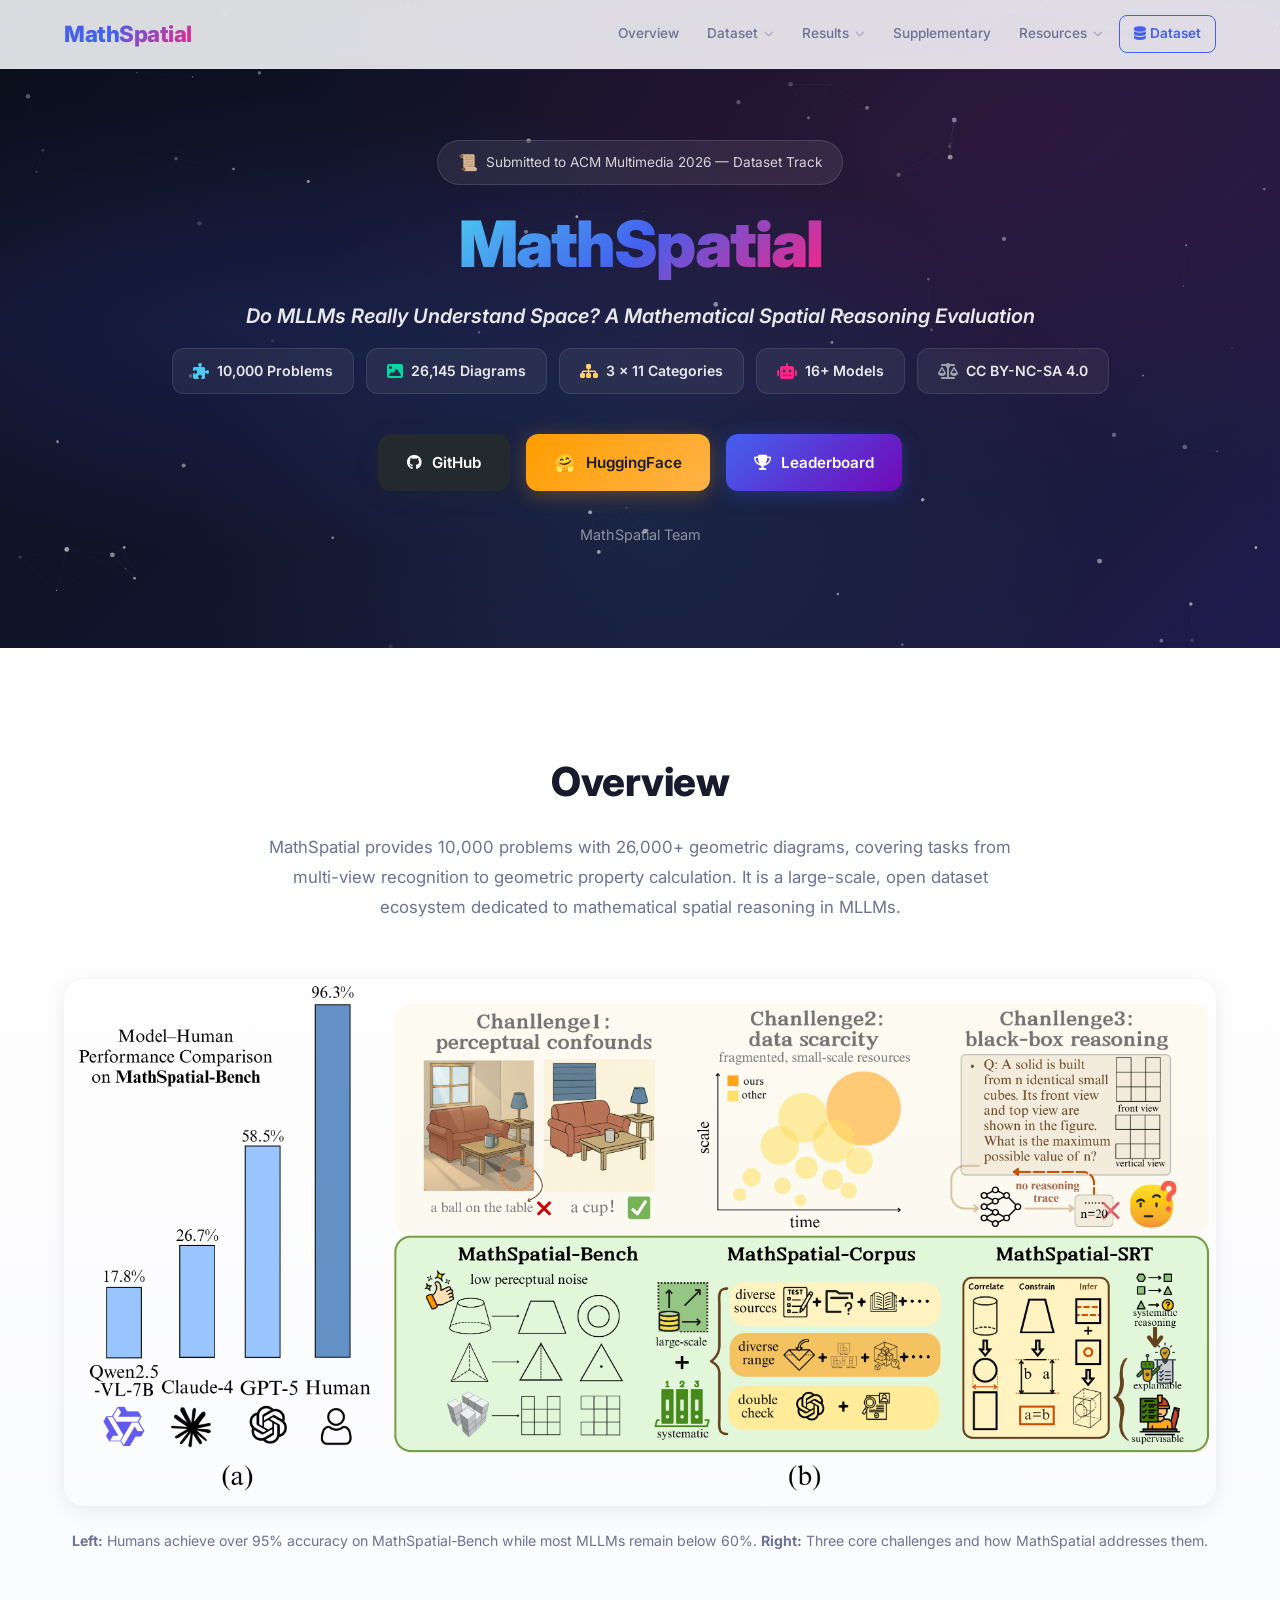
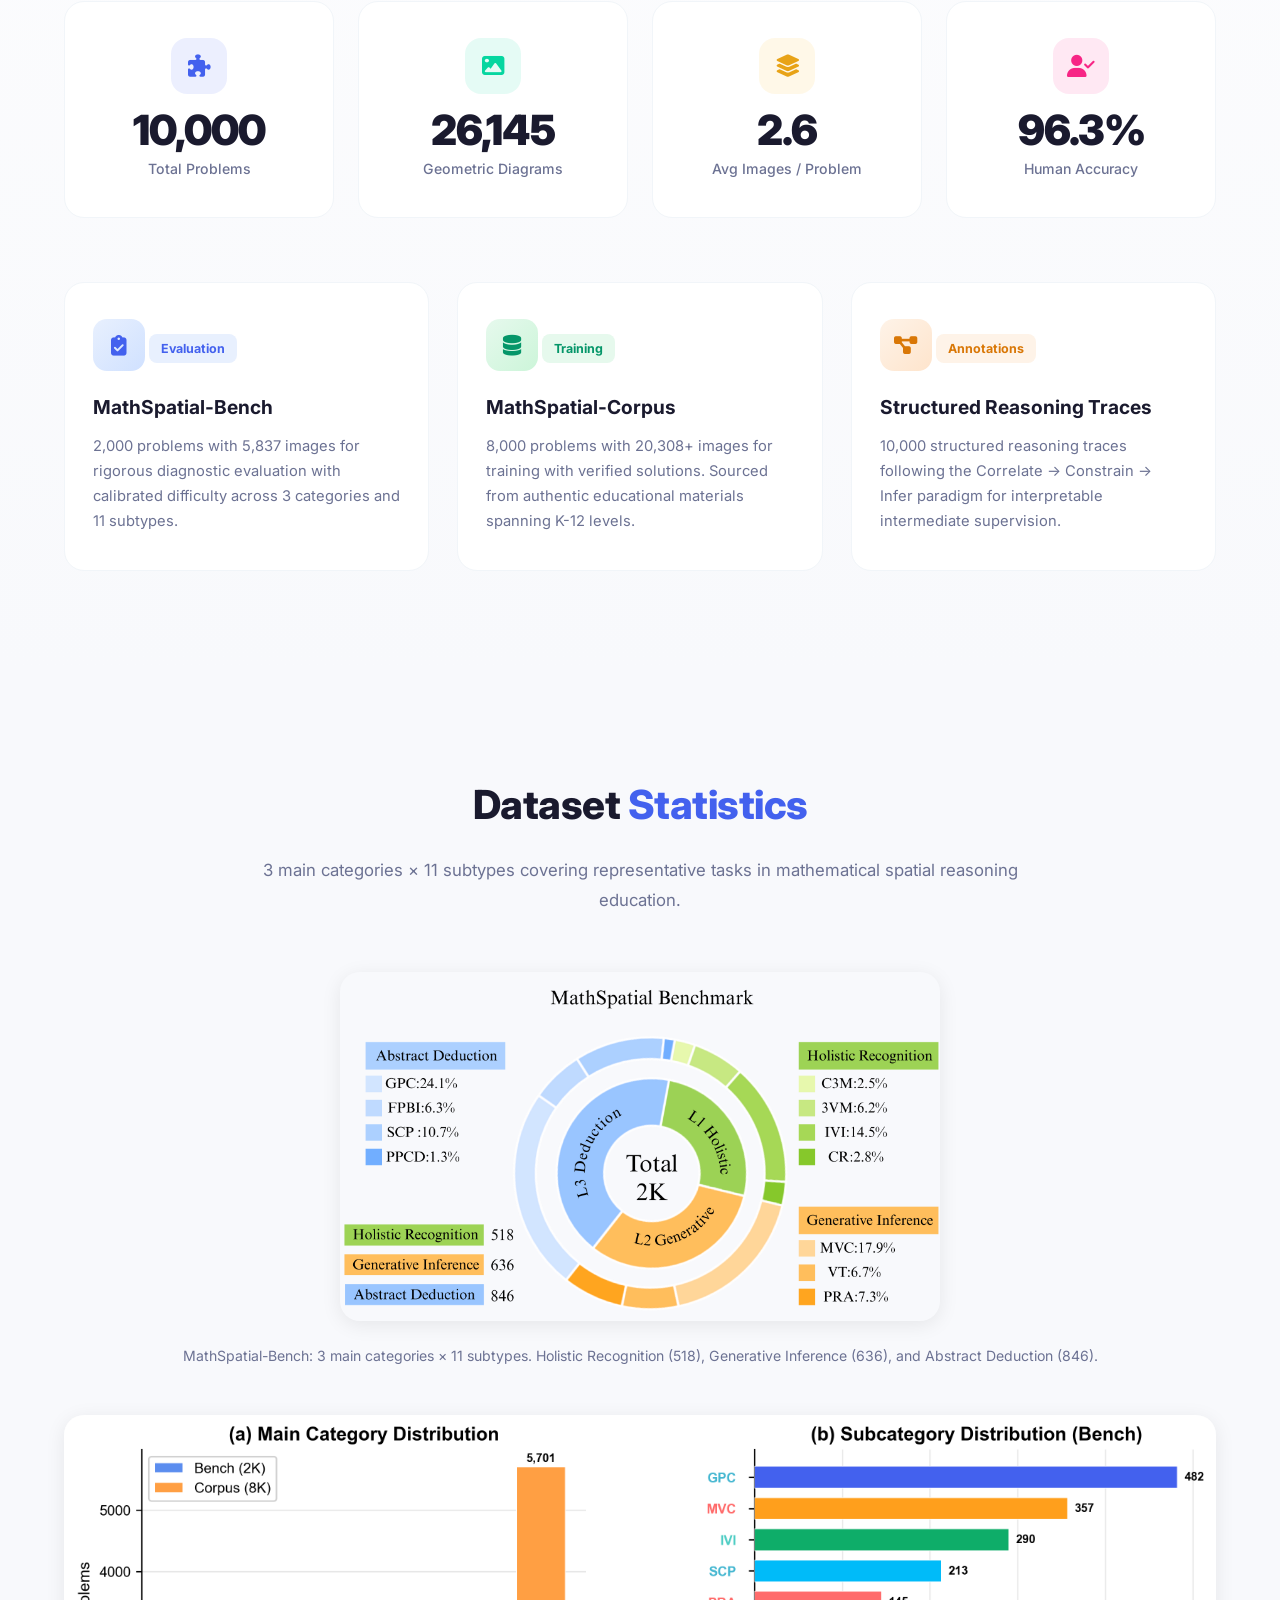
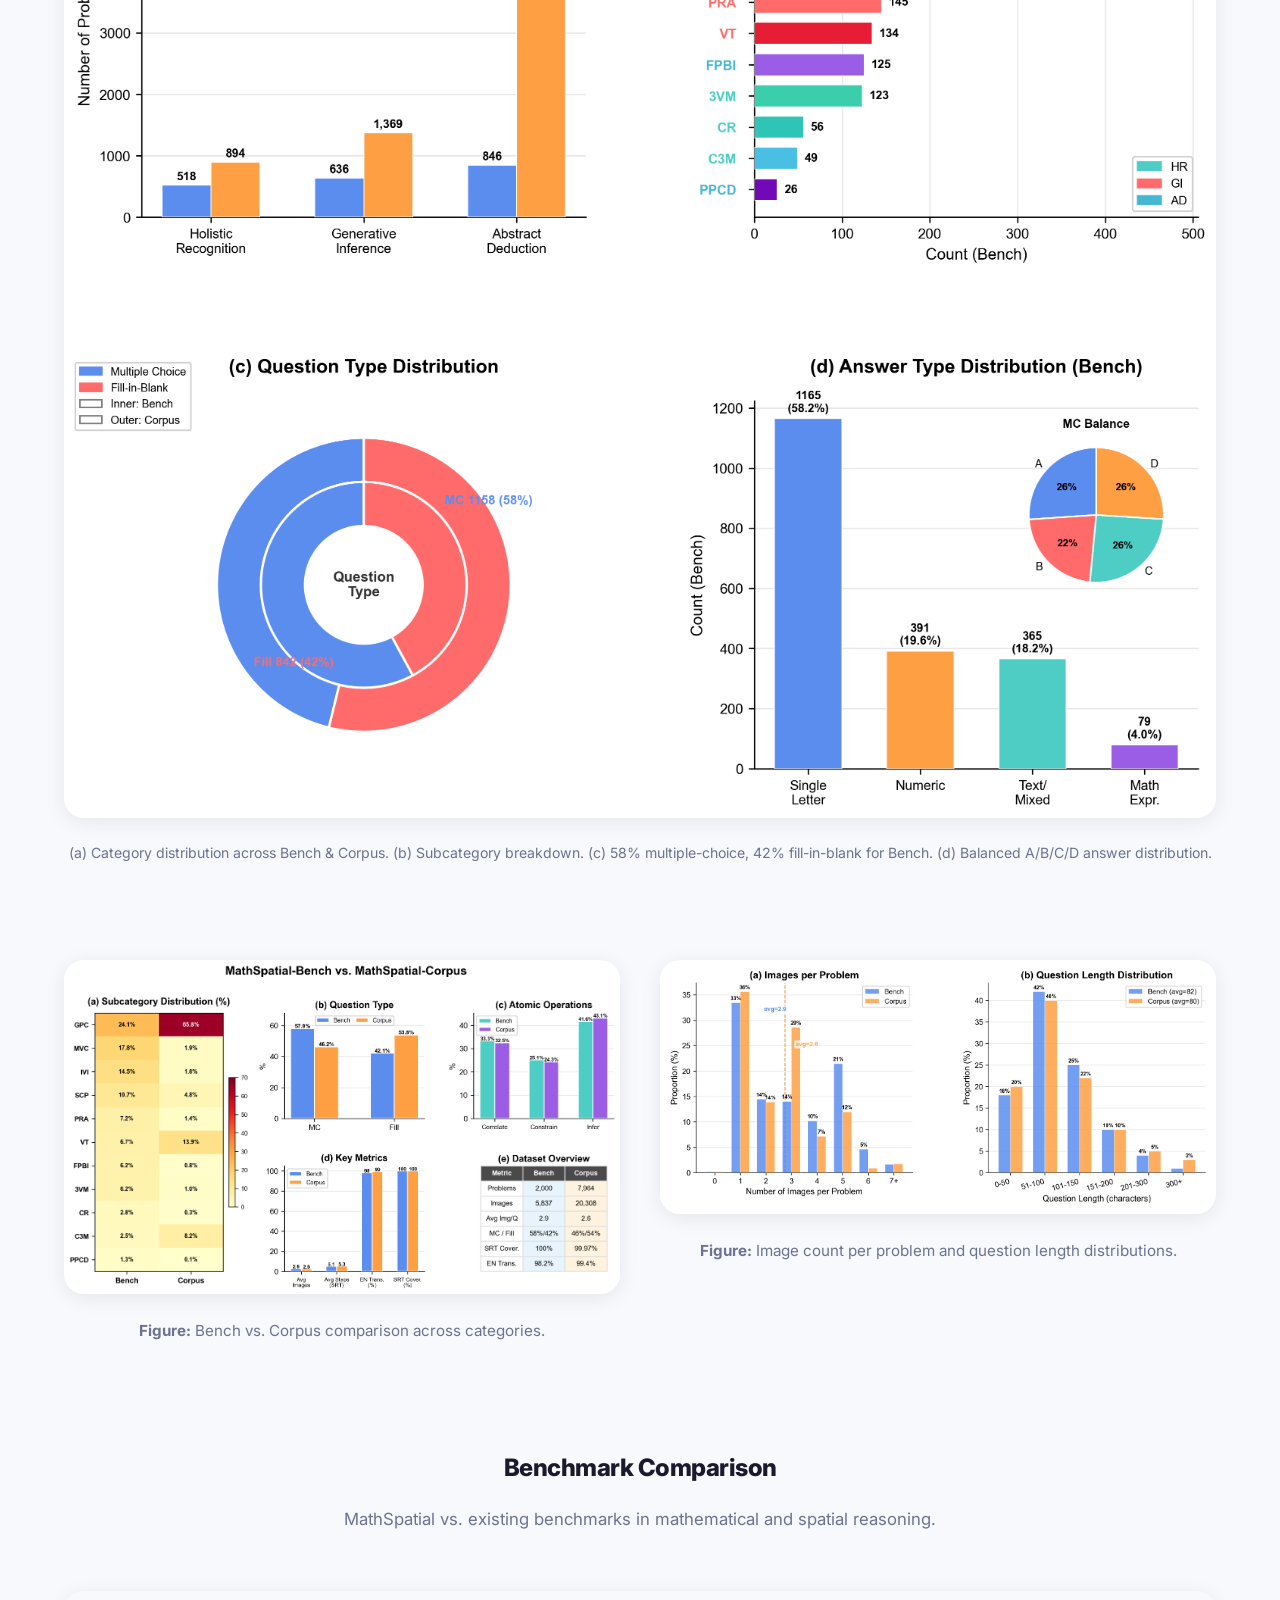
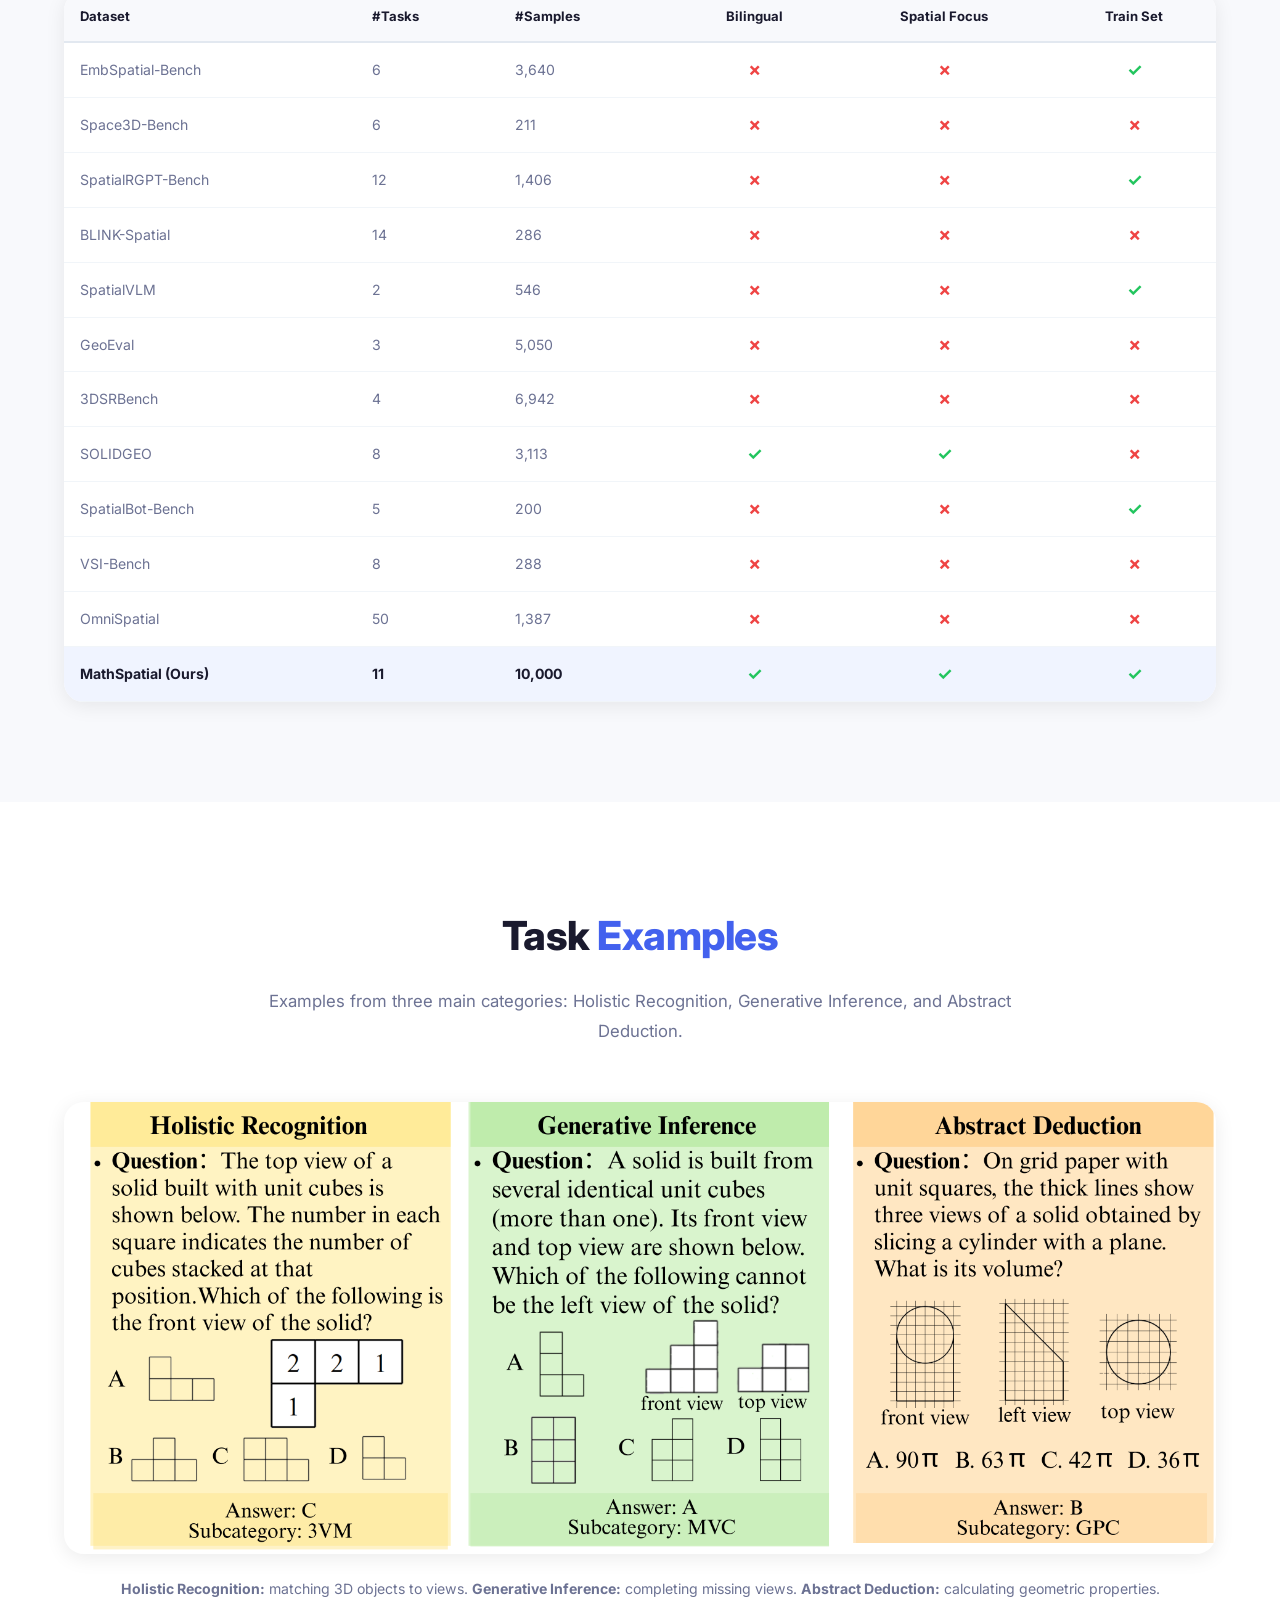
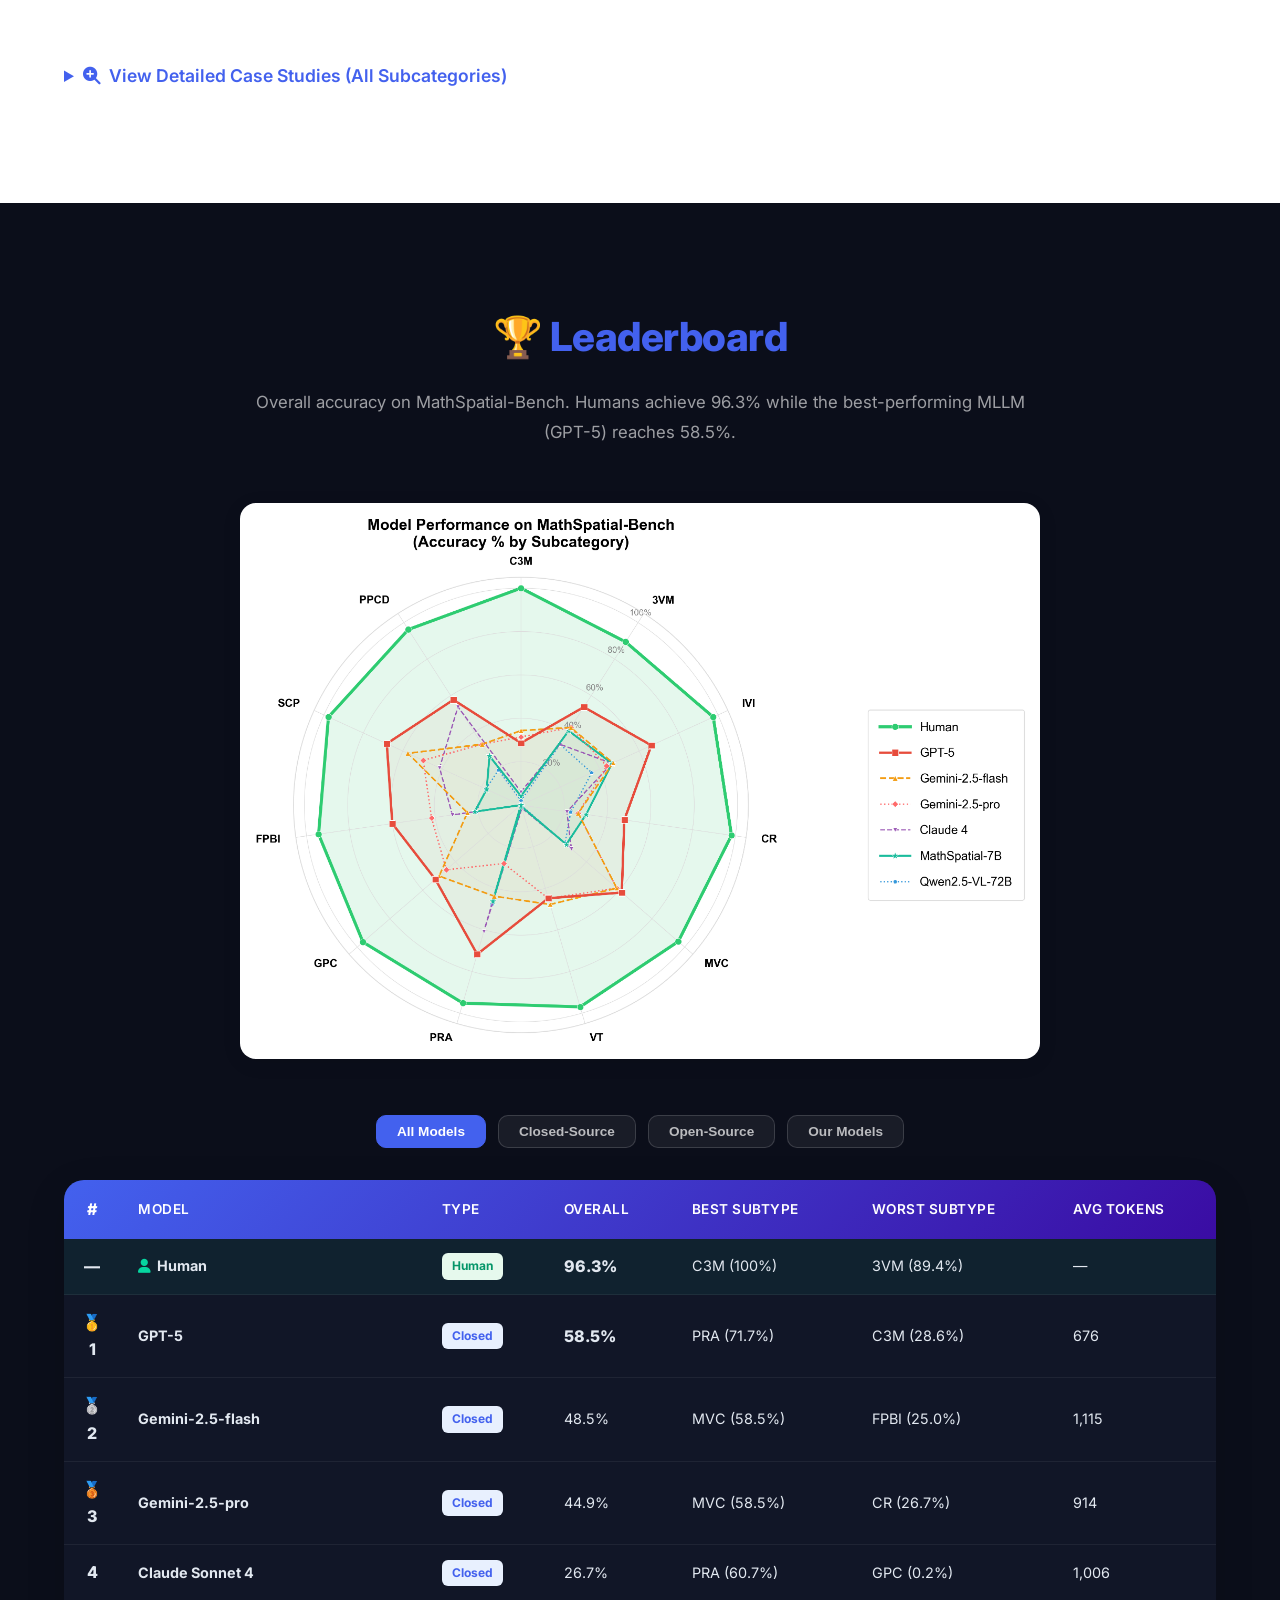
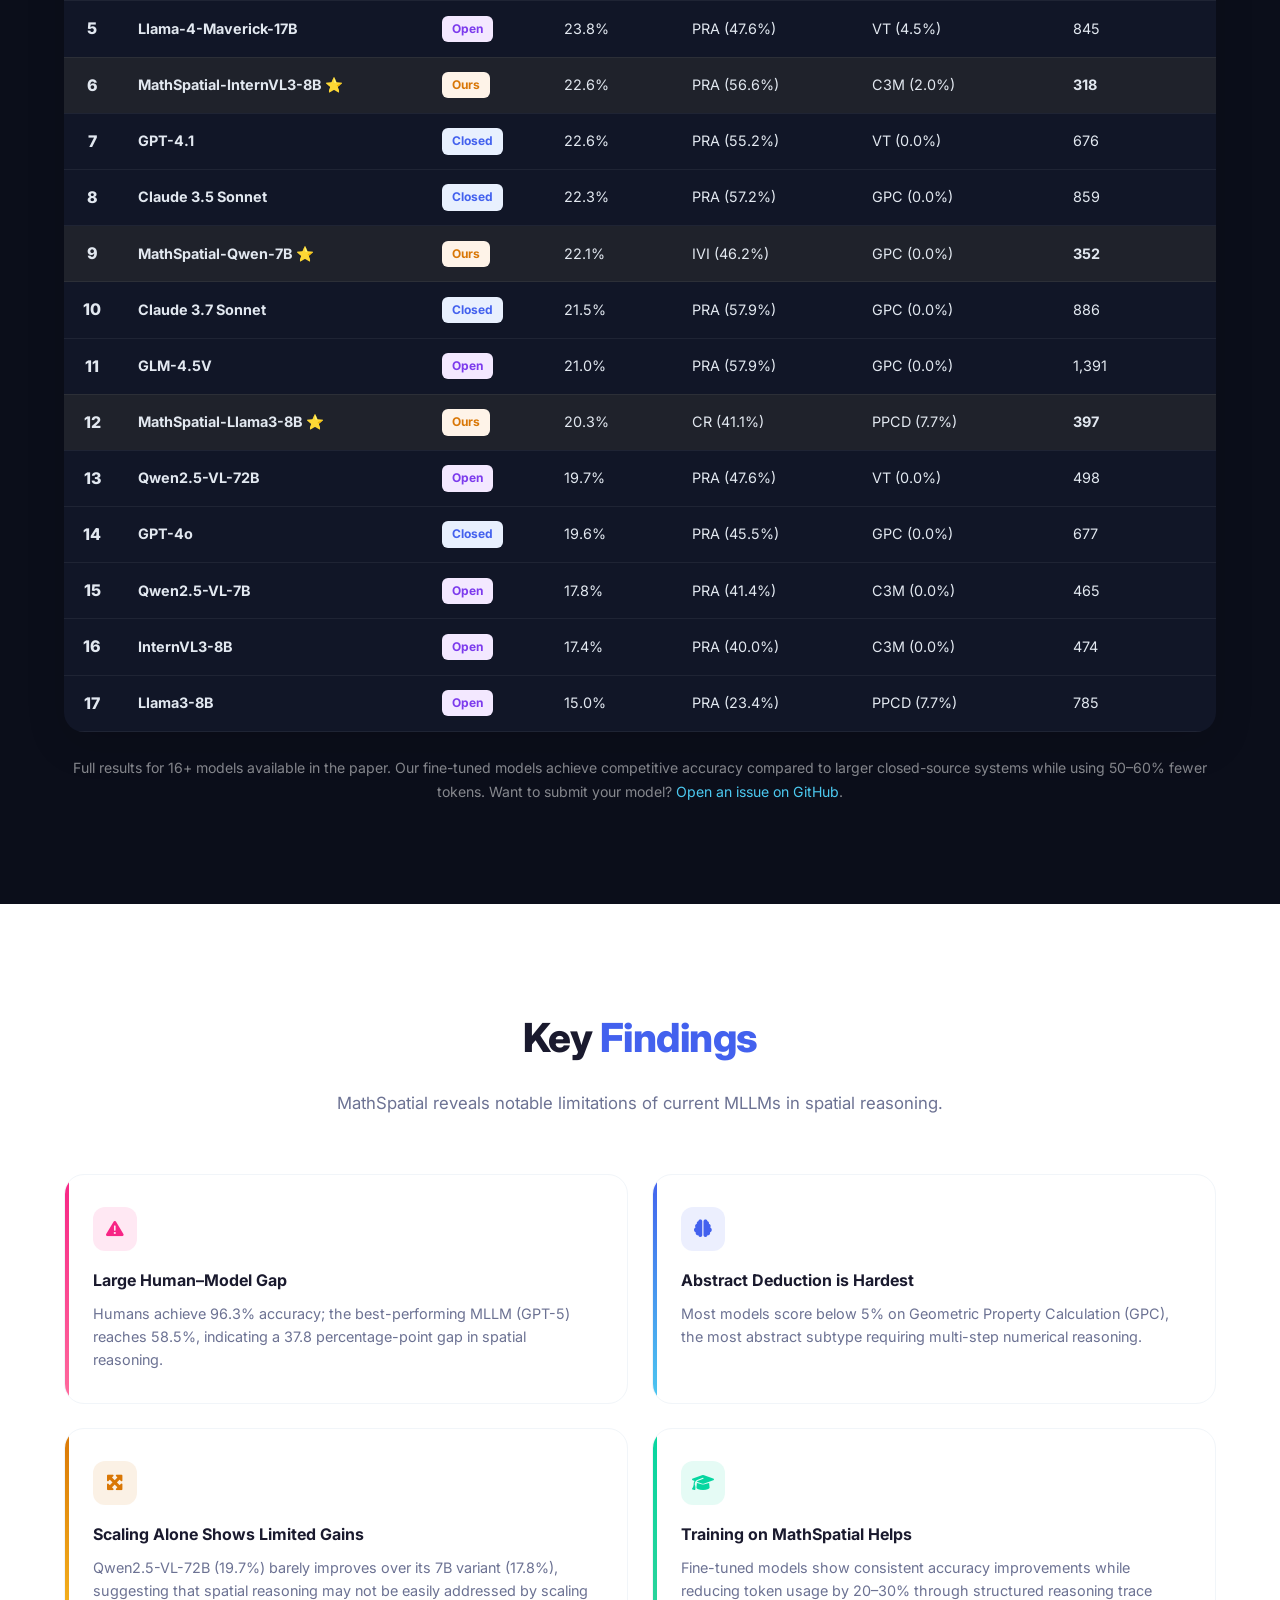
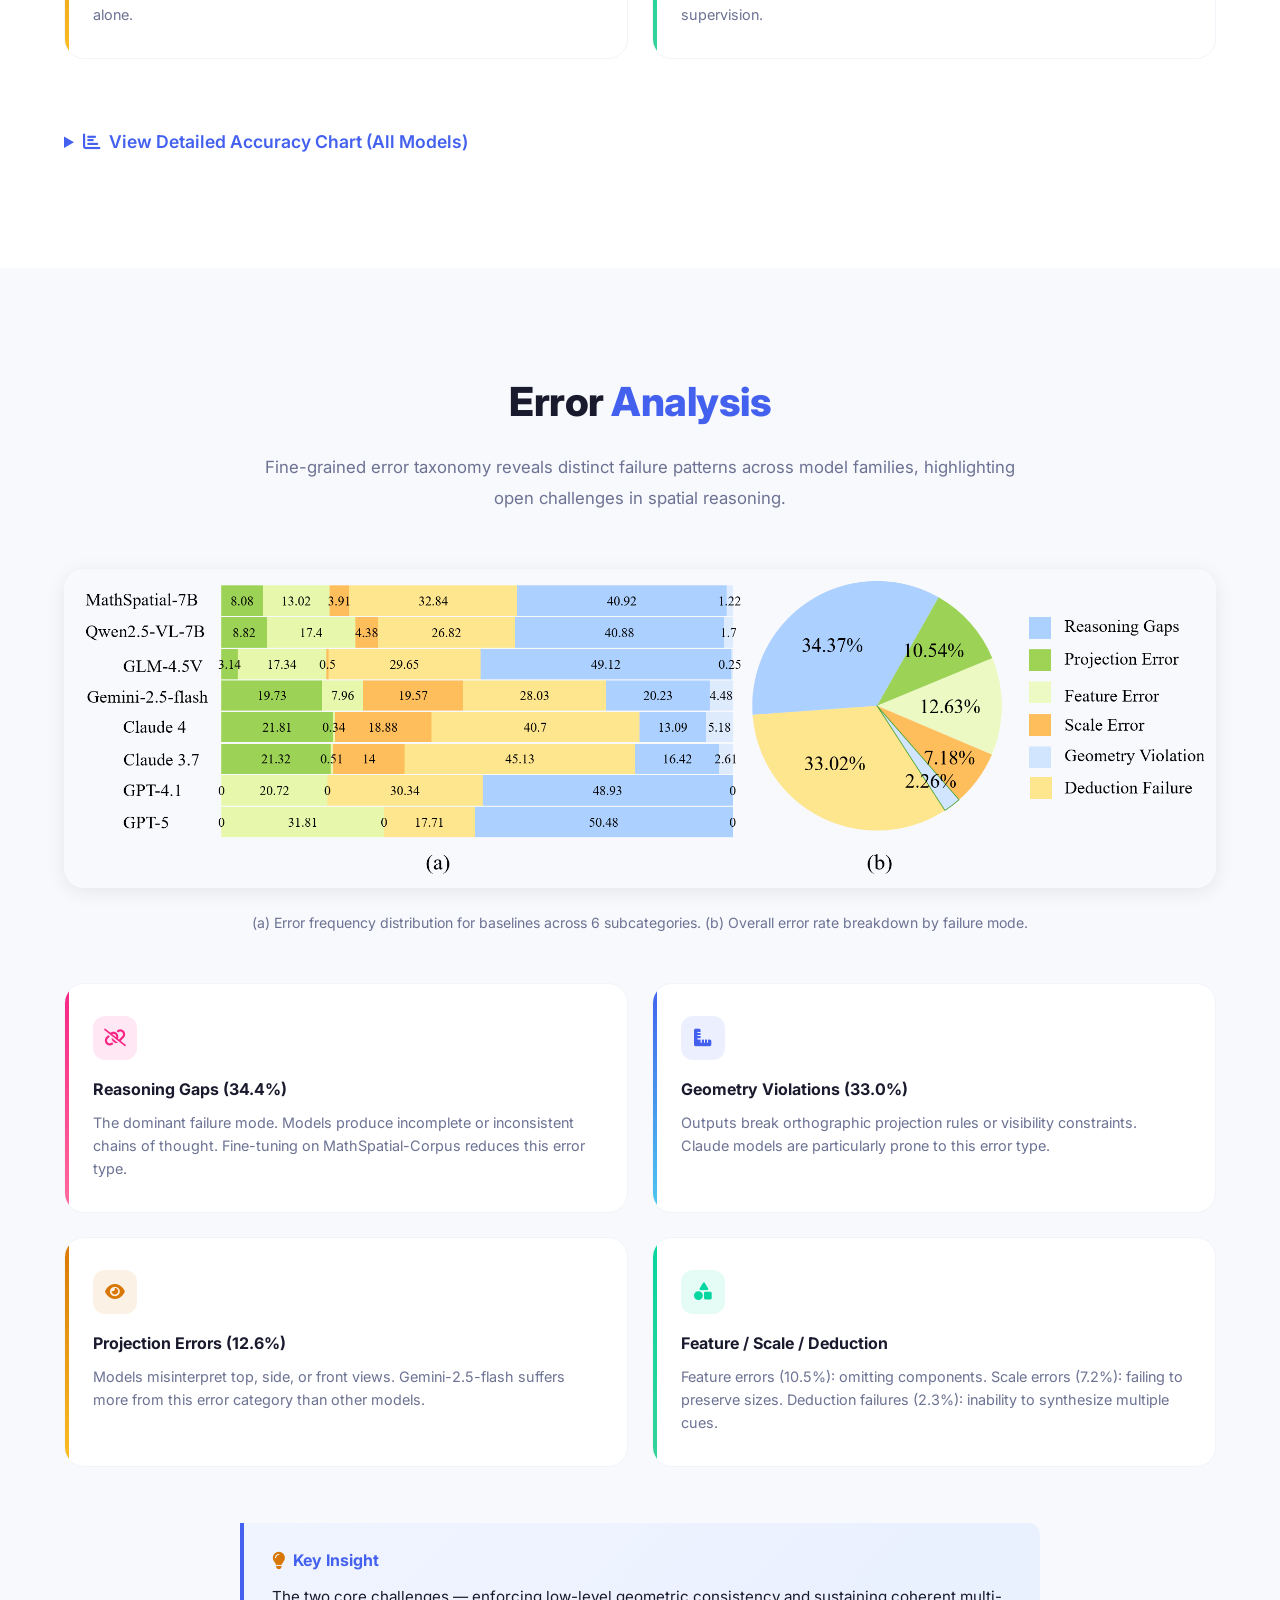
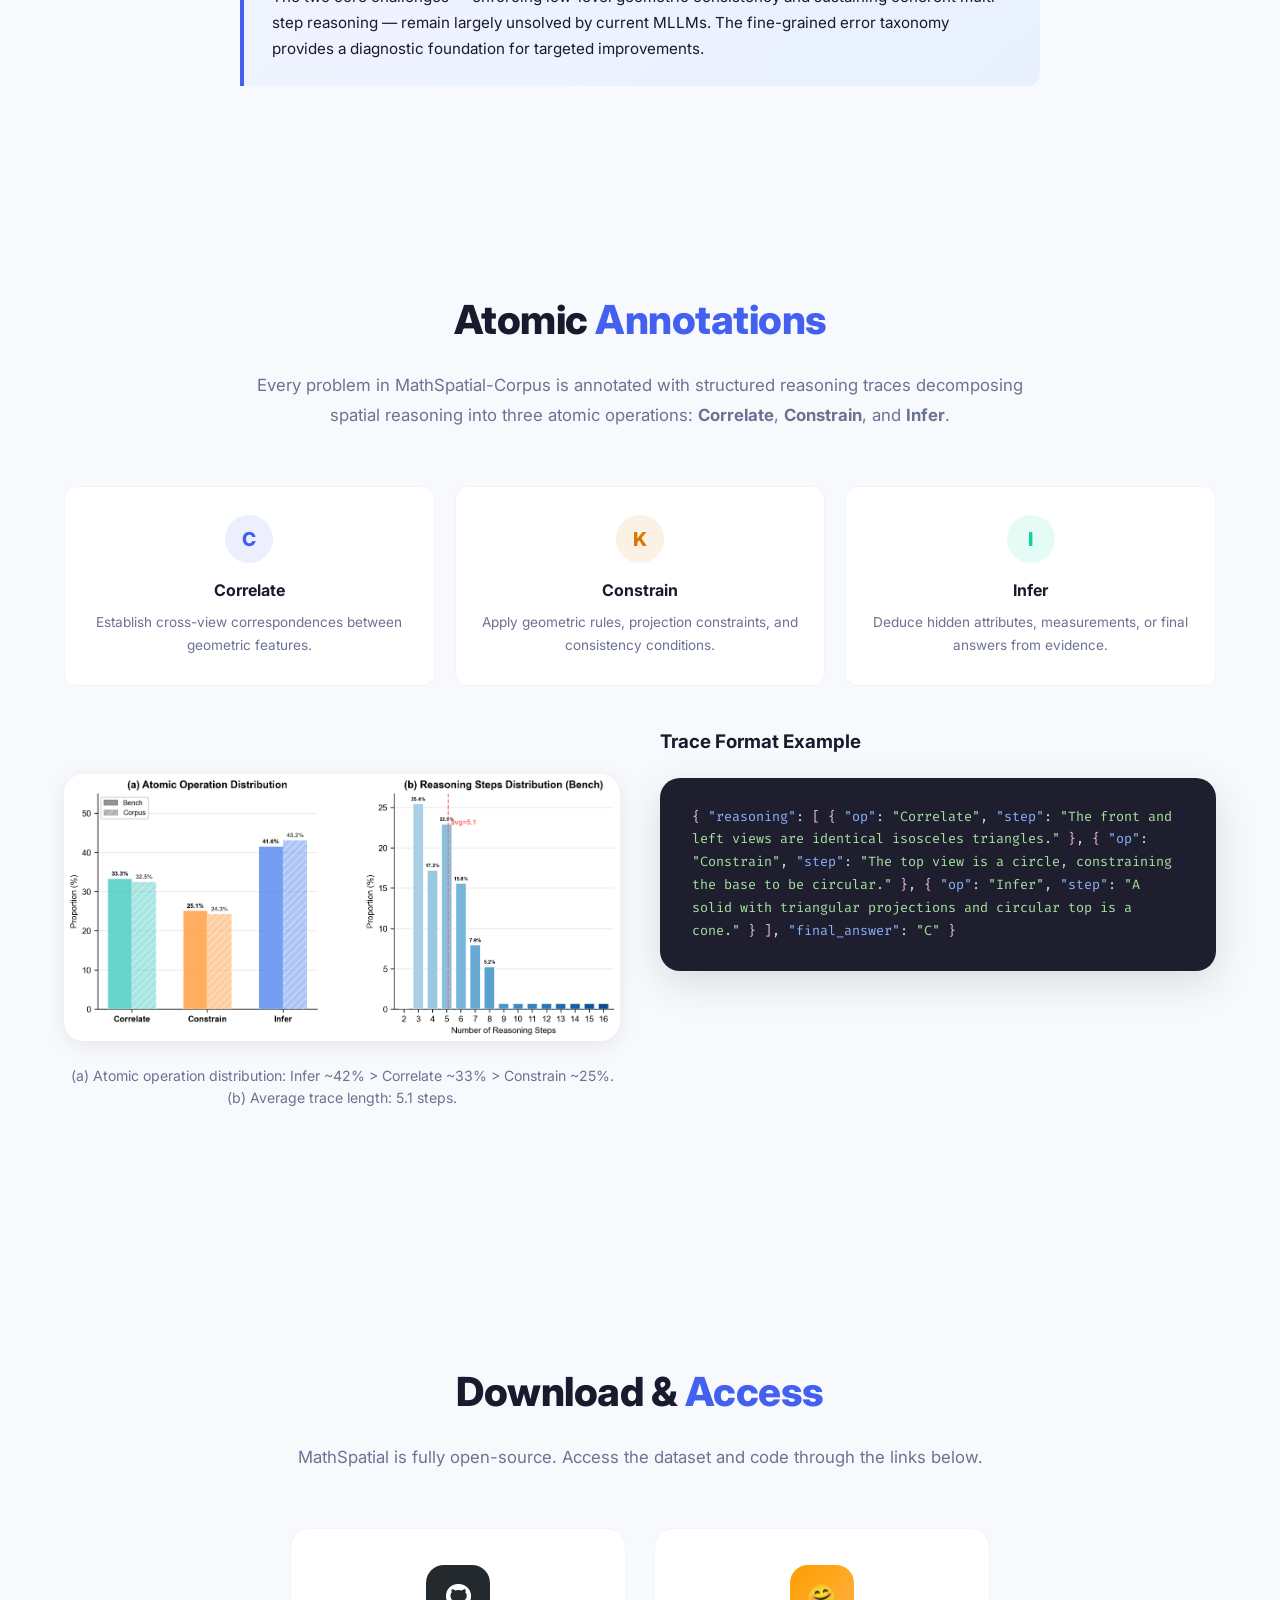
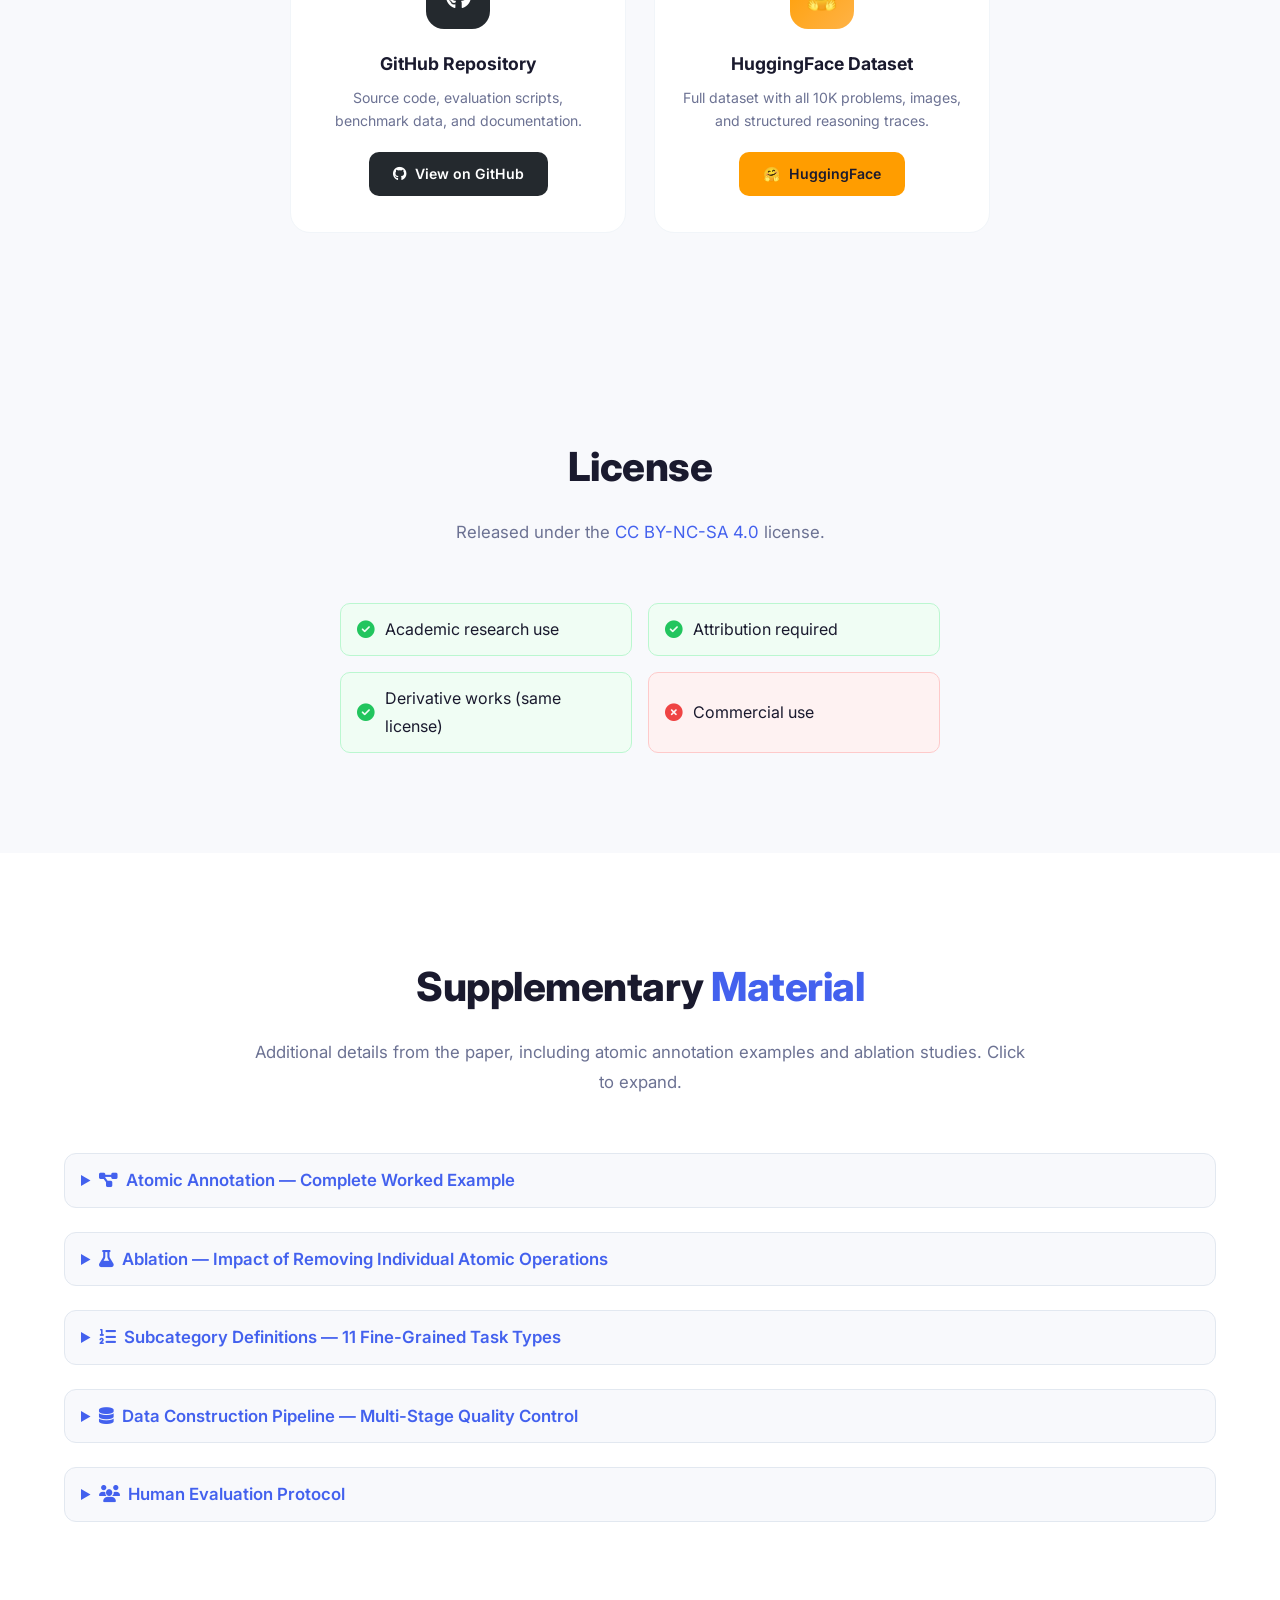
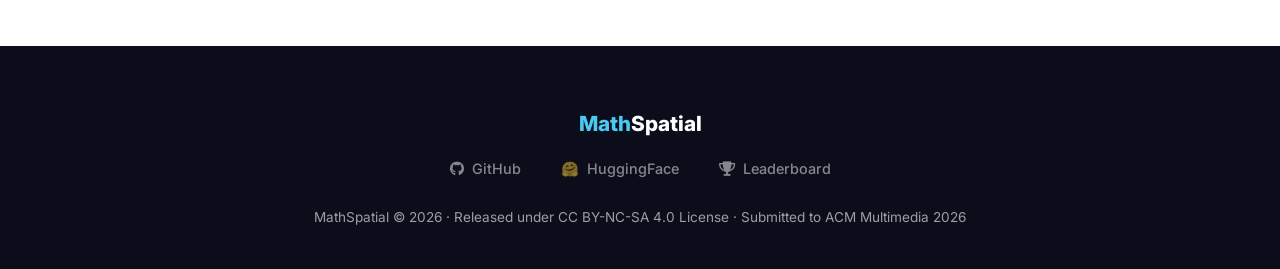
==== index.html @ 3c5a95b5 "Navbar: move Supplementary out of Resources as standalone top-level item Supplementary is important " ====
<!DOCTYPE html>
<html lang="en">
<head>
  <meta charset="UTF-8">
  <meta name="viewport" content="width=device-width, initial-scale=1.0">
  <title>MathSpatial | Benchmark for Mathematical Spatial Reasoning</title>
  <meta name="description" content="MathSpatial: a large-scale dataset ecosystem with 10K problems and 26K geometric diagrams for evaluating mathematical spatial reasoning in Multimodal Large Language Models. Submitted to ACM Multimedia 2026.">
  <meta name="keywords" content="MathSpatial, spatial reasoning, benchmark, dataset, MLLM, multimodal, ACM Multimedia, geometric reasoning">
  <meta property="og:title" content="MathSpatial Benchmark">
  <meta property="og:description" content="10K problems, 26K diagrams, 16+ models evaluated. A large-scale benchmark for mathematical spatial reasoning.">
  <meta property="og:type" content="website">
  <link rel="preconnect" href="https://fonts.googleapis.com">
  <link rel="preconnect" href="https://fonts.gstatic.com" crossorigin>
  <link href="https://fonts.googleapis.com/css2?family=Inter:wght@400;500;600;700;800;900&family=Fira+Code:wght@400;500&display=swap" rel="stylesheet">
  <link rel="stylesheet" href="https://cdnjs.cloudflare.com/ajax/libs/font-awesome/6.5.1/css/all.min.css">
  <link rel="stylesheet" href="static/css/style.css">
</head>
<body>

<!-- ====== Navbar ====== -->
<nav class="navbar" id="navbar">
  <div class="container">
    <a href="#top" class="navbar-brand">
      <span class="logo-math">Math</span><span class="logo-spatial">Spatial</span>
    </a>
    <ul class="nav-links" id="navLinks">
      <li><a href="#overview">Overview</a></li>
      <li>
        <a href="#statistics">Dataset <i class="fas fa-chevron-down"></i></a>
        <ul class="nav-dropdown">
          <li><a href="#statistics">Statistics</a></li>
          <li><a href="#examples">Task Examples</a></li>
          <li><a href="#annotations">Annotations</a></li>
        </ul>
      </li>
      <li>
        <a href="#leaderboard">Results <i class="fas fa-chevron-down"></i></a>
        <ul class="nav-dropdown">
          <li><a href="#leaderboard">Leaderboard</a></li>
          <li><a href="#findings">Key Findings</a></li>
          <li><a href="#error-analysis">Error Analysis</a></li>
        </ul>
      </li>
      <li><a href="#supplementary">Supplementary</a></li>
      <li>
        <a href="#download">Resources <i class="fas fa-chevron-down"></i></a>
        <ul class="nav-dropdown">
          <li><a href="#download">Download</a></li>
          <li><a href="#license">License</a></li>
        </ul>
      </li>
      <li><a href="https://huggingface.co/datasets/shuolucs/MathSpatial" target="_blank" class="nav-cta"><i class="fas fa-database"></i> Dataset</a></li>
    </ul>
    <div class="nav-hamburger" id="hamburger" onclick="toggleNav()">
      <i class="fas fa-bars"></i>
    </div>
  </div>
</nav>

<!-- ====== Hero ====== -->
<section class="hero" id="top">
  <canvas id="particles-canvas"></canvas>
  <div class="container hero-content">
    <div class="hero-label">
      <span class="label-icon">&#128220;</span> Submitted to ACM Multimedia 2026 &mdash; Dataset Track
    </div>
    <h1>
      <span class="gradient-text">MathSpatial</span>
    </h1>
    <p class="hero-paper-title">
      Do MLLMs Really Understand Space? A Mathematical Spatial Reasoning Evaluation
    </p>

    <div class="hero-badges">
      <span class="hero-badge b-blue"><i class="fas fa-puzzle-piece"></i> 10,000 Problems</span>
      <span class="hero-badge b-green"><i class="fas fa-image"></i> 26,145 Diagrams</span>
      <span class="hero-badge b-orange"><i class="fas fa-sitemap"></i> 3 &times; 11 Categories</span>
      <span class="hero-badge b-red"><i class="fas fa-robot"></i> 16+ Models</span>
      <span class="hero-badge b-gray"><i class="fas fa-scale-balanced"></i> CC BY-NC-SA 4.0</span>
    </div>

    <div class="hero-buttons">
      <a class="btn btn-github" href="https://github.com/shuolucs/MathSpatial" target="_blank"><i class="fab fa-github"></i> GitHub</a>
      <a class="btn btn-hf" href="https://huggingface.co/datasets/shuolucs/MathSpatial" target="_blank"><span style="font-size:1.1rem">&#129303;</span> HuggingFace</a>
      <a class="btn btn-outline-light" href="#leaderboard"><i class="fas fa-trophy"></i> Leaderboard</a>
    </div>

    <p class="hero-team">MathSpatial Team</p>
  </div>
</section>

<!-- ====== Overview ====== -->
<section class="section section-gradient" id="overview">
  <div class="container">
    <h2 class="section-title animate-on-scroll">Overview</h2>
    <p class="section-desc animate-on-scroll">
      MathSpatial provides 10,000 problems with 26,000+ geometric diagrams, covering tasks from multi-view recognition to geometric property calculation. It is a large-scale, open dataset ecosystem dedicated to mathematical spatial reasoning in MLLMs.
    </p>

    <div class="img-showcase animate-on-scroll">
      <img src="static/images/overview.png?v=1775455884" alt="MathSpatial Overview" loading="lazy">
      <p class="img-caption">
        <strong>Left:</strong> Humans achieve over 95% accuracy on MathSpatial-Bench while most MLLMs remain below 60%.
        <strong>Right:</strong> Three core challenges and how MathSpatial addresses them.
      </p>
    </div>

    <!-- Stats Cards -->
    <div class="stats-row animate-on-scroll">
      <div class="stat-card">
        <div class="stat-icon blue"><i class="fas fa-puzzle-piece"></i></div>
        <div class="stat-number" data-count="10000">10,000</div>
        <div class="stat-label">Total Problems</div>
      </div>
      <div class="stat-card">
        <div class="stat-icon green"><i class="fas fa-image"></i></div>
        <div class="stat-number" data-count="26145">26,145</div>
        <div class="stat-label">Geometric Diagrams</div>
      </div>
      <div class="stat-card">
        <div class="stat-icon orange"><i class="fas fa-layer-group"></i></div>
        <div class="stat-number">2.6</div>
        <div class="stat-label">Avg Images / Problem</div>
      </div>
      <div class="stat-card">
        <div class="stat-icon red"><i class="fas fa-user-check"></i></div>
        <div class="stat-number">96.3%</div>
        <div class="stat-label">Human Accuracy</div>
      </div>
    </div>

    <!-- Components -->
    <div class="components-grid animate-on-scroll">
      <div class="component-card">
        <div class="card-icon bench"><i class="fas fa-clipboard-check"></i></div>
        <span class="card-stat bench">Evaluation</span>
        <h3>MathSpatial-Bench</h3>
        <p>2,000 problems with 5,837 images for rigorous diagnostic evaluation with calibrated difficulty across 3 categories and 11 subtypes.</p>
      </div>
      <div class="component-card">
        <div class="card-icon corpus"><i class="fas fa-database"></i></div>
        <span class="card-stat corpus">Training</span>
        <h3>MathSpatial-Corpus</h3>
        <p>8,000 problems with 20,308+ images for training with verified solutions. Sourced from authentic educational materials spanning K-12 levels.</p>
      </div>
      <div class="component-card">
        <div class="card-icon srt"><i class="fas fa-project-diagram"></i></div>
        <span class="card-stat srt">Annotations</span>
        <h3>Structured Reasoning Traces</h3>
        <p>10,000 structured reasoning traces following the Correlate &rarr; Constrain &rarr; Infer paradigm for interpretable intermediate supervision.</p>
      </div>
    </div>
  </div>
</section>

<!-- ====== Statistics ====== -->
<section class="section section-alt" id="statistics">
  <div class="container">
    <h2 class="section-title animate-on-scroll">Dataset <span class="highlight">Statistics</span></h2>
    <p class="section-desc animate-on-scroll">
      3 main categories &times; 11 subtypes covering representative tasks in mathematical spatial reasoning education.
    </p>

    <div class="img-showcase animate-on-scroll">
      <img src="static/images/fig_sunburst.png?v=1775455884" alt="Taxonomy" style="max-width:600px;" loading="lazy">
      <p class="img-caption">
        MathSpatial-Bench: 3 main categories &times; 11 subtypes. Holistic Recognition (518), Generative Inference (636), and Abstract Deduction (846).
      </p>
    </div>

    <div class="img-showcase animate-on-scroll">
      <img src="static/images/fig_combined_stats.png?v=1775455884" alt="Combined Statistics" loading="lazy">
      <p class="img-caption">
        (a) Category distribution across Bench &amp; Corpus. (b) Subcategory breakdown.
        (c) 58% multiple-choice, 42% fill-in-blank for Bench. (d) Balanced A/B/C/D answer distribution.
      </p>
    </div>

    <div class="two-col animate-on-scroll" style="margin-top:48px;">
      <div class="img-showcase">
        <img src="static/images/fig_bench_corpus_comparison.png?v=1775455890" alt="Bench vs Corpus" loading="lazy">
        <p class="img-caption-lg">
          <strong>Figure:</strong> Bench vs. Corpus comparison across categories.
        </p>
      </div>
      <div class="img-showcase">
        <img src="static/images/fig_images_text_stats.png?v=1775455886" alt="Image and Text Stats" loading="lazy">
        <p class="img-caption-lg">
          <strong>Figure:</strong> Image count per problem and question length distributions.
        </p>
      </div>
    </div>

    <h3 class="section-title animate-on-scroll" style="font-size:1.5rem; margin-top:56px;">Benchmark Comparison</h3>
    <p class="section-desc animate-on-scroll">MathSpatial vs. existing benchmarks in mathematical and spatial reasoning.</p>
    <div class="comparison-wrapper animate-on-scroll">
      <table class="comparison-table">
        <thead>
          <tr>
            <th>Dataset</th>
            <th>#Tasks</th>
            <th>#Samples</th>
            <th>Bilingual</th>
            <th>Spatial Focus</th>
            <th>Train Set</th>
          </tr>
        </thead>
        <tbody>
          <tr>
            <td>EmbSpatial-Bench</td><td>6</td><td>3,640</td>
            <td><span class="check-no">&#10007;</span></td><td><span class="check-no">&#10007;</span></td><td><span class="check-yes">&#10003;</span></td>
          </tr>
          <tr>
            <td>Space3D-Bench</td><td>6</td><td>211</td>
            <td><span class="check-no">&#10007;</span></td><td><span class="check-no">&#10007;</span></td><td><span class="check-no">&#10007;</span></td>
          </tr>
          <tr>
            <td>SpatialRGPT-Bench</td><td>12</td><td>1,406</td>
            <td><span class="check-no">&#10007;</span></td><td><span class="check-no">&#10007;</span></td><td><span class="check-yes">&#10003;</span></td>
          </tr>
          <tr>
            <td>BLINK-Spatial</td><td>14</td><td>286</td>
            <td><span class="check-no">&#10007;</span></td><td><span class="check-no">&#10007;</span></td><td><span class="check-no">&#10007;</span></td>
          </tr>
          <tr>
            <td>SpatialVLM</td><td>2</td><td>546</td>
            <td><span class="check-no">&#10007;</span></td><td><span class="check-no">&#10007;</span></td><td><span class="check-yes">&#10003;</span></td>
          </tr>
          <tr>
            <td>GeoEval</td><td>3</td><td>5,050</td>
            <td><span class="check-no">&#10007;</span></td><td><span class="check-no">&#10007;</span></td><td><span class="check-no">&#10007;</span></td>
          </tr>
          <tr>
            <td>3DSRBench</td><td>4</td><td>6,942</td>
            <td><span class="check-no">&#10007;</span></td><td><span class="check-no">&#10007;</span></td><td><span class="check-no">&#10007;</span></td>
          </tr>
          <tr>
            <td>SOLIDGEO</td><td>8</td><td>3,113</td>
            <td><span class="check-yes">&#10003;</span></td><td><span class="check-yes">&#10003;</span></td><td><span class="check-no">&#10007;</span></td>
          </tr>
          <tr>
            <td>SpatialBot-Bench</td><td>5</td><td>200</td>
            <td><span class="check-no">&#10007;</span></td><td><span class="check-no">&#10007;</span></td><td><span class="check-yes">&#10003;</span></td>
          </tr>
          <tr>
            <td>VSI-Bench</td><td>8</td><td>288</td>
            <td><span class="check-no">&#10007;</span></td><td><span class="check-no">&#10007;</span></td><td><span class="check-no">&#10007;</span></td>
          </tr>
          <tr>
            <td>OmniSpatial</td><td>50</td><td>1,387</td>
            <td><span class="check-no">&#10007;</span></td><td><span class="check-no">&#10007;</span></td><td><span class="check-no">&#10007;</span></td>
          </tr>
          <tr class="ours-row">
            <td>MathSpatial (Ours)</td><td>11</td><td>10,000</td>
            <td><span class="check-yes">&#10003;</span></td><td><span class="check-yes">&#10003;</span></td><td><span class="check-yes">&#10003;</span></td>
          </tr>
        </tbody>
      </table>
    </div>
  </div>
</section>

<!-- ====== Examples ====== -->
<section class="section" id="examples">
  <div class="container">
    <h2 class="section-title animate-on-scroll">Task <span class="highlight">Examples</span></h2>
    <p class="section-desc animate-on-scroll">
      Examples from three main categories: Holistic Recognition, Generative Inference, and Abstract Deduction.
    </p>
    <div class="img-showcase animate-on-scroll">
      <img src="static/images/examples.png?v=1775455884" alt="Task Examples" loading="lazy">
      <p class="img-caption">
        <strong>Holistic Recognition:</strong> matching 3D objects to views.
        <strong>Generative Inference:</strong> completing missing views.
        <strong>Abstract Deduction:</strong> calculating geometric properties.
      </p>
    </div>

    <details class="collapsible animate-on-scroll" style="margin-top:32px;">
      <summary style="cursor:pointer; font-size:1.1rem; font-weight:600; color:var(--primary); padding:12px 0;">
        <i class="fas fa-search-plus" style="margin-right:8px;"></i>View Detailed Case Studies (All Subcategories)
      </summary>
      <div class="img-showcase" style="margin-top:16px;">
        <img src="static/images/case_studies.png" alt="Case Studies" loading="lazy">
        <p class="img-caption">Representative examples from each of the 11 subcategories, showing the diversity of spatial reasoning tasks across Holistic Recognition, Generative Inference, and Abstract Deduction.</p>
      </div>
    </details>

  </div>
</section>

<!-- ====== Leaderboard ====== -->
<section class="section section-dark" id="leaderboard">
  <div class="container">
    <h2 class="section-title animate-on-scroll" style="color:#fff;">&#127942; <span class="highlight">Leaderboard</span></h2>
    <p class="section-desc animate-on-scroll">
      Overall accuracy on MathSpatial-Bench. Humans achieve 96.3% while the best-performing MLLM (GPT-5) reaches 58.5%.
    </p>

    <div class="img-showcase animate-on-scroll" style="margin-bottom:48px;">
      <img src="static/images/fig_radar_models.png?v=1775455888" alt="Radar Chart" style="max-width:800px; border-radius:16px;" loading="lazy">
    </div>

    <div class="leaderboard-controls animate-on-scroll">
      <button class="lb-filter active" data-filter="all">All Models</button>
      <button class="lb-filter" data-filter="closed">Closed-Source</button>
      <button class="lb-filter" data-filter="open">Open-Source</button>
      <button class="lb-filter" data-filter="ours">Our Models</button>
    </div>

    <div class="leaderboard-wrapper animate-on-scroll">
      <table class="leaderboard" id="leaderboardTable">
        <thead>
          <tr>
            <th class="rank">#</th>
            <th>Model</th>
            <th>Type</th>
            <th>Overall</th>
            <th>Best Subtype</th>
            <th>Worst Subtype</th>
            <th>Avg Tokens</th>
          </tr>
        </thead>
        <tbody>
          <tr class="human-row" data-type="human">
            <td class="rank">&mdash;</td>
            <td class="model-name"><i class="fas fa-user" style="margin-right:6px;color:#06d6a0;"></i>Human</td>
            <td><span class="type-badge type-human">Human</span></td>
            <td class="highlight-val">96.3%</td>
            <td>C3M (100%)</td>
            <td>3VM (89.4%)</td>
            <td>&mdash;</td>
          </tr>
          <tr data-type="closed">
            <td class="rank rank-1">&#129351; 1</td>
            <td class="model-name">GPT-5</td>
            <td><span class="type-badge type-closed">Closed</span></td>
            <td class="highlight-val">58.5%</td>
            <td>PRA (71.7%)</td>
            <td>C3M (28.6%)</td>
            <td>676</td>
          </tr>
          <tr data-type="closed">
            <td class="rank rank-2">&#129352; 2</td>
            <td class="model-name">Gemini-2.5-flash</td>
            <td><span class="type-badge type-closed">Closed</span></td>
            <td>48.5%</td>
            <td>MVC (58.5%)</td>
            <td>FPBI (25.0%)</td>
            <td>1,115</td>
          </tr>
          <tr data-type="closed">
            <td class="rank rank-3">&#129353; 3</td>
            <td class="model-name">Gemini-2.5-pro</td>
            <td><span class="type-badge type-closed">Closed</span></td>
            <td>44.9%</td>
            <td>MVC (58.5%)</td>
            <td>CR (26.7%)</td>
            <td>914</td>
          </tr>
          <tr data-type="closed">
            <td class="rank">4</td>
            <td class="model-name">Claude Sonnet 4</td>
            <td><span class="type-badge type-closed">Closed</span></td>
            <td>26.7%</td>
            <td>PRA (60.7%)</td>
            <td>GPC (0.2%)</td>
            <td>1,006</td>
          </tr>
          <tr data-type="open">
            <td class="rank">5</td>
            <td class="model-name">Llama-4-Maverick-17B</td>
            <td><span class="type-badge type-open">Open</span></td>
            <td>23.8%</td>
            <td>PRA (47.6%)</td>
            <td>VT (4.5%)</td>
            <td>845</td>
          </tr>
          <tr class="ours-row" data-type="ours">
            <td class="rank">6</td>
            <td class="model-name">MathSpatial-InternVL3-8B &#11088;</td>
            <td><span class="type-badge type-ours">Ours</span></td>
            <td>22.6%</td>
            <td>PRA (56.6%)</td>
            <td>C3M (2.0%)</td>
            <td><strong>318</strong></td>
          </tr>
          <tr data-type="closed">
            <td class="rank">7</td>
            <td class="model-name">GPT-4.1</td>
            <td><span class="type-badge type-closed">Closed</span></td>
            <td>22.6%</td>
            <td>PRA (55.2%)</td>
            <td>VT (0.0%)</td>
            <td>676</td>
          </tr>
          <tr data-type="closed">
            <td class="rank">8</td>
            <td class="model-name">Claude 3.5 Sonnet</td>
            <td><span class="type-badge type-closed">Closed</span></td>
            <td>22.3%</td>
            <td>PRA (57.2%)</td>
            <td>GPC (0.0%)</td>
            <td>859</td>
          </tr>
          <tr class="ours-row" data-type="ours">
            <td class="rank">9</td>
            <td class="model-name">MathSpatial-Qwen-7B &#11088;</td>
            <td><span class="type-badge type-ours">Ours</span></td>
            <td>22.1%</td>
            <td>IVI (46.2%)</td>
            <td>GPC (0.0%)</td>
            <td><strong>352</strong></td>
          </tr>
          <tr data-type="closed">
            <td class="rank">10</td>
            <td class="model-name">Claude 3.7 Sonnet</td>
            <td><span class="type-badge type-closed">Closed</span></td>
            <td>21.5%</td>
            <td>PRA (57.9%)</td>
            <td>GPC (0.0%)</td>
            <td>886</td>
          </tr>
          <tr data-type="open">
            <td class="rank">11</td>
            <td class="model-name">GLM-4.5V</td>
            <td><span class="type-badge type-open">Open</span></td>
            <td>21.0%</td>
            <td>PRA (57.9%)</td>
            <td>GPC (0.0%)</td>
            <td>1,391</td>
          </tr>
          <tr class="ours-row" data-type="ours">
            <td class="rank">12</td>
            <td class="model-name">MathSpatial-Llama3-8B &#11088;</td>
            <td><span class="type-badge type-ours">Ours</span></td>
            <td>20.3%</td>
            <td>CR (41.1%)</td>
            <td>PPCD (7.7%)</td>
            <td><strong>397</strong></td>
          </tr>
          <tr data-type="open">
            <td class="rank">13</td>
            <td class="model-name">Qwen2.5-VL-72B</td>
            <td><span class="type-badge type-open">Open</span></td>
            <td>19.7%</td>
            <td>PRA (47.6%)</td>
            <td>VT (0.0%)</td>
            <td>498</td>
          </tr>
          <tr data-type="closed">
            <td class="rank">14</td>
            <td class="model-name">GPT-4o</td>
            <td><span class="type-badge type-closed">Closed</span></td>
            <td>19.6%</td>
            <td>PRA (45.5%)</td>
            <td>GPC (0.0%)</td>
            <td>677</td>
          </tr>
          <tr data-type="open">
            <td class="rank">15</td>
            <td class="model-name">Qwen2.5-VL-7B</td>
            <td><span class="type-badge type-open">Open</span></td>
            <td>17.8%</td>
            <td>PRA (41.4%)</td>
            <td>C3M (0.0%)</td>
            <td>465</td>
          </tr>
          <tr data-type="open">
            <td class="rank">16</td>
            <td class="model-name">InternVL3-8B</td>
            <td><span class="type-badge type-open">Open</span></td>
            <td>17.4%</td>
            <td>PRA (40.0%)</td>
            <td>C3M (0.0%)</td>
            <td>474</td>
          </tr>
          <tr data-type="open">
            <td class="rank">17</td>
            <td class="model-name">Llama3-8B</td>
            <td><span class="type-badge type-open">Open</span></td>
            <td>15.0%</td>
            <td>PRA (23.4%)</td>
            <td>PPCD (7.7%)</td>
            <td>785</td>
          </tr>
        </tbody>
      </table>
    </div>

    <p style="text-align:center; margin-top:24px; font-size:0.88rem; color:rgba(255,255,255,0.5);">
      Full results for 16+ models available in the paper. Our fine-tuned models achieve competitive accuracy compared to larger closed-source systems while using 50&ndash;60% fewer tokens. Want to submit your model? <a href="https://github.com/shuolucs/MathSpatial/issues" target="_blank" style="color:var(--primary-light);">Open an issue on GitHub</a>.
    </p>
  </div>
</section>

<!-- ====== Key Findings ====== -->
<section class="section" id="findings">
  <div class="container">
    <h2 class="section-title animate-on-scroll">Key <span class="highlight">Findings</span></h2>
    <p class="section-desc animate-on-scroll">
      MathSpatial reveals notable limitations of current MLLMs in spatial reasoning.
    </p>

    <div class="findings-grid animate-on-scroll">
      <div class="finding-card f-gap">
        <div class="finding-icon"><i class="fas fa-exclamation-triangle"></i></div>
        <h4>Large Human&ndash;Model Gap</h4>
        <p>Humans achieve 96.3% accuracy; the best-performing MLLM (GPT-5) reaches 58.5%, indicating a 37.8 percentage-point gap in spatial reasoning.</p>
      </div>
      <div class="finding-card f-abstract">
        <div class="finding-icon"><i class="fas fa-brain"></i></div>
        <h4>Abstract Deduction is Hardest</h4>
        <p>Most models score below 5% on Geometric Property Calculation (GPC), the most abstract subtype requiring multi-step numerical reasoning.</p>
      </div>
      <div class="finding-card f-scale">
        <div class="finding-icon"><i class="fas fa-expand-arrows-alt"></i></div>
        <h4>Scaling Alone Shows Limited Gains</h4>
        <p>Qwen2.5-VL-72B (19.7%) barely improves over its 7B variant (17.8%), suggesting that spatial reasoning may not be easily addressed by scaling alone.</p>
      </div>
      <div class="finding-card f-train">
        <div class="finding-icon"><i class="fas fa-graduation-cap"></i></div>
        <h4>Training on MathSpatial Helps</h4>
        <p>Fine-tuned models show consistent accuracy improvements while reducing token usage by 20&ndash;30% through structured reasoning trace supervision.</p>
      </div>
    </div>

    <details class="collapsible animate-on-scroll" style="margin-top:32px;">
      <summary style="cursor:pointer; font-size:1.1rem; font-weight:600; color:var(--primary); padding:12px 0;">
        <i class="fas fa-chart-bar" style="margin-right:8px;"></i>View Detailed Accuracy Chart (All Models)
      </summary>
      <div class="img-showcase" style="margin-top:16px;">
        <img src="static/images/fig_overall_accuracy.png?v=1775455884" alt="Overall Accuracy" loading="lazy">
        <p class="img-caption">Overall accuracy comparison across all 17+ evaluated models on MathSpatial-Bench.</p>
      </div>
    </details>
  </div>
</section>

<!-- ====== Error Analysis ====== -->
<section class="section section-alt" id="error-analysis">
  <div class="container">
    <h2 class="section-title animate-on-scroll">Error <span class="highlight">Analysis</span></h2>
    <p class="section-desc animate-on-scroll">
      Fine-grained error taxonomy reveals distinct failure patterns across model families, highlighting open challenges in spatial reasoning.
    </p>

    <div class="img-showcase animate-on-scroll">
      <img src="static/images/fig_error_analysis.png?v=1775455884" alt="Error Analysis" loading="lazy">
      <p class="img-caption">
        (a) Error frequency distribution for baselines across 6 subcategories. (b) Overall error rate breakdown by failure mode.
      </p>
    </div>

    <div class="findings-grid animate-on-scroll" style="margin-top:40px;">
      <div class="finding-card f-gap">
        <div class="finding-icon"><i class="fas fa-chain-broken"></i></div>
        <h4>Reasoning Gaps (34.4%)</h4>
        <p>The dominant failure mode. Models produce incomplete or inconsistent chains of thought. Fine-tuning on MathSpatial-Corpus reduces this error type.</p>
      </div>
      <div class="finding-card f-abstract">
        <div class="finding-icon"><i class="fas fa-ruler-combined"></i></div>
        <h4>Geometry Violations (33.0%)</h4>
        <p>Outputs break orthographic projection rules or visibility constraints. Claude models are particularly prone to this error type.</p>
      </div>
      <div class="finding-card f-scale">
        <div class="finding-icon"><i class="fas fa-eye"></i></div>
        <h4>Projection Errors (12.6%)</h4>
        <p>Models misinterpret top, side, or front views. Gemini-2.5-flash suffers more from this error category than other models.</p>
      </div>
      <div class="finding-card f-train">
        <div class="finding-icon"><i class="fas fa-shapes"></i></div>
        <h4>Feature / Scale / Deduction</h4>
        <p>Feature errors (10.5%): omitting components. Scale errors (7.2%): failing to preserve sizes. Deduction failures (2.3%): inability to synthesize multiple cues.</p>
      </div>
    </div>

    <div class="key-insight-box animate-on-scroll" style="margin-top:32px;">
      <div class="key-insight-header">
        <i class="fas fa-lightbulb"></i> Key Insight
      </div>
      <p>The two core challenges &mdash; enforcing low-level geometric consistency and sustaining coherent multi-step reasoning &mdash; remain largely unsolved by current MLLMs. The fine-grained error taxonomy provides a diagnostic foundation for targeted improvements.</p>
    </div>
  </div>
</section>

<!-- ====== Atomic Annotations ====== -->
<section class="section section-alt" id="annotations">
  <div class="container">
    <h2 class="section-title animate-on-scroll">Atomic <span class="highlight">Annotations</span></h2>
    <p class="section-desc animate-on-scroll">
      Every problem in MathSpatial-Corpus is annotated with structured reasoning traces decomposing spatial reasoning into three atomic operations: <strong>Correlate</strong>, <strong>Constrain</strong>, and <strong>Infer</strong>.
    </p>

    <div class="srt-ops animate-on-scroll">
      <div class="srt-op correlate">
        <div class="op-symbol">C</div>
        <h4>Correlate</h4>
        <p>Establish cross-view correspondences between geometric features.</p>
      </div>
      <div class="srt-op constrain">
        <div class="op-symbol">K</div>
        <h4>Constrain</h4>
        <p>Apply geometric rules, projection constraints, and consistency conditions.</p>
      </div>
      <div class="srt-op infer">
        <div class="op-symbol">I</div>
        <h4>Infer</h4>
        <p>Deduce hidden attributes, measurements, or final answers from evidence.</p>
      </div>
    </div>

    <div class="two-col animate-on-scroll">
      <div>
        <div class="img-showcase">
          <img src="static/images/fig_srt_analysis.png?v=1775455887" alt="Atomic Operation Analysis" loading="lazy">
          <p class="img-caption">
            (a) Atomic operation distribution: Infer ~42% &gt; Correlate ~33% &gt; Constrain ~25%.
            (b) Average trace length: 5.1 steps.
          </p>
        </div>
      </div>
      <div>
        <h3 style="margin-bottom:20px; font-weight:700;">Trace Format Example</h3>
        <div class="code-block">
<span class="bracket">{</span>
  <span class="key">"reasoning"</span>: <span class="bracket">[</span>
    <span class="bracket">{</span>
      <span class="key">"op"</span>: <span class="str">"Correlate"</span>,
      <span class="key">"step"</span>: <span class="str">"The front and left views are identical isosceles triangles."</span>
    <span class="bracket">}</span>,
    <span class="bracket">{</span>
      <span class="key">"op"</span>: <span class="str">"Constrain"</span>,
      <span class="key">"step"</span>: <span class="str">"The top view is a circle, constraining the base to be circular."</span>
    <span class="bracket">}</span>,
    <span class="bracket">{</span>
      <span class="key">"op"</span>: <span class="str">"Infer"</span>,
      <span class="key">"step"</span>: <span class="str">"A solid with triangular projections and circular top is a cone."</span>
    <span class="bracket">}</span>
  <span class="bracket">]</span>,
  <span class="key">"final_answer"</span>: <span class="str">"C"</span>
<span class="bracket">}</span>
        </div>
      </div>
    </div>
  </div>
</section>

<!-- ====== Download / Access ====== -->
<section class="section section-alt" id="download">
  <div class="container">
    <h2 class="section-title animate-on-scroll">Download &amp; <span class="highlight">Access</span></h2>
    <p class="section-desc animate-on-scroll">
      MathSpatial is fully open-source. Access the dataset and code through the links below.
    </p>

    <div class="access-grid animate-on-scroll">
      <div class="access-card">
        <div class="access-icon github"><i class="fab fa-github"></i></div>
        <h3>GitHub Repository</h3>
        <p>Source code, evaluation scripts, benchmark data, and documentation.</p>
        <a class="btn-sm btn-dark" href="https://github.com/shuolucs/MathSpatial" target="_blank"><i class="fab fa-github"></i> View on GitHub</a>
      </div>
      <div class="access-card">
        <div class="access-icon hf"><span style="font-size:1.6rem">&#129303;</span></div>
        <h3>HuggingFace Dataset</h3>
        <p>Full dataset with all 10K problems, images, and structured reasoning traces.</p>
        <a class="btn-sm btn-orange" href="https://huggingface.co/datasets/shuolucs/MathSpatial" target="_blank"><span>&#129303;</span> HuggingFace</a>
      </div>
    </div>
  </div>
</section>

<!-- ====== License ====== -->
<section class="section section-alt" id="license">
  <div class="container">
    <h2 class="section-title animate-on-scroll">License</h2>
    <p class="section-desc animate-on-scroll">
      Released under the <a href="https://creativecommons.org/licenses/by-nc-sa/4.0/" target="_blank">CC BY-NC-SA 4.0</a> license.
    </p>
    <div class="license-grid animate-on-scroll" style="display:grid; grid-template-columns:repeat(2,1fr); gap:16px; max-width:600px; margin:0 auto;">
      <div style="display:flex; align-items:center; gap:10px; padding:12px 16px; background:#f0fdf4; border-radius:10px; border:1px solid #bbf7d0;"><i class="fas fa-check-circle" style="color:#22c55e; font-size:1.1rem;"></i> Academic research use</div>
      <div style="display:flex; align-items:center; gap:10px; padding:12px 16px; background:#f0fdf4; border-radius:10px; border:1px solid #bbf7d0;"><i class="fas fa-check-circle" style="color:#22c55e; font-size:1.1rem;"></i> Attribution required</div>
      <div style="display:flex; align-items:center; gap:10px; padding:12px 16px; background:#f0fdf4; border-radius:10px; border:1px solid #bbf7d0;"><i class="fas fa-check-circle" style="color:#22c55e; font-size:1.1rem;"></i> Derivative works (same license)</div>
      <div style="display:flex; align-items:center; gap:10px; padding:12px 16px; background:#fef2f2; border-radius:10px; border:1px solid #fecaca;"><i class="fas fa-times-circle" style="color:#ef4444; font-size:1.1rem;"></i> Commercial use</div>
    </div>
  </div>
</section>

<!-- ====== Supplementary Material ====== -->
<section class="section" id="supplementary">
  <div class="container">
    <h2 class="section-title animate-on-scroll">Supplementary <span class="highlight">Material</span></h2>
    <p class="section-desc animate-on-scroll">
      Additional details from the paper, including atomic annotation examples and ablation studies. Click to expand.
    </p>

    <details class="collapsible animate-on-scroll" style="margin-bottom:24px;">
      <summary style="cursor:pointer; font-size:1.05rem; font-weight:600; color:var(--primary); padding:12px 16px; background:var(--bg-alt); border-radius:var(--radius); border:1px solid var(--border);">
        <i class="fas fa-project-diagram" style="margin-right:8px;"></i>Atomic Annotation &mdash; Complete Worked Example
      </summary>
      <div class="img-showcase" style="margin-top:16px;">
        <img src="static/images/srt_example.png" alt="SRT Worked Example" loading="lazy">
        <p class="img-caption">A complete atomic annotation example showing the Correlate &rarr; Constrain &rarr; Infer paradigm applied to a multi-view spatial reasoning problem.</p>
      </div>
    </details>

    <details class="collapsible animate-on-scroll" style="margin-bottom:24px;">
      <summary style="cursor:pointer; font-size:1.05rem; font-weight:600; color:var(--primary); padding:12px 16px; background:var(--bg-alt); border-radius:var(--radius); border:1px solid var(--border);">
        <i class="fas fa-flask" style="margin-right:8px;"></i>Ablation &mdash; Impact of Removing Individual Atomic Operations
      </summary>
      <div class="img-showcase" style="margin-top:16px;">
        <img src="static/images/srt_ablation.png" alt="SRT Ablation" loading="lazy">
        <p class="img-caption">Ablation study: complete solution with all three atomic operations versus degraded outputs when each operation (Correlate, Constrain, or Infer) is removed in turn. Removing any single operation leads to distinct failure modes.</p>
      </div>
    </details>

    <details class="collapsible animate-on-scroll" style="margin-bottom:24px;">
      <summary style="cursor:pointer; font-size:1.05rem; font-weight:600; color:var(--primary); padding:12px 16px; background:var(--bg-alt); border-radius:var(--radius); border:1px solid var(--border);">
        <i class="fas fa-list-ol" style="margin-right:8px;"></i>Subcategory Definitions &mdash; 11 Fine-Grained Task Types
      </summary>
      <div style="margin-top:16px; padding:20px; background:var(--bg-alt); border-radius:var(--radius);">
        <h4 style="color:var(--primary); margin-bottom:12px;">Holistic Recognition (4 subtypes)</h4>
        <ul style="margin-left:20px; margin-bottom:16px; line-height:2;">
          <li><strong>C3M</strong> &mdash; Complex 3-View to 3D Matching</li>
          <li><strong>3VM</strong> &mdash; 3D Model to 3-View Matching</li>
          <li><strong>IVI</strong> &mdash; Incorrect View Identification</li>
          <li><strong>CR</strong> &mdash; Component Recognition</li>
        </ul>
        <h4 style="color:var(--accent); margin-bottom:12px;">Generative Inference (3 subtypes)</h4>
        <ul style="margin-left:20px; margin-bottom:16px; line-height:2;">
          <li><strong>MVC</strong> &mdash; Missing View Completion</li>
          <li><strong>VT</strong> &mdash; Viewpoint Transformation</li>
          <li><strong>PRA</strong> &mdash; Projection Rule Application</li>
        </ul>
        <h4 style="color:#45B7D1; margin-bottom:12px;">Abstract Deduction (4 subtypes)</h4>
        <ul style="margin-left:20px; line-height:2;">
          <li><strong>GPC</strong> &mdash; Geometric Property Calculation</li>
          <li><strong>FPBI</strong> &mdash; Function &amp; Physical Behavior Inference</li>
          <li><strong>SCP</strong> &mdash; Structural Change Prediction</li>
          <li><strong>PPCD</strong> &mdash; Path Planning &amp; Collision Detection</li>
        </ul>
      </div>
    </details>

    <details class="collapsible animate-on-scroll" style="margin-bottom:24px;">
      <summary style="cursor:pointer; font-size:1.05rem; font-weight:600; color:var(--primary); padding:12px 16px; background:var(--bg-alt); border-radius:var(--radius); border:1px solid var(--border);">
        <i class="fas fa-database" style="margin-right:8px;"></i>Data Construction Pipeline &mdash; Multi-Stage Quality Control
      </summary>
      <div style="margin-top:16px; padding:20px; background:var(--bg-alt); border-radius:var(--radius);">
        <div style="display:flex; flex-wrap:wrap; gap:12px; justify-content:center; margin-bottom:16px;">
          <span style="padding:8px 16px; background:#4361ee; color:white; border-radius:8px; font-weight:600;">35,428 Raw Candidates</span>
          <span style="padding:8px 12px; color:var(--text-light);">&rarr;</span>
          <span style="padding:8px 16px; background:#7209B7; color:white; border-radius:8px; font-weight:600;">Manual Filtering (61.1%)</span>
          <span style="padding:8px 12px; color:var(--text-light);">&rarr;</span>
          <span style="padding:8px 16px; background:#FF6B6B; color:white; border-radius:8px; font-weight:600;">Deduplication (MD5 + SBERT + GPT-4.1 vision)</span>
          <span style="padding:8px 12px; color:var(--text-light);">&rarr;</span>
          <span style="padding:8px 16px; background:#FF9F43; color:white; border-radius:8px; font-weight:600;">Geometric Consistency Check</span>
          <span style="padding:8px 12px; color:var(--text-light);">&rarr;</span>
          <span style="padding:8px 16px; background:#2ECC71; color:white; border-radius:8px; font-weight:600;">10,000 Final Problems</span>
        </div>
        <p style="font-size:0.9rem; color:var(--text-light);">Sources: Baidu Wenku, Zujuan, Provincial exam archives. Filtering thresholds: &ge;0.90 (remove), 0.85&ndash;0.90 (manual review), &lt;0.85 (retain). 1K items flagged for human-in-loop review; 60% corrected, 40% removed.</p>
      </div>
    </details>

    <details class="collapsible animate-on-scroll" style="margin-bottom:24px;">
      <summary style="cursor:pointer; font-size:1.05rem; font-weight:600; color:var(--primary); padding:12px 16px; background:var(--bg-alt); border-radius:var(--radius); border:1px solid var(--border);">
        <i class="fas fa-users" style="margin-right:8px;"></i>Human Evaluation Protocol
      </summary>
      <div style="margin-top:16px; padding:20px; background:var(--bg-alt); border-radius:var(--radius);">
        <p><strong>Participants:</strong> 80 middle/high school students &middot; <strong>Redundancy:</strong> 20&times; per problem &middot; <strong>Total responses:</strong> 40,000</p>
        <p><strong>Conditions:</strong> Closed-book, no calculators/software, pen and paper only</p>
        <p><strong>Result:</strong> Micro-averaged accuracy = <strong>96.3%</strong></p>
      </div>
    </details>
  </div>
</section>

<!-- ====== Footer ====== -->
<footer class="footer">
  <div class="container">
    <div class="footer-brand"><span>Math</span>Spatial</div>
    <div class="footer-links">
      <a href="https://github.com/shuolucs/MathSpatial" target="_blank"><i class="fab fa-github"></i> GitHub</a>
      <a href="https://huggingface.co/datasets/shuolucs/MathSpatial" target="_blank"><span>&#129303;</span> HuggingFace</a>
      <a href="#leaderboard"><i class="fas fa-trophy"></i> Leaderboard</a>
    </div>
    <p>MathSpatial &copy; 2026 &middot; Released under CC BY-NC-SA 4.0 License &middot; Submitted to ACM Multimedia 2026</p>
  </div>
</footer>

<!-- Scroll to Top -->
<button class="scroll-top" id="scrollTop" onclick="window.scrollTo({top:0,behavior:'smooth'})">
  <i class="fas fa-arrow-up"></i>
</button>

<!-- ====== Scripts ====== -->
<script>
/* ---- Navbar scroll effect ---- */
window.addEventListener('scroll', () => {
  document.getElementById('navbar').classList.toggle('scrolled', window.scrollY > 20);
  const btn = document.getElementById('scrollTop');
  btn.classList.toggle('visible', window.scrollY > 400);
});

/* ---- Mobile nav ---- */
function toggleNav() {
  document.getElementById('navLinks').classList.toggle('active');
}
document.querySelectorAll('.nav-links a').forEach(a => {
  a.addEventListener('click', () => {
    document.getElementById('navLinks').classList.remove('active');
  });
});

/* ---- Scroll animations (IntersectionObserver) ---- */
const observer = new IntersectionObserver((entries) => {
  entries.forEach(entry => {
    if (entry.isIntersecting) {
      entry.target.classList.add('visible');
    }
  });
}, { threshold: 0.1, rootMargin: '0px 0px -50px 0px' });

document.querySelectorAll('.animate-on-scroll').forEach(el => observer.observe(el));

/* ---- Leaderboard filter ---- */
document.querySelectorAll('.lb-filter').forEach(btn => {
  btn.addEventListener('click', () => {
    document.querySelectorAll('.lb-filter').forEach(b => b.classList.remove('active'));
    btn.classList.add('active');
    const filter = btn.dataset.filter;
    document.querySelectorAll('#leaderboardTable tbody tr').forEach(row => {
      if (filter === 'all') {
        row.style.display = '';
      } else {
        row.style.display = row.dataset.type === filter || row.dataset.type === 'human' ? '' : 'none';
      }
    });
  });
});

/* ---- Particle background ---- */
(function() {
  const canvas = document.getElementById('particles-canvas');
  if (!canvas) return;
  const ctx = canvas.getContext('2d');
  let particles = [];
  let w, h;

  function resize() {
    w = canvas.width = canvas.parentElement.offsetWidth;
    h = canvas.height = canvas.parentElement.offsetHeight;
  }
  resize();
  window.addEventListener('resize', resize);

  class Particle {
    constructor() {
      this.x = Math.random() * w;
      this.y = Math.random() * h;
      this.size = Math.random() * 2 + 0.5;
      this.speedX = (Math.random() - 0.5) * 0.5;
      this.speedY = (Math.random() - 0.5) * 0.5;
      this.opacity = Math.random() * 0.5 + 0.1;
    }
    update() {
      this.x += this.speedX;
      this.y += this.speedY;
      if (this.x < 0 || this.x > w) this.speedX *= -1;
      if (this.y < 0 || this.y > h) this.speedY *= -1;
    }
    draw() {
      ctx.beginPath();
      ctx.arc(this.x, this.y, this.size, 0, Math.PI * 2);
      ctx.fillStyle = `rgba(255,255,255,${this.opacity})`;
      ctx.fill();
    }
  }

  for (let i = 0; i < 80; i++) particles.push(new Particle());

  function animate() {
    ctx.clearRect(0, 0, w, h);
    particles.forEach(p => { p.update(); p.draw(); });
    // Draw connections
    for (let i = 0; i < particles.length; i++) {
      for (let j = i + 1; j < particles.length; j++) {
        const dx = particles[i].x - particles[j].x;
        const dy = particles[i].y - particles[j].y;
        const dist = Math.sqrt(dx * dx + dy * dy);
        if (dist < 120) {
          ctx.beginPath();
          ctx.moveTo(particles[i].x, particles[i].y);
          ctx.lineTo(particles[j].x, particles[j].y);
          ctx.strokeStyle = `rgba(255,255,255,${0.08 * (1 - dist / 120)})`;
          ctx.lineWidth = 0.5;
          ctx.stroke();
        }
      }
    }
    requestAnimationFrame(animate);
  }
  animate();
})();

/* ---- Smooth active nav link highlighting ---- */
const sections = document.querySelectorAll('section[id]');
window.addEventListener('scroll', () => {
  let current = '';
  sections.forEach(section => {
    const sectionTop = section.offsetTop - 100;
    if (pageYOffset >= sectionTop) {
      current = section.getAttribute('id');
    }
  });
  document.querySelectorAll('.nav-links a').forEach(a => {
    a.style.color = '';
    a.style.background = '';
    if (a.getAttribute('href') === `#${current}`) {
      a.style.color = 'var(--primary)';
      a.style.background = 'rgba(67,97,238,0.06)';
    }
  });
});
</script>

</body>
</html>
---- static/css/style.css ----
/* ======================================================================
   MathSpatial — Premium Academic Project Site
   ====================================================================== */

/* ---------- Design Tokens ---------- */
:root {
  --primary: #4361ee;
  --primary-light: #4cc9f0;
  --primary-dark: #3a0ca3;
  --accent: #f72585;
  --accent-light: #ff6b9d;
  --success: #06d6a0;
  --warning: #ffd166;
  --bg: #ffffff;
  --bg-alt: #f8f9fc;
  --bg-dark: #0b0e1a;
  --bg-dark-alt: #111627;
  --text: #1a1a2e;
  --text-light: #6c7293;
  --text-muted: #9ca3af;
  --text-white: #e2e8f0;
  --border: #e2e8f0;
  --border-light: #f1f5f9;
  --shadow-sm: 0 1px 3px rgba(0,0,0,0.06);
  --shadow: 0 4px 20px rgba(0,0,0,0.08);
  --shadow-lg: 0 12px 40px rgba(0,0,0,0.12);
  --shadow-glow: 0 0 40px rgba(67,97,238,0.15);
  --radius: 12px;
  --radius-lg: 20px;
  --font: 'Inter', 'Noto Sans', system-ui, -apple-system, sans-serif;
  --font-mono: 'Fira Code', 'JetBrains Mono', 'Consolas', monospace;
  --transition: 0.3s cubic-bezier(0.4, 0, 0.2, 1);
}

/* ---------- Reset & Base ---------- */
*, *::before, *::after { margin: 0; padding: 0; box-sizing: border-box; }
html { scroll-behavior: smooth; font-size: 16px; }
body {
  font-family: var(--font);
  color: var(--text);
  background: var(--bg);
  line-height: 1.7;
  overflow-x: hidden;
  word-wrap: break-word;
  overflow-wrap: break-word;
}
a { color: var(--primary); text-decoration: none; transition: color var(--transition); }
a:hover { color: var(--primary-dark); }
img { max-width: 100%; height: auto; }
.container { max-width: 1200px; margin: 0 auto; padding: 0 24px; }
.container-narrow { max-width: 900px; margin: 0 auto; padding: 0 24px; }

/* ---------- Animations ---------- */
@keyframes fadeInUp {
  from { opacity: 0; transform: translateY(30px); }
  to { opacity: 1; transform: translateY(0); }
}
@keyframes fadeIn {
  from { opacity: 0; }
  to { opacity: 1; }
}
@keyframes float {
  0%, 100% { transform: translateY(0); }
  50% { transform: translateY(-10px); }
}
@keyframes pulse-glow {
  0%, 100% { box-shadow: 0 0 20px rgba(67,97,238,0.2); }
  50% { box-shadow: 0 0 40px rgba(67,97,238,0.4); }
}
@keyframes gradient-shift {
  0% { background-position: 0% 50%; }
  50% { background-position: 100% 50%; }
  100% { background-position: 0% 50%; }
}
@keyframes count-up { from { opacity: 0; transform: scale(0.5); } to { opacity: 1; transform: scale(1); } }
@keyframes slide-in-left { from { opacity: 0; transform: translateX(-40px); } to { opacity: 1; transform: translateX(0); } }
@keyframes slide-in-right { from { opacity: 0; transform: translateX(40px); } to { opacity: 1; transform: translateX(0); } }

.animate-on-scroll {
  opacity: 0;
  transform: translateY(30px);
  transition: opacity 0.6s ease-out, transform 0.6s ease-out;
}
.animate-on-scroll.visible {
  opacity: 1;
  transform: translateY(0);
}

/* ---------- Navbar ---------- */
.navbar {
  position: fixed; top: 0; width: 100%; z-index: 1000;
  background: rgba(255,255,255,0.85);
  backdrop-filter: blur(20px) saturate(180%);
  -webkit-backdrop-filter: blur(20px) saturate(180%);
  border-bottom: 1px solid rgba(226,232,240,0.5);
  transition: all var(--transition);
}
.navbar.scrolled {
  background: rgba(255,255,255,0.95);
  box-shadow: 0 1px 20px rgba(0,0,0,0.08);
}
.navbar .container {
  display: flex; align-items: center; justify-content: space-between;
  height: 68px;
}
.navbar-brand {
  font-size: 1.4rem; font-weight: 800; color: var(--text);
  display: flex; align-items: center; gap: 0;
  letter-spacing: -0.5px;
}
.navbar-brand .logo-math { color: var(--primary); }
.navbar-brand .logo-spatial {
  background: linear-gradient(135deg, var(--primary), var(--accent));
  -webkit-background-clip: text;
  -webkit-text-fill-color: transparent;
  background-clip: text;
}
.nav-links { display: flex; gap: 4px; list-style: none; align-items: center; }
.nav-links > li { position: relative; }
.nav-links a {
  font-size: 0.85rem; font-weight: 500; color: var(--text-light);
  padding: 6px 12px; border-radius: 8px;
  transition: all var(--transition);
  white-space: nowrap;
  display: flex; align-items: center; gap: 4px;
}
.nav-links a:hover { color: var(--primary); background: rgba(67,97,238,0.06); }

/* Dropdown menu */
.nav-dropdown { display: none; position: absolute; top: 100%; left: 0; min-width: 180px;
  background: rgba(255,255,255,0.98); backdrop-filter: blur(20px);
  border-radius: 10px; box-shadow: 0 8px 30px rgba(0,0,0,0.12);
  padding: 8px 0; z-index: 100; list-style: none;
  border: 1px solid var(--border-light);
}
.nav-dropdown li a {
  display: block; padding: 8px 18px; font-size: 0.82rem; font-weight: 500;
  color: var(--text-light); border-radius: 0; white-space: nowrap;
}
.nav-dropdown li a:hover { color: var(--primary); background: rgba(67,97,238,0.06); }
.nav-links > li:hover > .nav-dropdown { display: block; }
.nav-links > li > a .fa-chevron-down { font-size: 0.6rem; opacity: 0.5; margin-left: 2px; }
.nav-links .nav-cta {
  background: transparent;
  color: var(--primary) !important;
  font-weight: 600; padding: 6px 14px;
  border: 1.5px solid var(--primary);
  border-radius: 8px;
}
.nav-links .nav-cta:hover {
  background: var(--primary);
  color: #fff !important;
  transform: translateY(-1px);
}
.lang-switch {
  display: flex; align-items: center; gap: 2px;
  font-size: 0.82rem; font-weight: 600;
  flex-shrink: 0; margin-left: 4px;
}
.lang-switch a {
  color: var(--text-light); padding: 4px 8px; border-radius: 8px;
  transition: all var(--transition);
}
.lang-switch a:hover { color: var(--primary); background: rgba(67,97,238,0.06); }
.lang-switch .lang-active { color: var(--primary); padding: 4px 8px; }
.lang-switch .lang-sep { color: var(--text-muted); user-select: none; padding: 0 2px; }
body.lang-zh { font-family: 'Noto Sans SC', 'Inter', system-ui, -apple-system, sans-serif; }
.nav-hamburger { display: none; cursor: pointer; font-size: 1.5rem; color: var(--text); }

/* ---------- Hero ---------- */
.hero {
  position: relative;
  padding: 140px 0 100px;
  text-align: center;
  background: linear-gradient(135deg, #0b0e1a 0%, #1a1a3e 40%, #2d1b69 70%, #0b0e1a 100%);
  background-size: 200% 200%;
  animation: gradient-shift 15s ease infinite;
  overflow: hidden;
  color: #fff;
}
.hero::before {
  content: '';
  position: absolute;
  top: 0; left: 0; right: 0; bottom: 0;
  background:
    radial-gradient(ellipse at 20% 50%, rgba(67,97,238,0.15) 0%, transparent 50%),
    radial-gradient(ellipse at 80% 20%, rgba(247,37,133,0.1) 0%, transparent 50%),
    radial-gradient(ellipse at 50% 80%, rgba(76,201,240,0.08) 0%, transparent 50%);
  pointer-events: none;
}
.hero-content { position: relative; z-index: 2; }
.hero-label {
  display: inline-flex; align-items: center; gap: 8px;
  background: rgba(255,255,255,0.08);
  border: 1px solid rgba(255,255,255,0.12);
  backdrop-filter: blur(10px);
  padding: 8px 20px; border-radius: 30px;
  font-size: 0.85rem; color: rgba(255,255,255,0.8);
  margin-bottom: 24px;
  animation: fadeInUp 0.6s ease-out;
}
.hero-label .label-icon { font-size: 1rem; }
.hero h1 {
  font-size: 4rem; font-weight: 900;
  letter-spacing: -2px; line-height: 1.1;
  margin-bottom: 20px;
  animation: fadeInUp 0.7s ease-out 0.1s both;
}
.hero h1 .gradient-text {
  background: linear-gradient(135deg, #4cc9f0, #4361ee, #f72585);
  -webkit-background-clip: text;
  -webkit-text-fill-color: transparent;
  background-clip: text;
}
.hero .subtitle {
  font-size: 1.1rem;
  color: rgba(255,255,255,0.6);
  max-width: 720px; margin: 0 auto 36px;
  line-height: 1.8;
  animation: fadeInUp 0.7s ease-out 0.25s both;
}
.hero .subtitle strong { color: rgba(255,255,255,0.85); }
.hero-paper-title {
  font-size: 1.25rem;
  font-weight: 600;
  color: rgba(255,255,255,0.9);
  max-width: 900px; margin: 0 auto 16px;
  line-height: 1.6;
  animation: fadeInUp 0.7s ease-out 0.15s both;
  font-style: italic;
  white-space: nowrap;
}

/* Hero Badges */
.hero-badges {
  display: flex; gap: 12px; justify-content: center; flex-wrap: wrap;
  margin-bottom: 40px;
  animation: fadeInUp 0.7s ease-out 0.3s both;
}
.hero-badge {
  display: inline-flex; align-items: center; gap: 8px;
  padding: 10px 20px; border-radius: 12px;
  font-size: 0.88rem; font-weight: 600;
  background: rgba(255,255,255,0.06);
  border: 1px solid rgba(255,255,255,0.1);
  backdrop-filter: blur(10px);
  color: rgba(255,255,255,0.9);
  transition: all var(--transition);
}
.hero-badge:hover {
  background: rgba(255,255,255,0.12);
  transform: translateY(-2px);
}
.hero-badge i { font-size: 1rem; }
.hero-badge.b-blue i { color: var(--primary-light); }
.hero-badge.b-green i { color: var(--success); }
.hero-badge.b-orange i { color: var(--warning); }
.hero-badge.b-red i { color: var(--accent); }
.hero-badge.b-gray i { color: var(--text-muted); }

/* Hero Buttons */
.hero-buttons {
  display: flex; gap: 16px; justify-content: center; flex-wrap: wrap;
  margin-bottom: 32px;
  animation: fadeInUp 0.7s ease-out 0.4s both;
}
.btn {
  display: inline-flex; align-items: center; gap: 10px;
  padding: 14px 28px; border-radius: 12px;
  font-size: 0.95rem; font-weight: 600;
  transition: all var(--transition);
  border: none; cursor: pointer;
  text-decoration: none;
}
.btn:hover { transform: translateY(-2px); }
.btn-primary {
  background: linear-gradient(135deg, var(--primary), #7209b7);
  color: #fff;
  box-shadow: 0 4px 20px rgba(67,97,238,0.3);
}
.btn-primary:hover { box-shadow: 0 6px 30px rgba(67,97,238,0.5); color: #fff; }
.btn-github {
  background: #24292e;
  color: #fff;
  border: 1px solid #24292e;
  box-shadow: 0 4px 20px rgba(36,41,46,0.3);
}
.btn-github:hover { background: #1a1a2e; box-shadow: 0 6px 30px rgba(36,41,46,0.5); color: #fff; }
.btn-hf {
  background: linear-gradient(135deg, #ff9d00, #ffb347);
  color: #1a1a2e;
  box-shadow: 0 4px 20px rgba(255,157,0,0.3);
}
.btn-hf:hover { box-shadow: 0 6px 30px rgba(255,157,0,0.5); color: #1a1a2e; }
.btn-outline-light {
  background: linear-gradient(135deg, var(--primary), #7209b7);
  border: none;
  color: #fff;
  box-shadow: 0 4px 20px rgba(67,97,238,0.3);
}
.btn-outline-light:hover { box-shadow: 0 6px 30px rgba(67,97,238,0.5); color: #fff; }
.btn-accent {
  background: linear-gradient(135deg, var(--accent), #ff6b9d);
  color: #fff;
  box-shadow: 0 4px 20px rgba(247,37,133,0.3);
}
.btn-accent:hover { box-shadow: 0 6px 30px rgba(247,37,133,0.5); color: #fff; }

.hero-team {
  font-size: 0.9rem; color: rgba(255,255,255,0.5);
  animation: fadeInUp 0.7s ease-out 0.5s both;
}

/* Particle canvas */
#particles-canvas {
  position: absolute; top: 0; left: 0; width: 100%; height: 100%;
  pointer-events: none; z-index: 1;
}

/* ---------- Section Styles ---------- */
.section { padding: 100px 0; position: relative; }
.section-dark {
  background: var(--bg-dark);
  color: var(--text-white);
}
.section-dark .section-desc { color: rgba(255,255,255,0.6); }
.section-alt { background: var(--bg-alt); }
.section-gradient {
  background: linear-gradient(180deg, var(--bg) 0%, var(--bg-alt) 100%);
}
.section-title {
  font-size: 2.5rem; font-weight: 800; text-align: center;
  margin-bottom: 16px; letter-spacing: -0.5px;
}
.section-title .highlight { color: var(--primary); }
.section-desc {
  text-align: center; color: var(--text-light);
  max-width: 780px; margin: 0 auto 56px;
  font-size: 1.05rem; line-height: 1.8;
}

/* ---------- Stats Cards ---------- */
.stats-row {
  display: grid; grid-template-columns: repeat(4, 1fr); gap: 24px;
  margin-bottom: 64px;
}
.stat-card {
  background: #fff; border: 1px solid var(--border-light);
  border-radius: var(--radius-lg); padding: 36px 24px;
  text-align: center;
  transition: all var(--transition);
  position: relative;
  overflow: hidden;
}
.stat-card::before {
  content: '';
  position: absolute; top: 0; left: 0; right: 0;
  height: 4px;
  background: linear-gradient(90deg, var(--primary), var(--primary-light));
  opacity: 0;
  transition: opacity var(--transition);
}
.stat-card:hover {
  transform: translateY(-6px);
  box-shadow: var(--shadow-lg);
  border-color: transparent;
}
.stat-card:hover::before { opacity: 1; }
.stat-icon {
  width: 56px; height: 56px;
  border-radius: 16px;
  display: inline-flex; align-items: center; justify-content: center;
  font-size: 1.4rem;
  margin-bottom: 16px;
}
.stat-icon.blue { background: rgba(67,97,238,0.1); color: var(--primary); }
.stat-icon.green { background: rgba(6,214,160,0.1); color: var(--success); }
.stat-icon.orange { background: rgba(255,209,102,0.15); color: #e8a317; }
.stat-icon.red { background: rgba(247,37,133,0.1); color: var(--accent); }
.stat-number {
  font-size: 2.6rem; font-weight: 900; color: var(--text);
  letter-spacing: -1px; line-height: 1;
  margin-bottom: 6px;
}
.stat-label { font-size: 0.88rem; color: var(--text-light); font-weight: 500; }

/* ---------- Components Grid ---------- */
.components-grid {
  display: grid; grid-template-columns: repeat(3, 1fr); gap: 28px;
  margin-top: 48px;
}
.component-card {
  background: #fff; border: 1px solid var(--border-light);
  border-radius: var(--radius-lg); padding: 36px 28px;
  transition: all var(--transition);
  position: relative;
}
.component-card:hover {
  transform: translateY(-6px);
  box-shadow: var(--shadow-lg);
  border-color: transparent;
}
.component-card .card-icon {
  width: 52px; height: 52px;
  border-radius: 14px;
  display: inline-flex; align-items: center; justify-content: center;
  font-size: 1.3rem; margin-bottom: 20px;
}
.component-card .card-icon.bench { background: linear-gradient(135deg, #e8f0fe, #d0e1ff); color: var(--primary); }
.component-card .card-icon.corpus { background: linear-gradient(135deg, #e6f9ed, #ccf5d9); color: #059669; }
.component-card .card-icon.srt { background: linear-gradient(135deg, #fef3e8, #fee4cc); color: #d97706; }
.component-card h3 {
  font-size: 1.2rem; font-weight: 700; margin-bottom: 10px;
  color: var(--text);
}
.component-card .card-stat {
  display: inline-block;
  padding: 4px 12px; border-radius: 8px;
  font-size: 0.78rem; font-weight: 700;
  margin-bottom: 14px;
}
.component-card .card-stat.bench { background: #e8f0fe; color: var(--primary); }
.component-card .card-stat.corpus { background: #e6f9ed; color: #059669; }
.component-card .card-stat.srt { background: #fef3e8; color: #d97706; }
.component-card p { font-size: 0.92rem; color: var(--text-light); line-height: 1.7; overflow-wrap: break-word; }

/* ---------- Image Showcase ---------- */
.img-showcase {
  text-align: center; margin: 48px 0;
}
.img-showcase img {
  max-width: 100%;
  border-radius: var(--radius-lg);
  box-shadow: var(--shadow);
  transition: all var(--transition);
}
.img-showcase img:hover {
  box-shadow: var(--shadow-lg);
  transform: scale(1.01);
}
.img-caption {
  margin-top: 16px; font-size: 0.88rem;
  color: var(--text-light); line-height: 1.6;
  overflow-wrap: break-word;
  word-wrap: break-word;
}
.img-caption-lg {
  margin-top: 16px; font-size: 0.95rem;
  color: var(--text-light); line-height: 1.7;
  text-align: center;
}

/* ---------- Two-Column ---------- */
.two-col {
  display: grid; grid-template-columns: 1fr 1fr; gap: 40px;
  align-items: start;
}

/* ---------- Leaderboard ---------- */
.leaderboard-controls {
  display: flex; gap: 12px; justify-content: center; flex-wrap: wrap;
  margin-bottom: 32px;
}
.lb-filter {
  padding: 8px 20px; border-radius: 10px;
  font-size: 0.85rem; font-weight: 600;
  background: rgba(255,255,255,0.06);
  border: 1px solid rgba(255,255,255,0.15);
  color: rgba(255,255,255,0.7);
  cursor: pointer;
  transition: all var(--transition);
}
.lb-filter:hover, .lb-filter.active {
  background: var(--primary);
  color: #fff;
  border-color: var(--primary);
}
.leaderboard-wrapper {
  overflow-x: auto;
  border-radius: var(--radius-lg);
  box-shadow: var(--shadow-lg);
}
.leaderboard {
  width: 100%; border-collapse: collapse;
  font-size: 0.9rem;
  background: #fff;
}
.leaderboard thead {
  background: linear-gradient(135deg, var(--primary), var(--primary-dark));
  color: #fff;
}
.leaderboard th {
  padding: 16px 18px; font-weight: 600;
  text-align: left; white-space: nowrap;
  font-size: 0.85rem;
  text-transform: uppercase;
  letter-spacing: 0.5px;
}
.leaderboard td {
  padding: 14px 18px;
  border-bottom: 1px solid var(--border-light);
  transition: background var(--transition);
}
.leaderboard tbody tr { transition: all var(--transition); }
.leaderboard tbody tr:hover { background: #f8f9ff; }
.leaderboard .rank {
  font-weight: 800; text-align: center; width: 52px;
  font-size: 1rem;
}
.leaderboard .rank-1 { color: #ffd700; }
.leaderboard .rank-2 { color: #c0c0c0; }
.leaderboard .rank-3 { color: #cd7f32; }
.leaderboard .model-name { font-weight: 700; }
.leaderboard .type-badge {
  display: inline-block; padding: 3px 10px;
  border-radius: 6px; font-size: 0.75rem; font-weight: 700;
}
.type-closed { background: #e8f0fe; color: var(--primary); }
.type-open { background: #f3e8ff; color: #7c3aed; }
.type-ours { background: #fef3e8; color: #d97706; }
.type-human { background: #e6f9ed; color: #059669; }
.leaderboard .highlight-val {
  color: var(--accent); font-weight: 800; font-size: 1rem;
}
.leaderboard .ours-row {
  background: linear-gradient(90deg, rgba(255,209,102,0.08), rgba(255,209,102,0.04));
}
.leaderboard .ours-row:hover { background: rgba(255,209,102,0.15); }
.leaderboard .human-row {
  background: linear-gradient(90deg, rgba(6,214,160,0.08), rgba(6,214,160,0.04));
}

.section-dark .leaderboard { background: var(--bg-dark-alt); }
.section-dark .leaderboard td { border-bottom-color: rgba(255,255,255,0.06); color: var(--text-white); }
.section-dark .leaderboard tbody tr:hover { background: rgba(67,97,238,0.08); }
.section-dark .leaderboard .ours-row { background: rgba(255,209,102,0.06); }
.section-dark .leaderboard .ours-row:hover { background: rgba(255,209,102,0.12); }
.section-dark .leaderboard .human-row { background: rgba(6,214,160,0.06); }

/* ---------- Key Findings ---------- */
.findings-grid {
  display: grid; grid-template-columns: 1fr 1fr; gap: 24px;
  margin-bottom: 56px;
}
.finding-card {
  background: #fff; border-radius: var(--radius-lg);
  padding: 32px 28px;
  border: 1px solid var(--border-light);
  transition: all var(--transition);
  position: relative;
  overflow: hidden;
}
.finding-card::before {
  content: '';
  position: absolute; top: 0; left: 0; bottom: 0;
  width: 4px;
}
.finding-card.f-gap::before { background: linear-gradient(180deg, var(--accent), #ff6b9d); }
.finding-card.f-abstract::before { background: linear-gradient(180deg, var(--primary), var(--primary-light)); }
.finding-card.f-scale::before { background: linear-gradient(180deg, #d97706, #fbbf24); }
.finding-card.f-train::before { background: linear-gradient(180deg, var(--success), #34d399); }
.finding-card:hover {
  transform: translateY(-4px);
  box-shadow: var(--shadow-lg);
}
.finding-card .finding-icon {
  width: 44px; height: 44px;
  border-radius: 12px;
  display: inline-flex; align-items: center; justify-content: center;
  font-size: 1.1rem; margin-bottom: 16px;
}
.finding-card.f-gap .finding-icon { background: rgba(247,37,133,0.1); color: var(--accent); }
.finding-card.f-abstract .finding-icon { background: rgba(67,97,238,0.1); color: var(--primary); }
.finding-card.f-scale .finding-icon { background: rgba(217,119,6,0.1); color: #d97706; }
.finding-card.f-train .finding-icon { background: rgba(6,214,160,0.1); color: var(--success); }
.finding-card h4 {
  font-size: 1rem; font-weight: 700; margin-bottom: 8px;
  color: var(--text);
}
.finding-card p { font-size: 0.9rem; color: var(--text-light); line-height: 1.6; }

/* ---------- Key Insight Callout ---------- */
.key-insight-box {
  background: linear-gradient(135deg, #f0f4ff 0%, #e8f0fe 100%);
  border-left: 4px solid var(--primary);
  border-radius: 0 var(--radius) var(--radius) 0;
  padding: 24px 28px;
  max-width: 800px;
  margin-left: auto;
  margin-right: auto;
}
.key-insight-header {
  display: flex; align-items: center; gap: 8px;
  font-size: 1rem; font-weight: 700;
  color: var(--primary);
  margin-bottom: 10px;
}
.key-insight-header i { font-size: 1.1rem; color: #d97706; }
.key-insight-box p {
  font-size: 0.95rem;
  color: var(--text);
  line-height: 1.7;
  margin: 0;
}

/* ---------- SRT Section ---------- */
.srt-ops {
  display: grid; grid-template-columns: repeat(3, 1fr); gap: 20px;
  margin-bottom: 40px;
}
.srt-op {
  background: #fff; border-radius: var(--radius);
  padding: 28px 24px; text-align: center;
  border: 1px solid var(--border-light);
  transition: all var(--transition);
}
.srt-op:hover { transform: translateY(-4px); box-shadow: var(--shadow); }
.srt-op .op-symbol {
  width: 48px; height: 48px; border-radius: 50%;
  display: inline-flex; align-items: center; justify-content: center;
  font-size: 1.2rem; font-weight: 800; margin-bottom: 14px;
}
.srt-op.correlate .op-symbol { background: rgba(67,97,238,0.1); color: var(--primary); }
.srt-op.constrain .op-symbol { background: rgba(217,119,6,0.1); color: #d97706; }
.srt-op.infer .op-symbol { background: rgba(6,214,160,0.1); color: var(--success); }
.srt-op h4 { font-size: 1rem; font-weight: 700; margin-bottom: 6px; }
.srt-op p { font-size: 0.85rem; color: var(--text-light); }

/* Code Block */
.code-block {
  background: #1e1e2e; color: #cdd6f4; border-radius: var(--radius-lg);
  padding: 28px 32px; overflow-x: auto;
  font-family: var(--font-mono);
  font-size: 0.84rem; line-height: 1.7;
  box-shadow: var(--shadow-lg);
  position: relative;
}
.code-block .key { color: #89b4fa; }
.code-block .str { color: #a6e3a1; }
.code-block .bracket { color: #f5c2e7; }
.code-block .comment { color: #6c7086; font-style: italic; }

/* ---------- Download / Access Section ---------- */
.access-grid {
  display: grid; grid-template-columns: repeat(2, 1fr); gap: 28px;
  max-width: 700px; margin: 0 auto;
}
.access-card {
  background: #fff; border: 1px solid var(--border-light);
  border-radius: var(--radius-lg); padding: 36px 28px;
  text-align: center;
  transition: all var(--transition);
}
.access-card:hover {
  transform: translateY(-6px);
  box-shadow: var(--shadow-lg);
}
.access-card .access-icon {
  width: 64px; height: 64px;
  border-radius: 18px;
  display: inline-flex; align-items: center; justify-content: center;
  font-size: 1.6rem; margin-bottom: 20px;
}
.access-card .access-icon.github { background: #24292e; color: #fff; }
.access-card .access-icon.hf { background: linear-gradient(135deg, #ff9d00, #ffb347); color: #1a1a2e; }
.access-card .access-icon.paper { background: linear-gradient(135deg, var(--primary), var(--primary-dark)); color: #fff; }
.access-card h3 { font-size: 1.1rem; font-weight: 700; margin-bottom: 8px; }
.access-card p { font-size: 0.88rem; color: var(--text-light); margin-bottom: 20px; line-height: 1.6; }
.access-card .btn-sm {
  display: inline-flex; align-items: center; gap: 8px;
  padding: 10px 24px; border-radius: 10px;
  font-size: 0.88rem; font-weight: 600;
  transition: all var(--transition);
  text-decoration: none;
}
.btn-sm.btn-dark { background: #24292e; color: #fff; }
.btn-sm.btn-dark:hover { background: #1a1a2e; color: #fff; }
.btn-sm.btn-orange { background: #ff9d00; color: #1a1a2e; }
.btn-sm.btn-orange:hover { background: #e68d00; color: #1a1a2e; }
.btn-sm.btn-blue { background: var(--primary); color: #fff; }
.btn-sm.btn-blue:hover { background: var(--primary-dark); color: #fff; }

/* ---------- Comparison Table ---------- */
.comparison-wrapper {
  overflow-x: auto;
  border-radius: var(--radius-lg);
  box-shadow: var(--shadow);
  background: #fff;
}
.comparison-table {
  width: 100%; border-collapse: collapse; font-size: 0.88rem;
}
.comparison-table thead th {
  background: var(--bg-alt); padding: 14px 16px;
  font-weight: 700; text-align: left; font-size: 0.82rem;
  color: var(--text); border-bottom: 2px solid var(--border);
  white-space: nowrap;
}
.comparison-table thead th:nth-child(n+4) { text-align: center; }
.comparison-table tbody td {
  padding: 12px 16px; border-bottom: 1px solid var(--border-light);
  color: var(--text-light); vertical-align: middle;
}
.comparison-table tbody td:nth-child(n+4) { text-align: center; }
.comparison-table tbody tr:hover { background: #f8f9fc; }
.comparison-table .check-yes { color: #22c55e; font-size: 1.1rem; font-weight: 700; }
.comparison-table .check-no { color: #ef4444; font-size: 1.1rem; font-weight: 700; }
.comparison-table .ours-row { background: #f0f4ff; font-weight: 700; }
.comparison-table .ours-row td { color: var(--text); font-weight: 700; }
.comparison-table .ours-row:hover { background: #e8edff; }

/* ---------- Citation ---------- */
.citation-block {
  background: var(--bg-alt); border: 1px solid var(--border);
  border-radius: var(--radius-lg); padding: 28px 32px;
  font-family: var(--font-mono);
  font-size: 0.82rem; line-height: 1.8;
  position: relative; overflow-x: auto;
  max-width: 800px; margin: 0 auto;
}
.citation-block pre { white-space: pre-wrap; word-break: break-word; overflow-wrap: break-word; }
.copy-btn {
  position: absolute; top: 14px; right: 14px;
  background: var(--primary); color: #fff;
  border: none; border-radius: 8px;
  padding: 8px 16px; font-size: 0.8rem;
  cursor: pointer; transition: all var(--transition);
  font-weight: 600;
}
.copy-btn:hover { background: var(--primary-dark); transform: translateY(-1px); }

/* ---------- License ---------- */
.license-grid {
  display: grid; grid-template-columns: repeat(2, 1fr); gap: 16px;
  max-width: 600px; margin: 0 auto;
}
.license-item {
  display: flex; align-items: center; gap: 12px;
  padding: 16px 20px;
  border-radius: var(--radius);
  background: #fff;
  border: 1px solid var(--border-light);
  font-size: 0.92rem;
}
.license-item .check { color: var(--success); font-weight: bold; }
.license-item .cross { color: var(--accent); font-weight: bold; }

/* ---------- Footer ---------- */
.footer {
  background: var(--bg-dark); color: rgba(255,255,255,0.6);
  padding: 60px 0 40px; text-align: center;
}
.footer-links {
  display: flex; justify-content: center; gap: 40px;
  margin-bottom: 24px; flex-wrap: wrap;
}
.footer-links a {
  color: rgba(255,255,255,0.5);
  font-size: 0.9rem; font-weight: 500;
  transition: color var(--transition);
  display: inline-flex; align-items: center; gap: 8px;
}
.footer-links a:hover { color: #fff; }
.footer p { font-size: 0.85rem; }
.footer .footer-brand {
  font-size: 1.3rem; font-weight: 800; color: #fff;
  margin-bottom: 16px;
}
.footer .footer-brand span { color: var(--primary-light); }

/* ---------- Scroll to Top ---------- */
.scroll-top {
  position: fixed; bottom: 32px; right: 32px;
  width: 48px; height: 48px;
  border-radius: 14px;
  background: var(--primary);
  color: #fff;
  display: flex; align-items: center; justify-content: center;
  font-size: 1.1rem;
  cursor: pointer;
  opacity: 0; transform: translateY(20px);
  transition: all var(--transition);
  z-index: 999;
  box-shadow: 0 4px 20px rgba(67,97,238,0.3);
  border: none;
}
.scroll-top.visible { opacity: 1; transform: translateY(0); }
.scroll-top:hover { transform: translateY(-3px); box-shadow: 0 6px 30px rgba(67,97,238,0.5); }

/* ---------- Responsive ---------- */
@media (max-width: 1024px) {
  .stats-row { grid-template-columns: repeat(2, 1fr); }
  .components-grid { grid-template-columns: 1fr; max-width: 500px; margin-left: auto; margin-right: auto; margin-top: 48px; }
  .access-grid { grid-template-columns: 1fr; max-width: 400px; margin: 0 auto; }
  .srt-ops { grid-template-columns: 1fr; max-width: 400px; margin: 0 auto 40px; }
}
@media (max-width: 900px) {
  .findings-grid { grid-template-columns: 1fr; }
  .two-col { grid-template-columns: 1fr; }
  .hero h1 { font-size: 2.8rem; }
  .hero .subtitle { font-size: 1.05rem; }
  .section-title { font-size: 2rem; }
  .section { padding: 72px 0; }
}
@media (max-width: 600px) {
  .nav-links { display: none; }
  .nav-links.active {
    display: flex; flex-direction: column;
    position: absolute; top: 68px; left: 0; width: 100%;
    background: rgba(255,255,255,0.98);
    backdrop-filter: blur(20px);
    padding: 20px 24px; gap: 8px;
    border-bottom: 1px solid var(--border);
    box-shadow: 0 8px 20px rgba(0,0,0,0.08);
  }
  .nav-hamburger { display: block; }
  .stats-row { grid-template-columns: 1fr 1fr; gap: 16px; }
  .hero { padding: 110px 0 60px; }
  .hero h1 { font-size: 2.2rem; letter-spacing: -1px; }
  .hero-buttons { flex-direction: column; align-items: center; }
  .hero-badges { gap: 8px; }
  .hero-badge { padding: 8px 14px; font-size: 0.8rem; }
  .stat-number { font-size: 2rem; }
  .license-grid { grid-template-columns: 1fr; }
  .leaderboard-controls { gap: 8px; }
  .lb-filter { padding: 6px 14px; font-size: 0.8rem; }
}
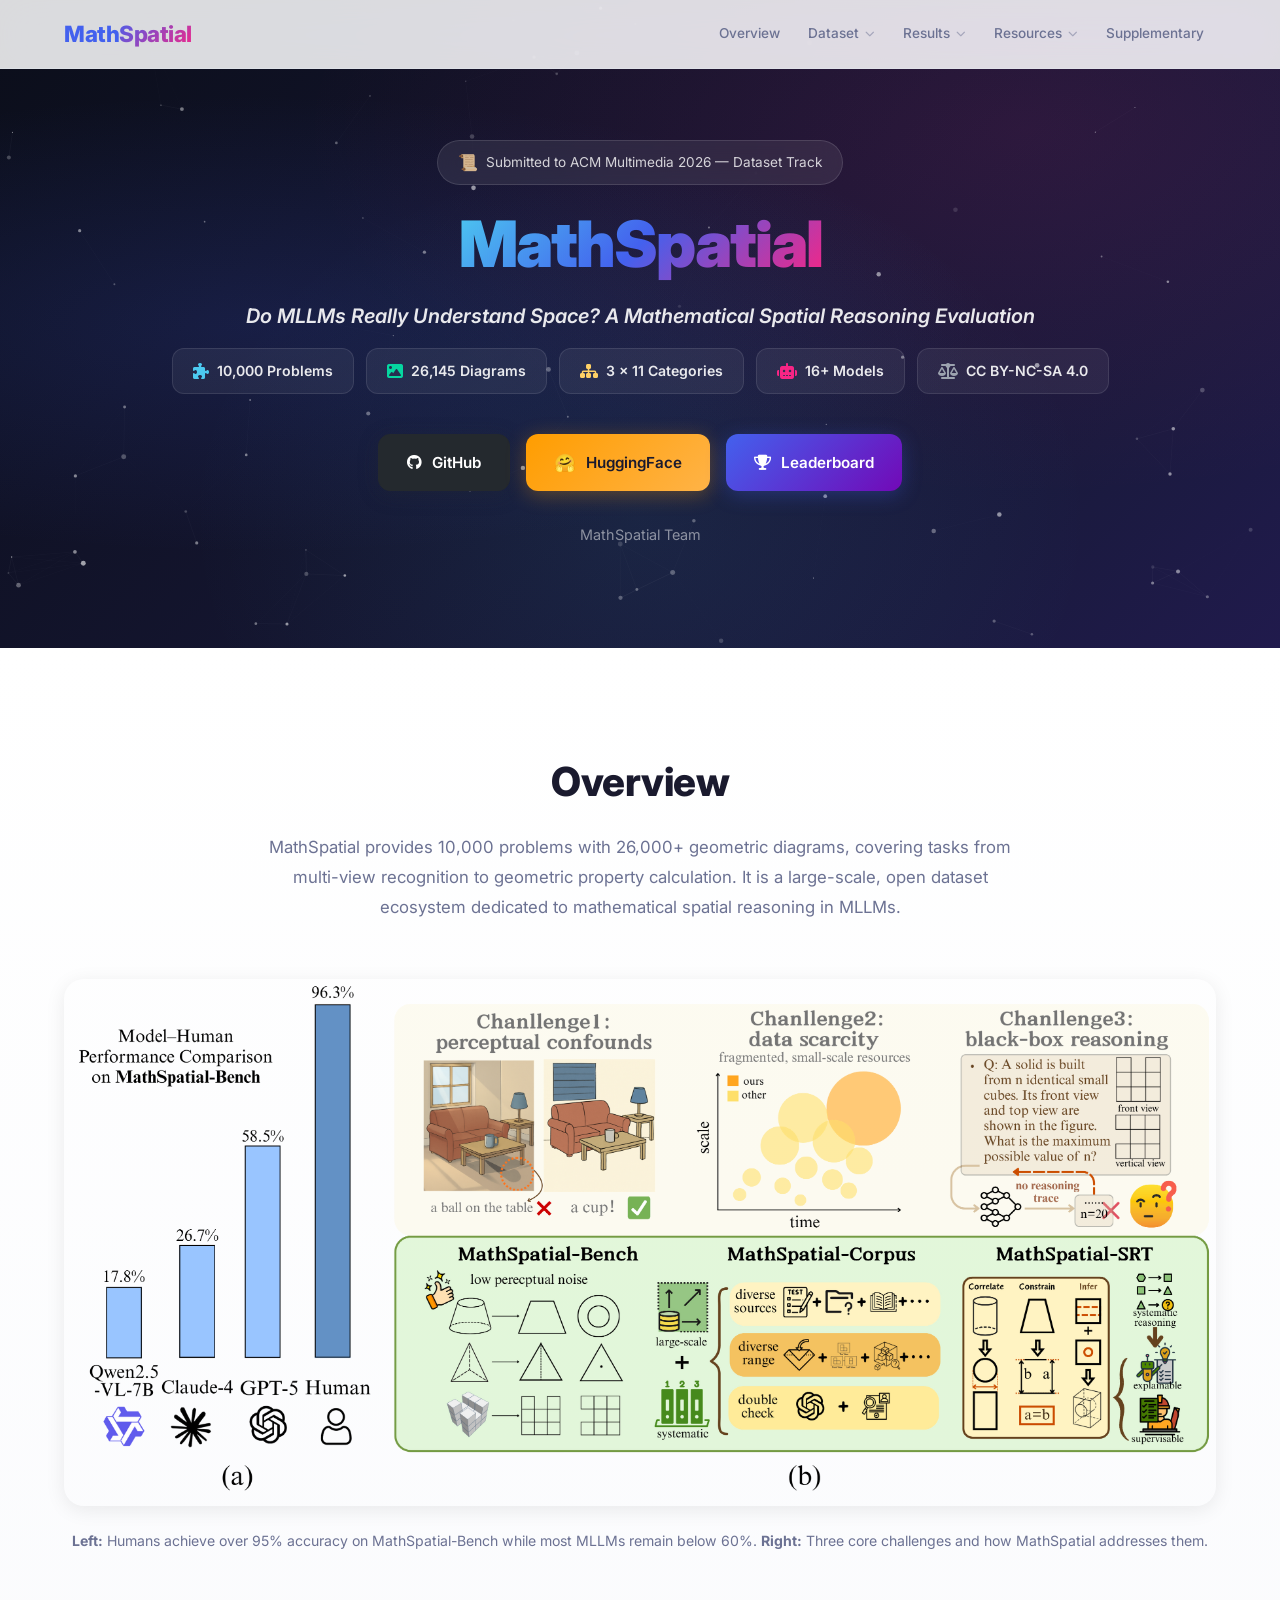
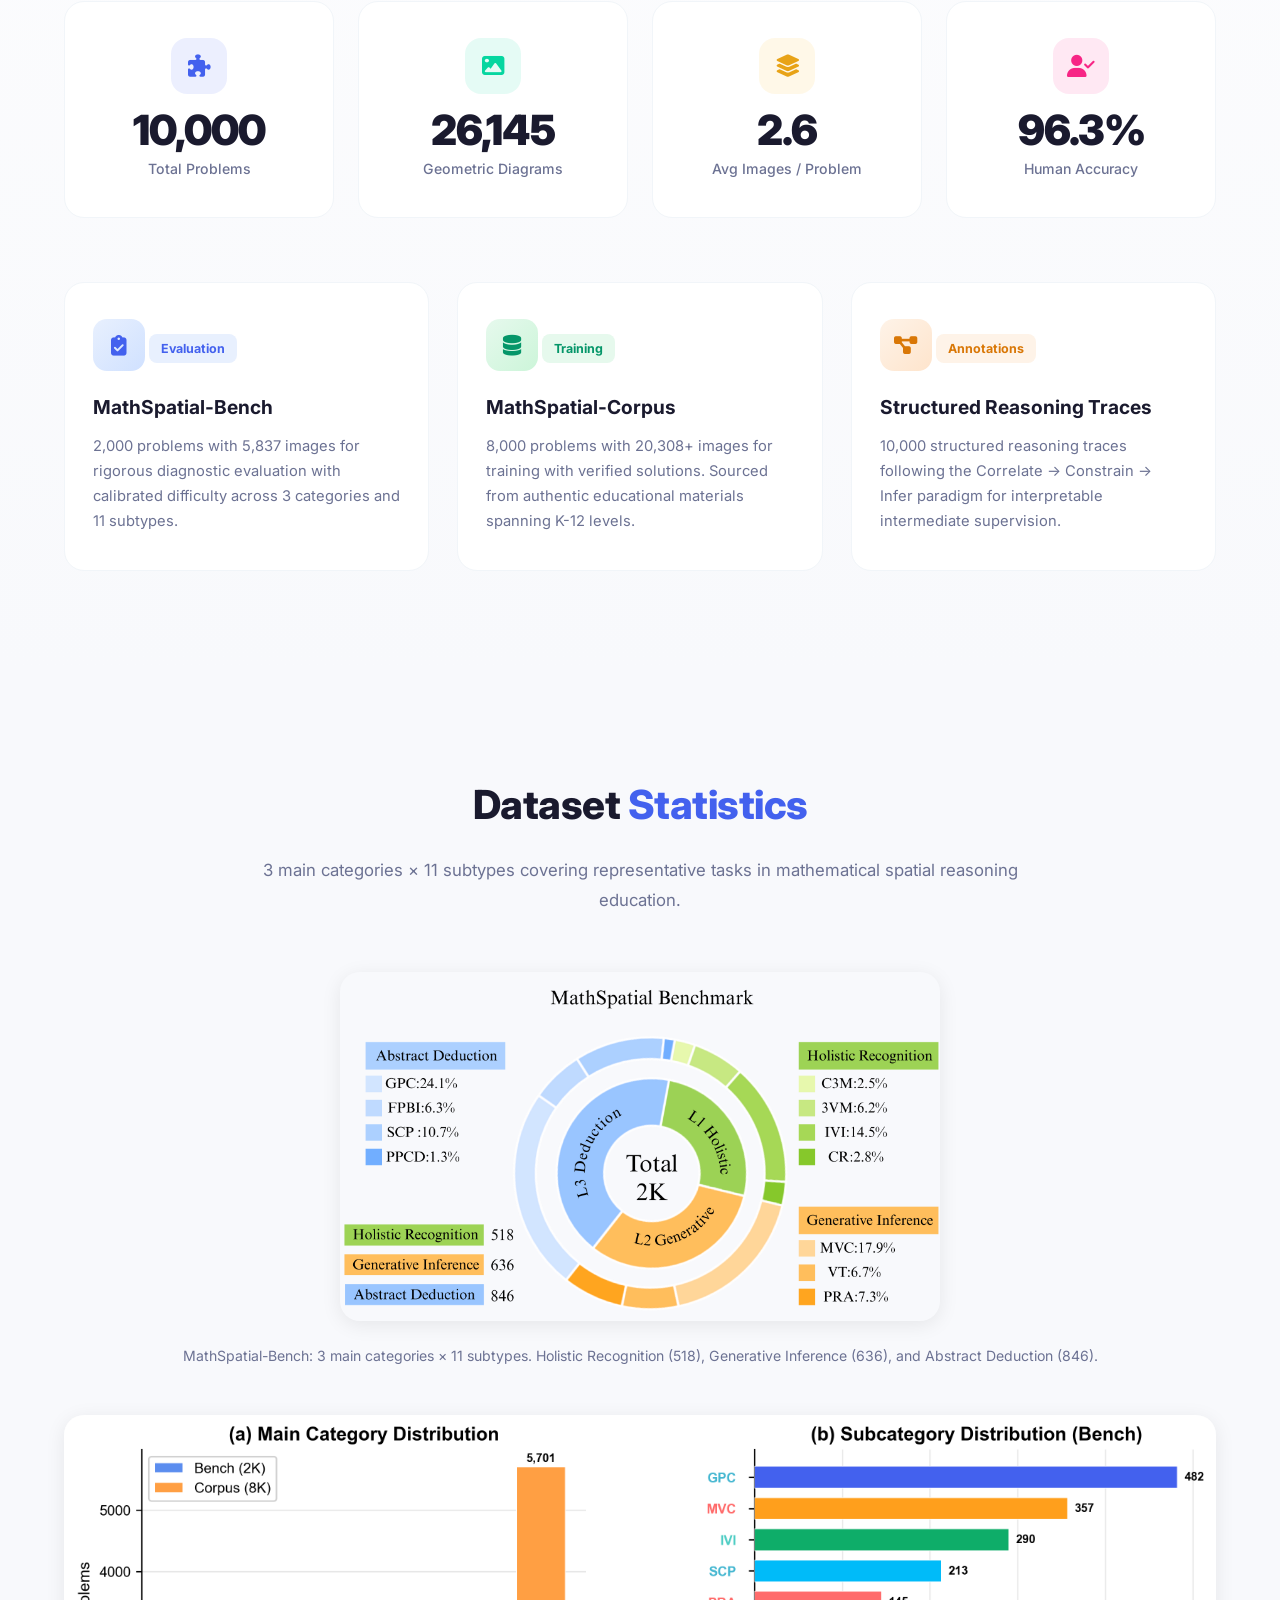
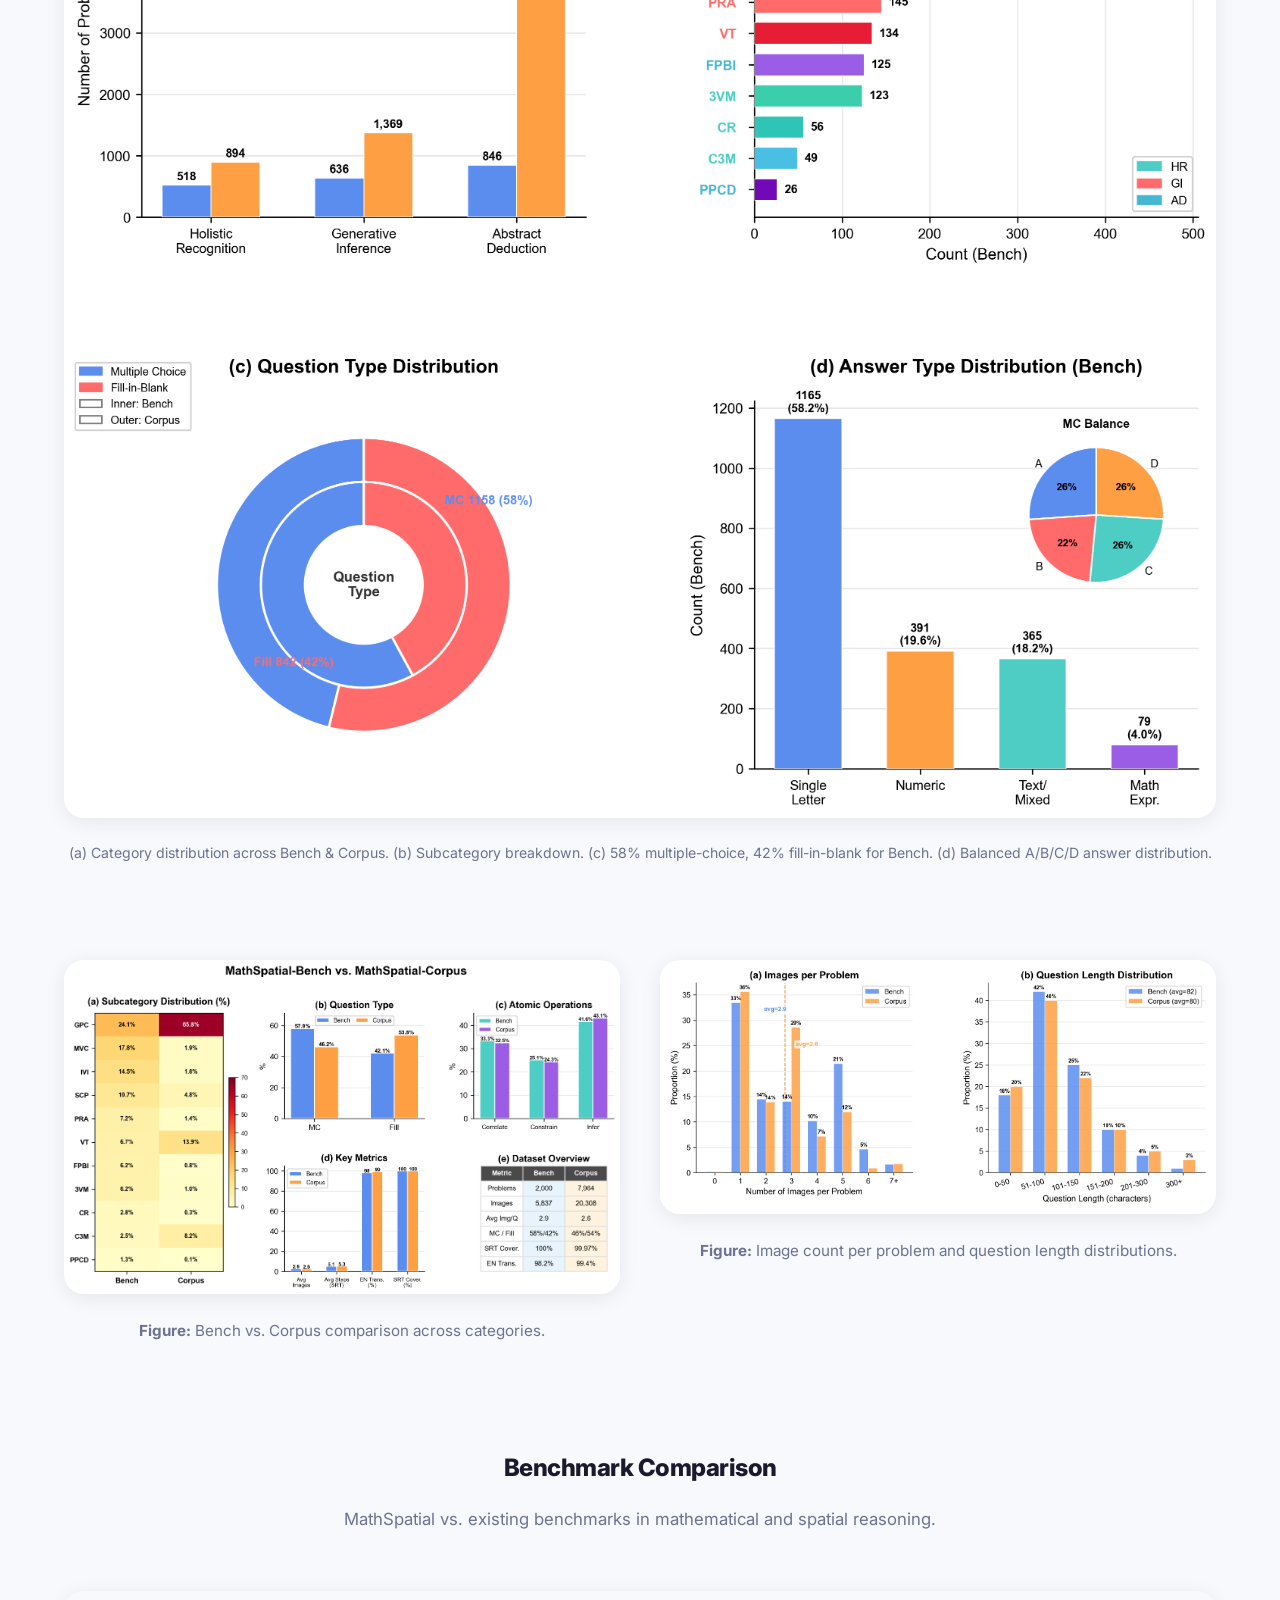
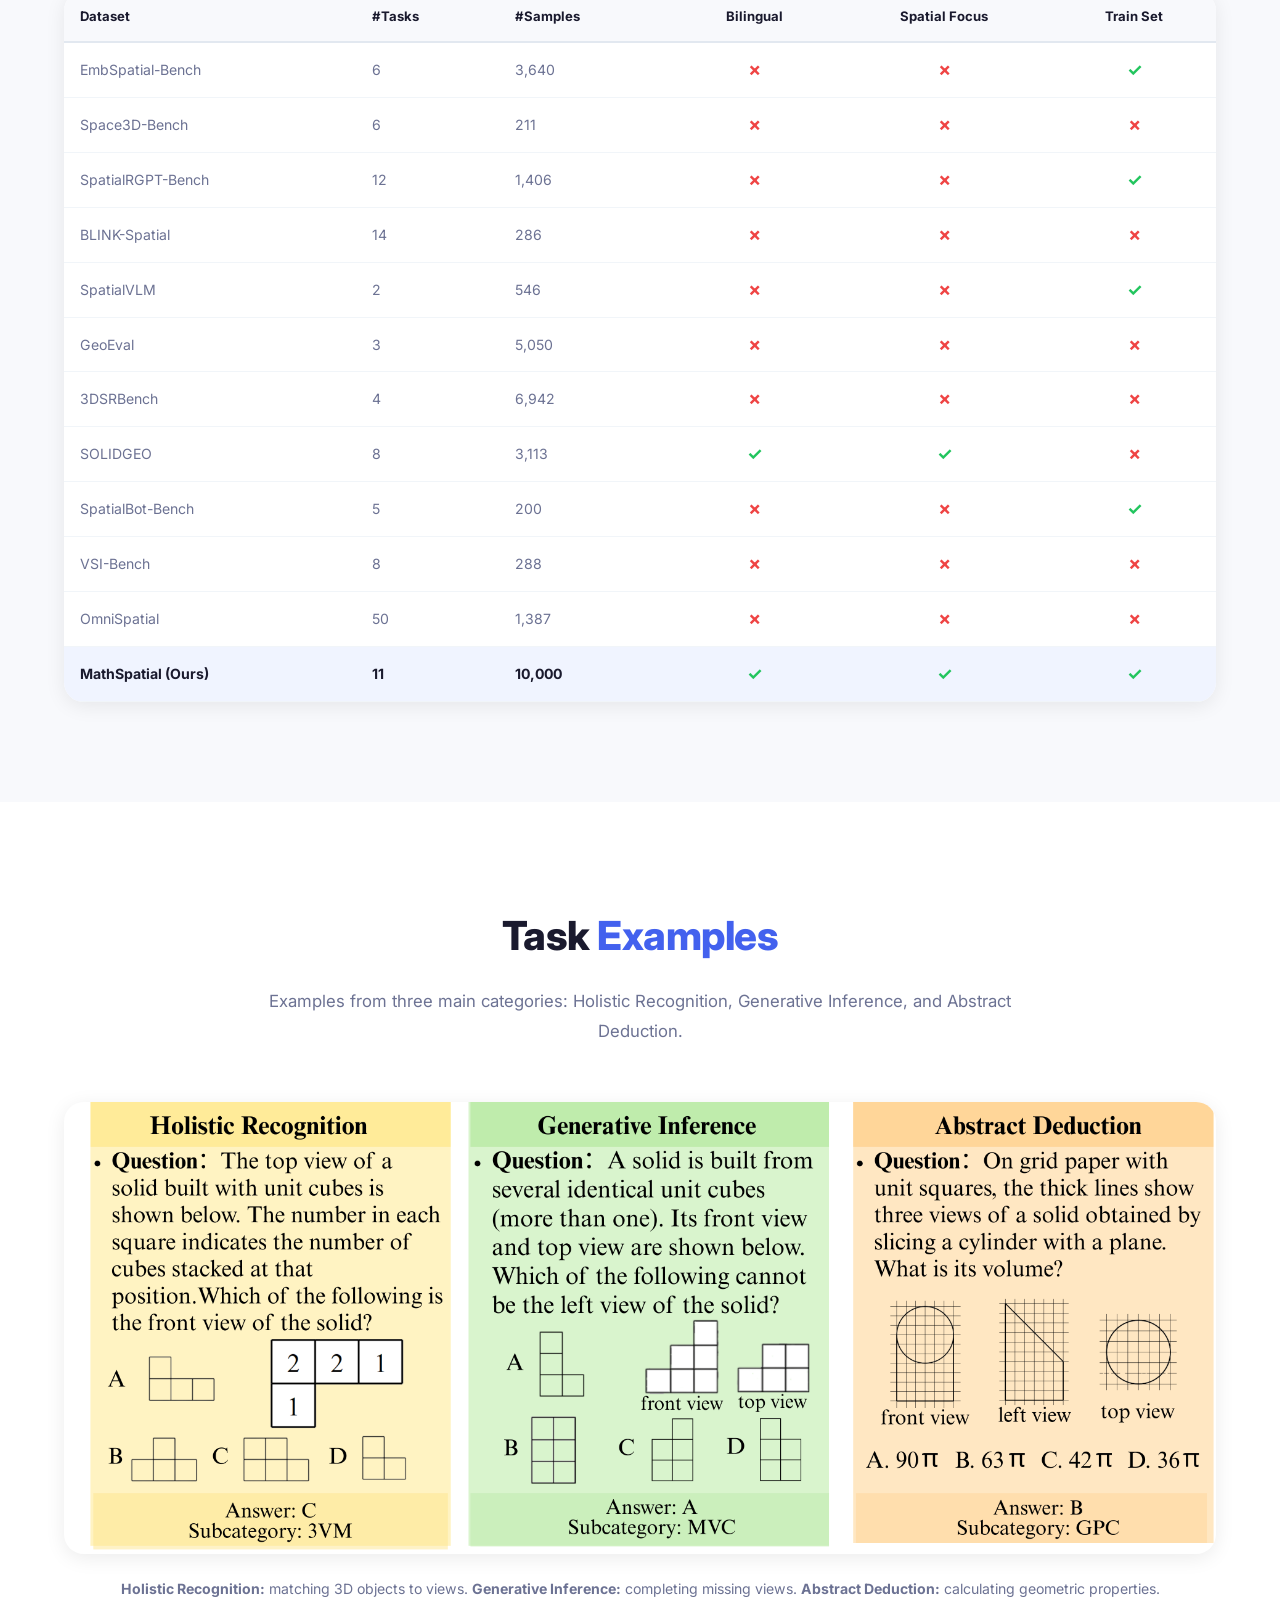
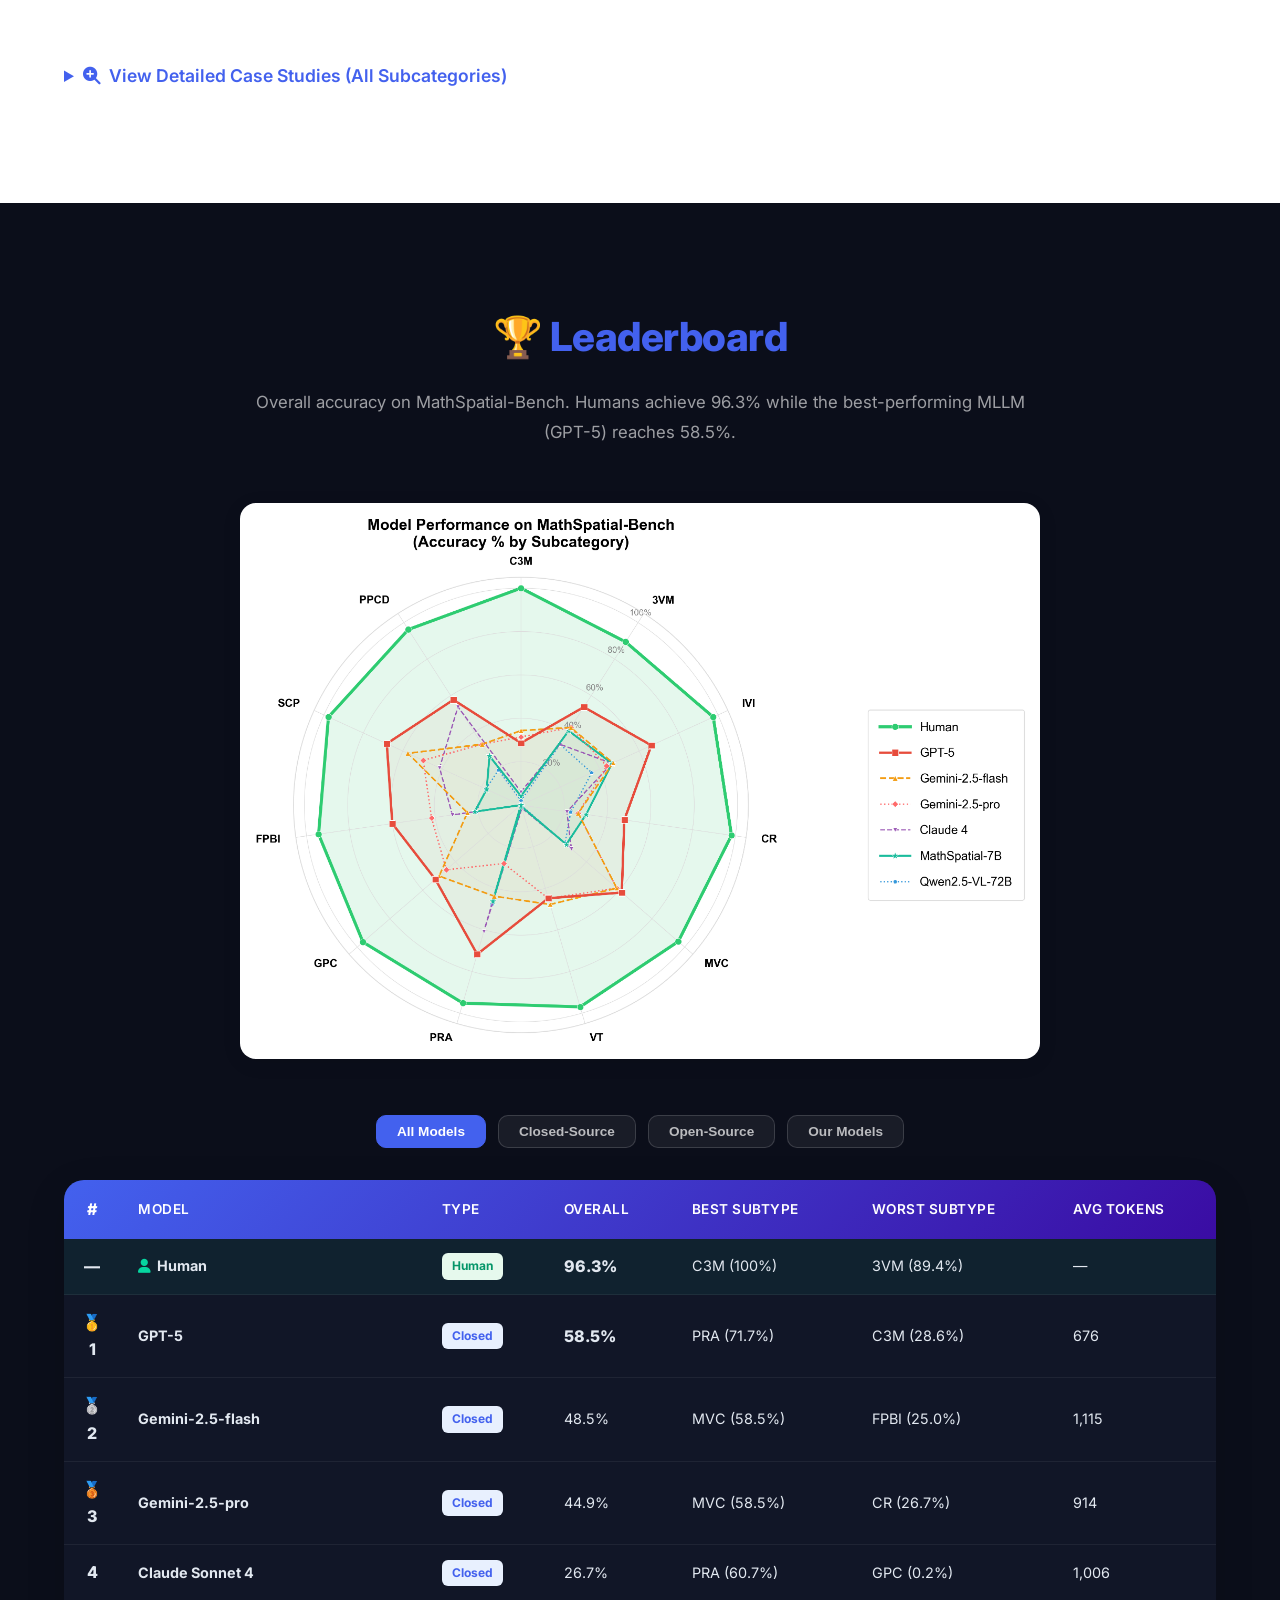
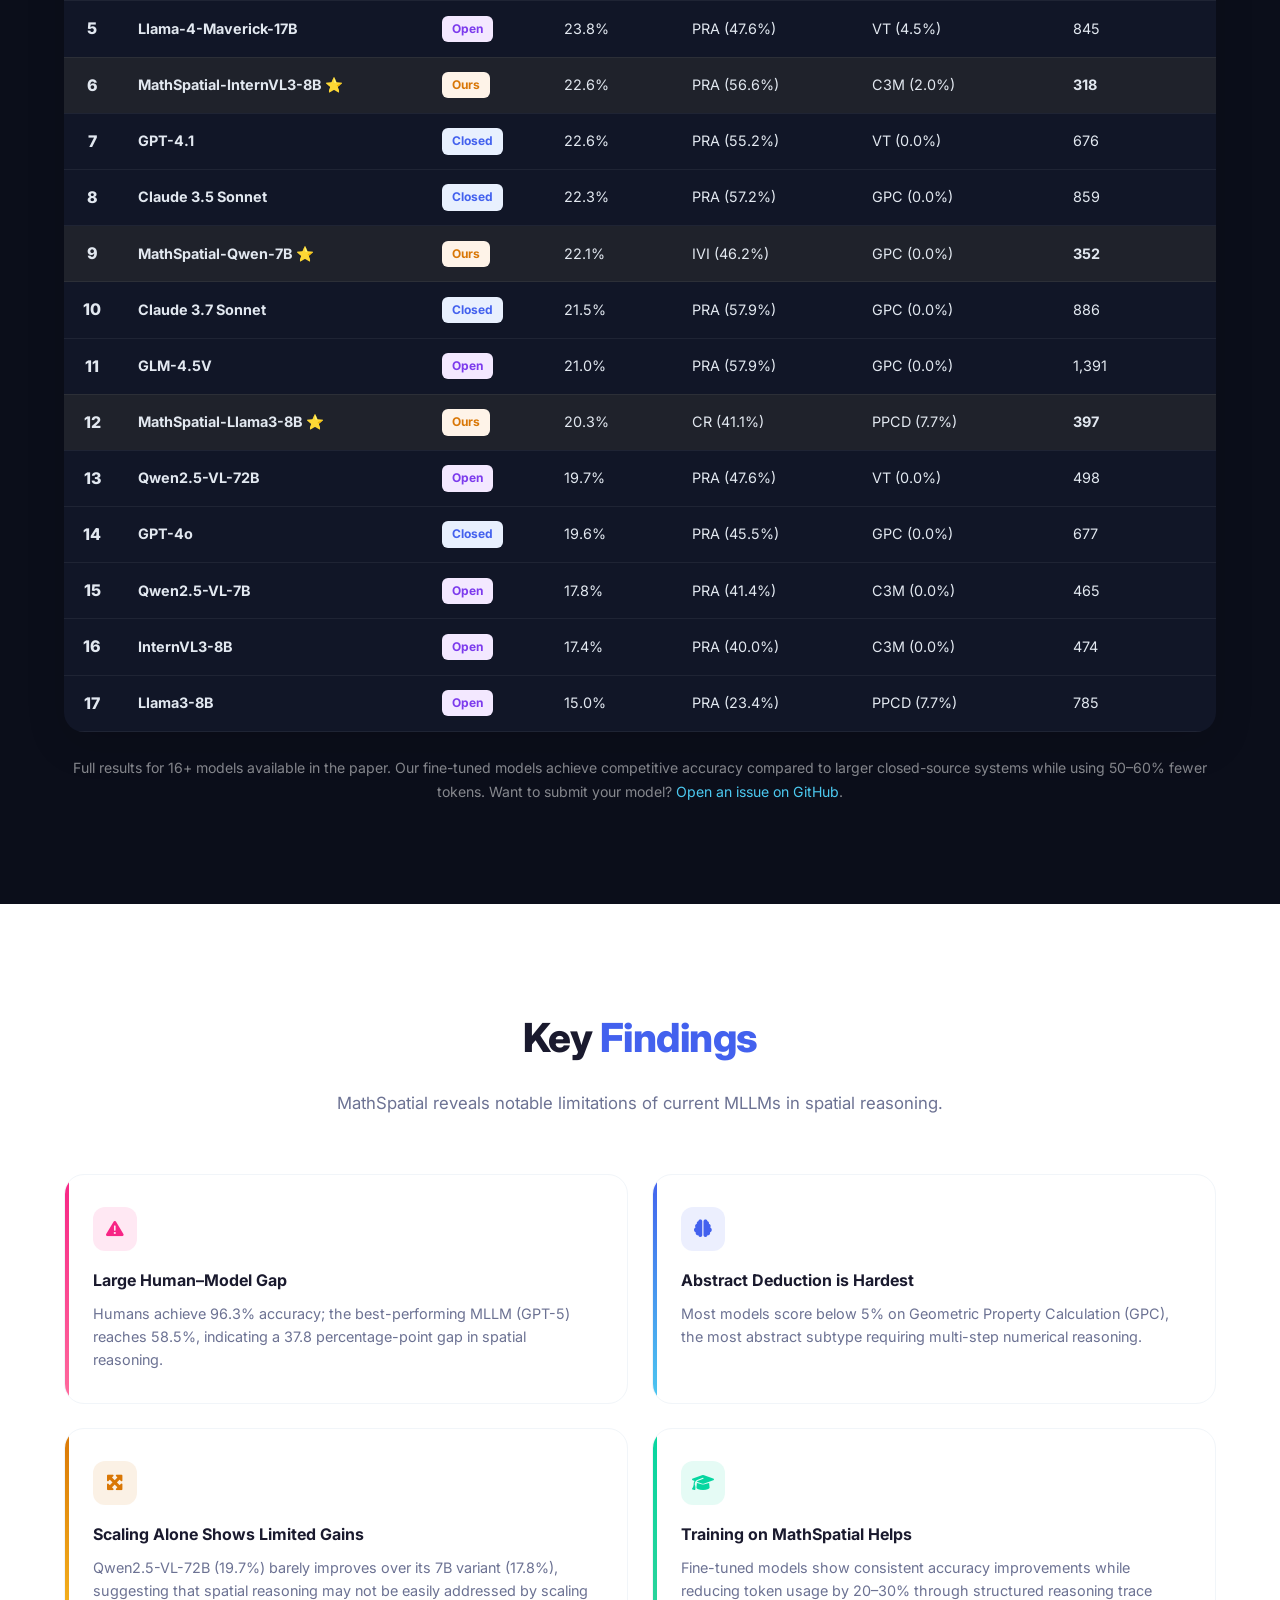
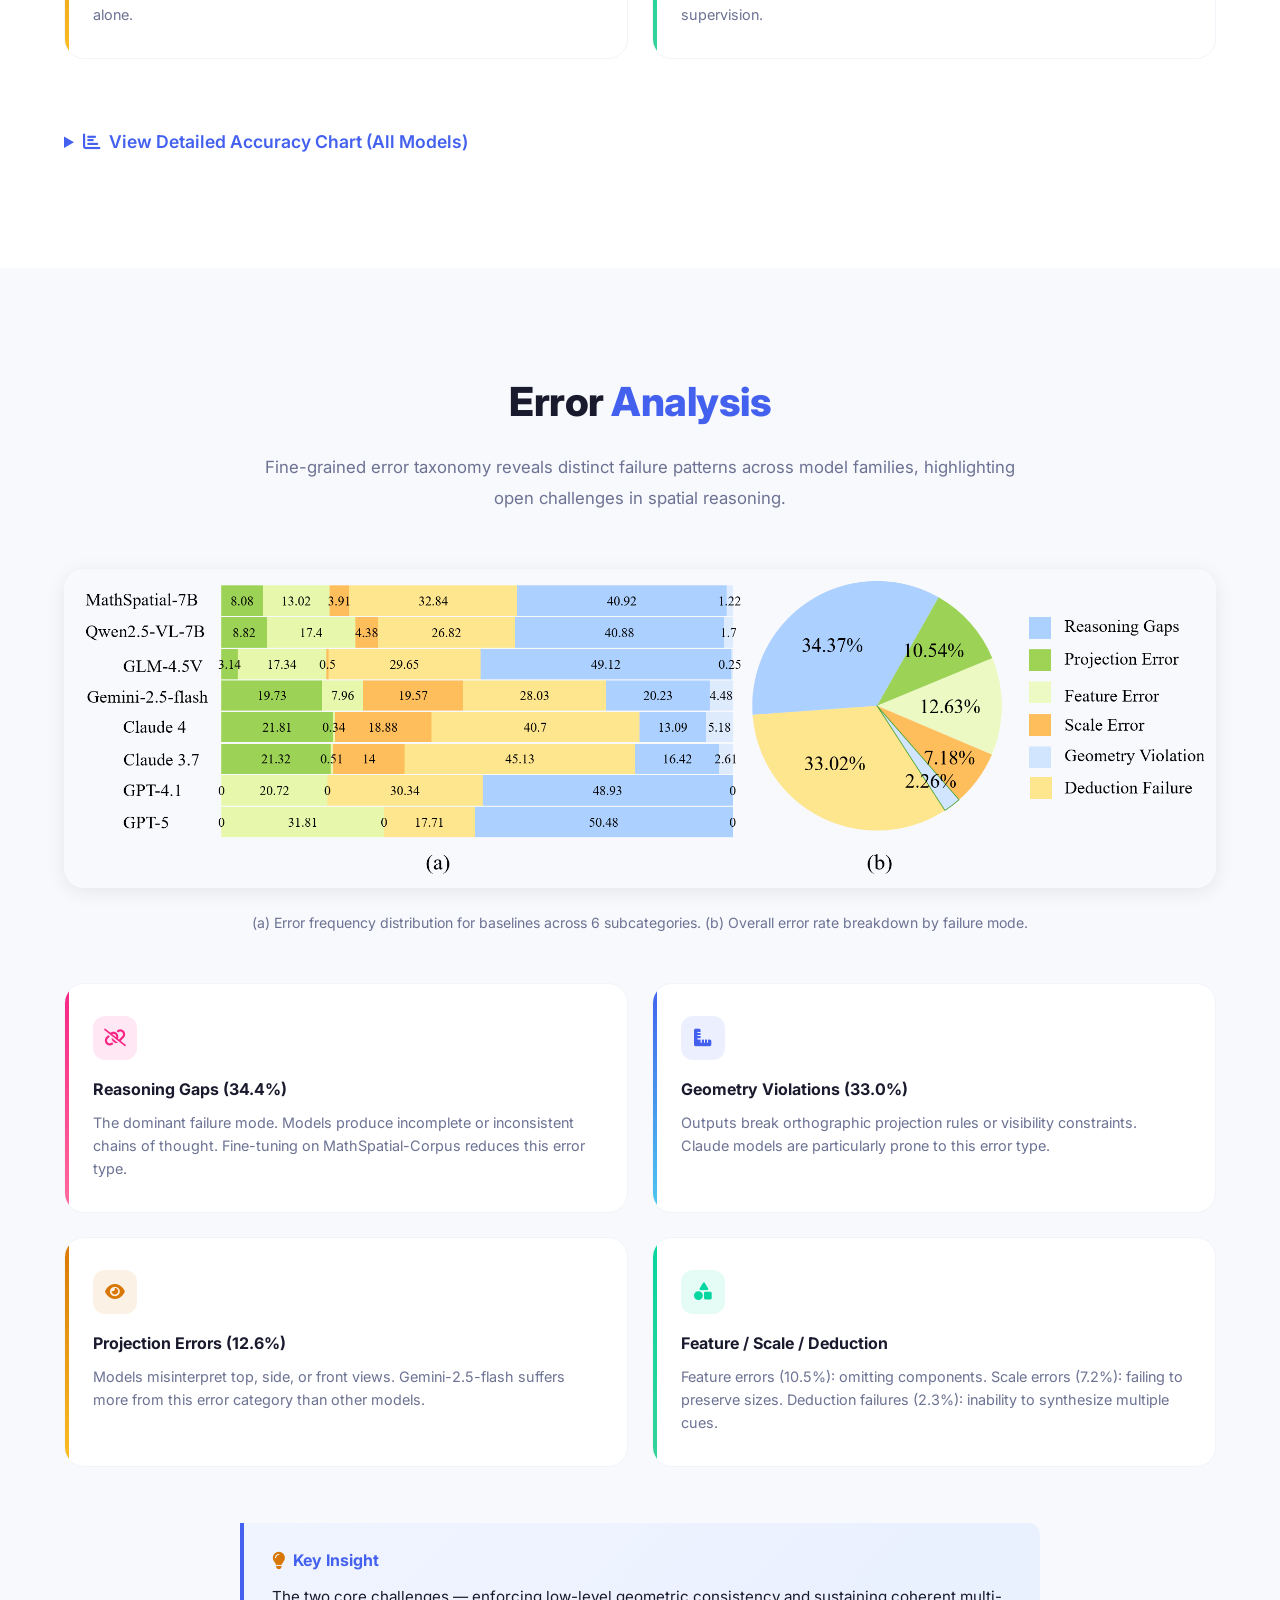
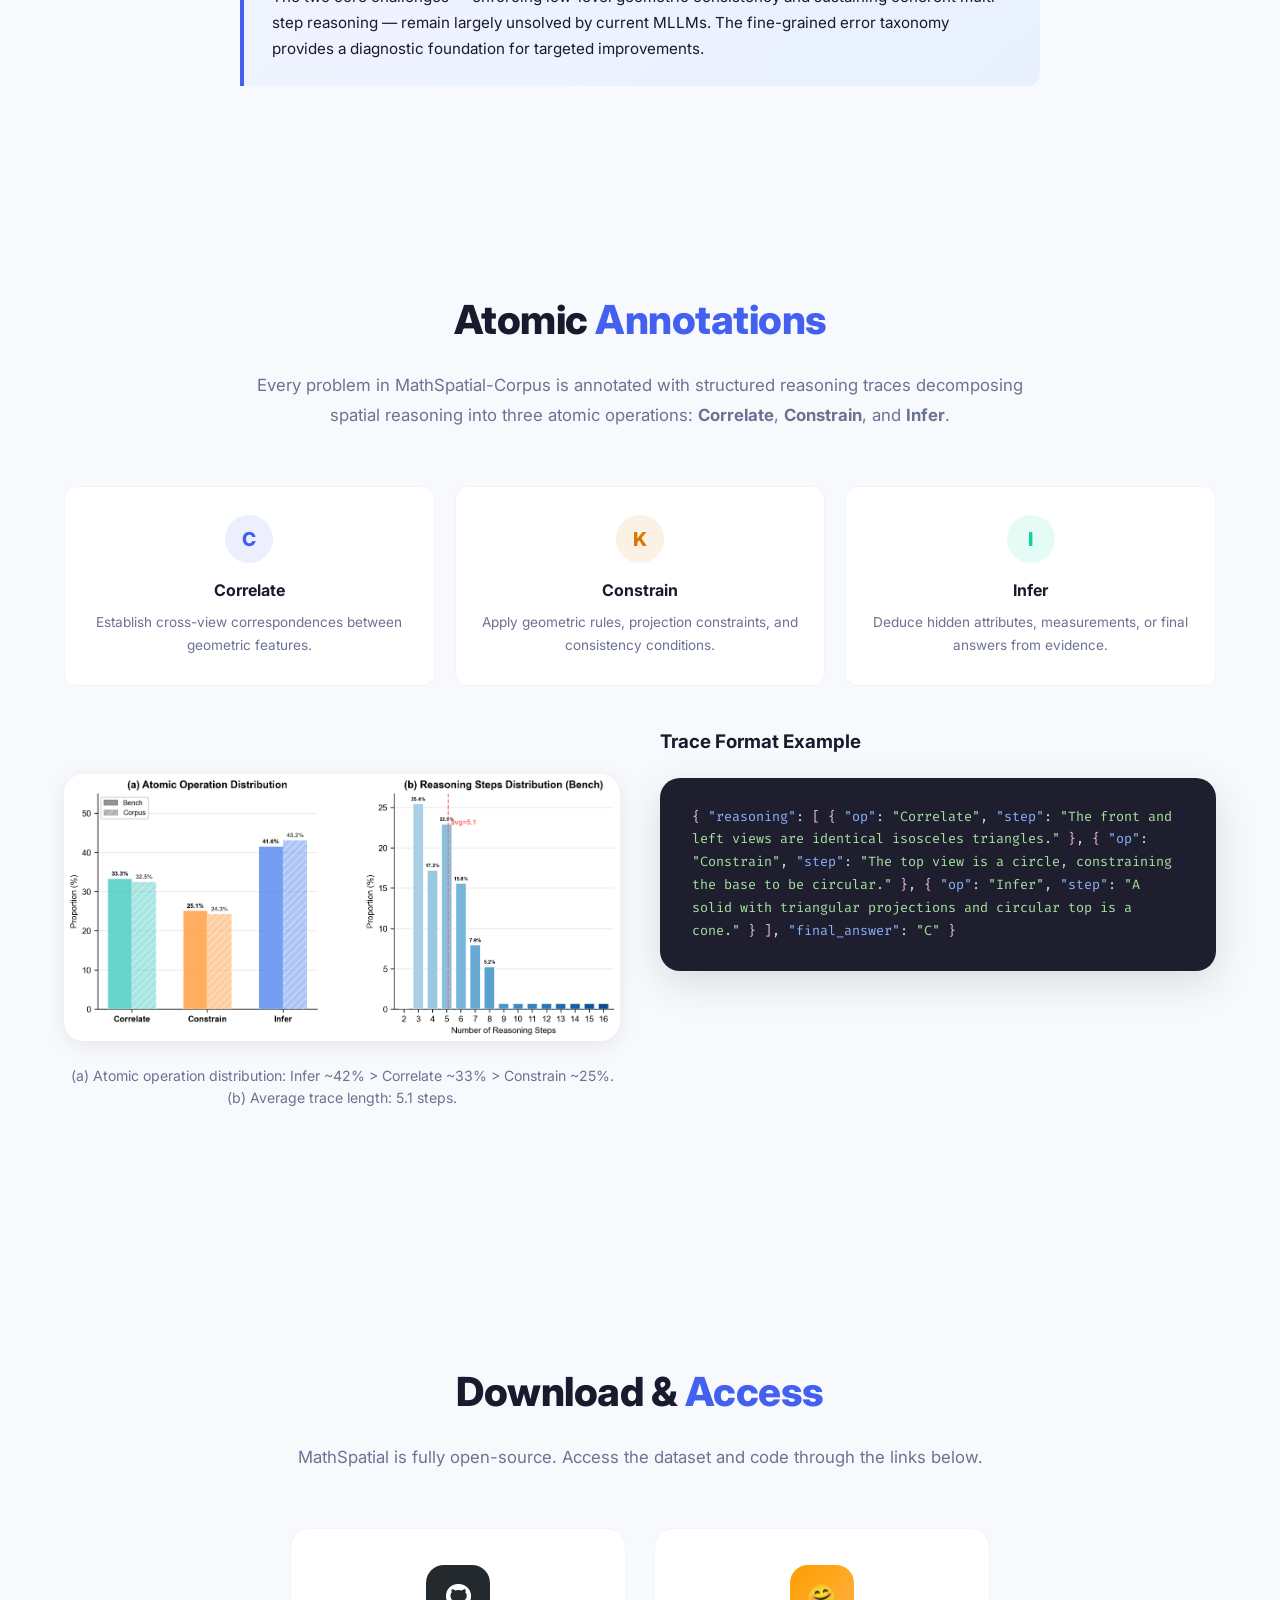
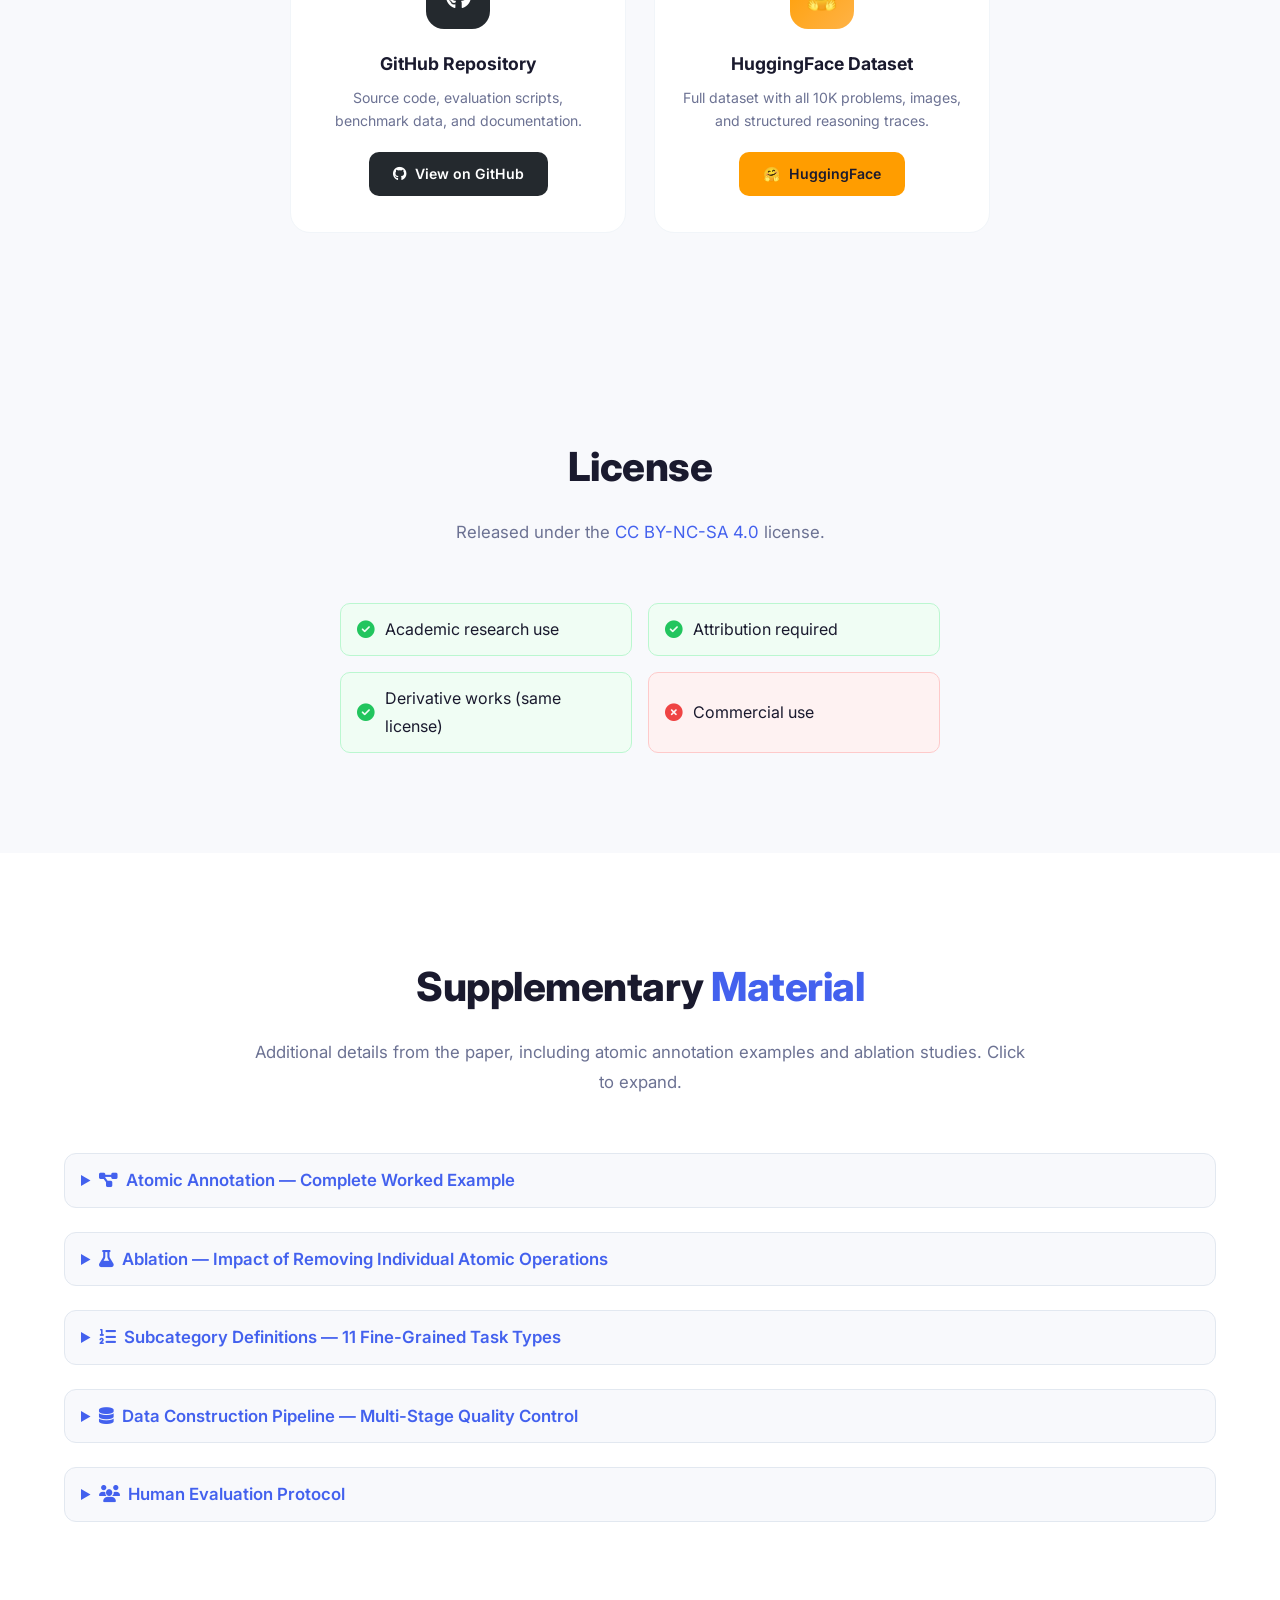
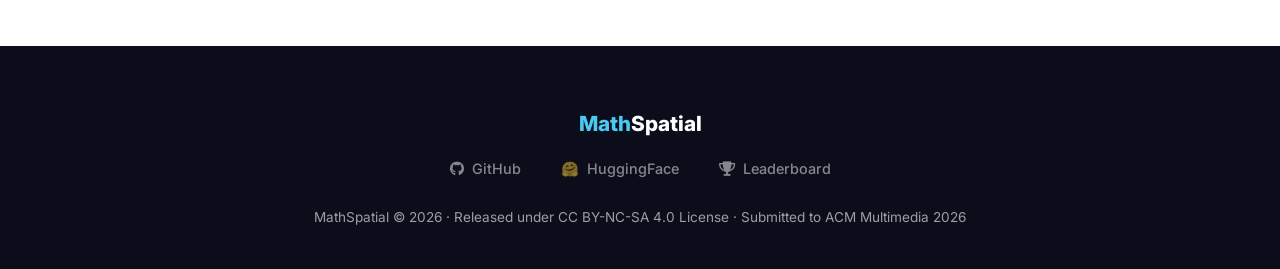
==== commit aa9624c8: "Navbar: move Supplementary after Resources, remove duplicate Dataset button - Remove the standalone " ====
--- a/index.html
+++ b/index.html
@@ -41,7 +41,6 @@
           <li><a href="#error-analysis">Error Analysis</a></li>
         </ul>
       </li>
-      <li><a href="#supplementary">Supplementary</a></li>
       <li>
         <a href="#download">Resources <i class="fas fa-chevron-down"></i></a>
         <ul class="nav-dropdown">
@@ -49,7 +48,7 @@
           <li><a href="#license">License</a></li>
         </ul>
       </li>
-      <li><a href="https://huggingface.co/datasets/shuolucs/MathSpatial" target="_blank" class="nav-cta"><i class="fas fa-database"></i> Dataset</a></li>
+      <li><a href="#supplementary">Supplementary</a></li>
     </ul>
     <div class="nav-hamburger" id="hamburger" onclick="toggleNav()">
       <i class="fas fa-bars"></i>
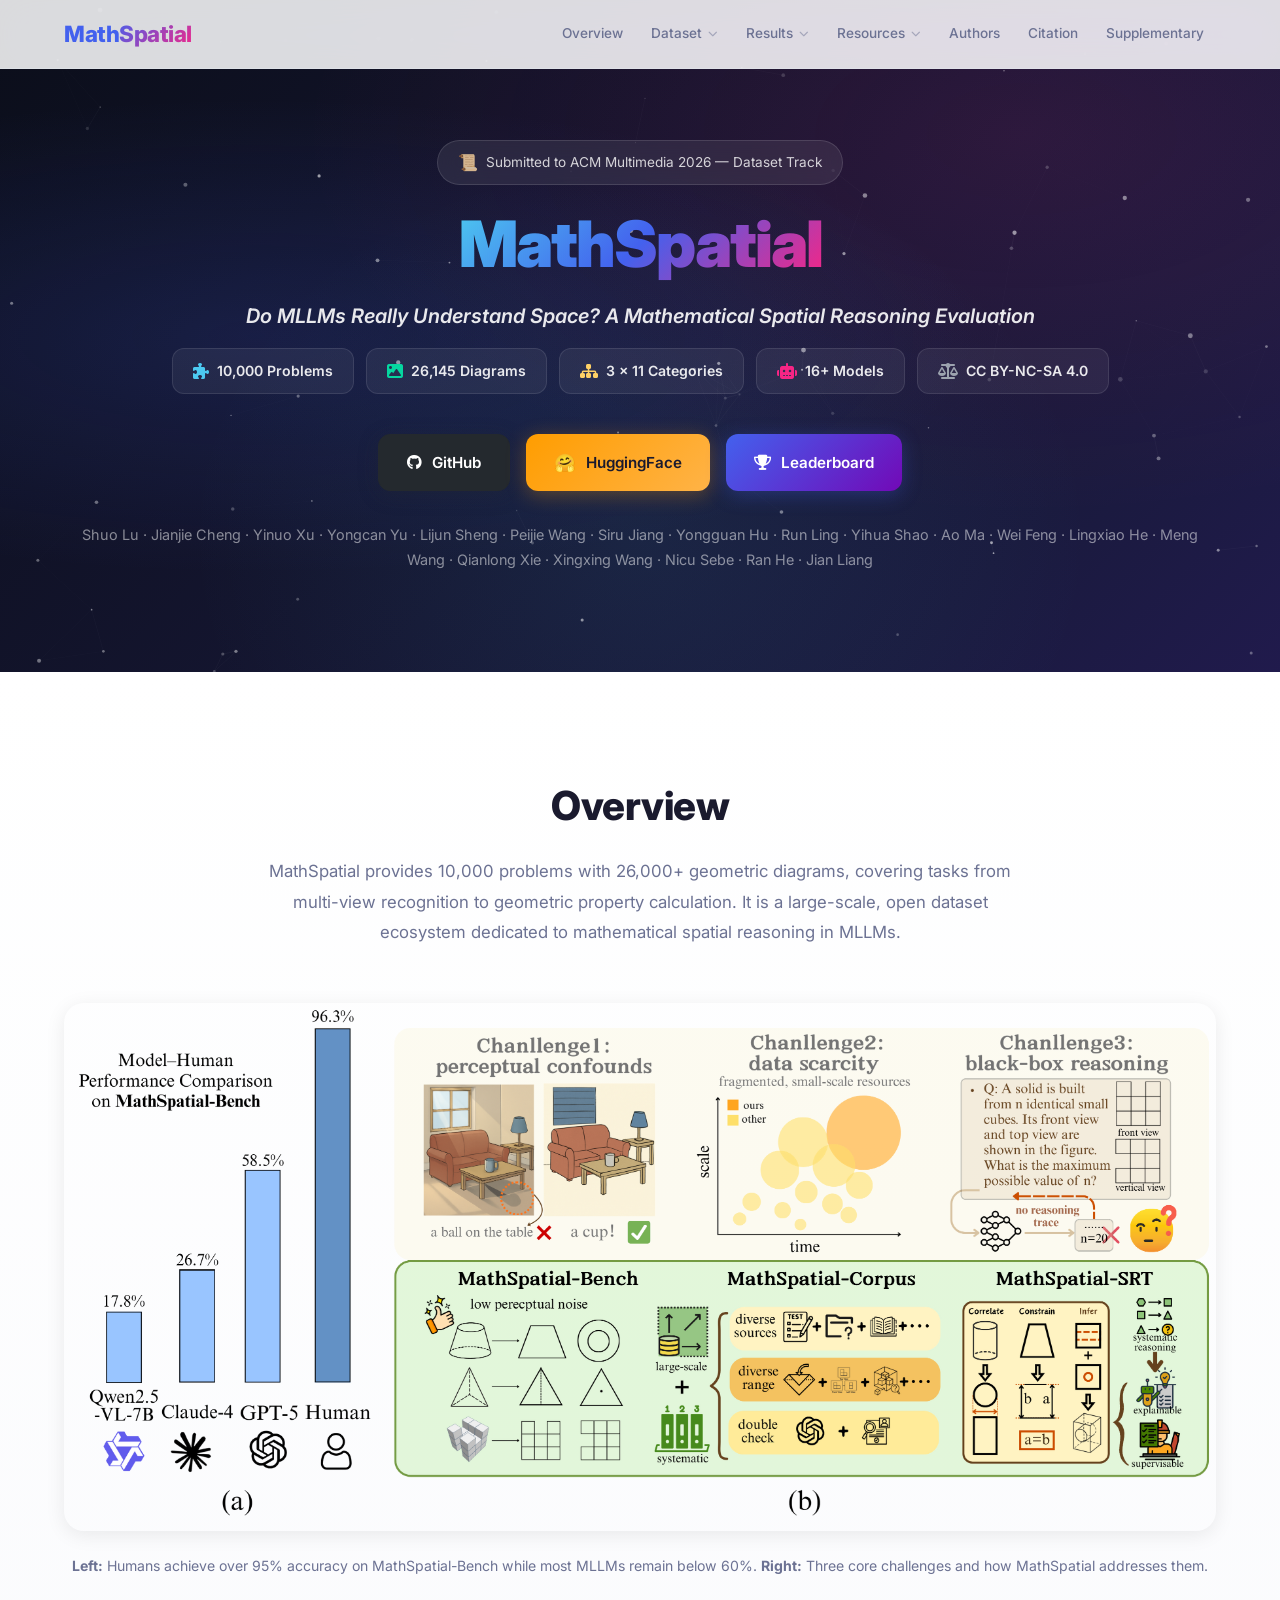
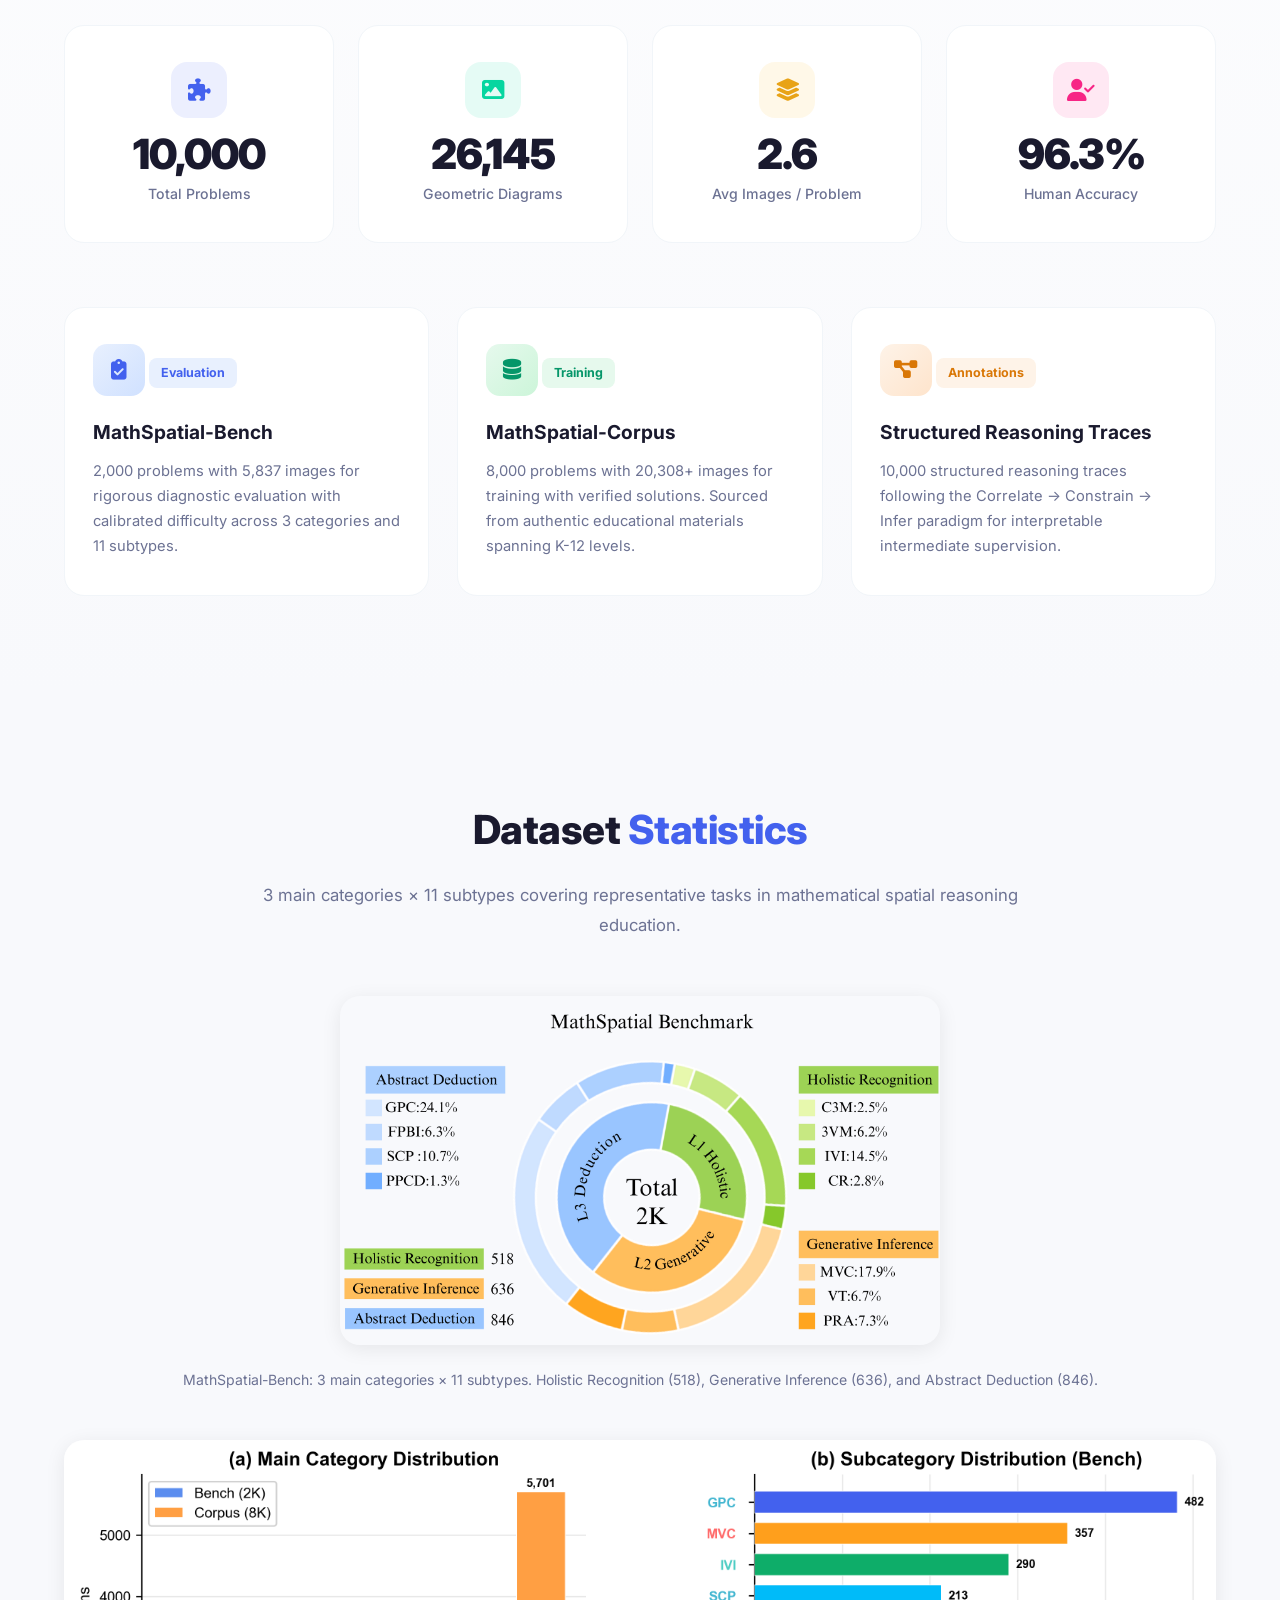
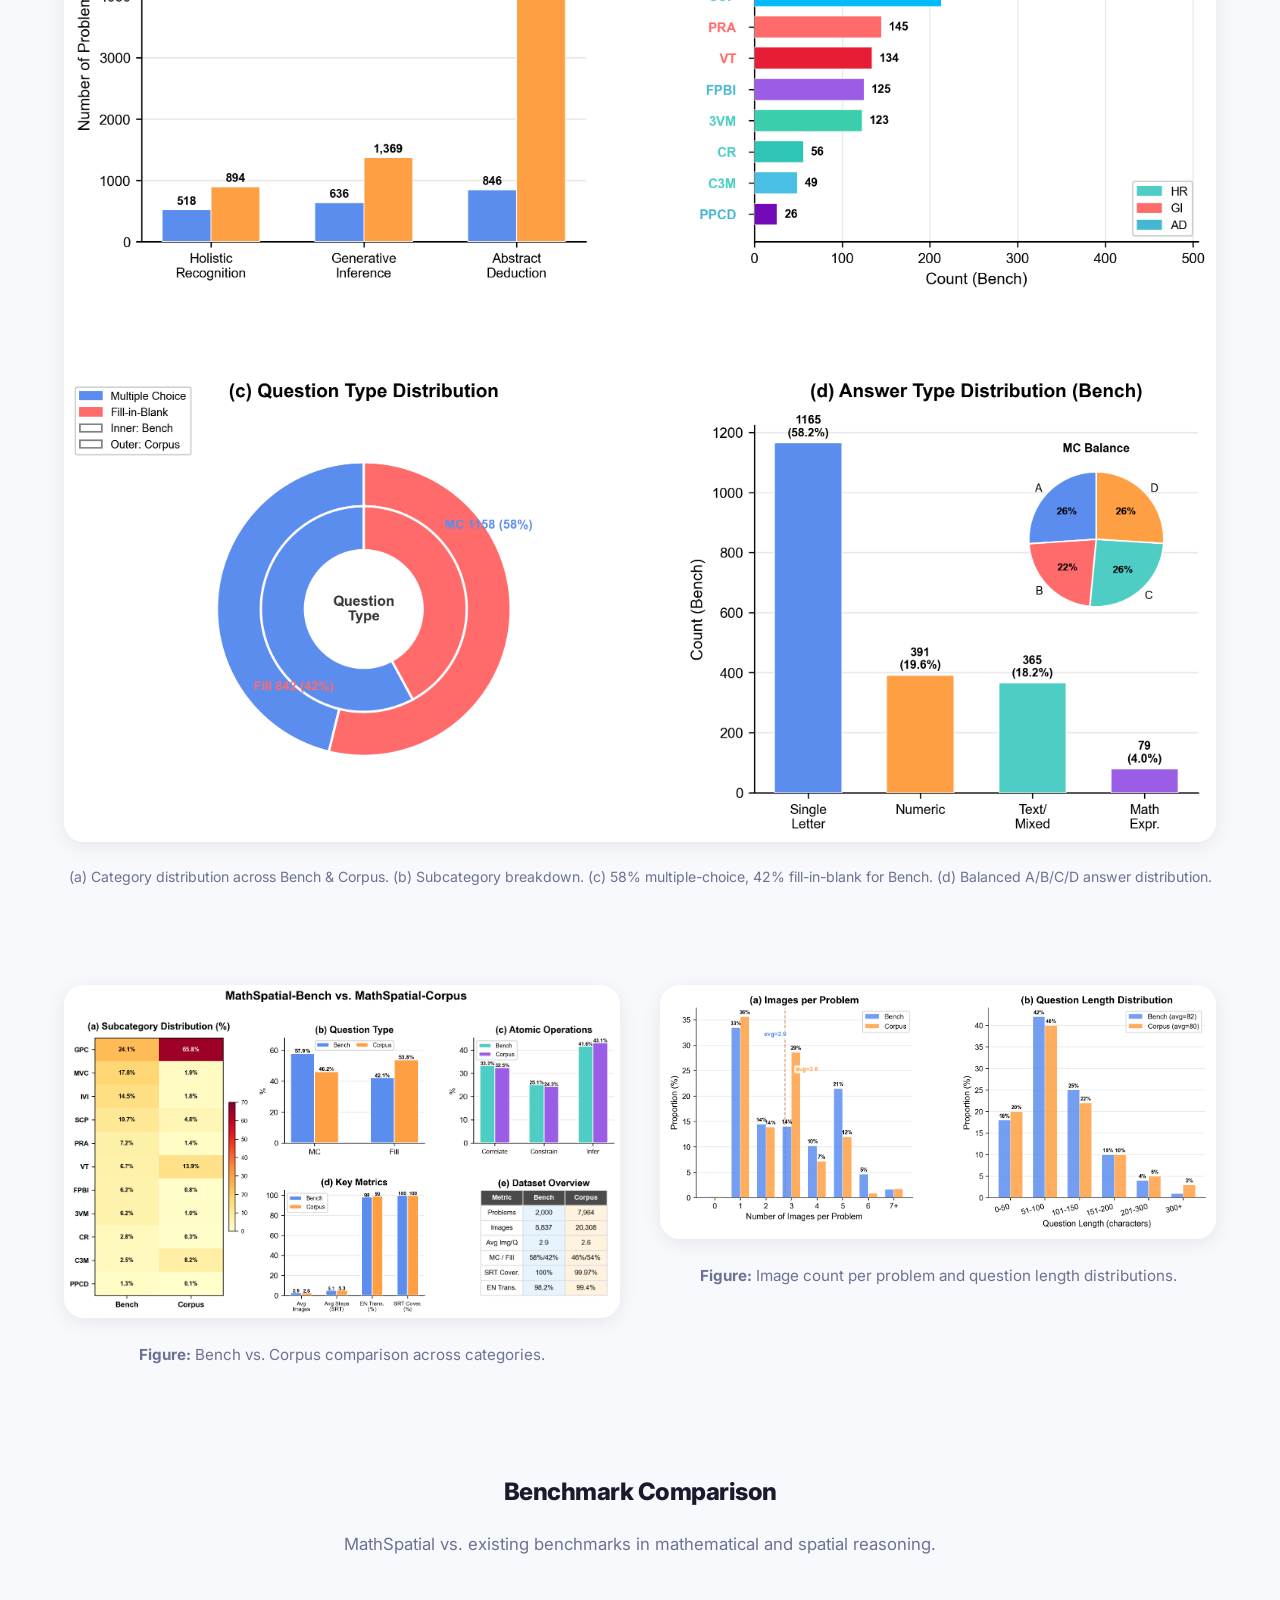
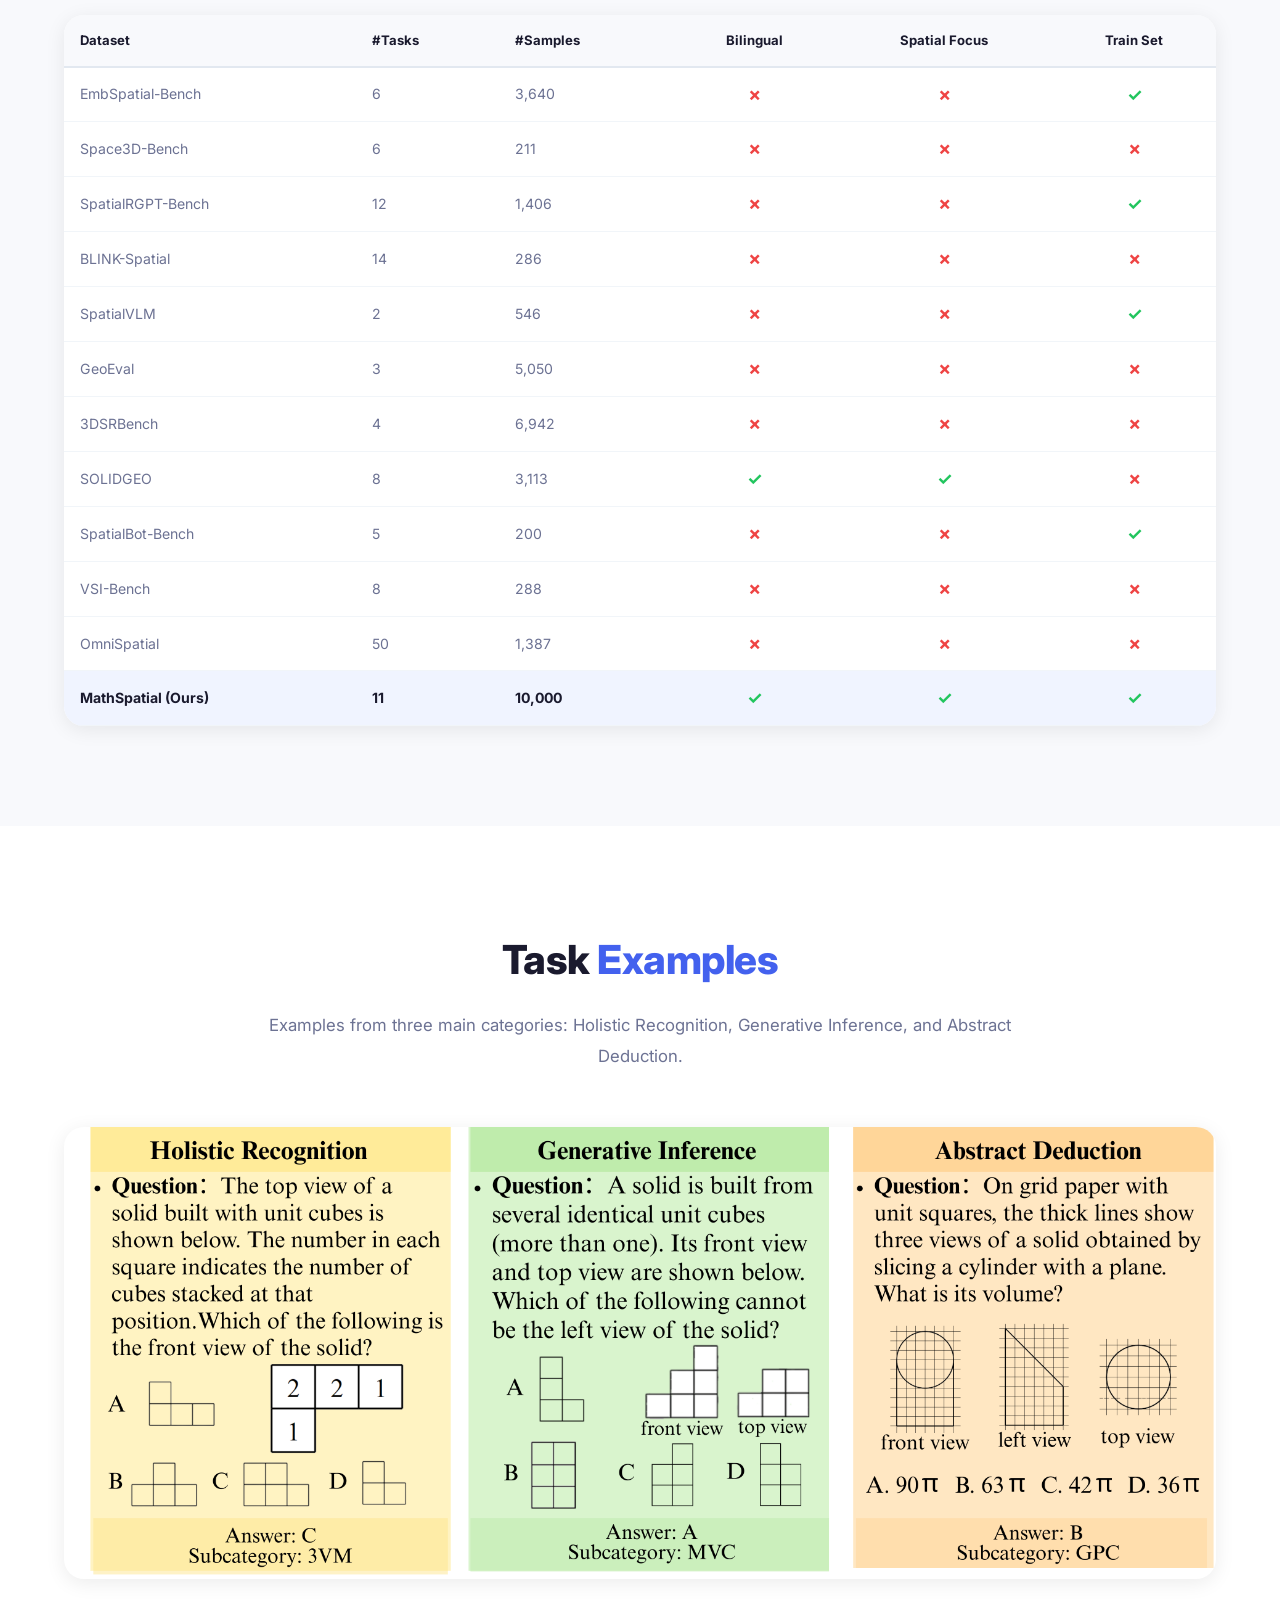
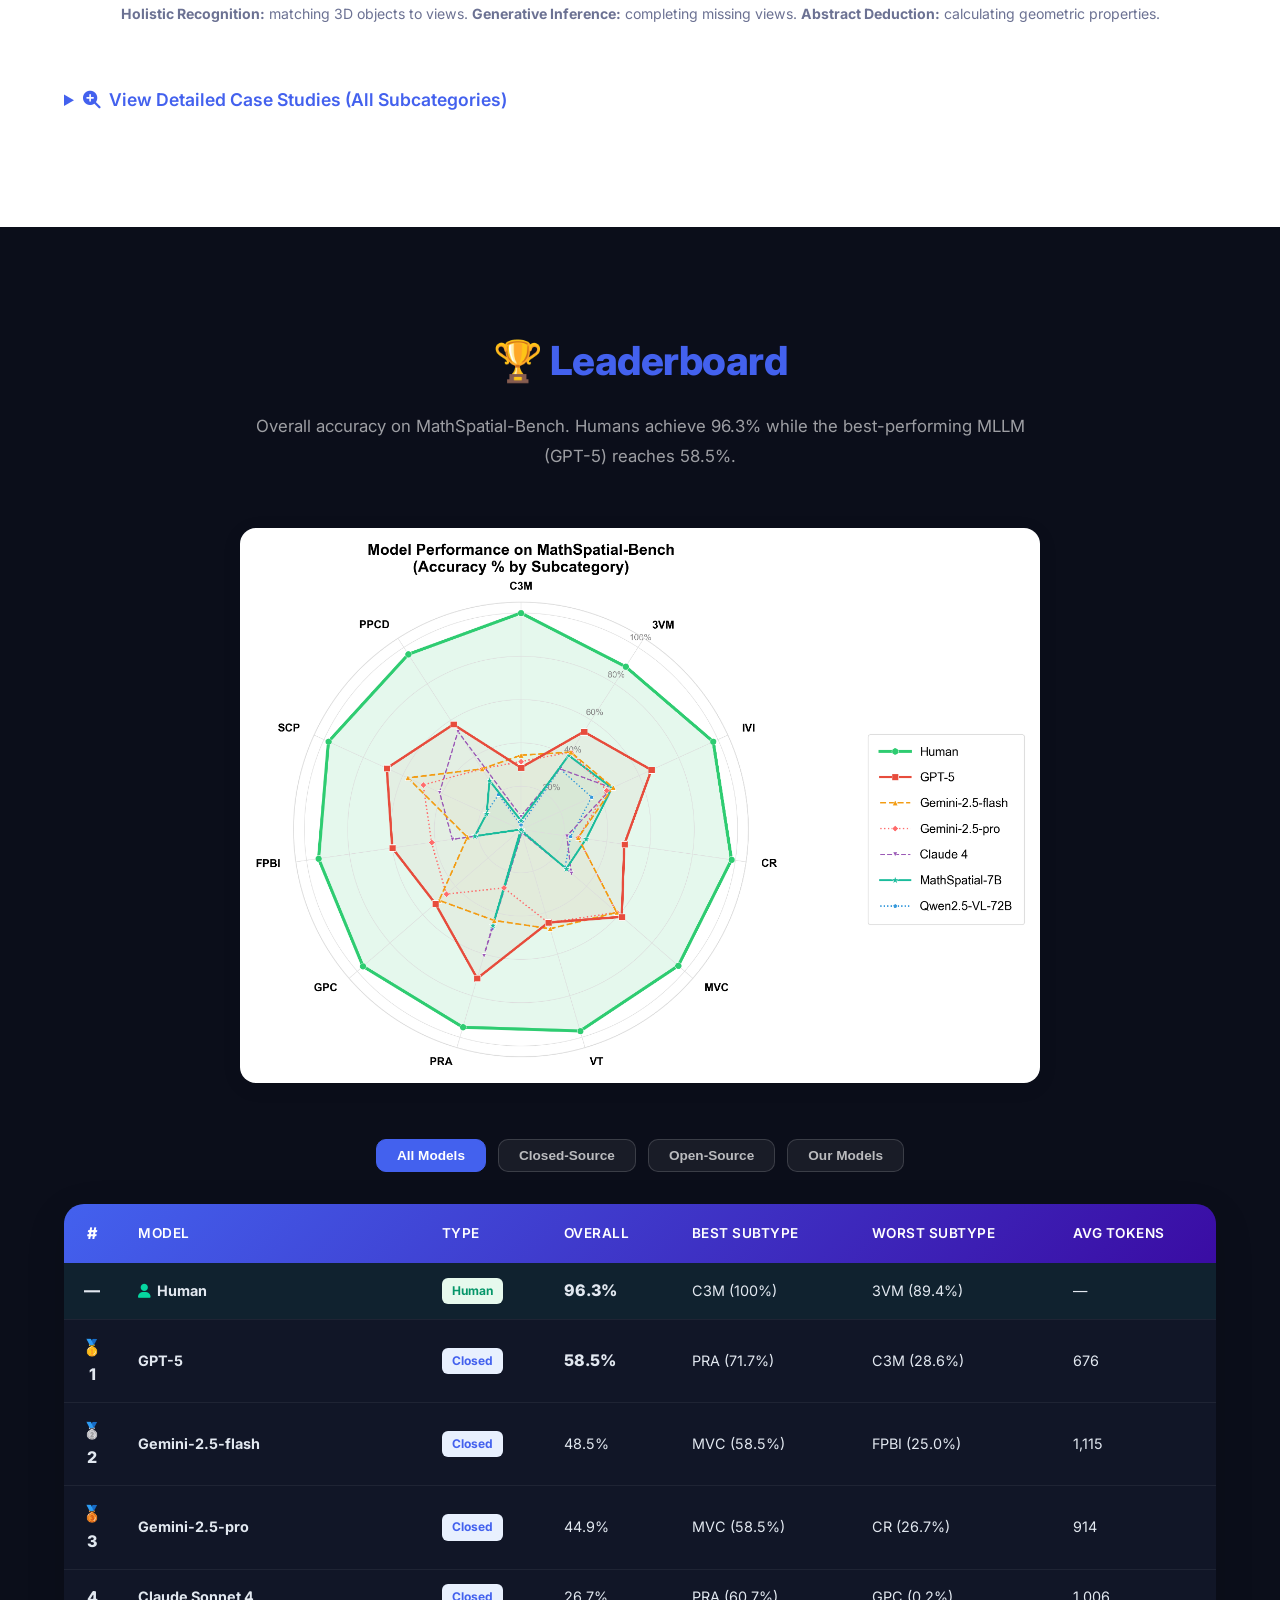
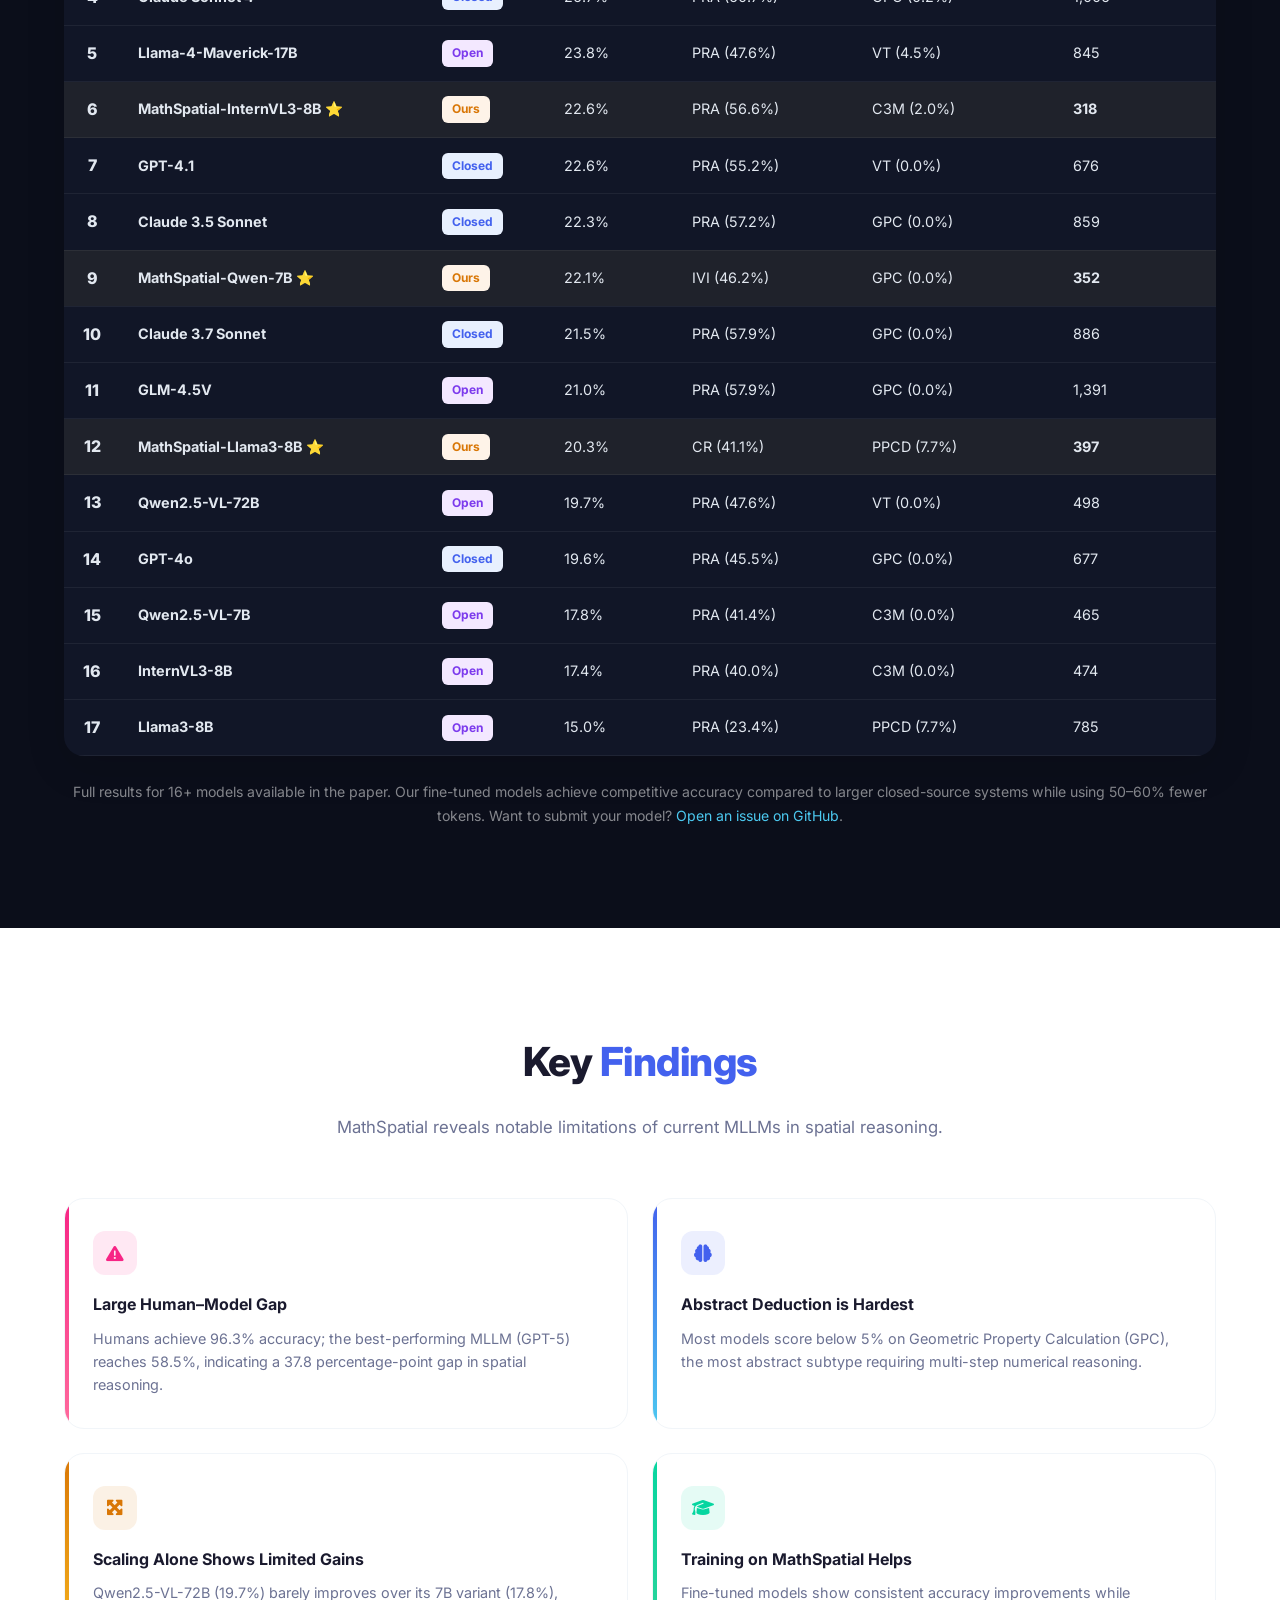
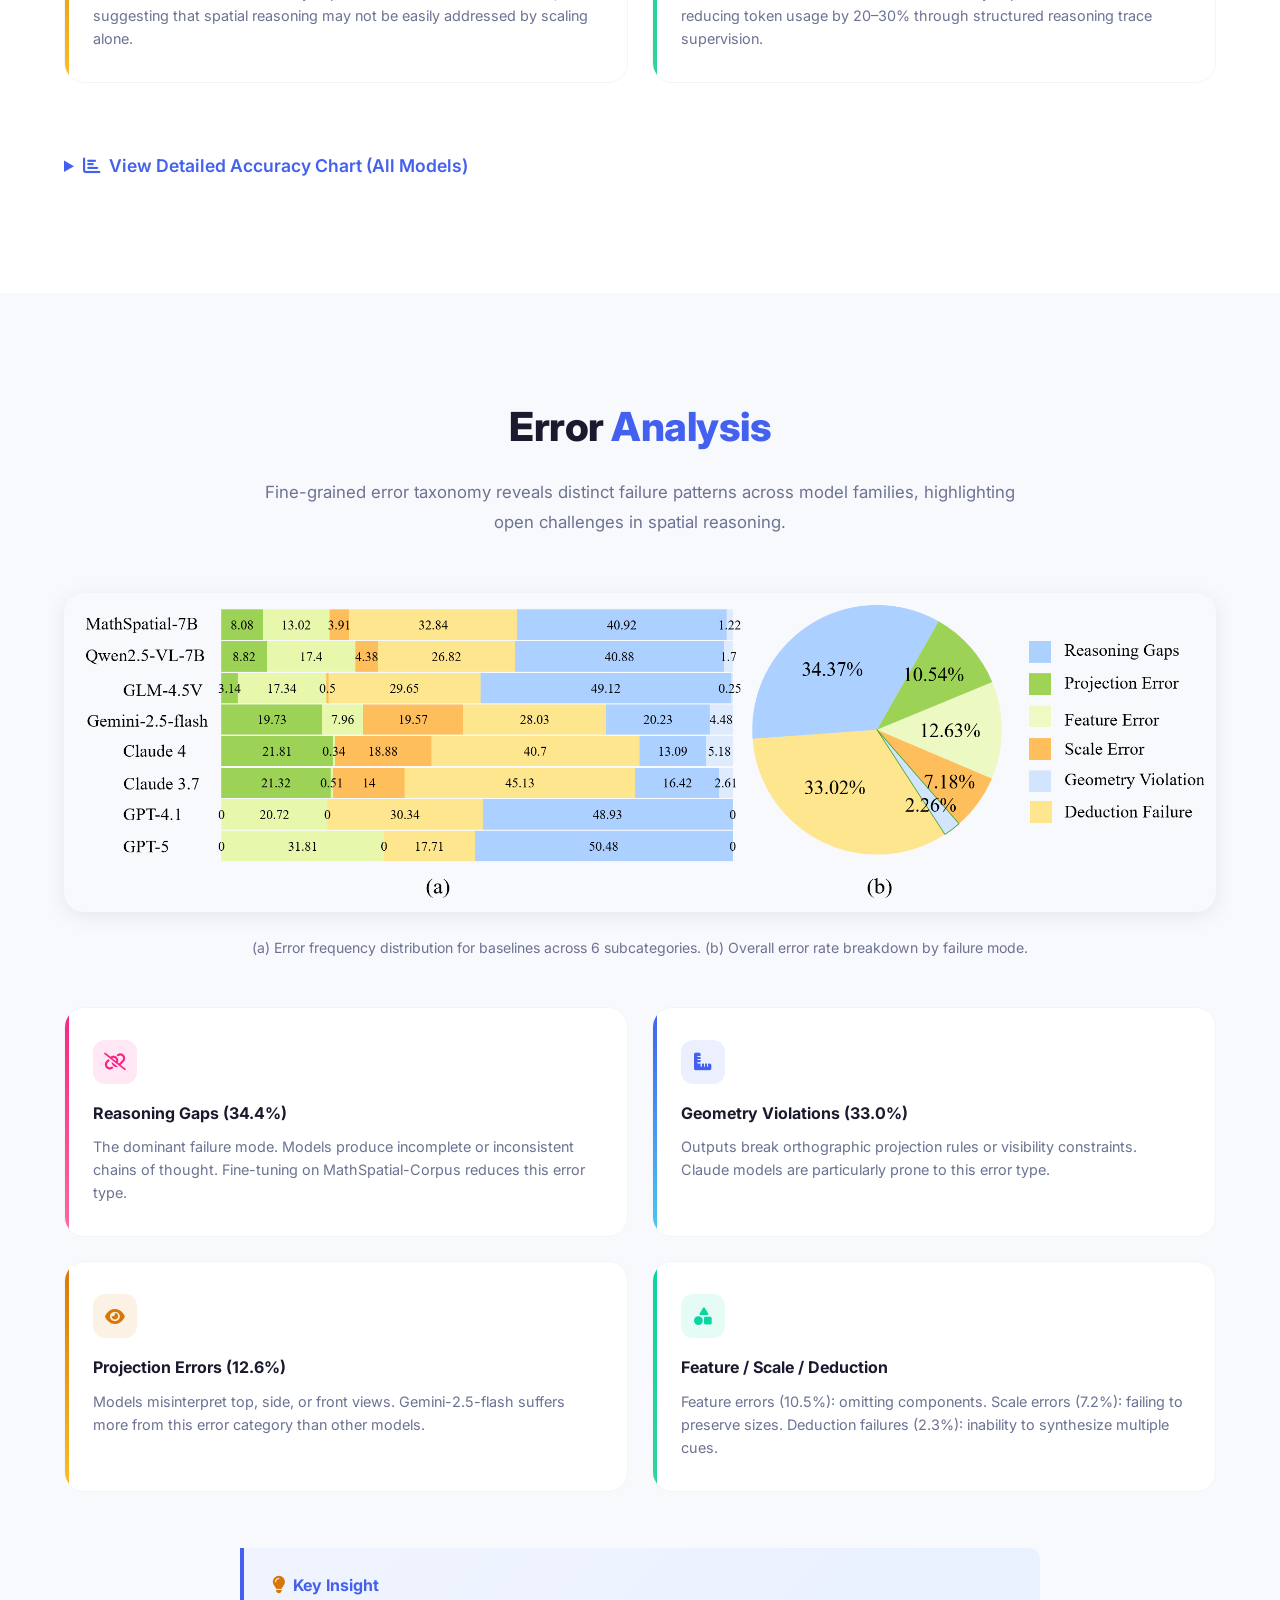
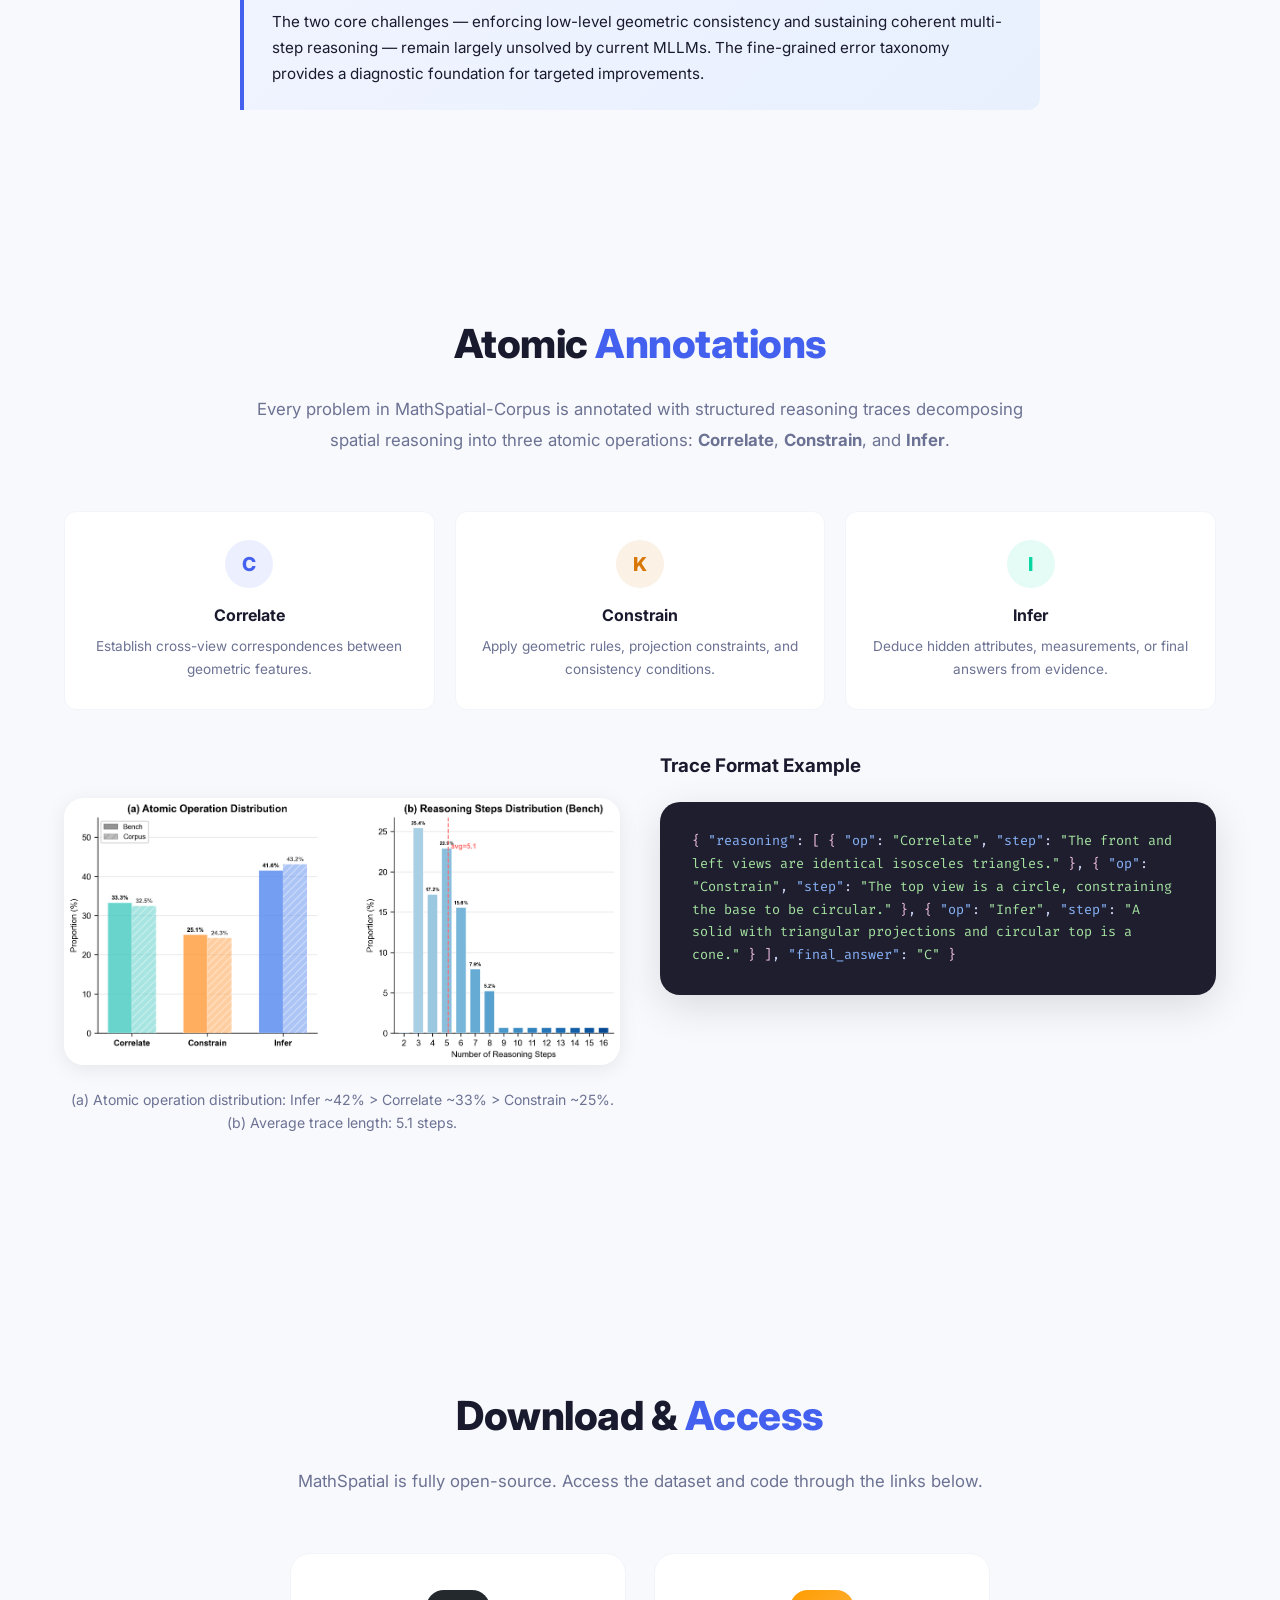
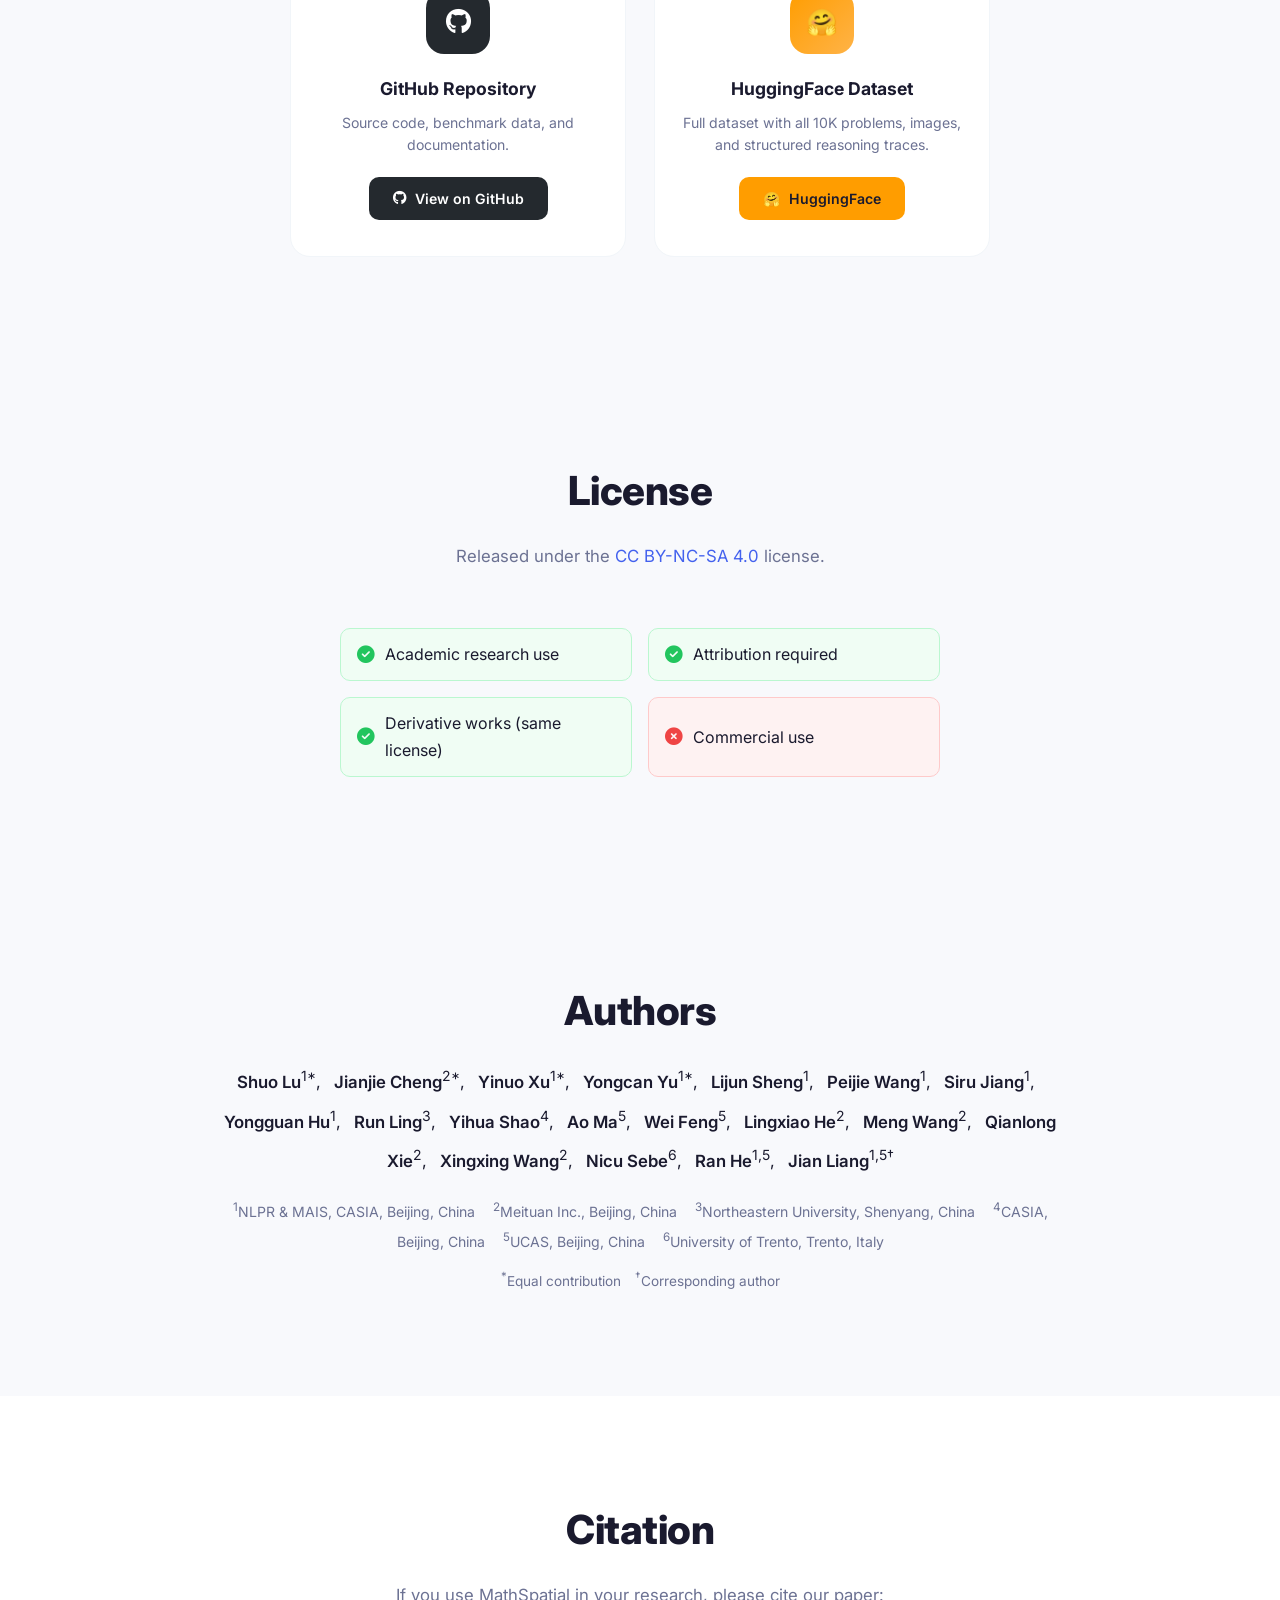
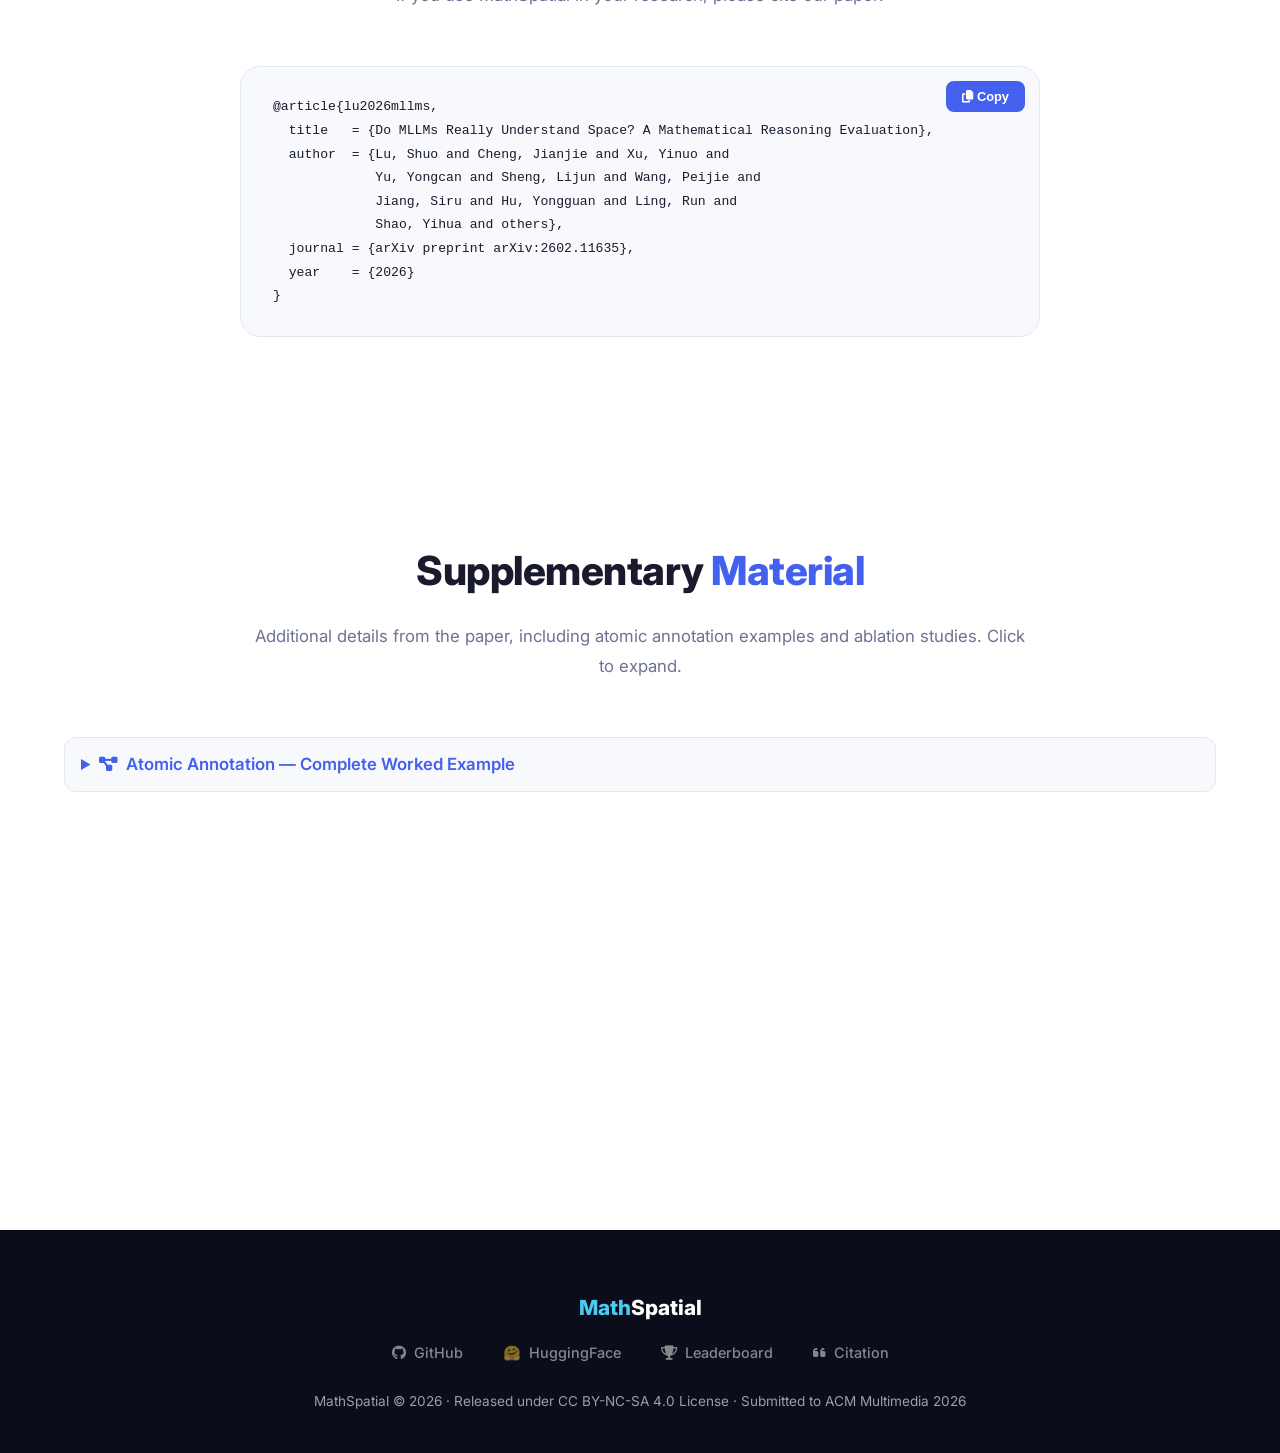
==== commit 08f755fb: "Add authors section, arXiv citation, and update GitHub description - Add full author list (19 author" ====
--- a/index.html
+++ b/index.html
@@ -48,6 +48,8 @@
           <li><a href="#license">License</a></li>
         </ul>
       </li>
+      <li><a href="#authors">Authors</a></li>
+      <li><a href="#citation">Citation</a></li>
       <li><a href="#supplementary">Supplementary</a></li>
     </ul>
     <div class="nav-hamburger" id="hamburger" onclick="toggleNav()">
@@ -84,7 +86,7 @@
       <a class="btn btn-outline-light" href="#leaderboard"><i class="fas fa-trophy"></i> Leaderboard</a>
     </div>
 
-    <p class="hero-team">MathSpatial Team</p>
+    <p class="hero-team">Shuo Lu &middot; Jianjie Cheng &middot; Yinuo Xu &middot; Yongcan Yu &middot; Lijun Sheng &middot; Peijie Wang &middot; Siru Jiang &middot; Yongguan Hu &middot; Run Ling &middot; Yihua Shao &middot; Ao Ma &middot; Wei Feng &middot; Lingxiao He &middot; Meng Wang &middot; Qianlong Xie &middot; Xingxing Wang &middot; Nicu Sebe &middot; Ran He &middot; Jian Liang</p>
   </div>
 </section>
 
@@ -657,7 +659,7 @@
       <div class="access-card">
         <div class="access-icon github"><i class="fab fa-github"></i></div>
         <h3>GitHub Repository</h3>
-        <p>Source code, evaluation scripts, benchmark data, and documentation.</p>
+        <p>Source code, benchmark data, and documentation.</p>
         <a class="btn-sm btn-dark" href="https://github.com/shuolucs/MathSpatial" target="_blank"><i class="fab fa-github"></i> View on GitHub</a>
       </div>
       <div class="access-card">
@@ -682,6 +684,67 @@
       <div style="display:flex; align-items:center; gap:10px; padding:12px 16px; background:#f0fdf4; border-radius:10px; border:1px solid #bbf7d0;"><i class="fas fa-check-circle" style="color:#22c55e; font-size:1.1rem;"></i> Attribution required</div>
       <div style="display:flex; align-items:center; gap:10px; padding:12px 16px; background:#f0fdf4; border-radius:10px; border:1px solid #bbf7d0;"><i class="fas fa-check-circle" style="color:#22c55e; font-size:1.1rem;"></i> Derivative works (same license)</div>
       <div style="display:flex; align-items:center; gap:10px; padding:12px 16px; background:#fef2f2; border-radius:10px; border:1px solid #fecaca;"><i class="fas fa-times-circle" style="color:#ef4444; font-size:1.1rem;"></i> Commercial use</div>
+    </div>
+  </div>
+</section>
+
+<!-- ====== Authors ====== -->
+<section class="section section-alt" id="authors">
+  <div class="container">
+    <h2 class="section-title animate-on-scroll">Authors</h2>
+    <div class="animate-on-scroll" style="max-width:860px; margin:0 auto; text-align:center; line-height:2.2;">
+      <p style="font-size:1.05rem; color:var(--text);">
+        <span style="font-weight:600;">Shuo Lu</span><sup>1*</sup>,&ensp;
+        <span style="font-weight:600;">Jianjie Cheng</span><sup>2*</sup>,&ensp;
+        <span style="font-weight:600;">Yinuo Xu</span><sup>1*</sup>,&ensp;
+        <span style="font-weight:600;">Yongcan Yu</span><sup>1*</sup>,&ensp;
+        <span style="font-weight:600;">Lijun Sheng</span><sup>1</sup>,&ensp;
+        <span style="font-weight:600;">Peijie Wang</span><sup>1</sup>,&ensp;
+        <span style="font-weight:600;">Siru Jiang</span><sup>1</sup>,&ensp;
+        <span style="font-weight:600;">Yongguan Hu</span><sup>1</sup>,&ensp;
+        <span style="font-weight:600;">Run Ling</span><sup>3</sup>,&ensp;
+        <span style="font-weight:600;">Yihua Shao</span><sup>4</sup>,&ensp;
+        <span style="font-weight:600;">Ao Ma</span><sup>5</sup>,&ensp;
+        <span style="font-weight:600;">Wei Feng</span><sup>5</sup>,&ensp;
+        <span style="font-weight:600;">Lingxiao He</span><sup>2</sup>,&ensp;
+        <span style="font-weight:600;">Meng Wang</span><sup>2</sup>,&ensp;
+        <span style="font-weight:600;">Qianlong Xie</span><sup>2</sup>,&ensp;
+        <span style="font-weight:600;">Xingxing Wang</span><sup>2</sup>,&ensp;
+        <span style="font-weight:600;">Nicu Sebe</span><sup>6</sup>,&ensp;
+        <span style="font-weight:600;">Ran He</span><sup>1,5</sup>,&ensp;
+        <span style="font-weight:600;">Jian Liang</span><sup>1,5&dagger;</sup>
+      </p>
+      <p style="font-size:0.88rem; color:var(--text-light); margin-top:16px; line-height:2;">
+        <sup>1</sup>NLPR &amp; MAIS, CASIA, Beijing, China&emsp;
+        <sup>2</sup>Meituan Inc., Beijing, China&emsp;
+        <sup>3</sup>Northeastern University, Shenyang, China&emsp;
+        <sup>4</sup>CASIA, Beijing, China&emsp;
+        <sup>5</sup>UCAS, Beijing, China&emsp;
+        <sup>6</sup>University of Trento, Trento, Italy
+      </p>
+      <p style="font-size:0.85rem; color:var(--text-light); margin-top:8px;">
+        <sup>*</sup>Equal contribution&emsp;<sup>&dagger;</sup>Corresponding author
+      </p>
+    </div>
+  </div>
+</section>
+
+<!-- ====== Citation ====== -->
+<section class="section" id="citation">
+  <div class="container">
+    <h2 class="section-title animate-on-scroll">Citation</h2>
+    <p class="section-desc animate-on-scroll">If you use MathSpatial in your research, please cite our paper:</p>
+    <div class="citation-block animate-on-scroll" id="citationBlock">
+      <button class="copy-btn" onclick="copyCitation()"><i class="fas fa-copy"></i> Copy</button>
+<pre>@article{lu2026mllms,
+  title   = {Do MLLMs Really Understand Space? A Mathematical Reasoning Evaluation},
+  author  = {Lu, Shuo and Cheng, Jianjie and Xu, Yinuo and
+             Yu, Yongcan and Sheng, Lijun and Wang, Peijie and
+             Jiang, Siru and Hu, Yongguan and Ling, Run and
+             Shao, Yihua and others},
+  journal = {arXiv preprint arXiv:2602.11635},
+  year    = {2026}
+}</pre>
     </div>
   </div>
 </section>
@@ -783,6 +846,7 @@
       <a href="https://github.com/shuolucs/MathSpatial" target="_blank"><i class="fab fa-github"></i> GitHub</a>
       <a href="https://huggingface.co/datasets/shuolucs/MathSpatial" target="_blank"><span>&#129303;</span> HuggingFace</a>
       <a href="#leaderboard"><i class="fas fa-trophy"></i> Leaderboard</a>
+      <a href="#citation"><i class="fas fa-quote-left"></i> Citation</a>
     </div>
     <p>MathSpatial &copy; 2026 &middot; Released under CC BY-NC-SA 4.0 License &middot; Submitted to ACM Multimedia 2026</p>
   </div>
@@ -822,6 +886,16 @@
 }, { threshold: 0.1, rootMargin: '0px 0px -50px 0px' });
 
 document.querySelectorAll('.animate-on-scroll').forEach(el => observer.observe(el));
+
+/* ---- Copy citation ---- */
+function copyCitation() {
+  const text = document.querySelector('#citationBlock pre').textContent;
+  navigator.clipboard.writeText(text).then(() => {
+    const btn = document.querySelector('.copy-btn');
+    btn.innerHTML = '<i class="fas fa-check"></i> Copied';
+    setTimeout(() => { btn.innerHTML = '<i class="fas fa-copy"></i> Copy'; }, 2000);
+  });
+}
 
 /* ---- Leaderboard filter ---- */
 document.querySelectorAll('.lb-filter').forEach(btn => {
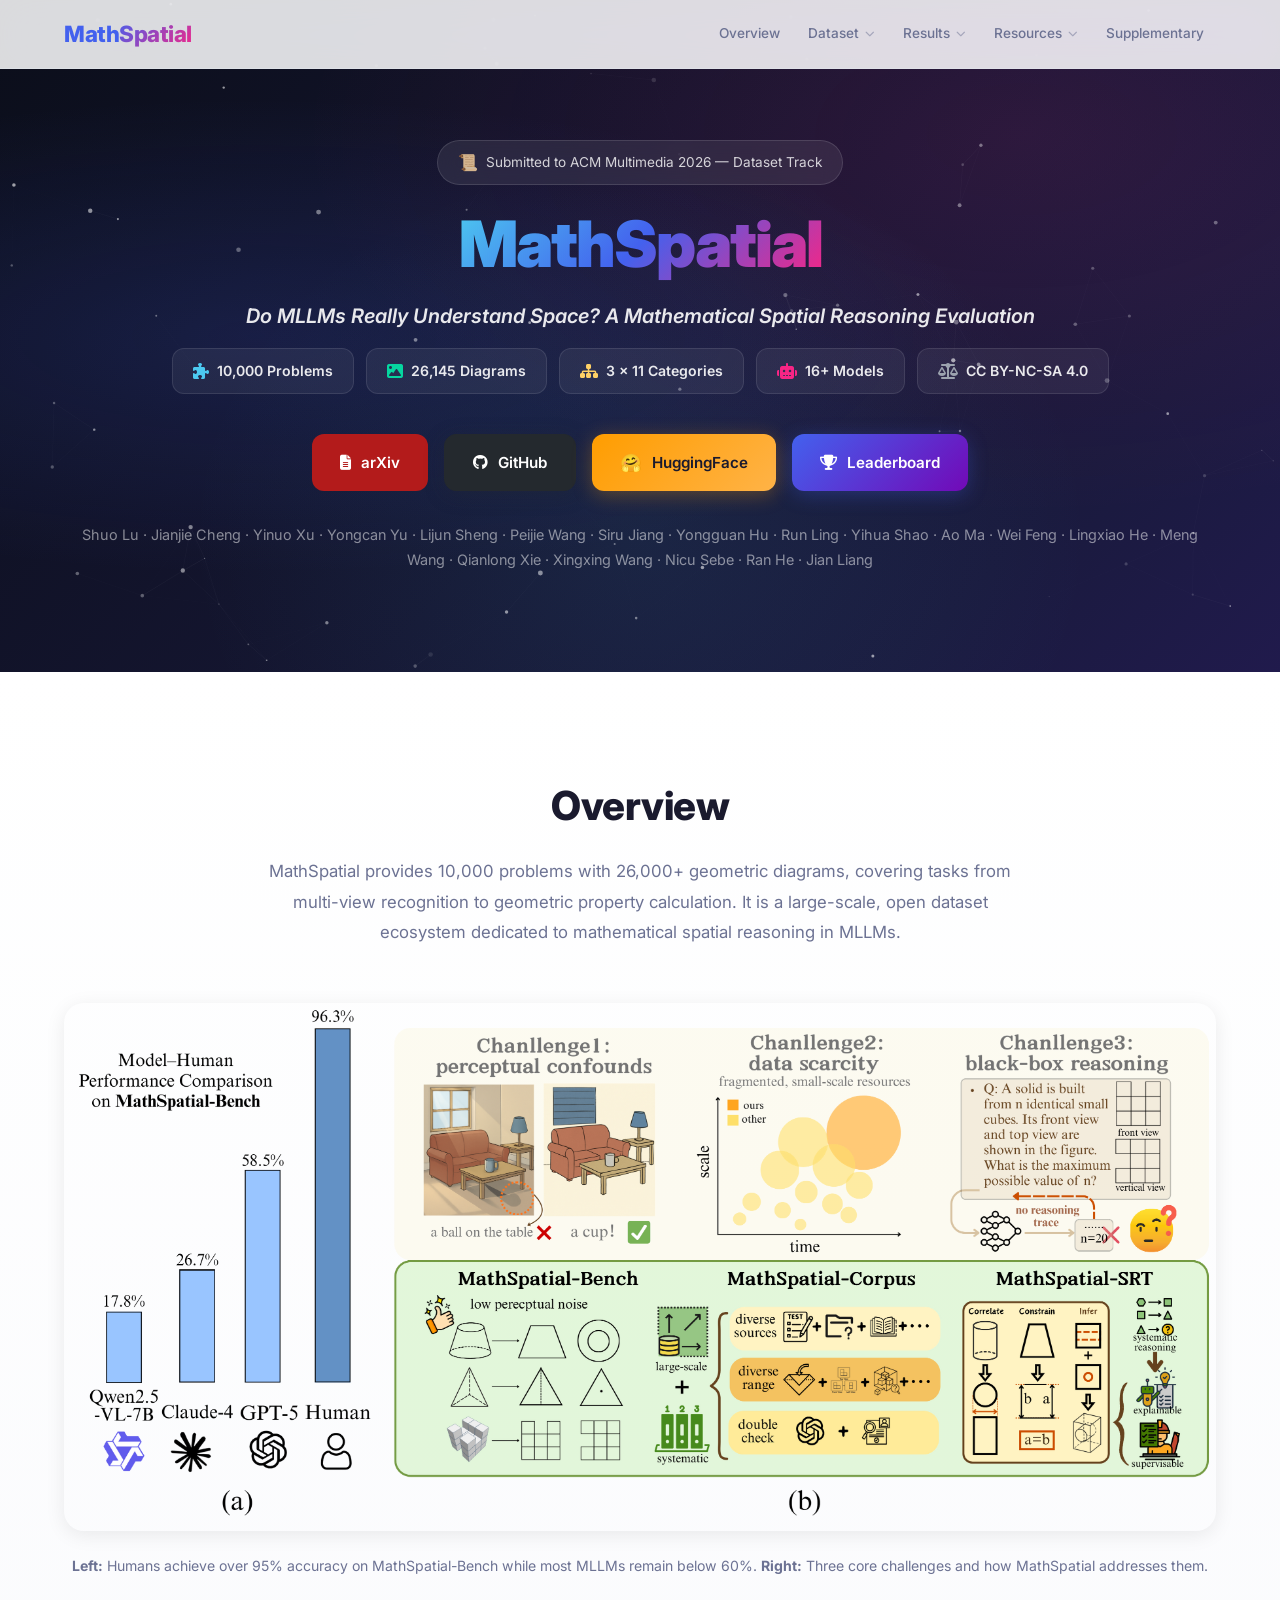
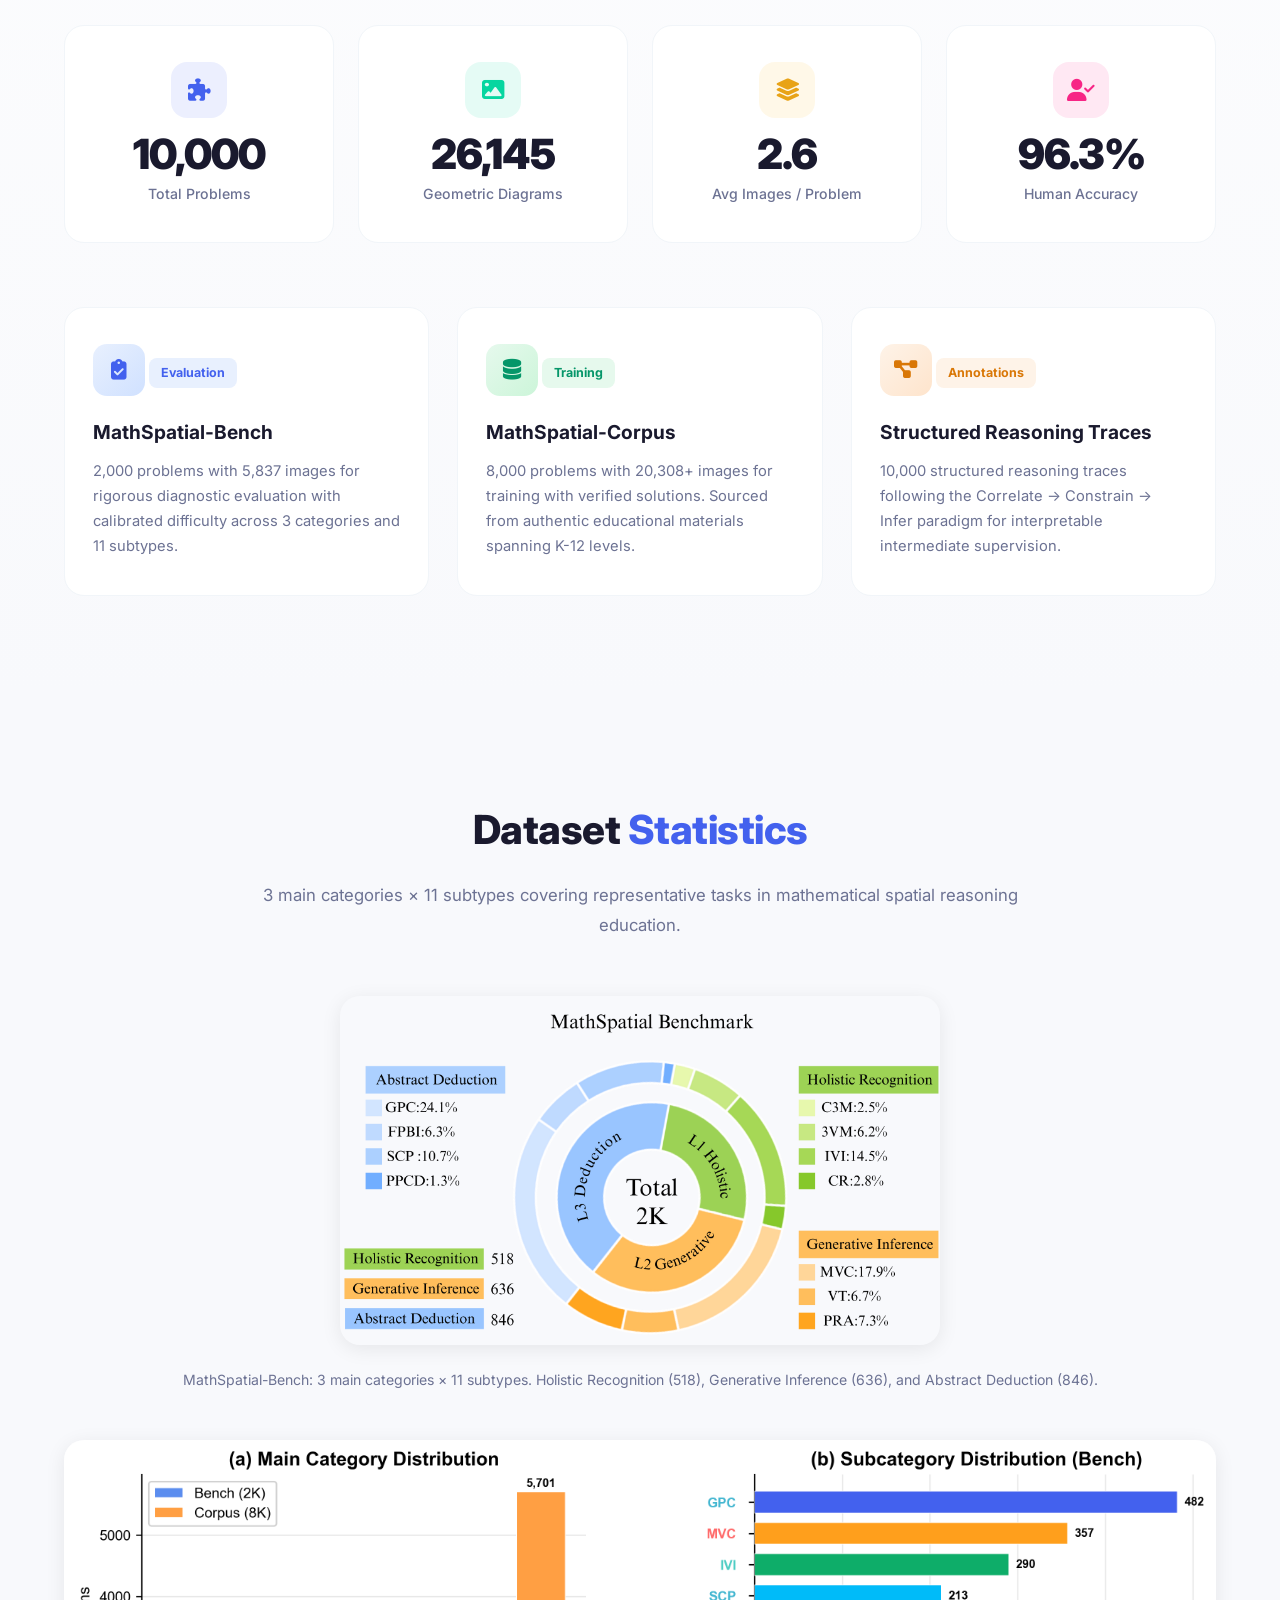
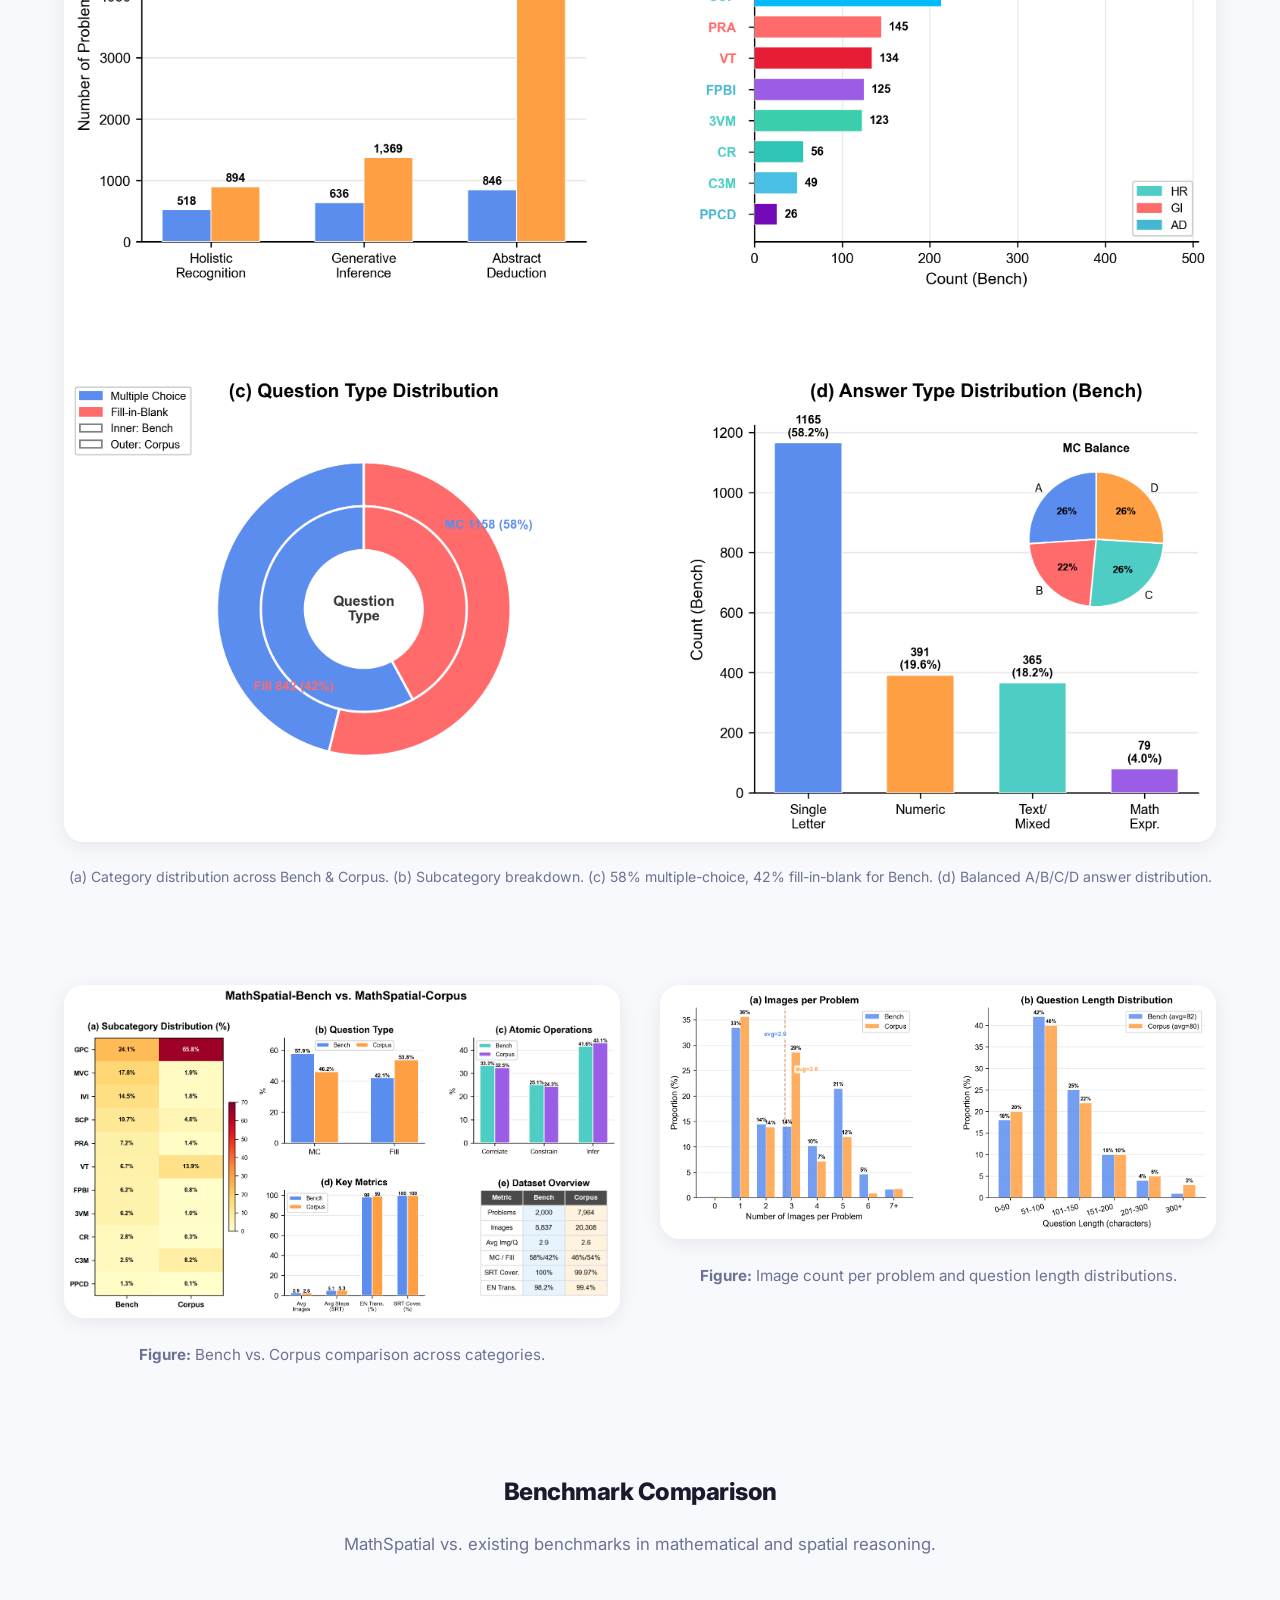
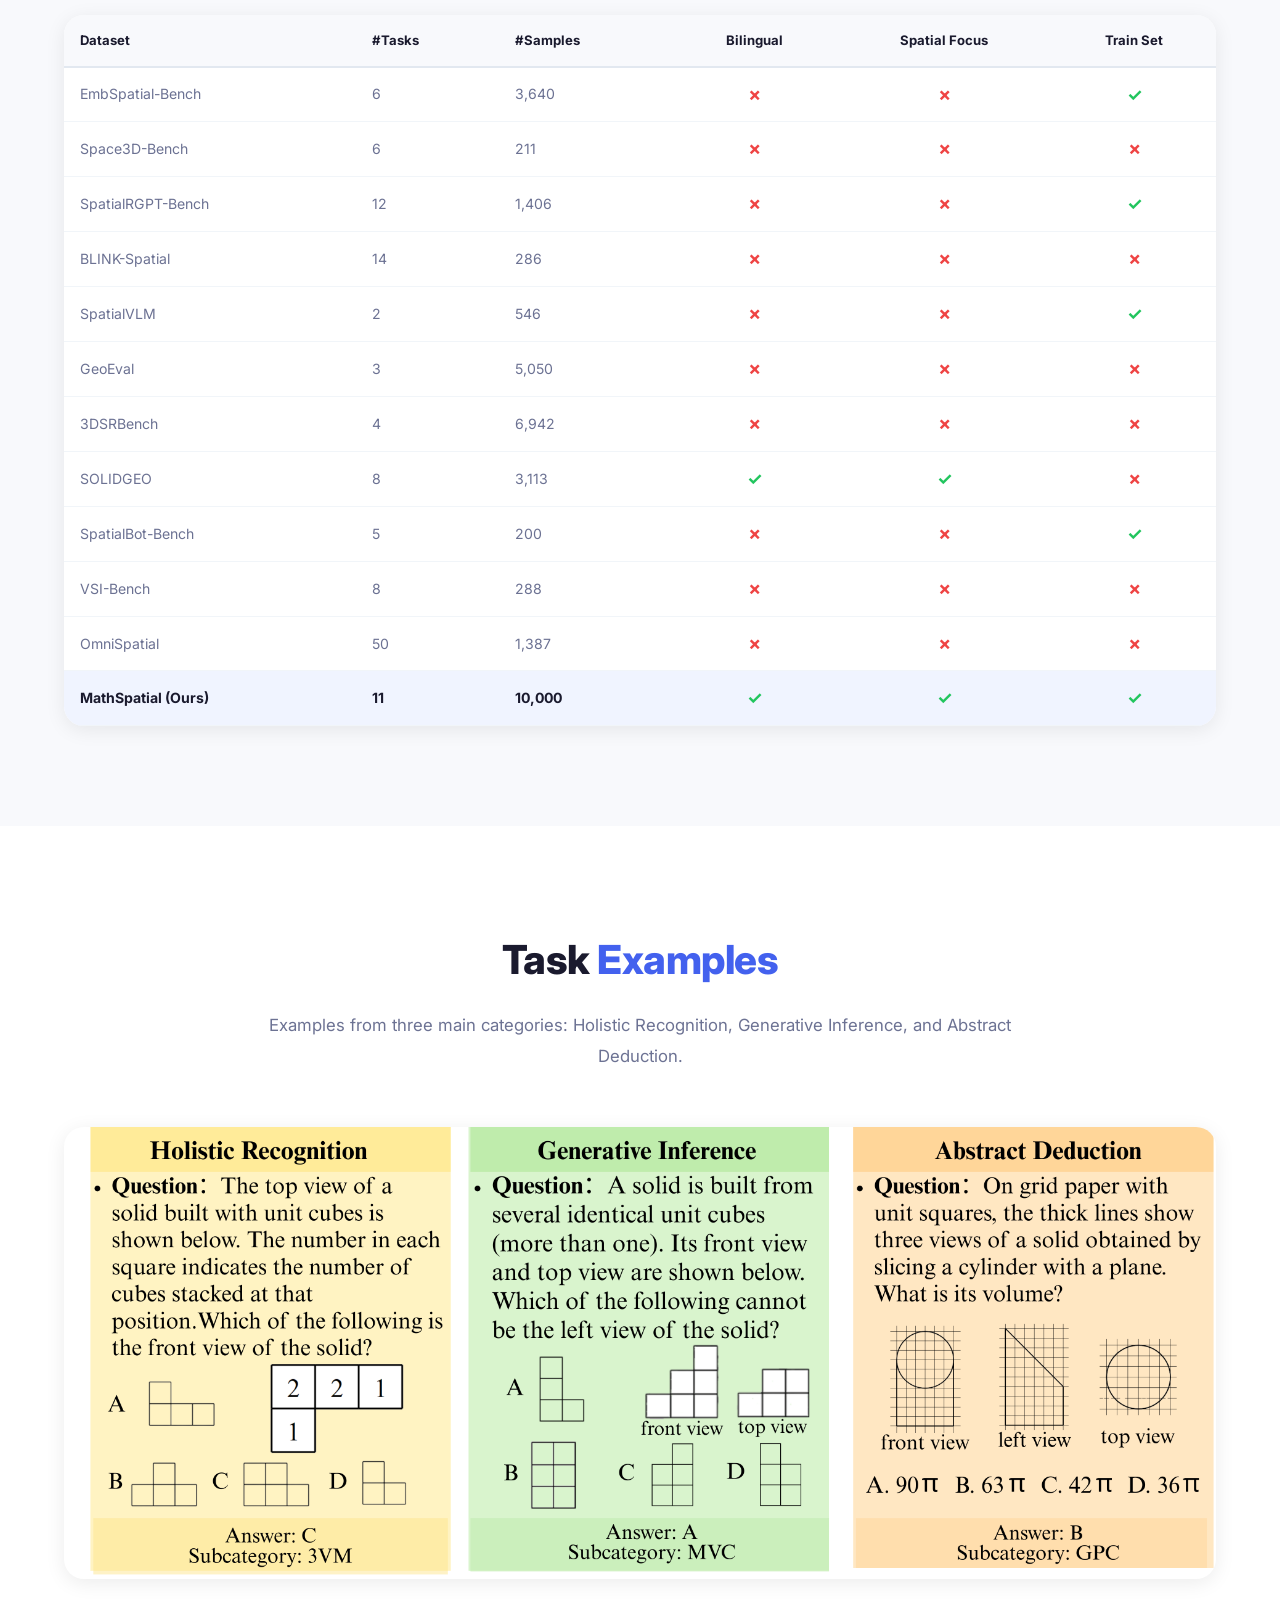
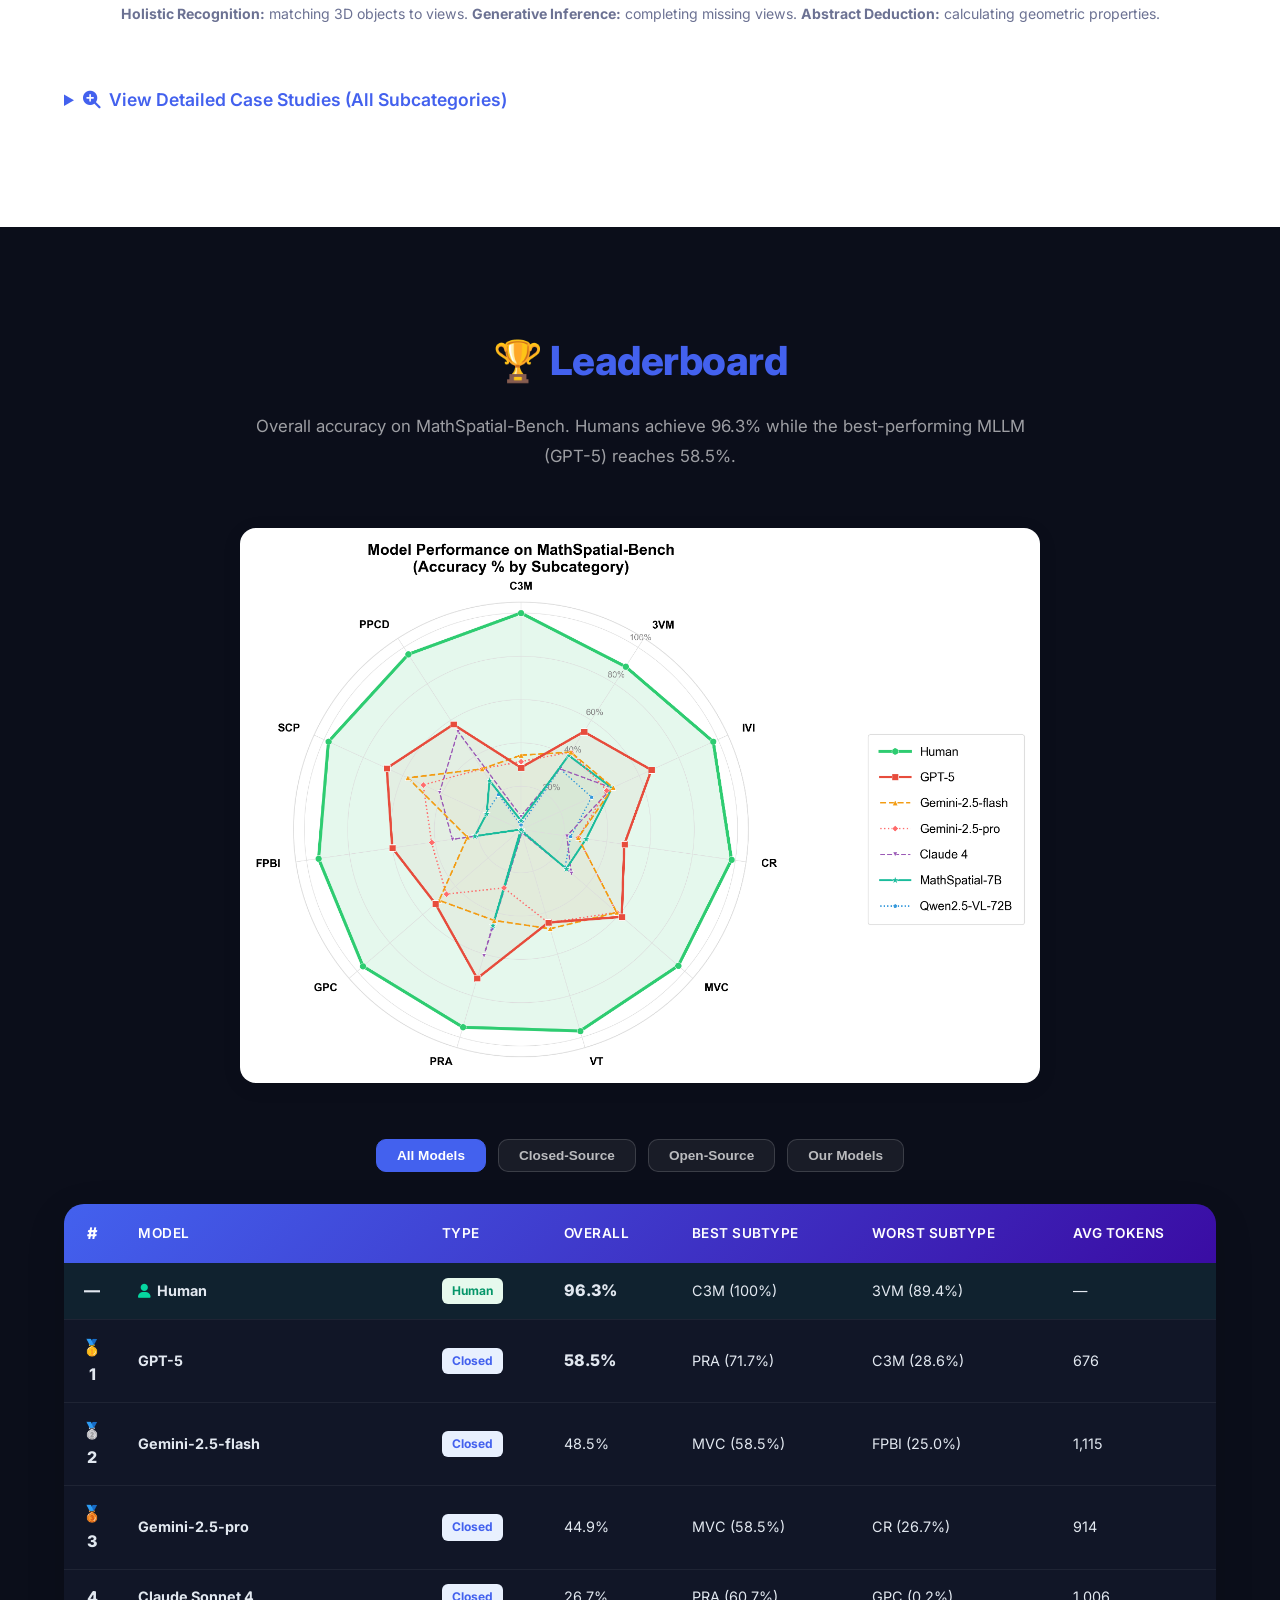
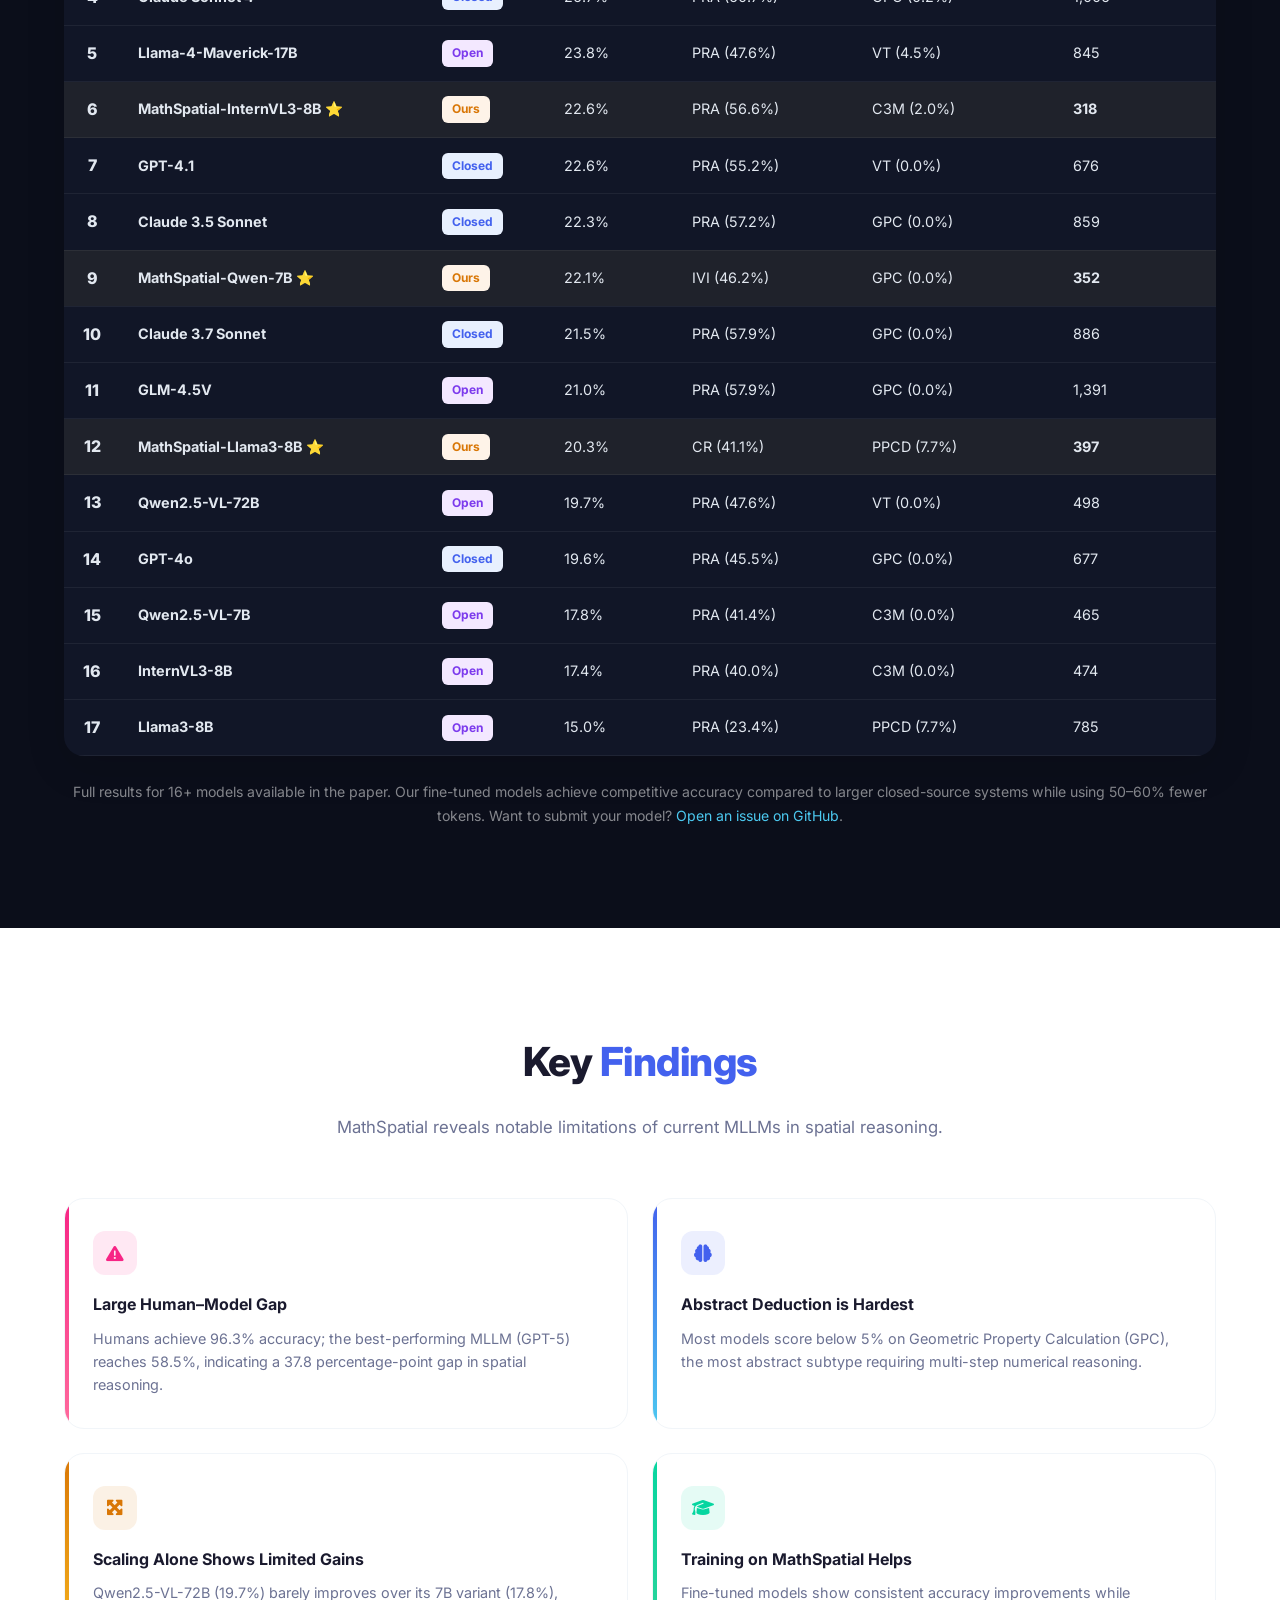
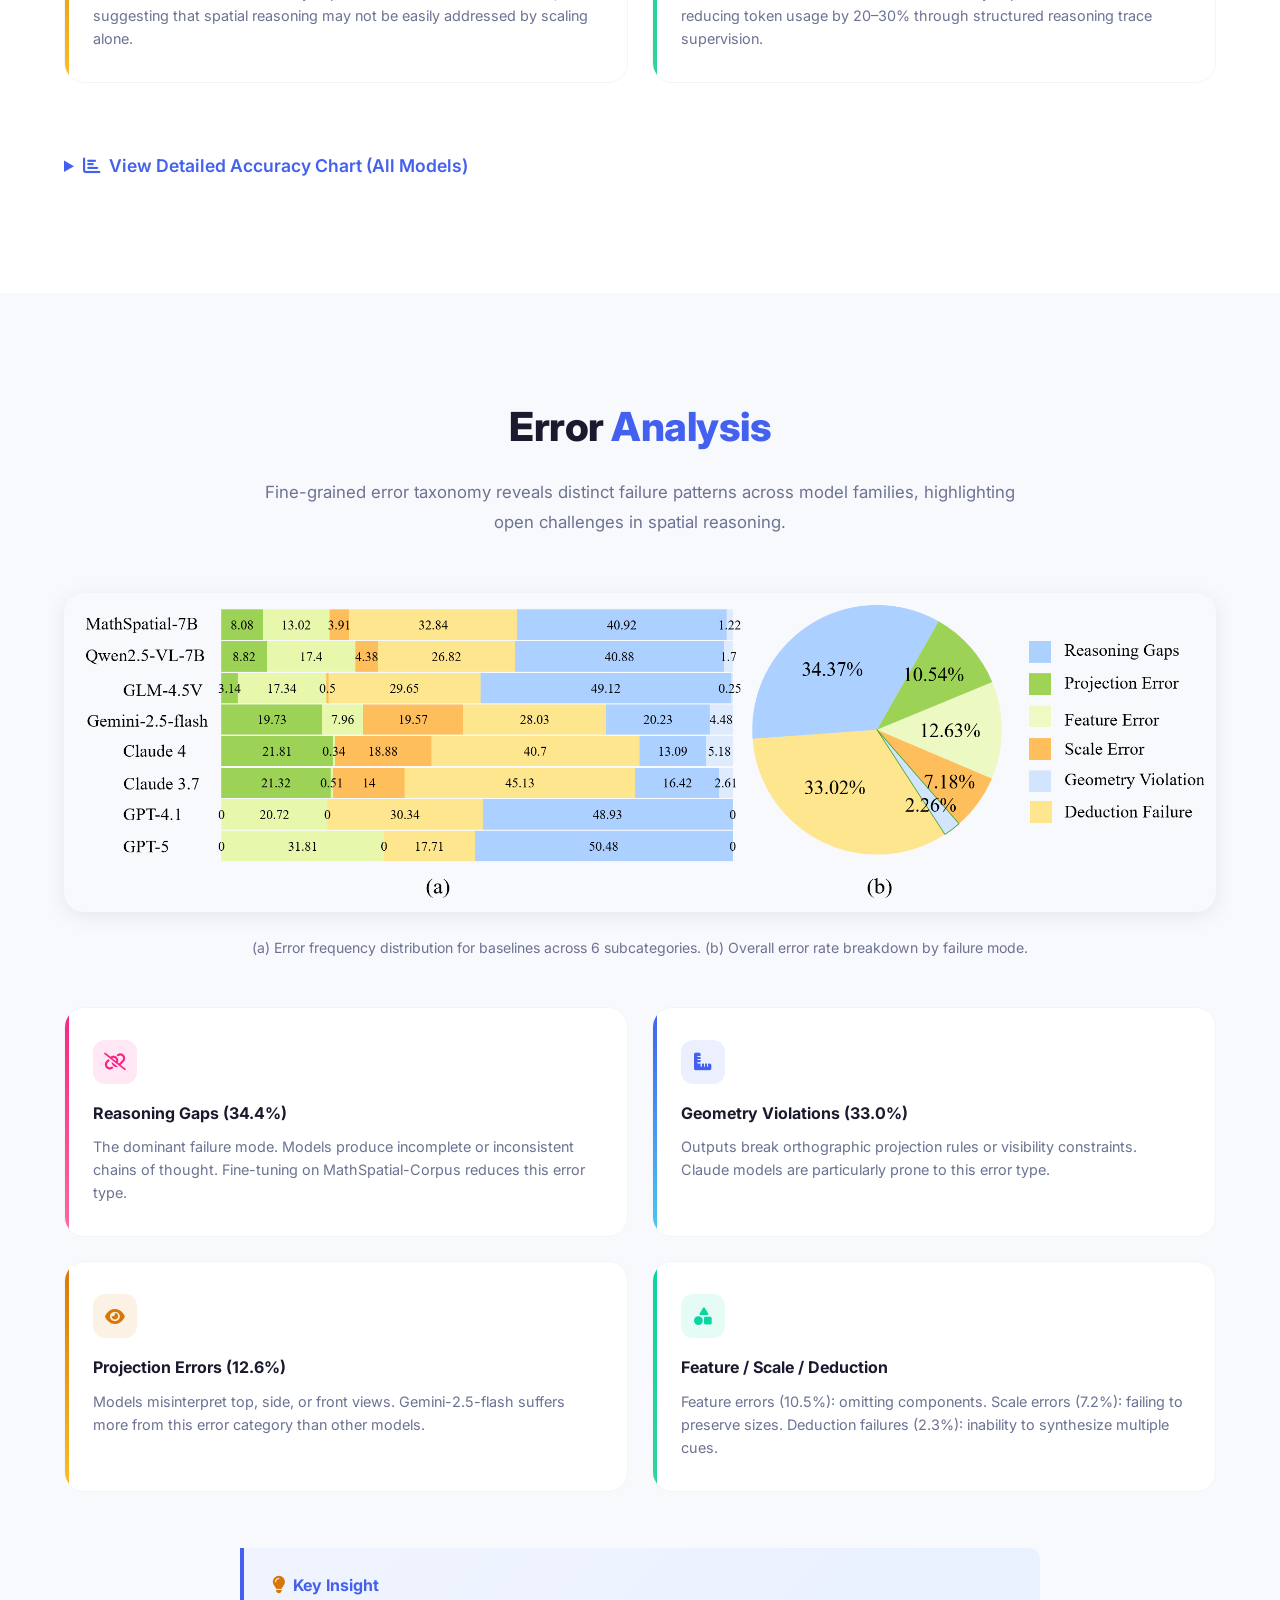
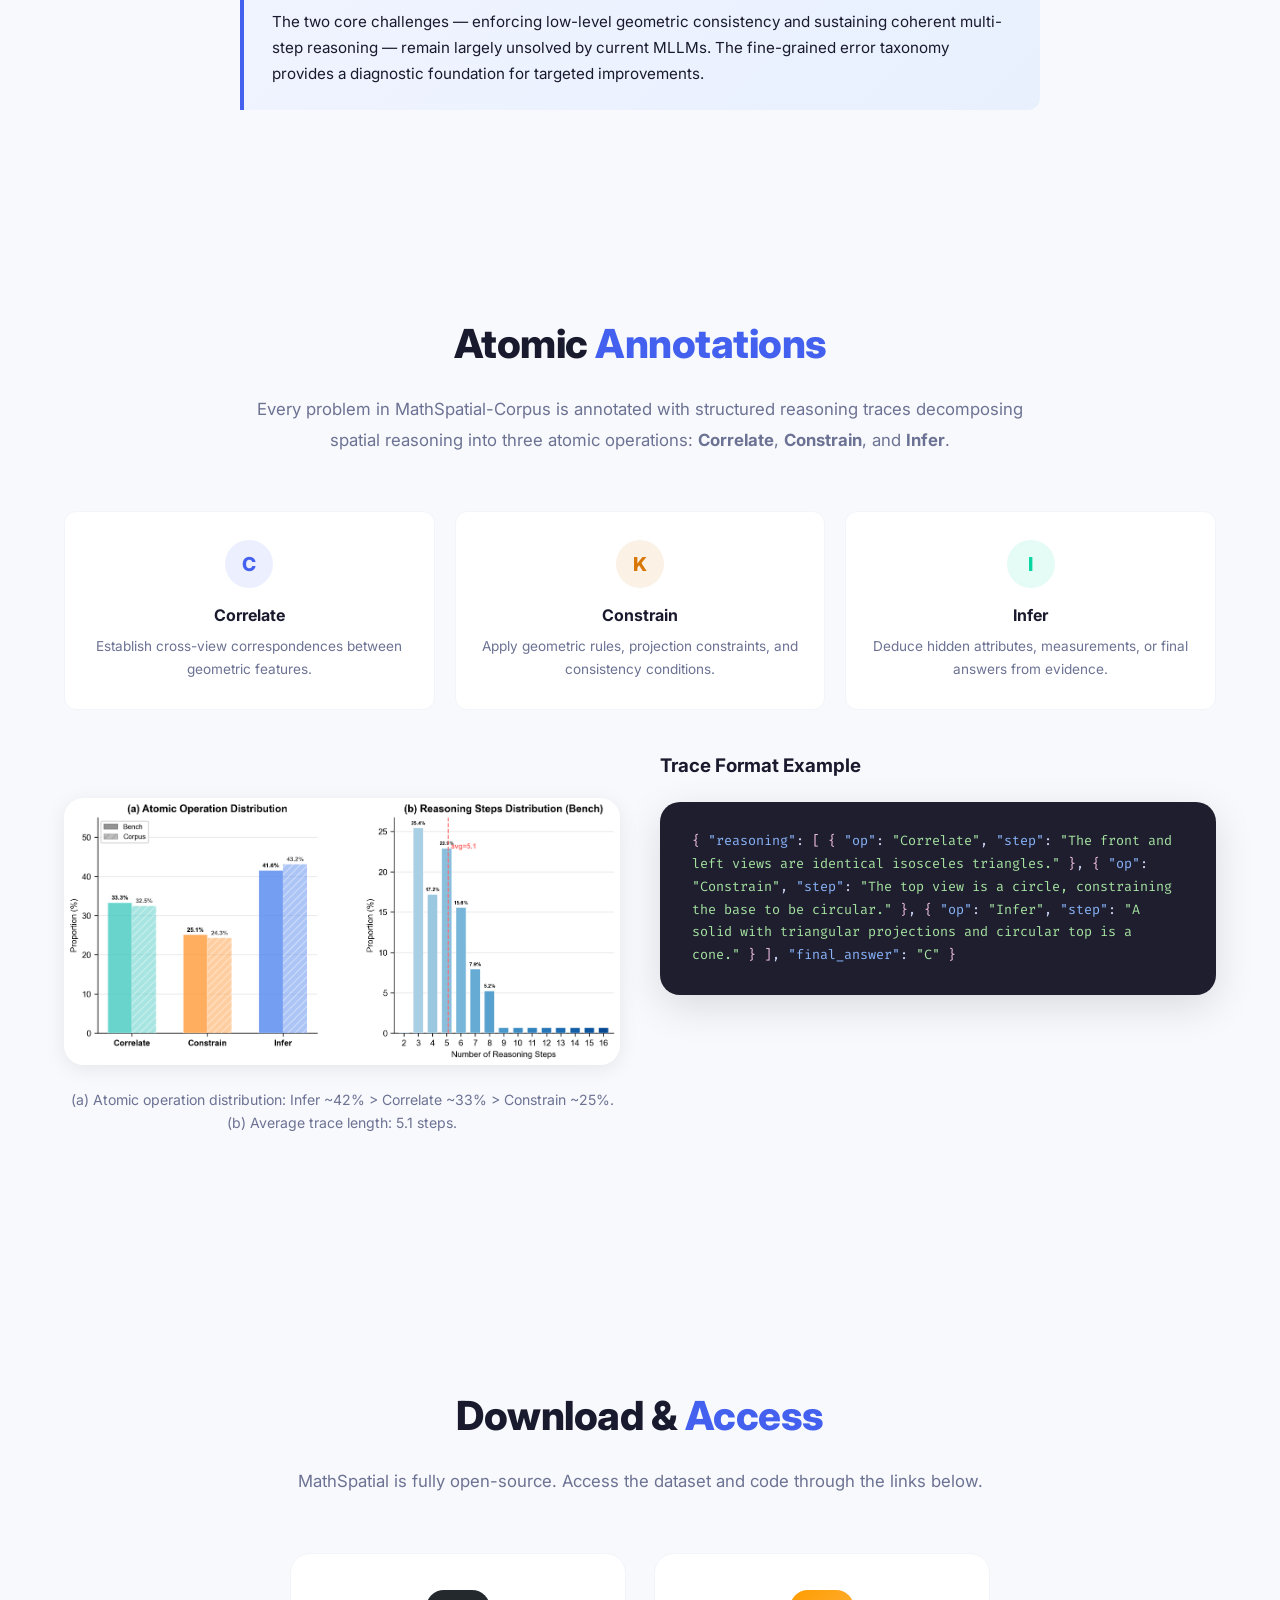
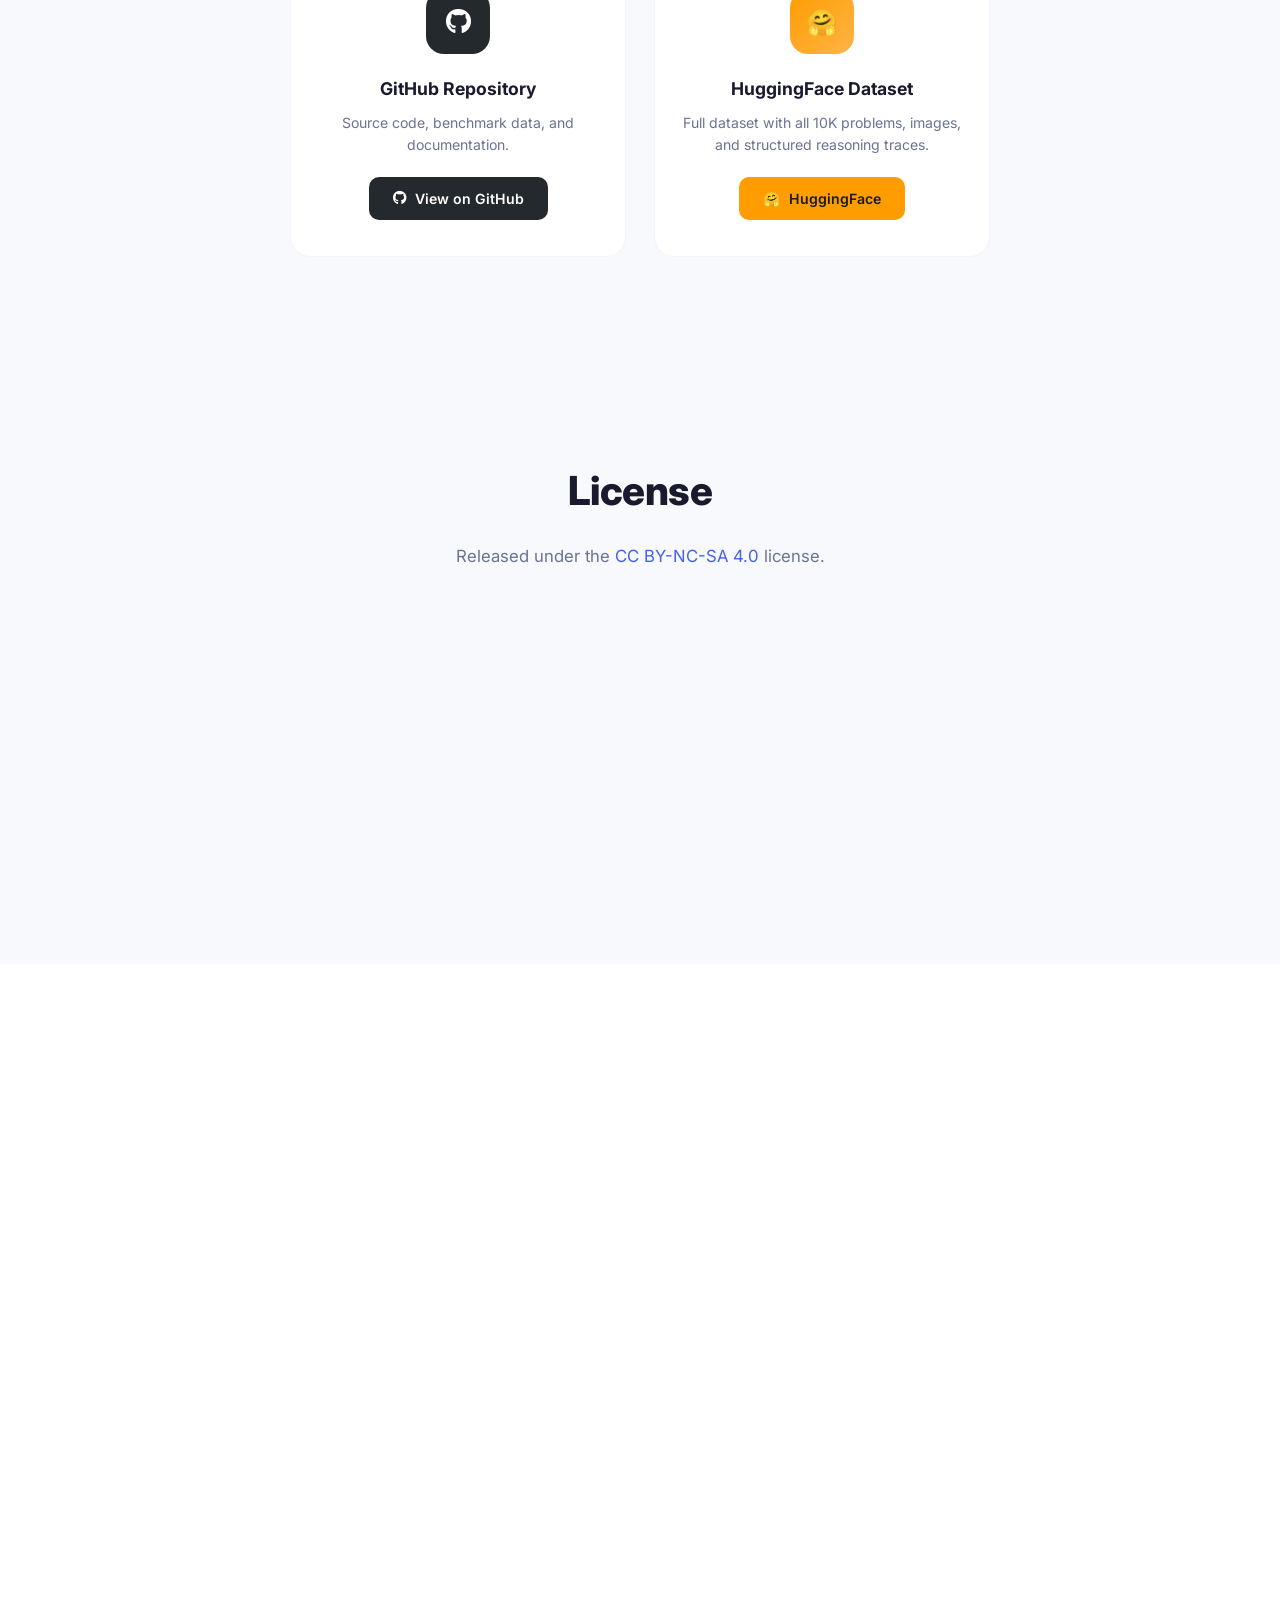
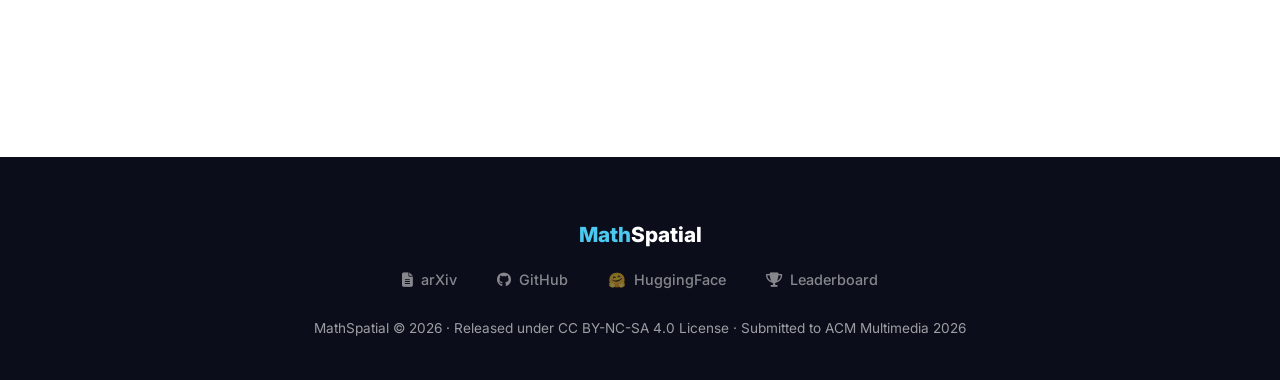
==== commit 2f96df21: "Refactor: remove Authors section, move Citation into License as collapsible, add arXiv button - Remo" ====
--- a/index.html
+++ b/index.html
@@ -48,8 +48,6 @@
           <li><a href="#license">License</a></li>
         </ul>
       </li>
-      <li><a href="#authors">Authors</a></li>
-      <li><a href="#citation">Citation</a></li>
       <li><a href="#supplementary">Supplementary</a></li>
     </ul>
     <div class="nav-hamburger" id="hamburger" onclick="toggleNav()">
@@ -81,6 +79,7 @@
     </div>
 
     <div class="hero-buttons">
+      <a class="btn btn-arxiv" href="https://arxiv.org/abs/2602.11635" target="_blank" style="background:#b31b1b; color:#fff;"><i class="fas fa-file-alt"></i> arXiv</a>
       <a class="btn btn-github" href="https://github.com/shuolucs/MathSpatial" target="_blank"><i class="fab fa-github"></i> GitHub</a>
       <a class="btn btn-hf" href="https://huggingface.co/datasets/shuolucs/MathSpatial" target="_blank"><span style="font-size:1.1rem">&#129303;</span> HuggingFace</a>
       <a class="btn btn-outline-light" href="#leaderboard"><i class="fas fa-trophy"></i> Leaderboard</a>
@@ -685,67 +684,30 @@
       <div style="display:flex; align-items:center; gap:10px; padding:12px 16px; background:#f0fdf4; border-radius:10px; border:1px solid #bbf7d0;"><i class="fas fa-check-circle" style="color:#22c55e; font-size:1.1rem;"></i> Derivative works (same license)</div>
       <div style="display:flex; align-items:center; gap:10px; padding:12px 16px; background:#fef2f2; border-radius:10px; border:1px solid #fecaca;"><i class="fas fa-times-circle" style="color:#ef4444; font-size:1.1rem;"></i> Commercial use</div>
     </div>
-  </div>
-</section>
-
-<!-- ====== Authors ====== -->
-<section class="section section-alt" id="authors">
-  <div class="container">
-    <h2 class="section-title animate-on-scroll">Authors</h2>
-    <div class="animate-on-scroll" style="max-width:860px; margin:0 auto; text-align:center; line-height:2.2;">
-      <p style="font-size:1.05rem; color:var(--text);">
-        <span style="font-weight:600;">Shuo Lu</span><sup>1*</sup>,&ensp;
-        <span style="font-weight:600;">Jianjie Cheng</span><sup>2*</sup>,&ensp;
-        <span style="font-weight:600;">Yinuo Xu</span><sup>1*</sup>,&ensp;
-        <span style="font-weight:600;">Yongcan Yu</span><sup>1*</sup>,&ensp;
-        <span style="font-weight:600;">Lijun Sheng</span><sup>1</sup>,&ensp;
-        <span style="font-weight:600;">Peijie Wang</span><sup>1</sup>,&ensp;
-        <span style="font-weight:600;">Siru Jiang</span><sup>1</sup>,&ensp;
-        <span style="font-weight:600;">Yongguan Hu</span><sup>1</sup>,&ensp;
-        <span style="font-weight:600;">Run Ling</span><sup>3</sup>,&ensp;
-        <span style="font-weight:600;">Yihua Shao</span><sup>4</sup>,&ensp;
-        <span style="font-weight:600;">Ao Ma</span><sup>5</sup>,&ensp;
-        <span style="font-weight:600;">Wei Feng</span><sup>5</sup>,&ensp;
-        <span style="font-weight:600;">Lingxiao He</span><sup>2</sup>,&ensp;
-        <span style="font-weight:600;">Meng Wang</span><sup>2</sup>,&ensp;
-        <span style="font-weight:600;">Qianlong Xie</span><sup>2</sup>,&ensp;
-        <span style="font-weight:600;">Xingxing Wang</span><sup>2</sup>,&ensp;
-        <span style="font-weight:600;">Nicu Sebe</span><sup>6</sup>,&ensp;
-        <span style="font-weight:600;">Ran He</span><sup>1,5</sup>,&ensp;
-        <span style="font-weight:600;">Jian Liang</span><sup>1,5&dagger;</sup>
-      </p>
-      <p style="font-size:0.88rem; color:var(--text-light); margin-top:16px; line-height:2;">
-        <sup>1</sup>NLPR &amp; MAIS, CASIA, Beijing, China&emsp;
-        <sup>2</sup>Meituan Inc., Beijing, China&emsp;
-        <sup>3</sup>Northeastern University, Shenyang, China&emsp;
-        <sup>4</sup>CASIA, Beijing, China&emsp;
-        <sup>5</sup>UCAS, Beijing, China&emsp;
-        <sup>6</sup>University of Trento, Trento, Italy
-      </p>
-      <p style="font-size:0.85rem; color:var(--text-light); margin-top:8px;">
-        <sup>*</sup>Equal contribution&emsp;<sup>&dagger;</sup>Corresponding author
-      </p>
-    </div>
-  </div>
-</section>
-
-<!-- ====== Citation ====== -->
-<section class="section" id="citation">
-  <div class="container">
-    <h2 class="section-title animate-on-scroll">Citation</h2>
-    <p class="section-desc animate-on-scroll">If you use MathSpatial in your research, please cite our paper:</p>
-    <div class="citation-block animate-on-scroll" id="citationBlock">
-      <button class="copy-btn" onclick="copyCitation()"><i class="fas fa-copy"></i> Copy</button>
+
+    <details class="collapsible animate-on-scroll" style="margin-top:32px;" id="citation">
+      <summary style="cursor:pointer; font-size:1.05rem; font-weight:600; color:var(--primary); padding:12px 16px; background:var(--bg-alt); border-radius:var(--radius); border:1px solid var(--border);">
+        <i class="fas fa-quote-left" style="margin-right:8px;"></i>Citation &mdash; BibTeX
+      </summary>
+      <div style="margin-top:16px;">
+        <p style="margin-bottom:12px; color:var(--text-light);">If you use MathSpatial in your research, please cite our paper:</p>
+        <div class="citation-block" id="citationBlock" style="position:relative;">
+          <button class="copy-btn" onclick="copyCitation()"><i class="fas fa-copy"></i> Copy</button>
 <pre>@article{lu2026mllms,
   title   = {Do MLLMs Really Understand Space? A Mathematical Reasoning Evaluation},
   author  = {Lu, Shuo and Cheng, Jianjie and Xu, Yinuo and
              Yu, Yongcan and Sheng, Lijun and Wang, Peijie and
              Jiang, Siru and Hu, Yongguan and Ling, Run and
-             Shao, Yihua and others},
+             Shao, Yihua and Ma, Ao and Feng, Wei and
+             He, Lingxiao and Wang, Meng and Xie, Qianlong and
+             Wang, Xingxing and Sebe, Nicu and He, Ran and
+             Liang, Jian},
   journal = {arXiv preprint arXiv:2602.11635},
   year    = {2026}
 }</pre>
-    </div>
+        </div>
+      </div>
+    </details>
   </div>
 </section>
 
@@ -843,10 +805,10 @@
   <div class="container">
     <div class="footer-brand"><span>Math</span>Spatial</div>
     <div class="footer-links">
+      <a href="https://arxiv.org/abs/2602.11635" target="_blank"><i class="fas fa-file-alt"></i> arXiv</a>
       <a href="https://github.com/shuolucs/MathSpatial" target="_blank"><i class="fab fa-github"></i> GitHub</a>
       <a href="https://huggingface.co/datasets/shuolucs/MathSpatial" target="_blank"><span>&#129303;</span> HuggingFace</a>
       <a href="#leaderboard"><i class="fas fa-trophy"></i> Leaderboard</a>
-      <a href="#citation"><i class="fas fa-quote-left"></i> Citation</a>
     </div>
     <p>MathSpatial &copy; 2026 &middot; Released under CC BY-NC-SA 4.0 License &middot; Submitted to ACM Multimedia 2026</p>
   </div>
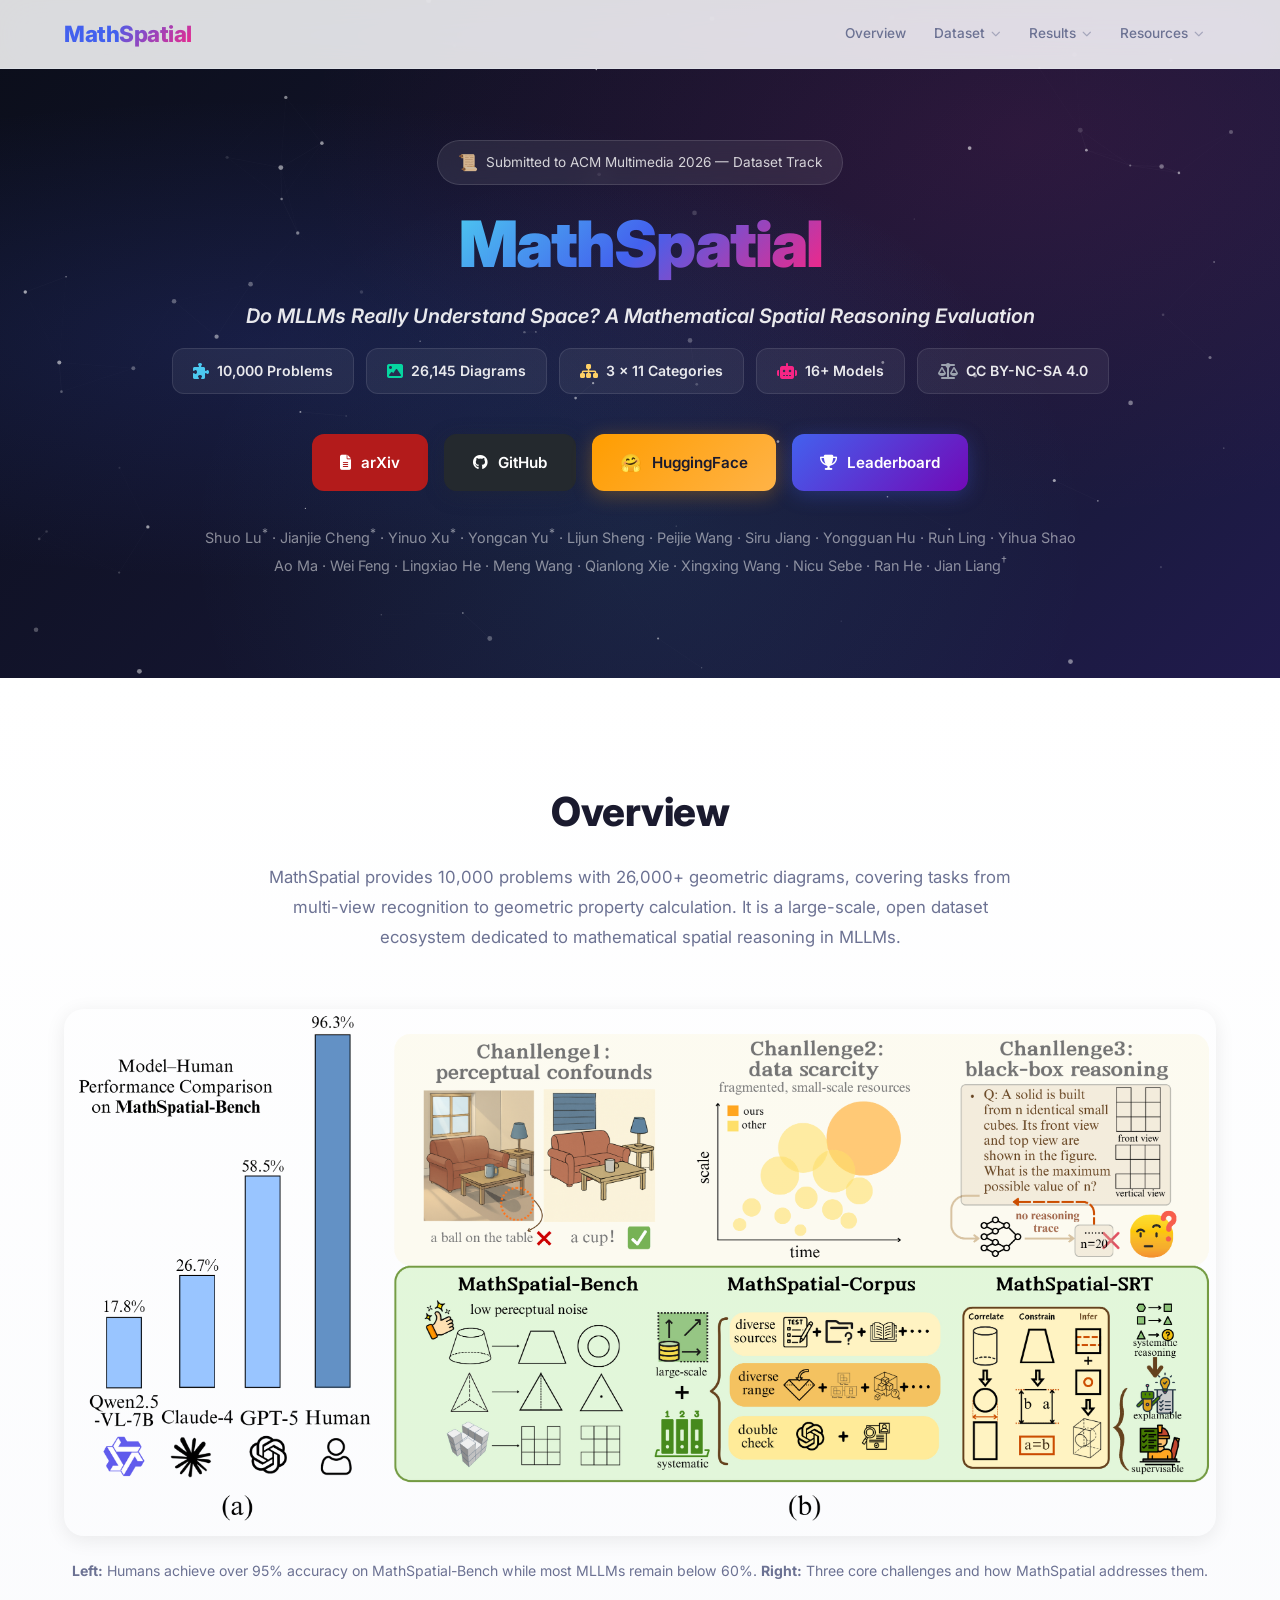
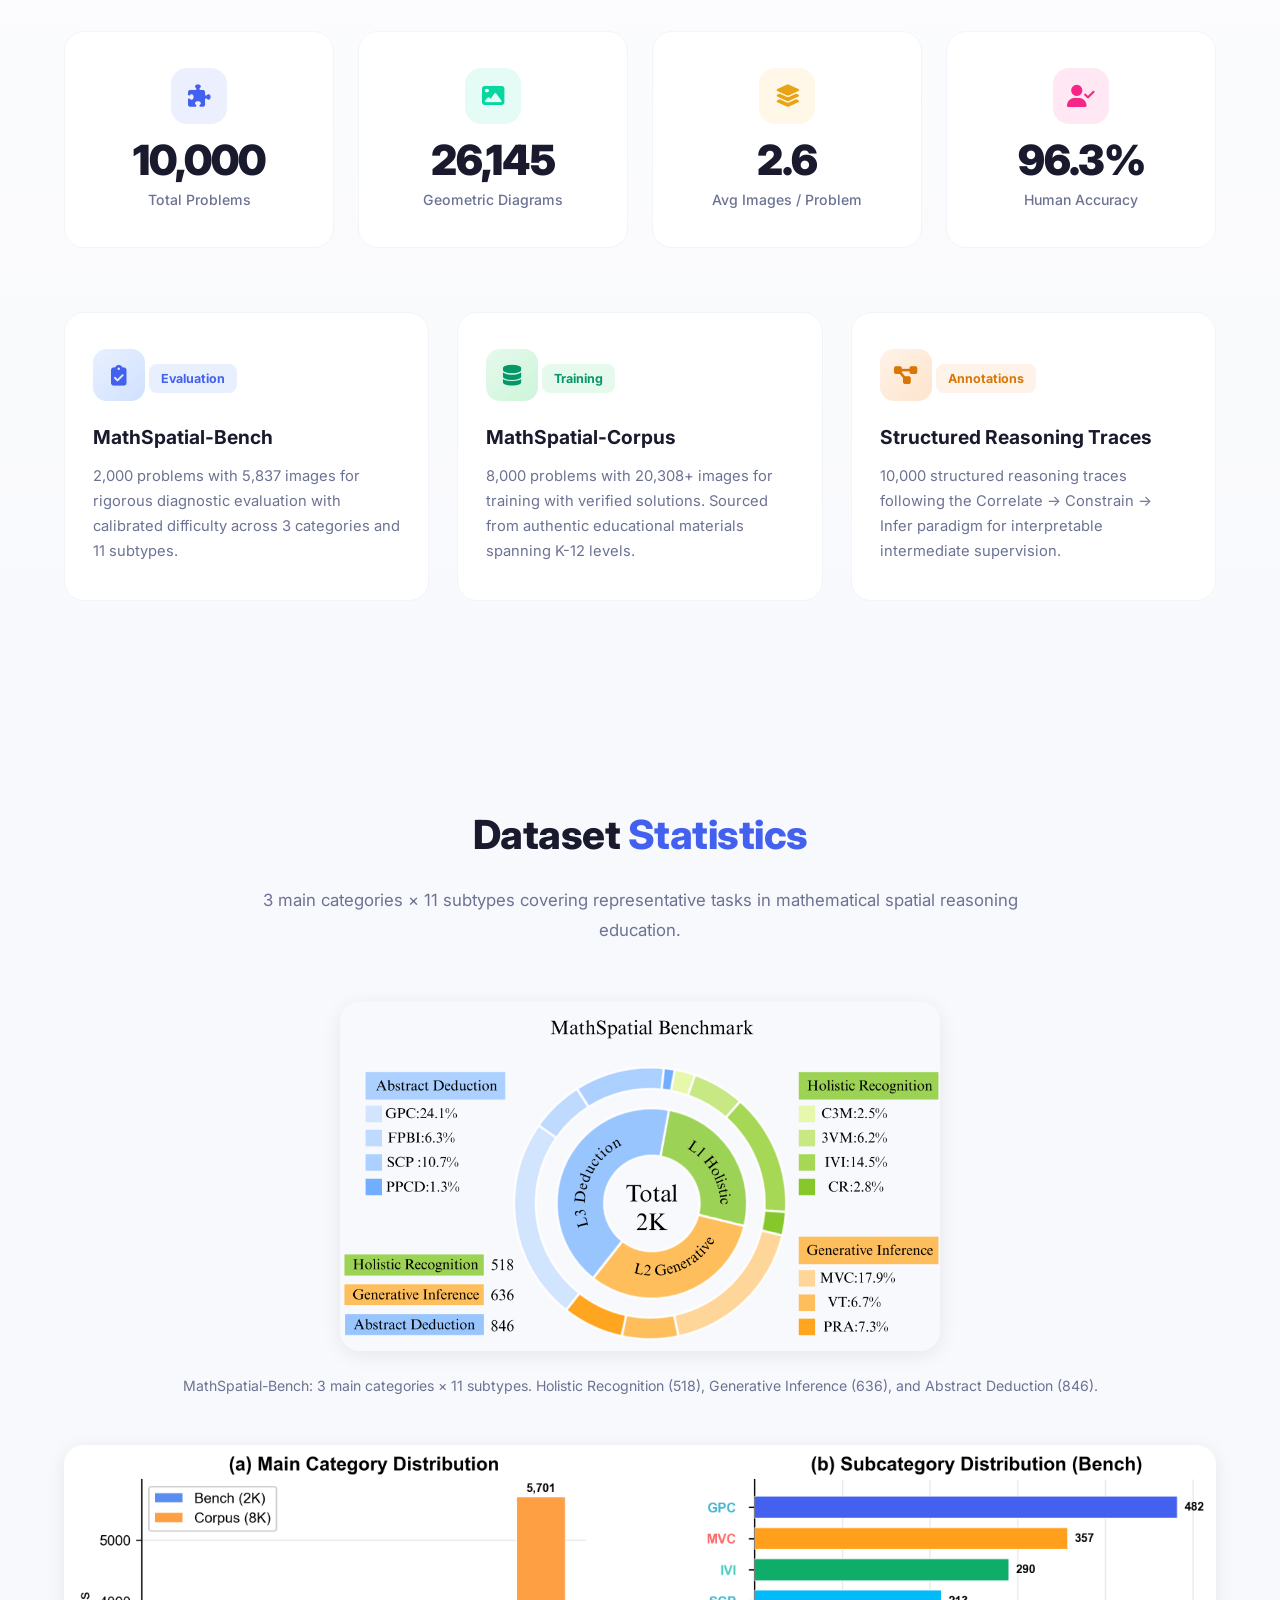
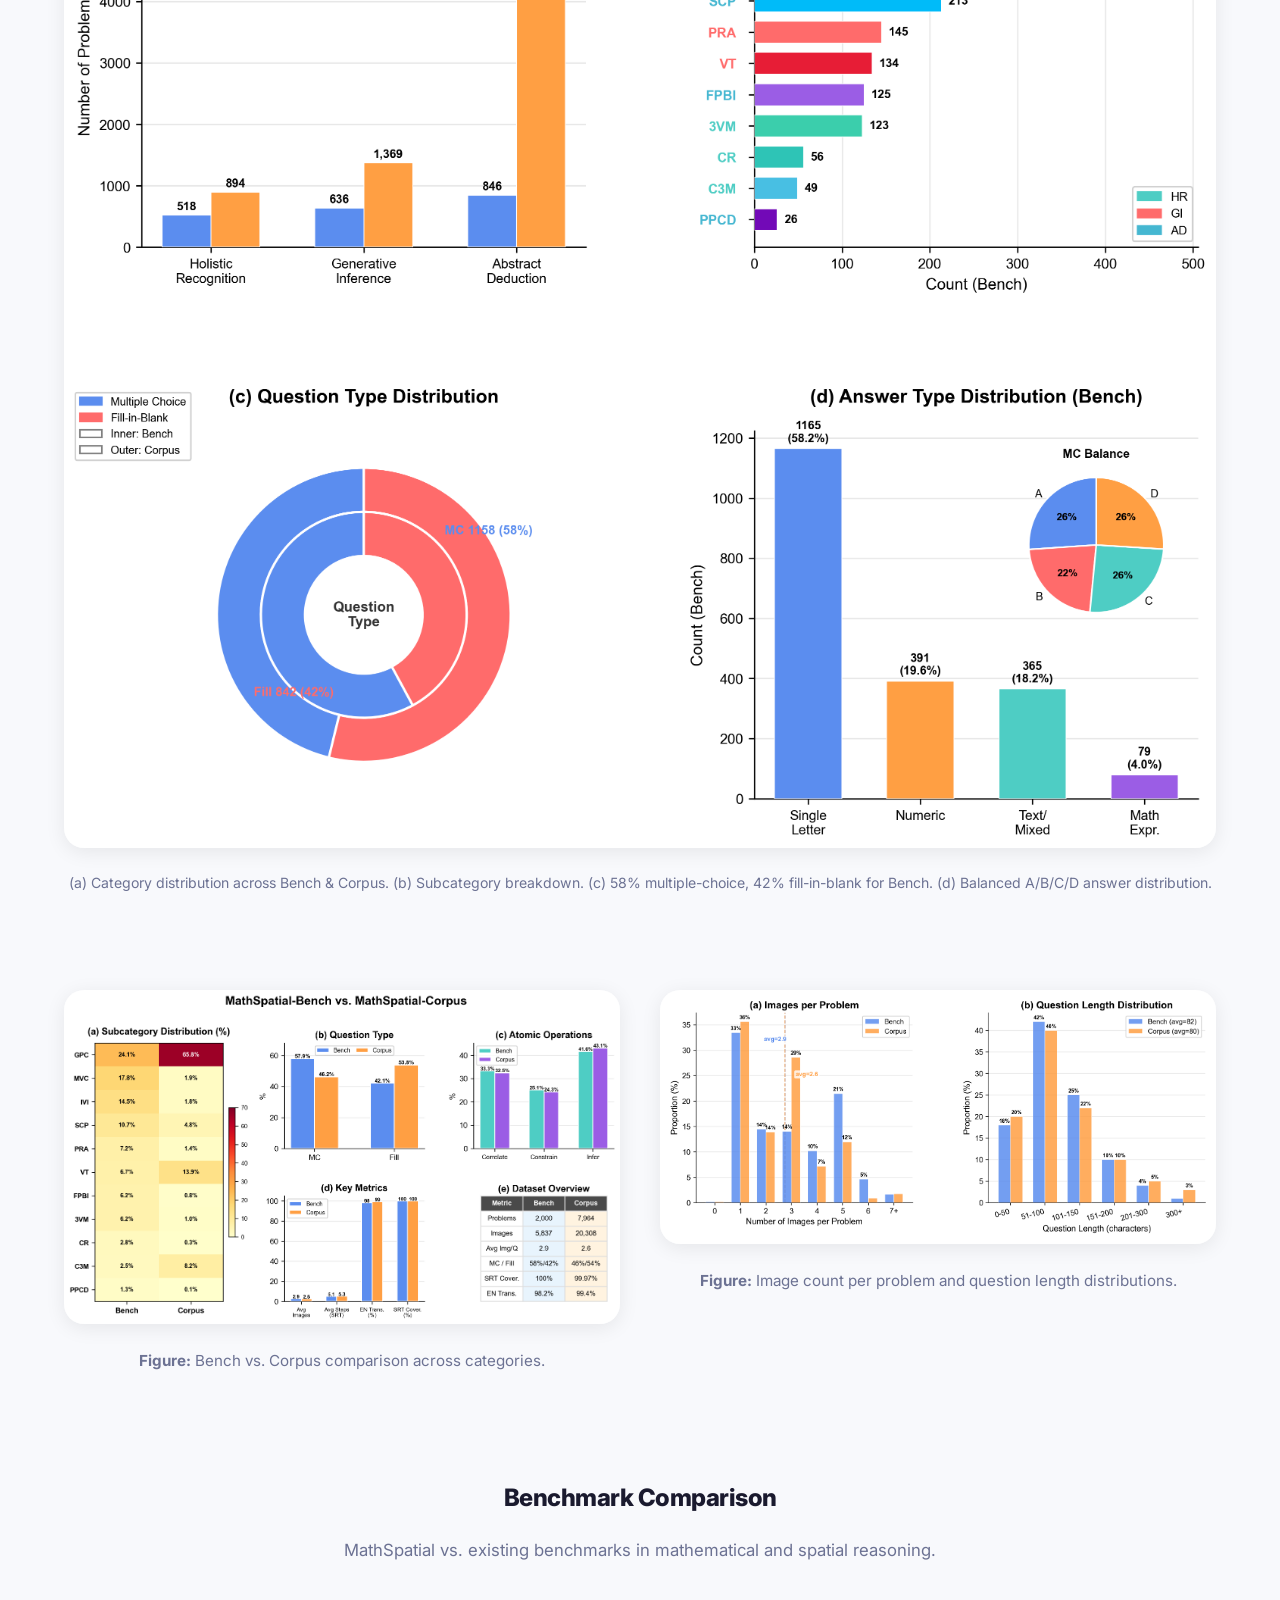
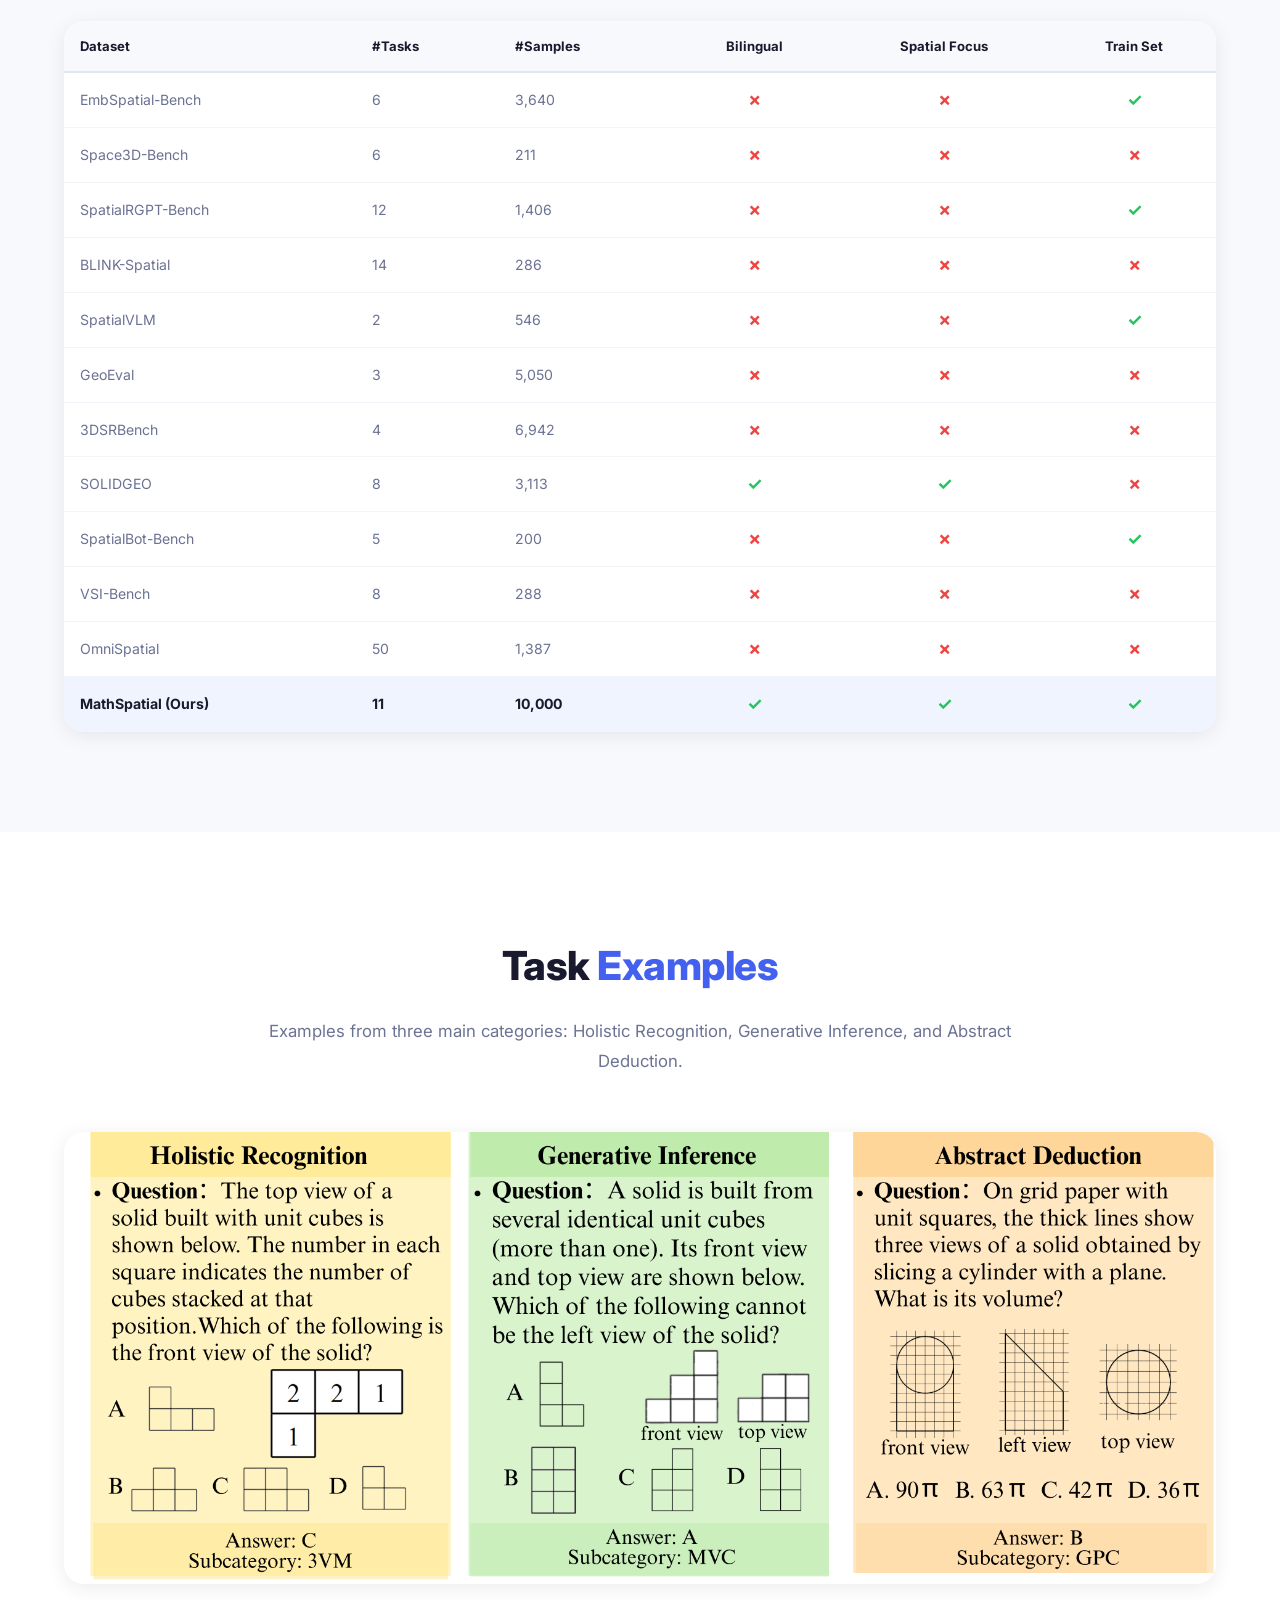
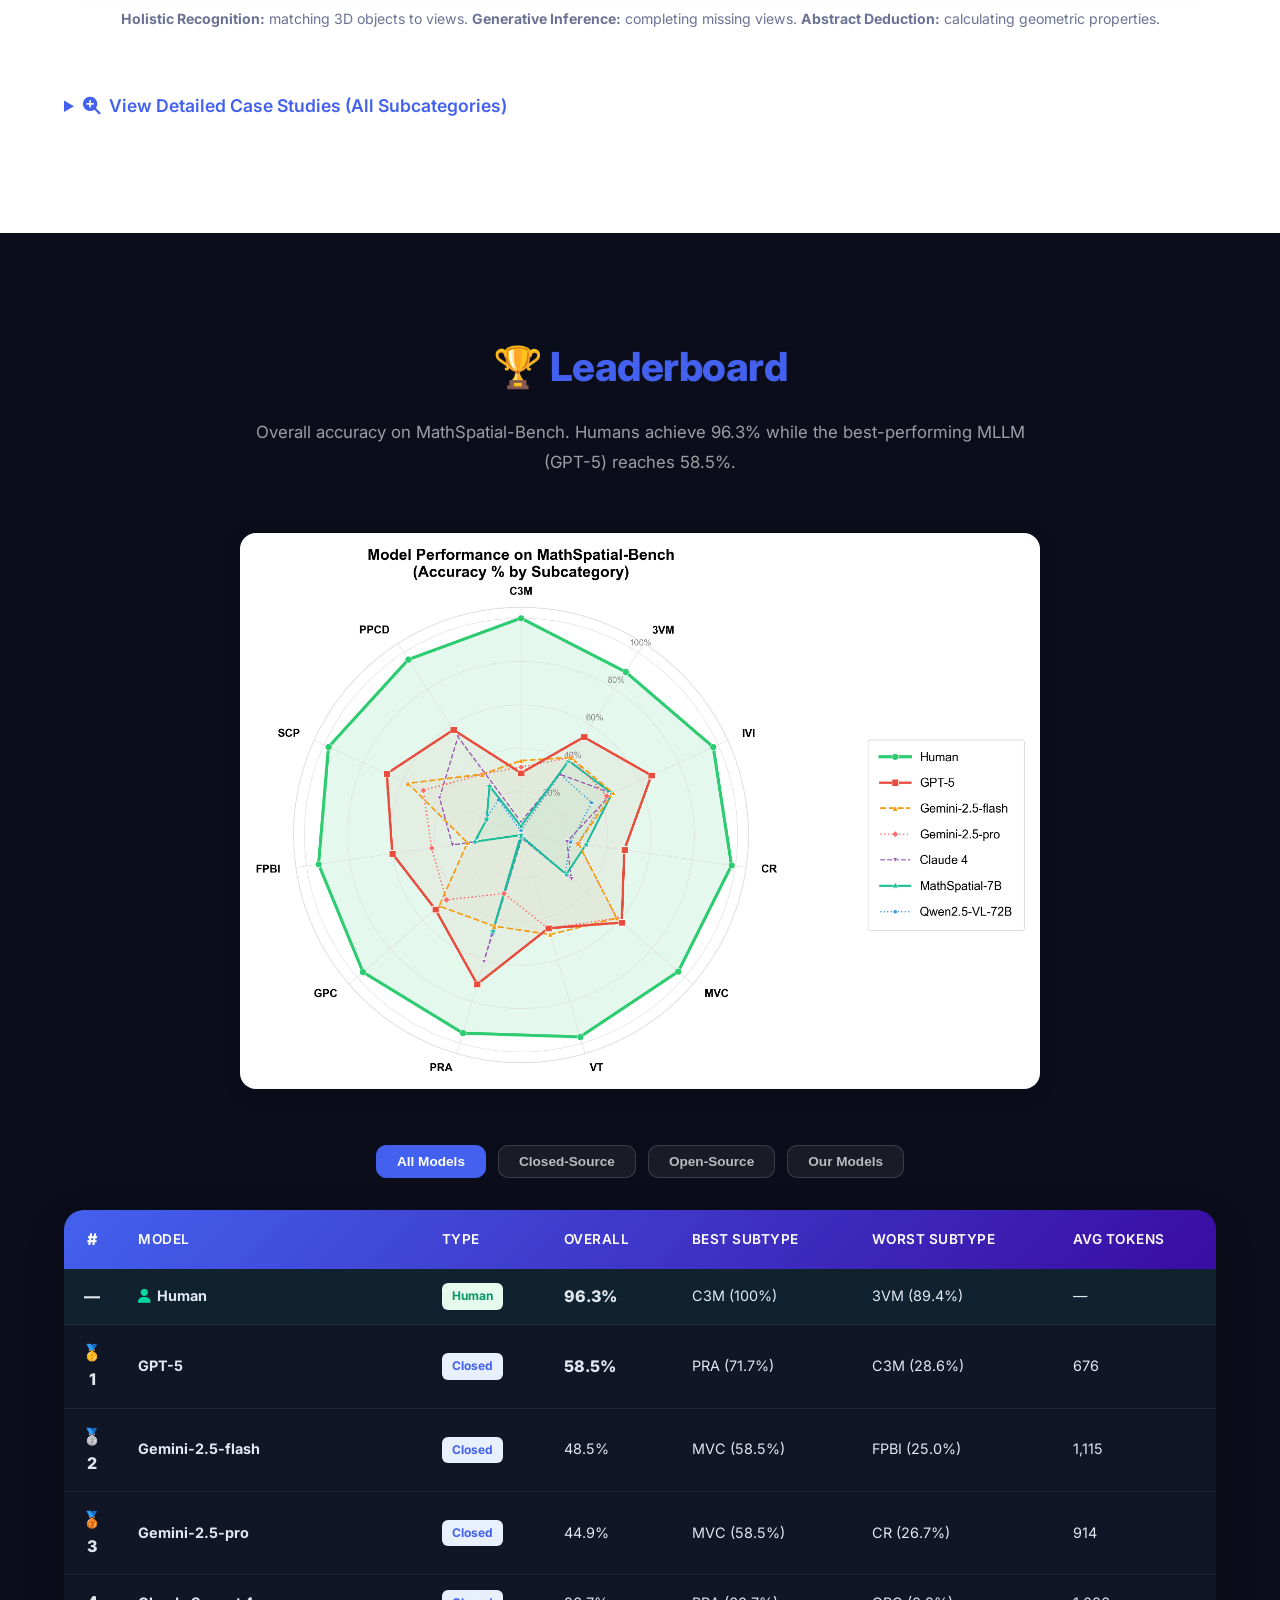
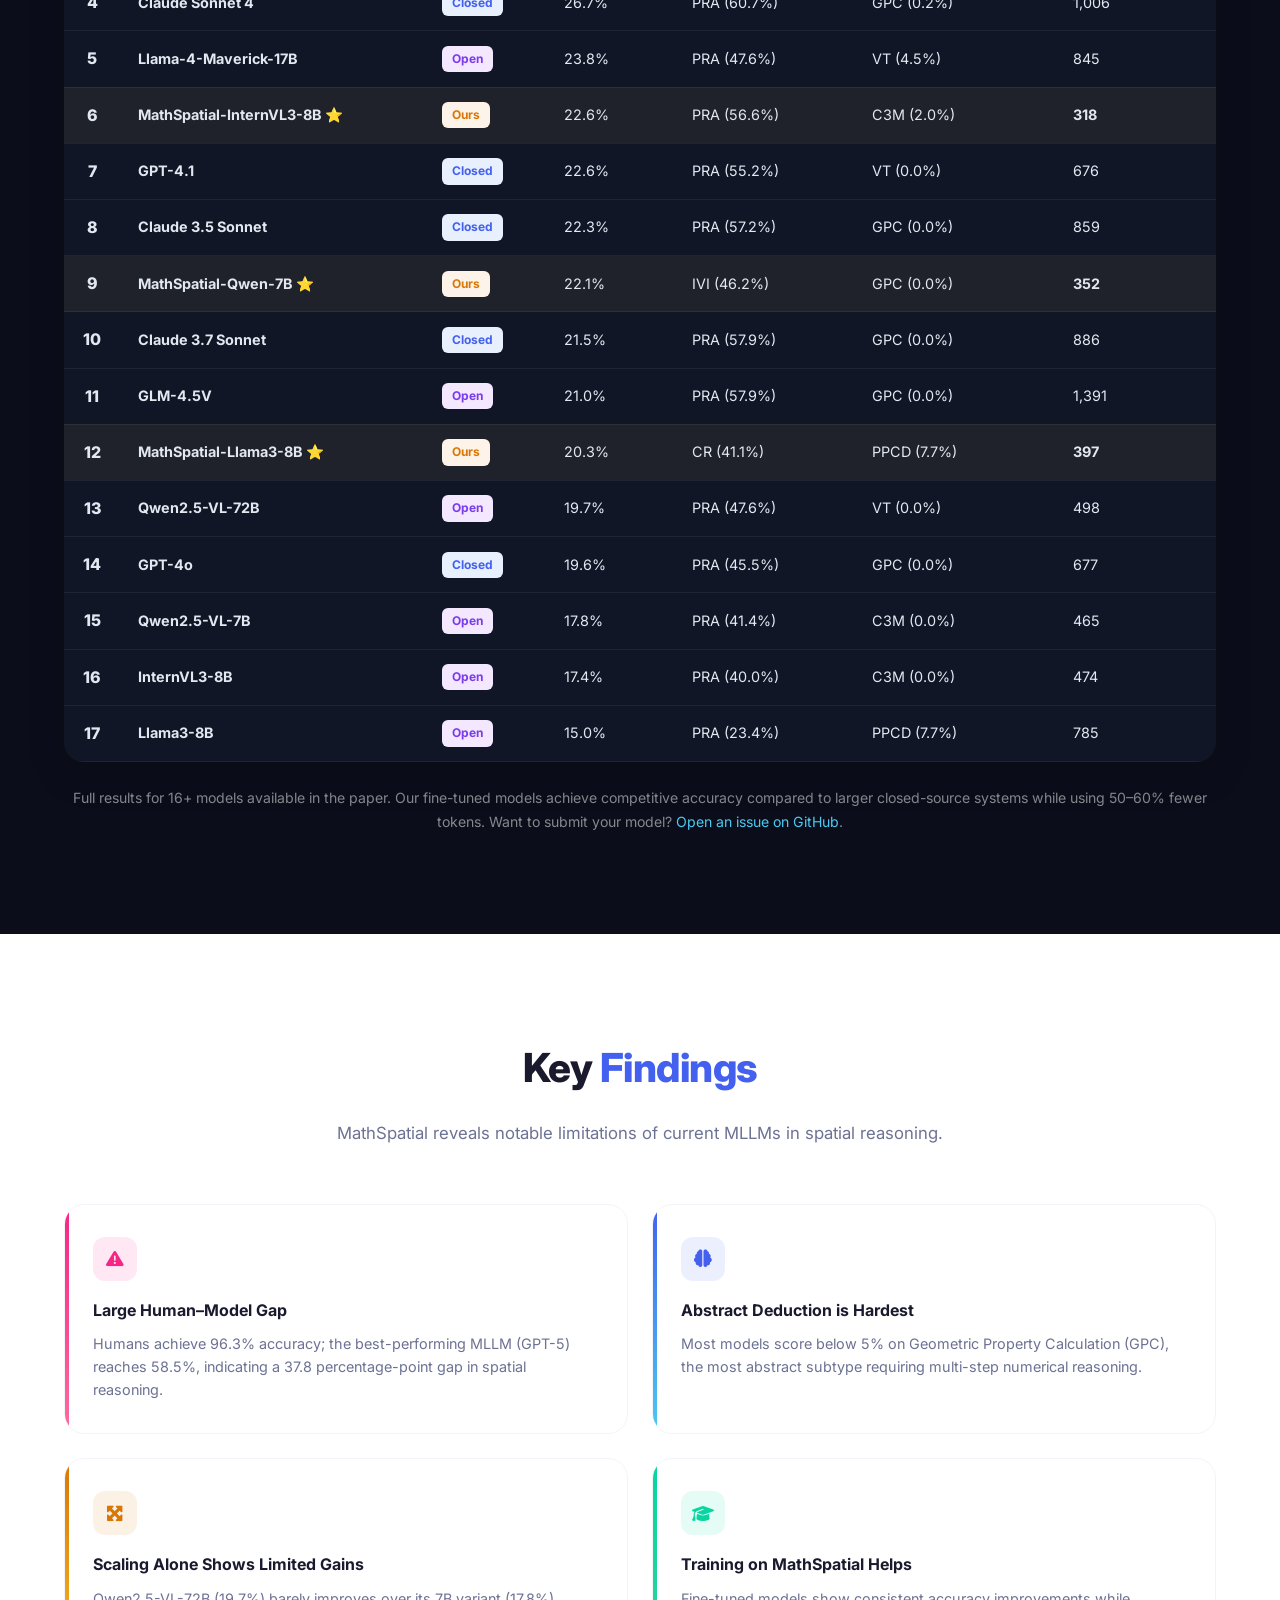
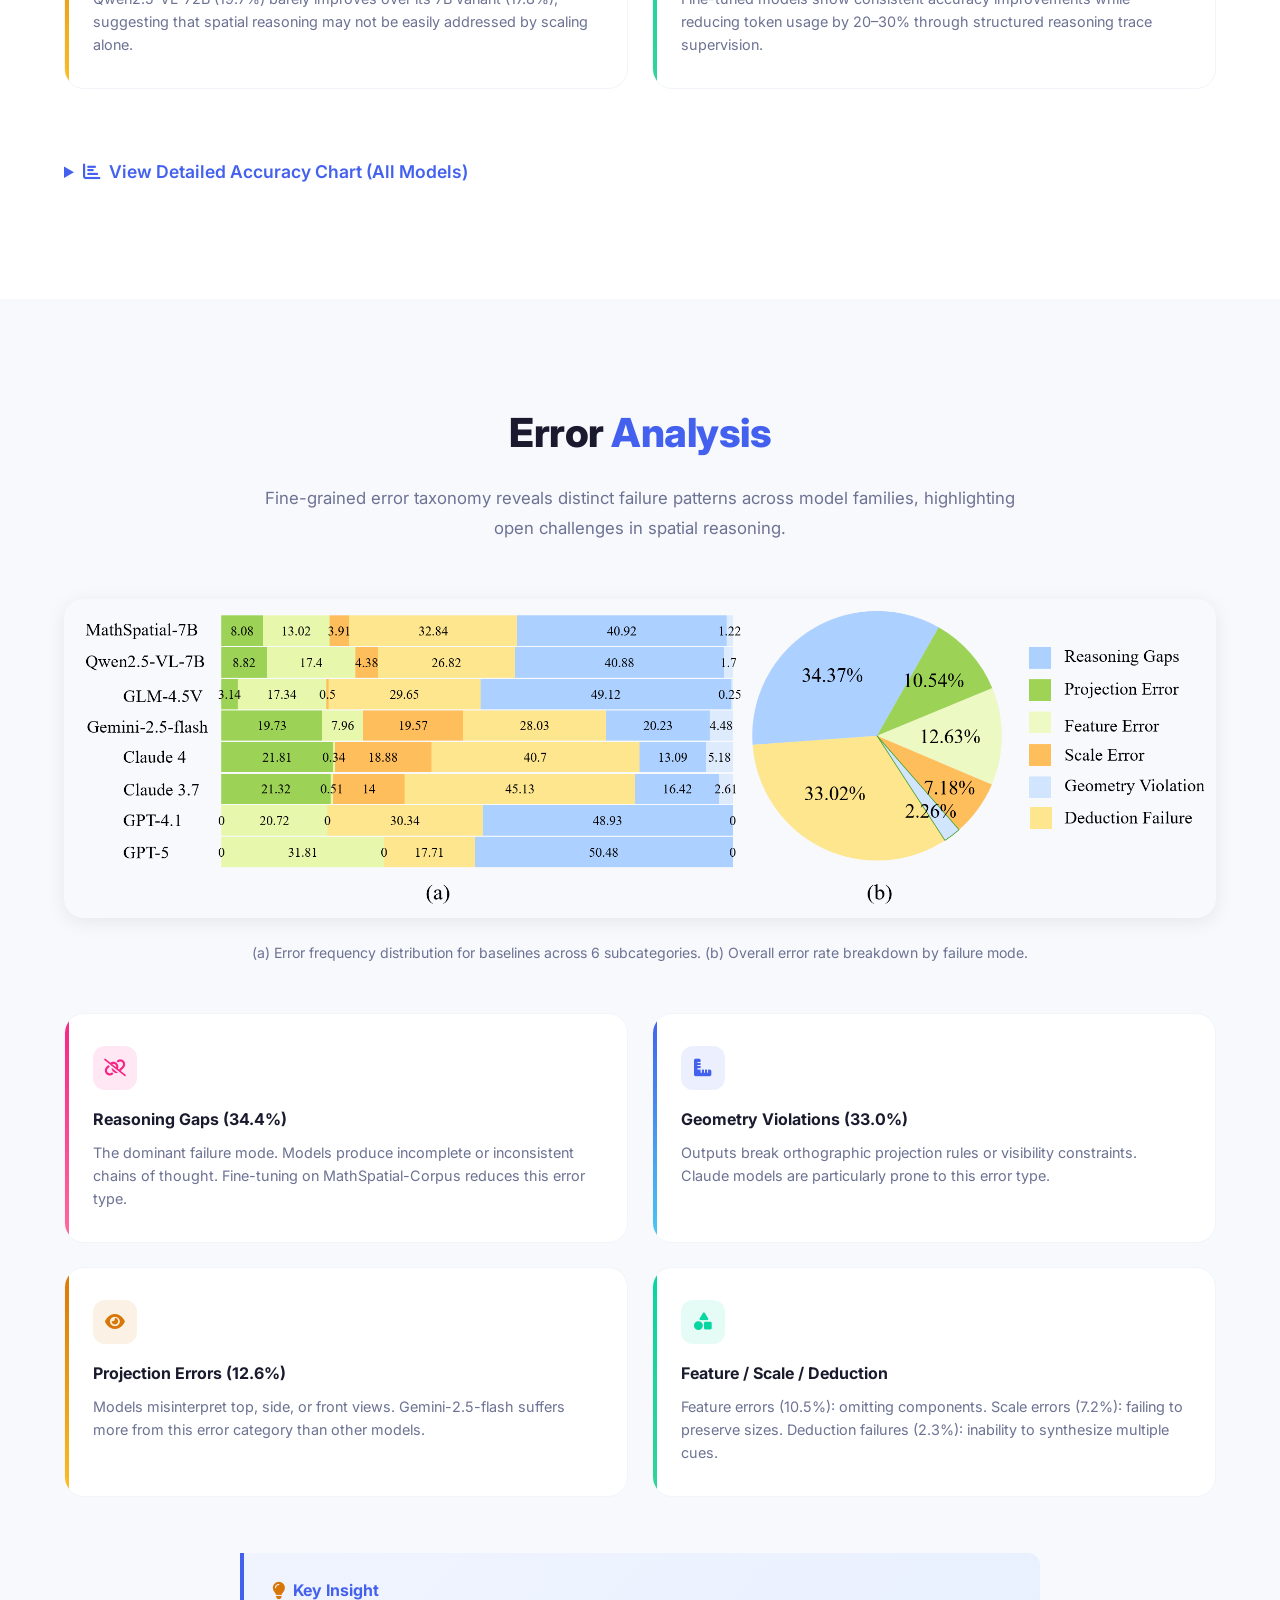
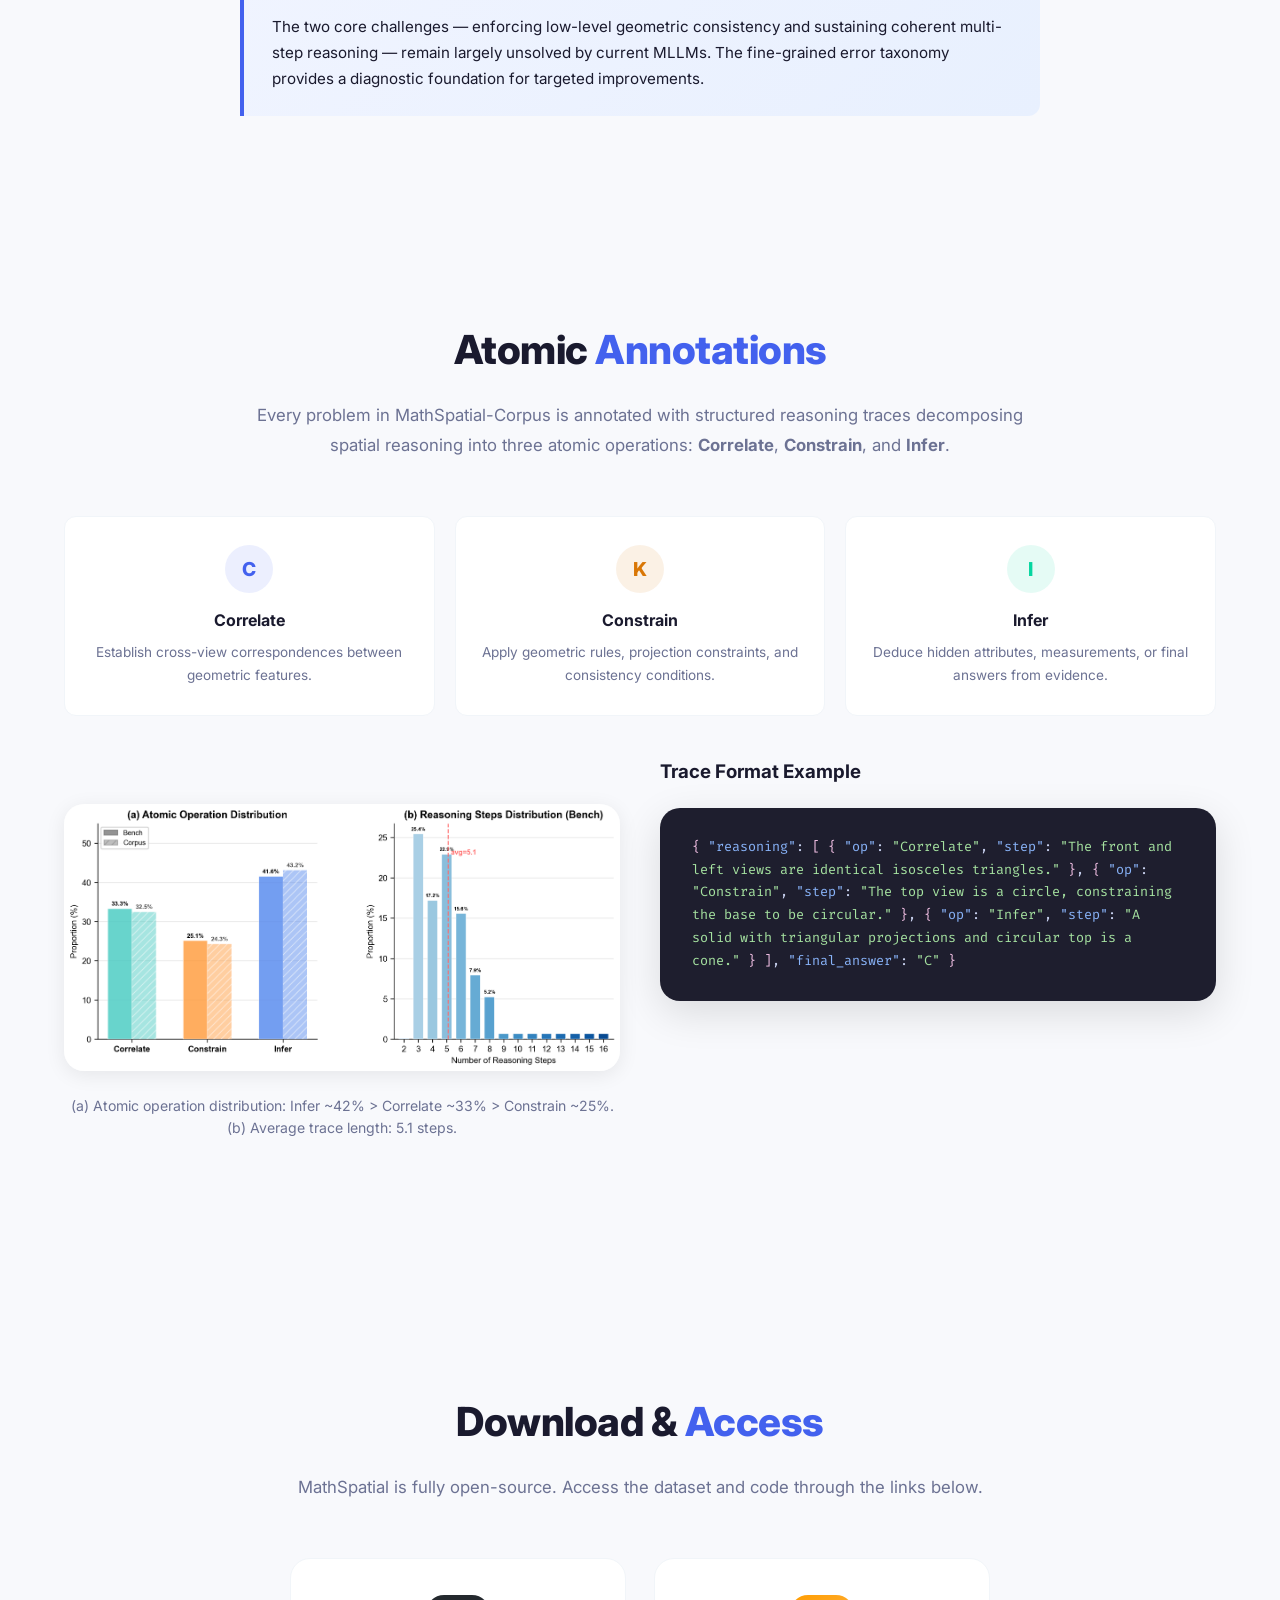
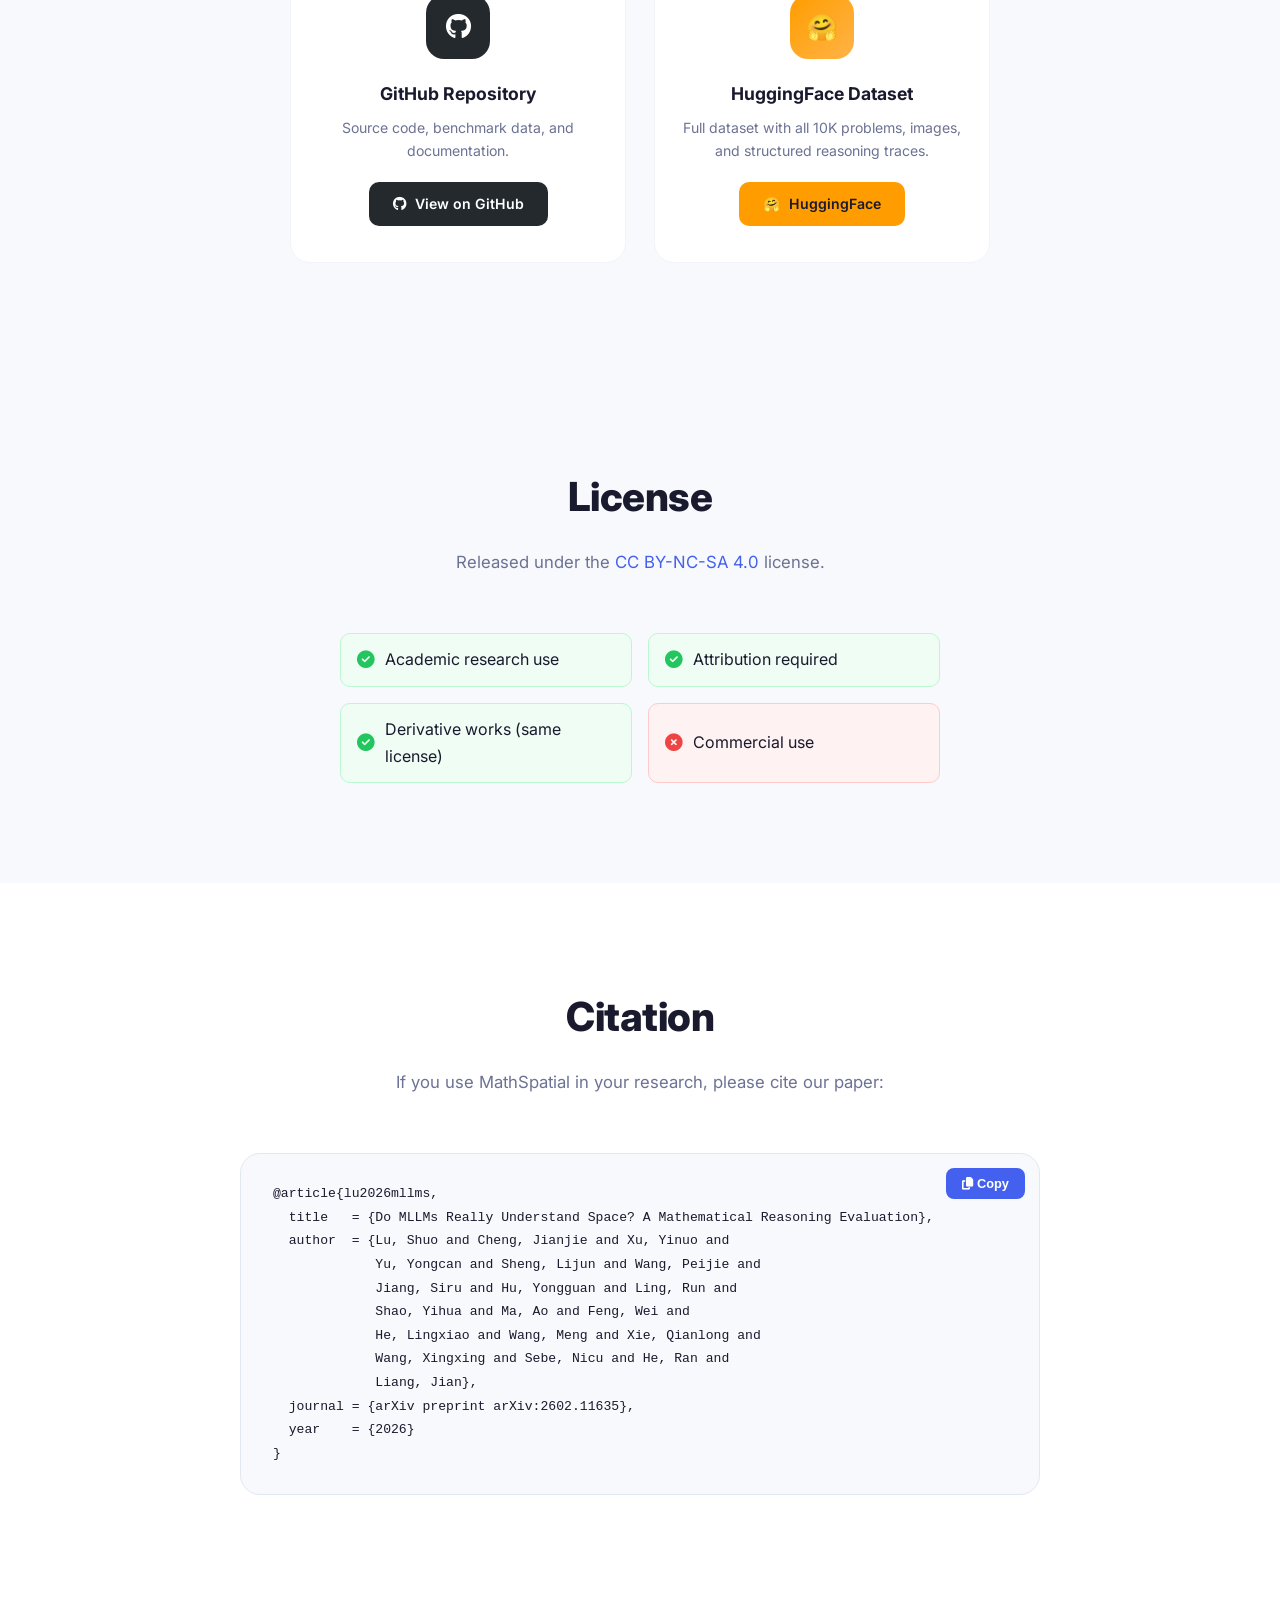
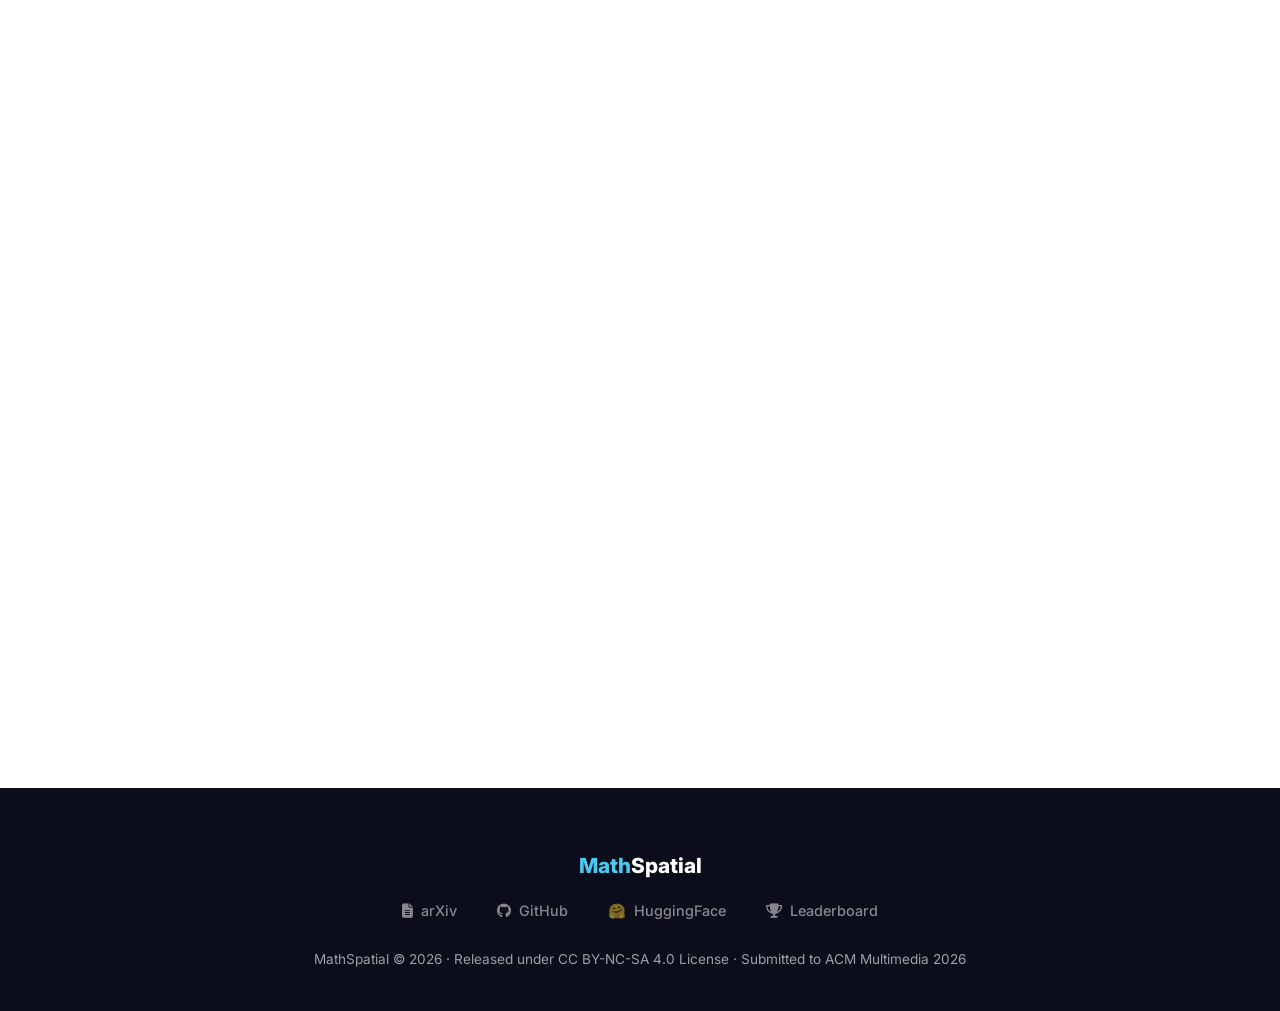
==== commit aa7db097: "Split authors into two lines, complete navbar coverage, promote Citation to section - Split 19 autho" ====
--- a/index.html
+++ b/index.html
@@ -29,6 +29,7 @@
         <a href="#statistics">Dataset <i class="fas fa-chevron-down"></i></a>
         <ul class="nav-dropdown">
           <li><a href="#statistics">Statistics</a></li>
+          <li><a href="#benchmark-comparison">Benchmark Comparison</a></li>
           <li><a href="#examples">Task Examples</a></li>
           <li><a href="#annotations">Annotations</a></li>
         </ul>
@@ -46,9 +47,10 @@
         <ul class="nav-dropdown">
           <li><a href="#download">Download</a></li>
           <li><a href="#license">License</a></li>
+          <li><a href="#citation">Citation</a></li>
+          <li><a href="#supplementary">Supplementary</a></li>
         </ul>
       </li>
-      <li><a href="#supplementary">Supplementary</a></li>
     </ul>
     <div class="nav-hamburger" id="hamburger" onclick="toggleNav()">
       <i class="fas fa-bars"></i>
@@ -85,7 +87,10 @@
       <a class="btn btn-outline-light" href="#leaderboard"><i class="fas fa-trophy"></i> Leaderboard</a>
     </div>
 
-    <p class="hero-team">Shuo Lu &middot; Jianjie Cheng &middot; Yinuo Xu &middot; Yongcan Yu &middot; Lijun Sheng &middot; Peijie Wang &middot; Siru Jiang &middot; Yongguan Hu &middot; Run Ling &middot; Yihua Shao &middot; Ao Ma &middot; Wei Feng &middot; Lingxiao He &middot; Meng Wang &middot; Qianlong Xie &middot; Xingxing Wang &middot; Nicu Sebe &middot; Ran He &middot; Jian Liang</p>
+    <p class="hero-team">
+      Shuo Lu<sup>*</sup> &middot; Jianjie Cheng<sup>*</sup> &middot; Yinuo Xu<sup>*</sup> &middot; Yongcan Yu<sup>*</sup> &middot; Lijun Sheng &middot; Peijie Wang &middot; Siru Jiang &middot; Yongguan Hu &middot; Run Ling &middot; Yihua Shao<br>
+      Ao Ma &middot; Wei Feng &middot; Lingxiao He &middot; Meng Wang &middot; Qianlong Xie &middot; Xingxing Wang &middot; Nicu Sebe &middot; Ran He &middot; Jian Liang<sup>&dagger;</sup>
+    </p>
   </div>
 </section>
 
@@ -191,7 +196,7 @@
       </div>
     </div>
 
-    <h3 class="section-title animate-on-scroll" style="font-size:1.5rem; margin-top:56px;">Benchmark Comparison</h3>
+    <h3 class="section-title animate-on-scroll" id="benchmark-comparison" style="font-size:1.5rem; margin-top:56px;">Benchmark Comparison</h3>
     <p class="section-desc animate-on-scroll">MathSpatial vs. existing benchmarks in mathematical and spatial reasoning.</p>
     <div class="comparison-wrapper animate-on-scroll">
       <table class="comparison-table">
@@ -684,15 +689,16 @@
       <div style="display:flex; align-items:center; gap:10px; padding:12px 16px; background:#f0fdf4; border-radius:10px; border:1px solid #bbf7d0;"><i class="fas fa-check-circle" style="color:#22c55e; font-size:1.1rem;"></i> Derivative works (same license)</div>
       <div style="display:flex; align-items:center; gap:10px; padding:12px 16px; background:#fef2f2; border-radius:10px; border:1px solid #fecaca;"><i class="fas fa-times-circle" style="color:#ef4444; font-size:1.1rem;"></i> Commercial use</div>
     </div>
-
-    <details class="collapsible animate-on-scroll" style="margin-top:32px;" id="citation">
-      <summary style="cursor:pointer; font-size:1.05rem; font-weight:600; color:var(--primary); padding:12px 16px; background:var(--bg-alt); border-radius:var(--radius); border:1px solid var(--border);">
-        <i class="fas fa-quote-left" style="margin-right:8px;"></i>Citation &mdash; BibTeX
-      </summary>
-      <div style="margin-top:16px;">
-        <p style="margin-bottom:12px; color:var(--text-light);">If you use MathSpatial in your research, please cite our paper:</p>
-        <div class="citation-block" id="citationBlock" style="position:relative;">
-          <button class="copy-btn" onclick="copyCitation()"><i class="fas fa-copy"></i> Copy</button>
+  </div>
+</section>
+
+<!-- ====== Citation ====== -->
+<section class="section" id="citation">
+  <div class="container">
+    <h2 class="section-title animate-on-scroll">Citation</h2>
+    <p class="section-desc animate-on-scroll">If you use MathSpatial in your research, please cite our paper:</p>
+    <div class="citation-block animate-on-scroll" id="citationBlock" style="position:relative;">
+      <button class="copy-btn" onclick="copyCitation()"><i class="fas fa-copy"></i> Copy</button>
 <pre>@article{lu2026mllms,
   title   = {Do MLLMs Really Understand Space? A Mathematical Reasoning Evaluation},
   author  = {Lu, Shuo and Cheng, Jianjie and Xu, Yinuo and
@@ -705,9 +711,7 @@
   journal = {arXiv preprint arXiv:2602.11635},
   year    = {2026}
 }</pre>
-        </div>
-      </div>
-    </details>
+    </div>
   </div>
 </section>
 
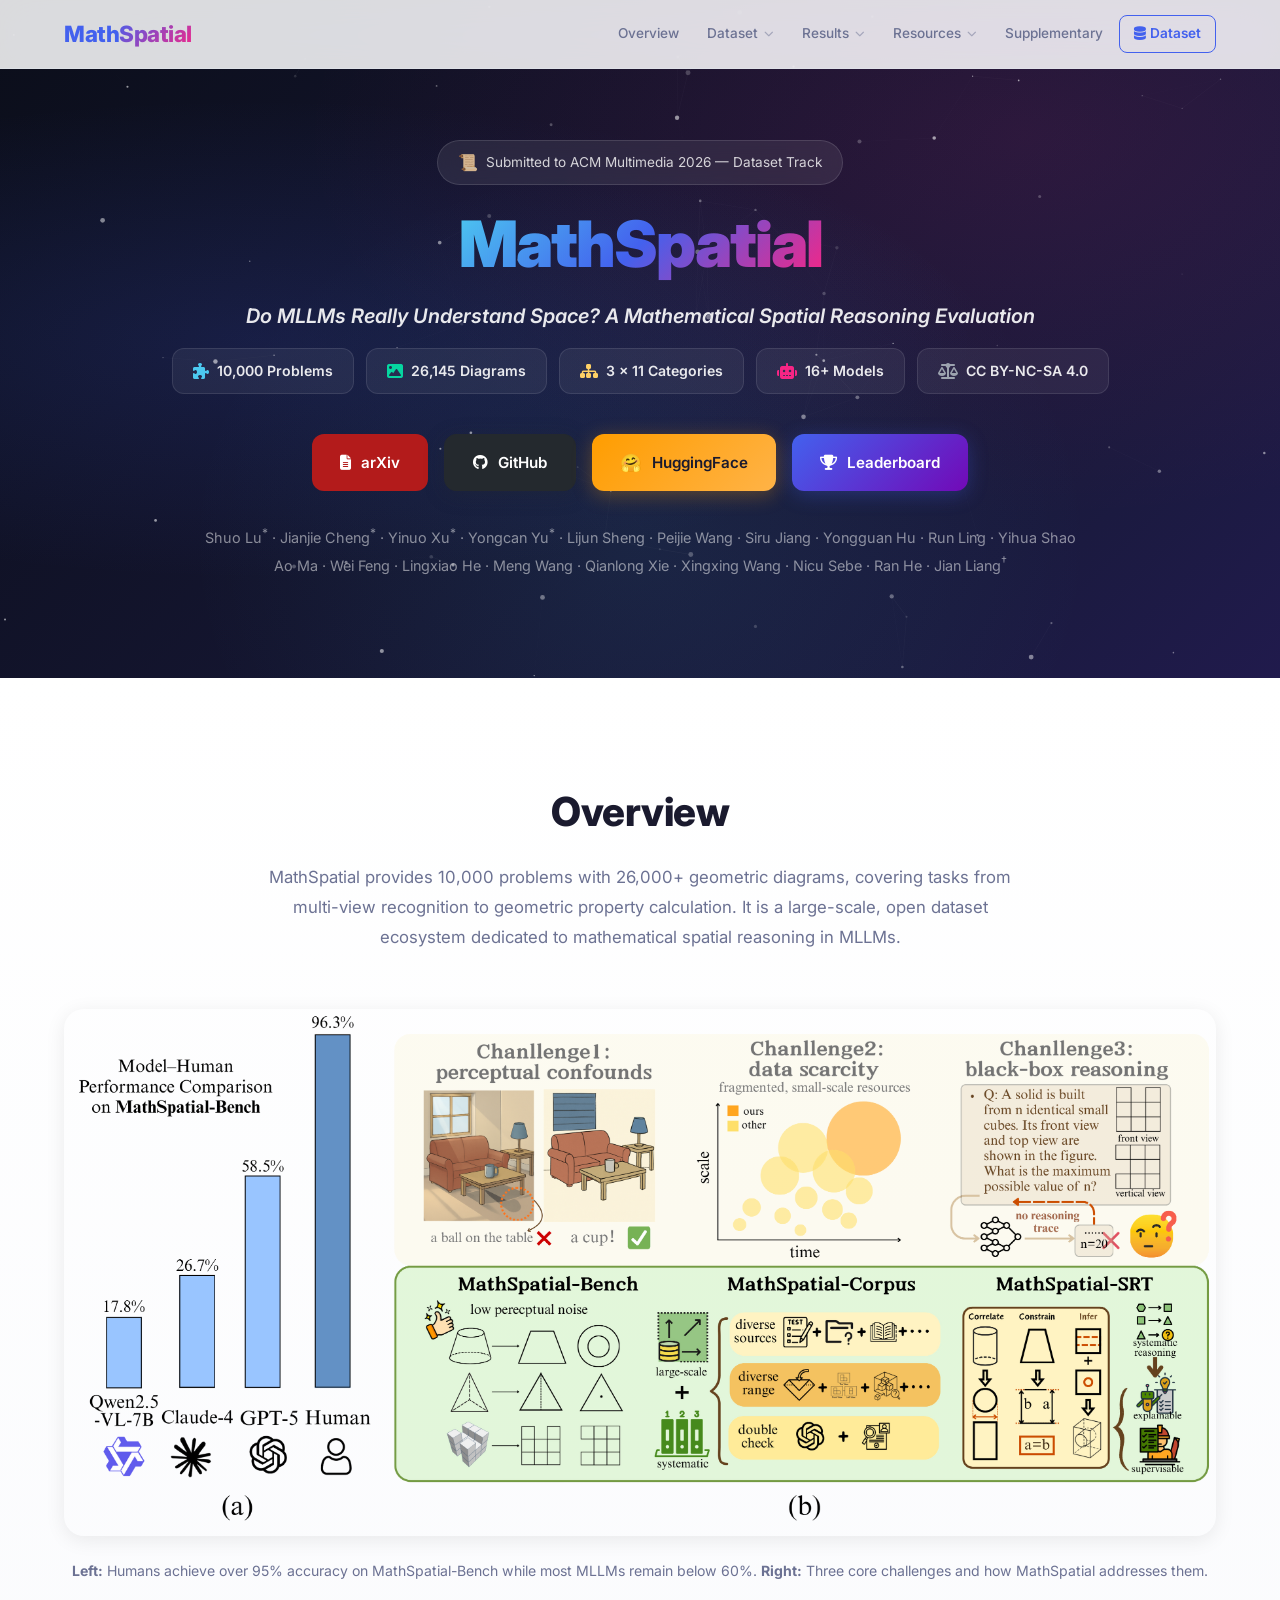
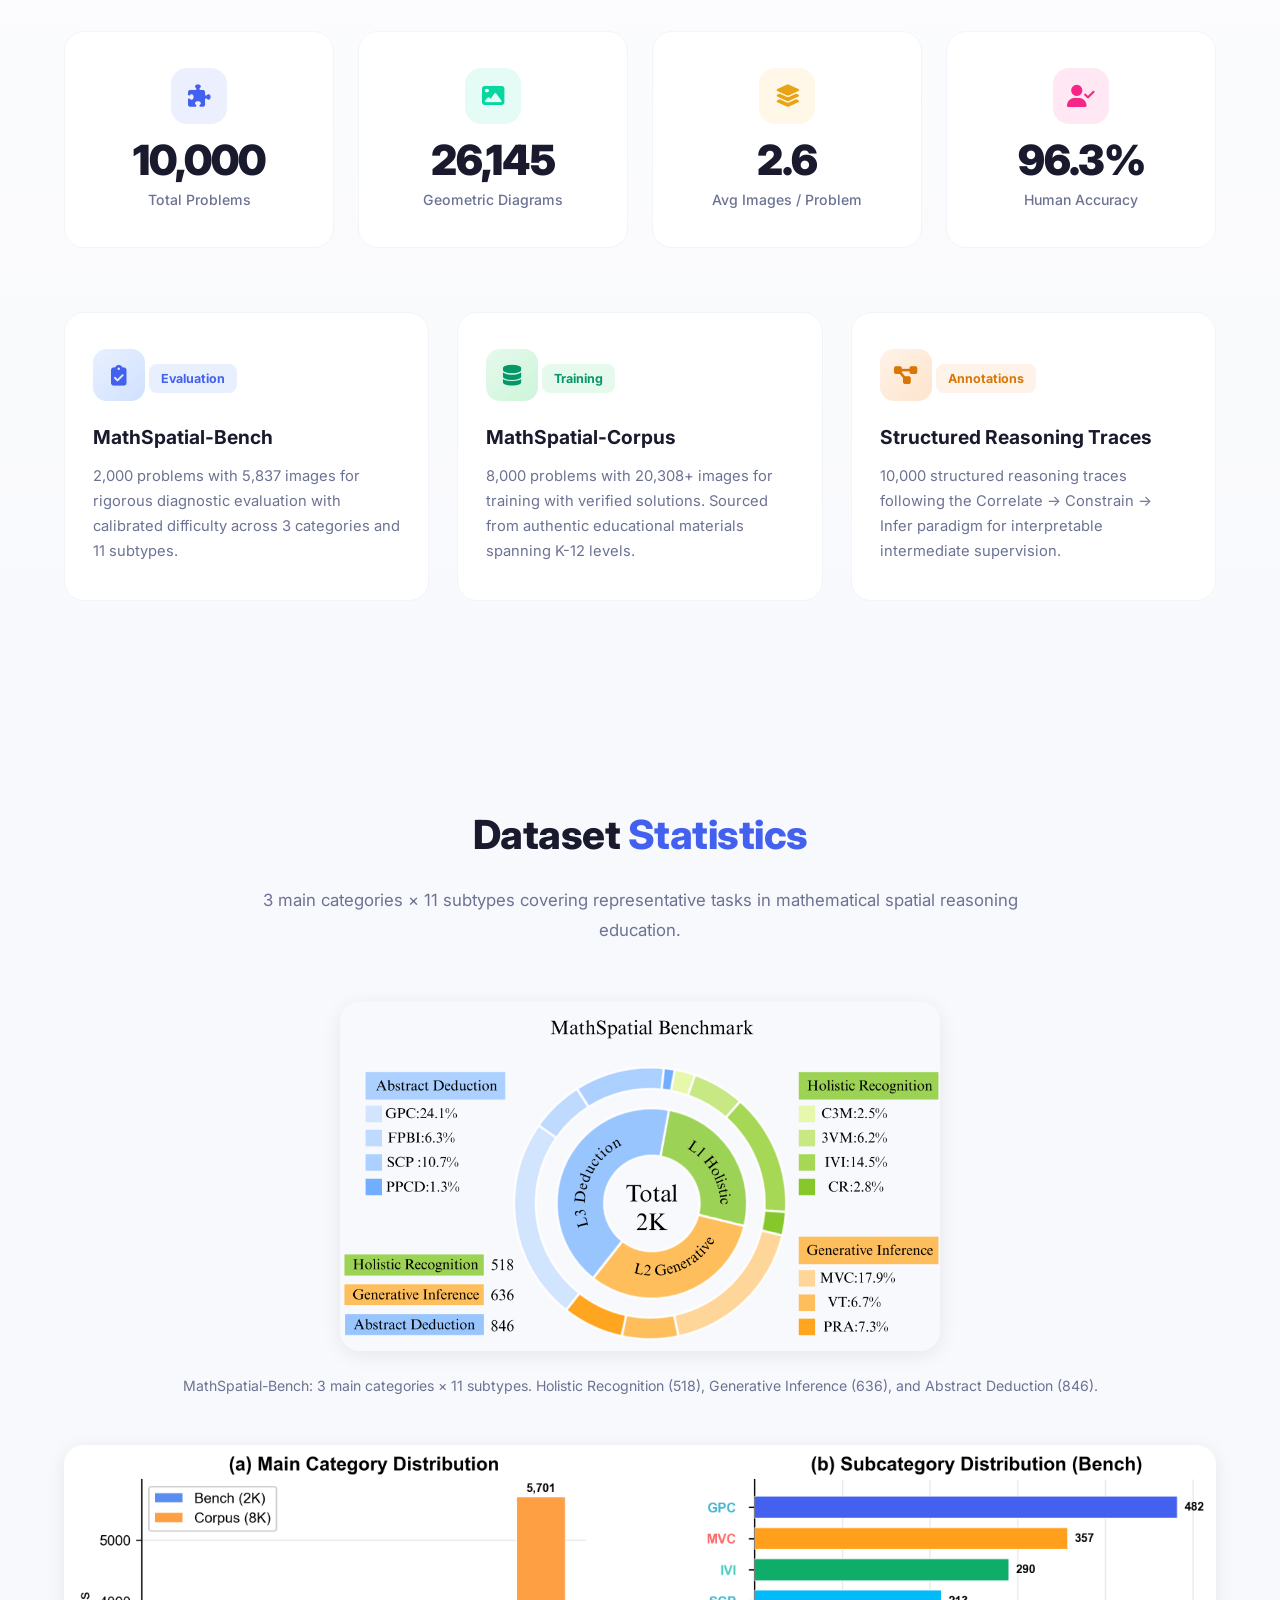
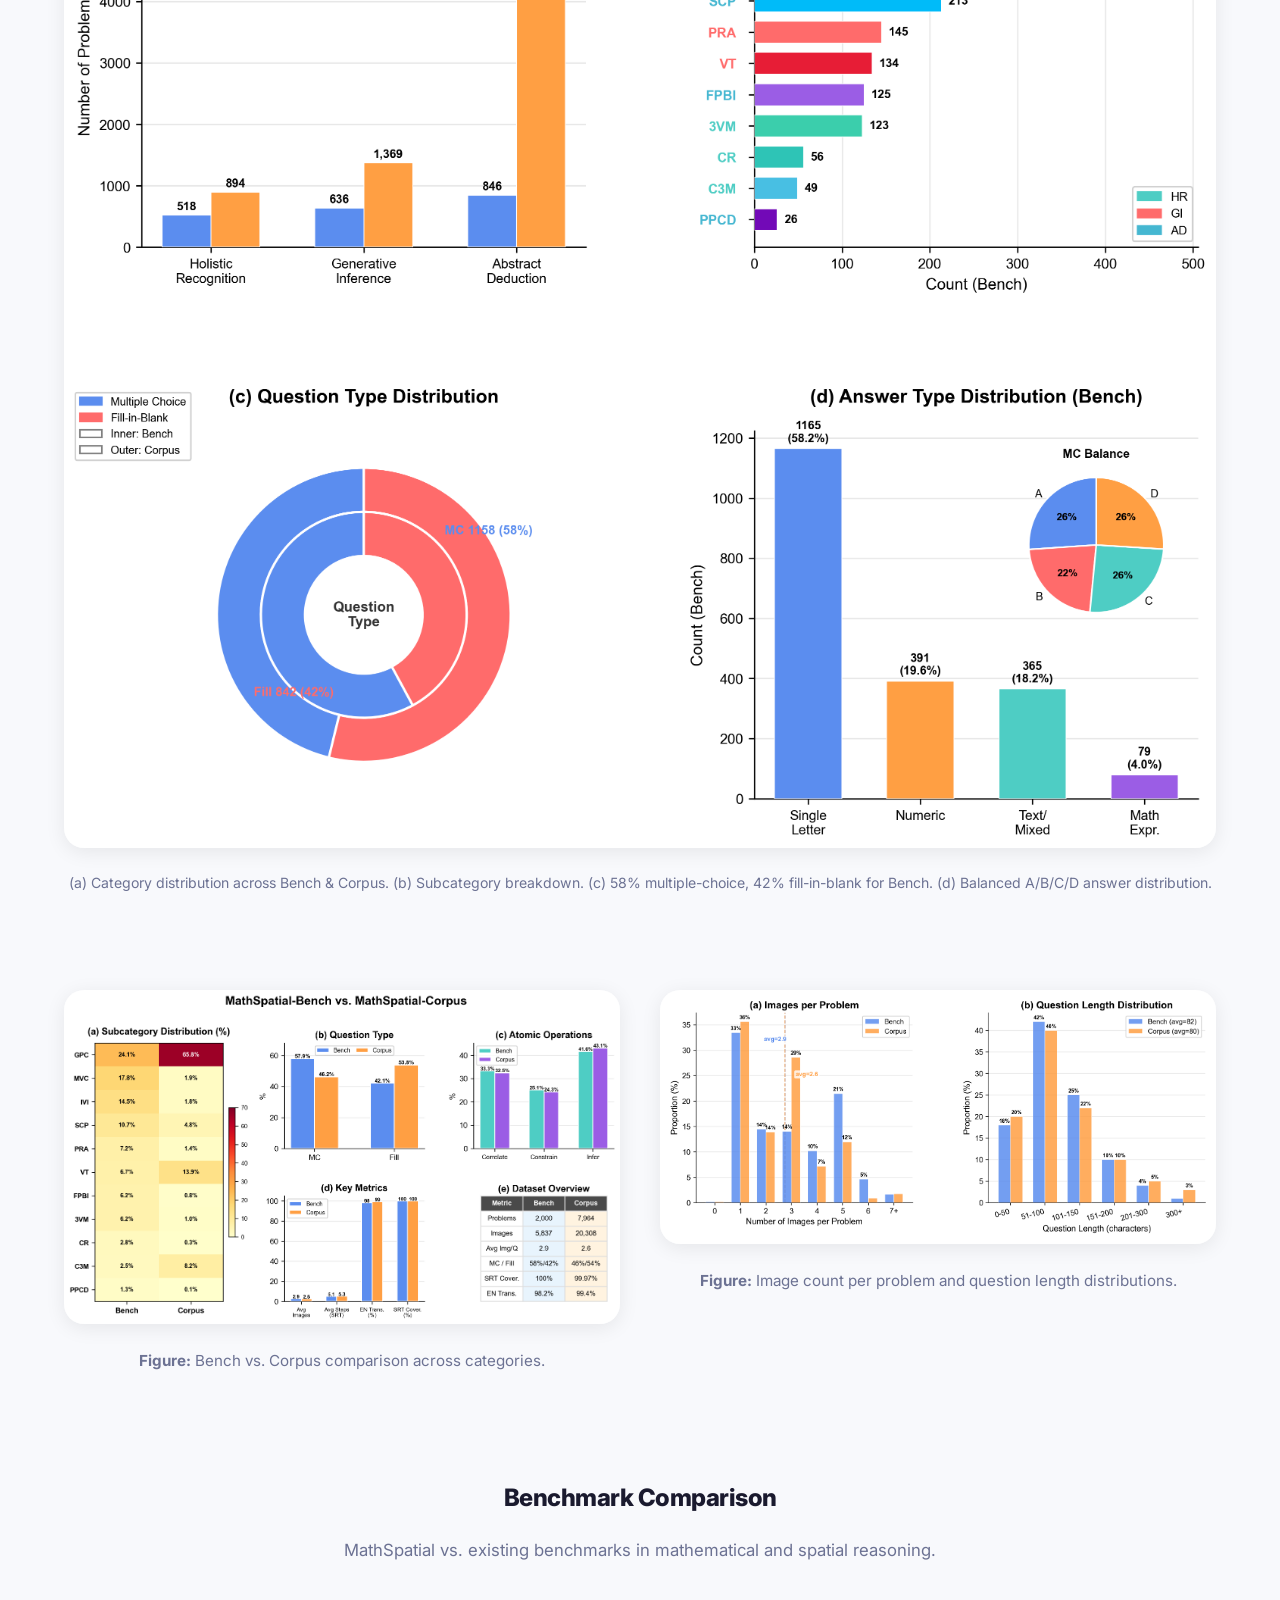
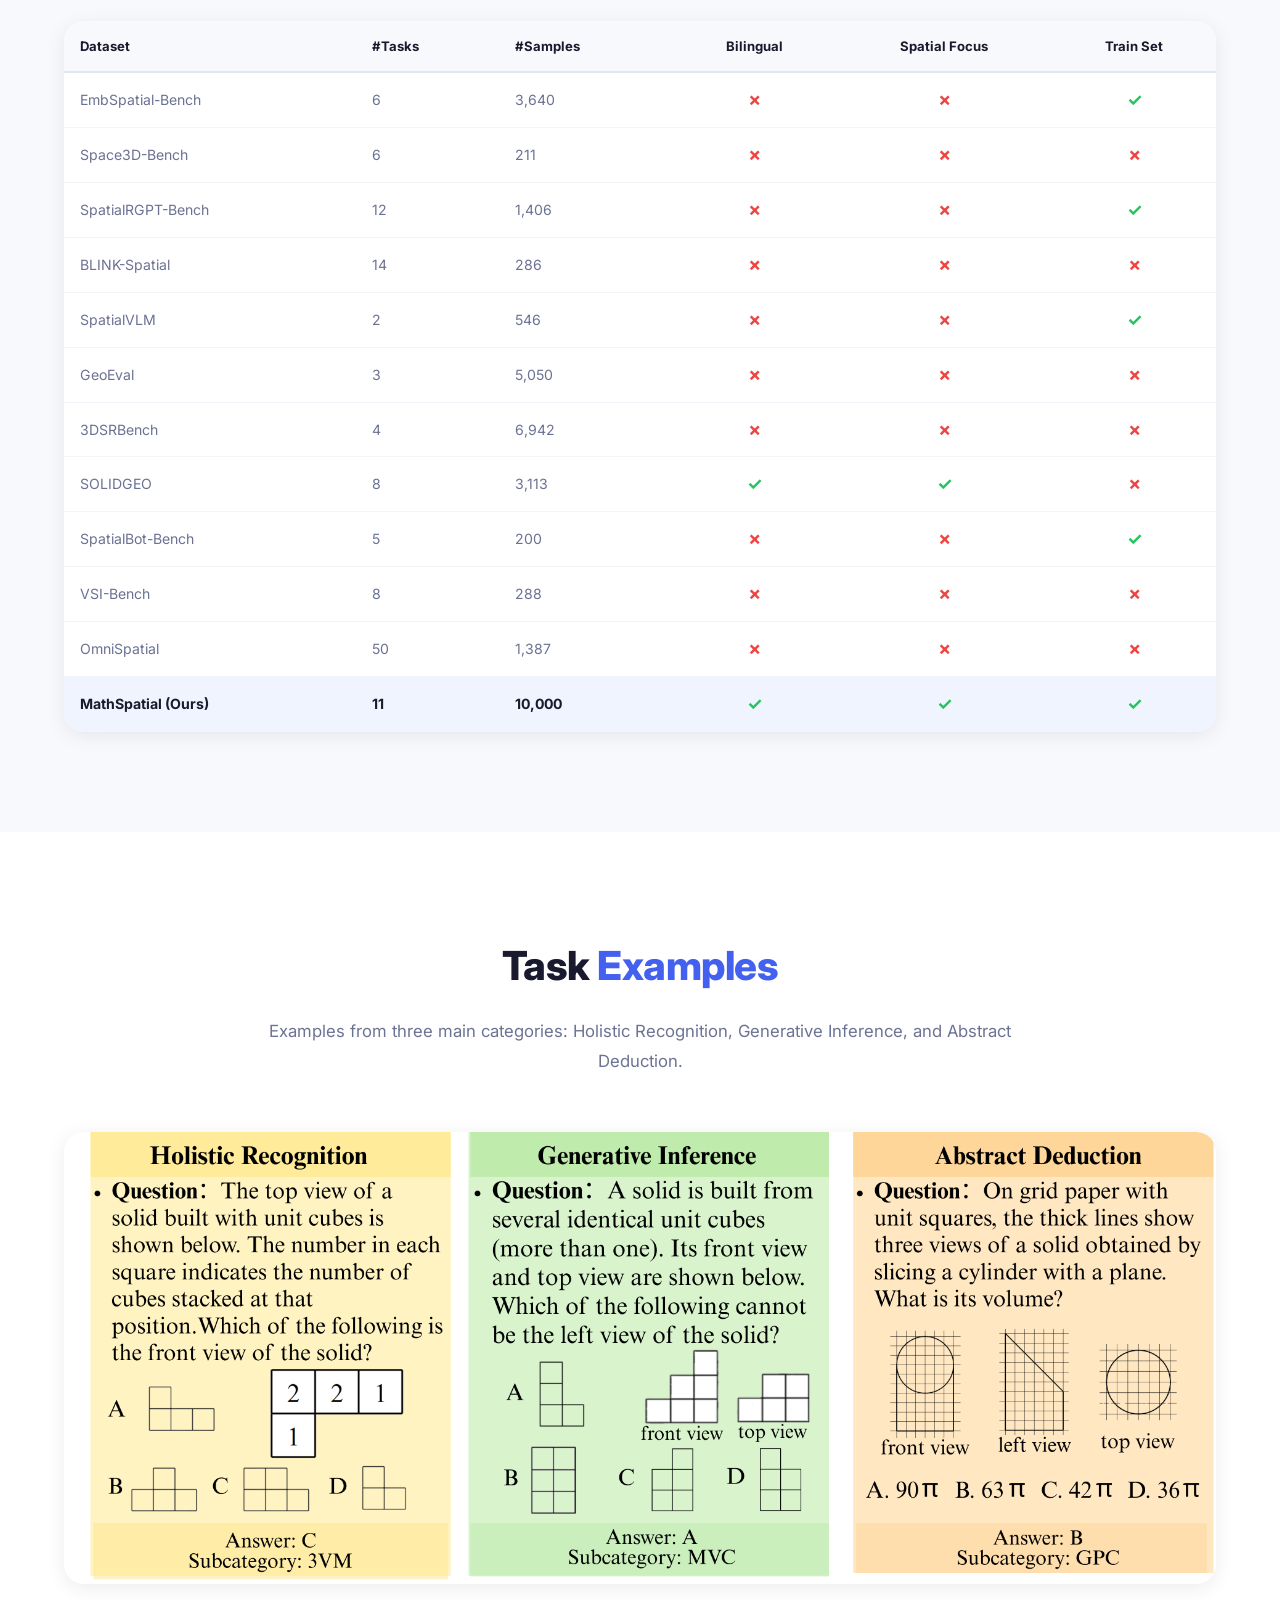
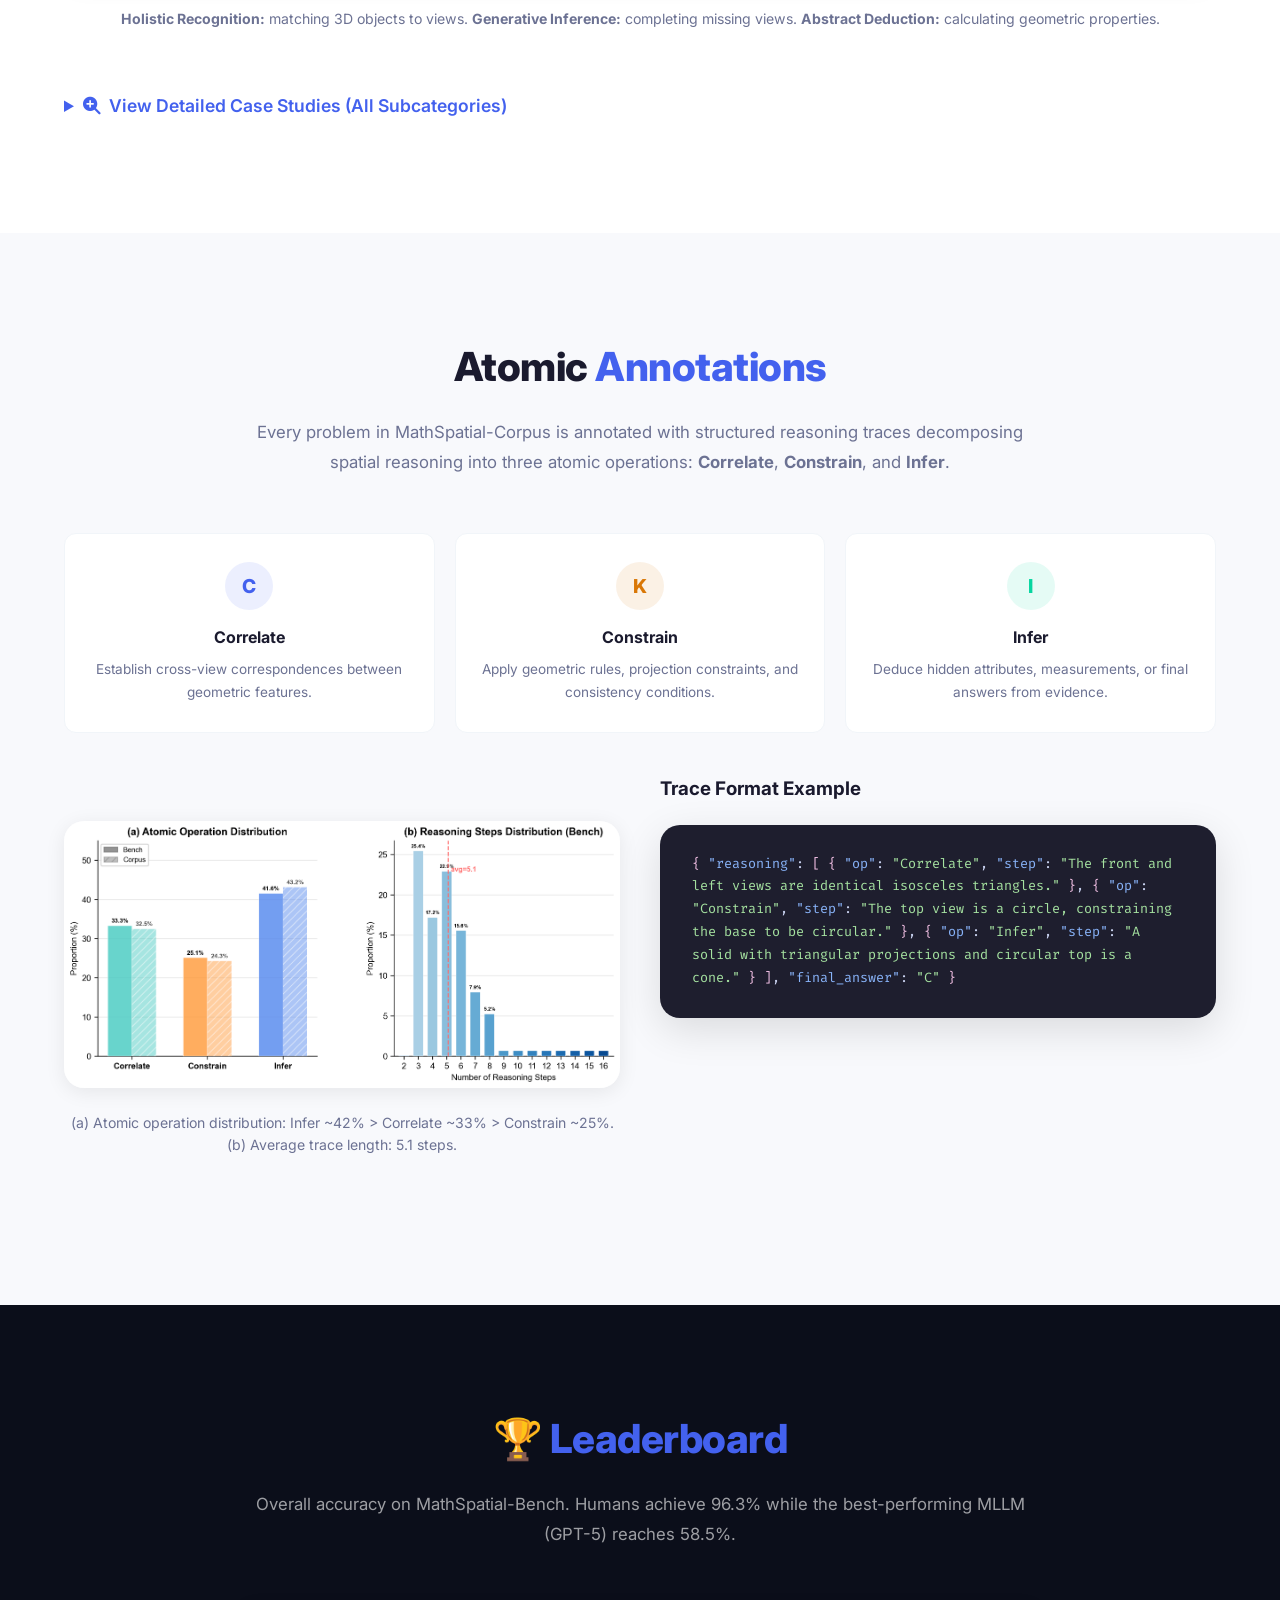
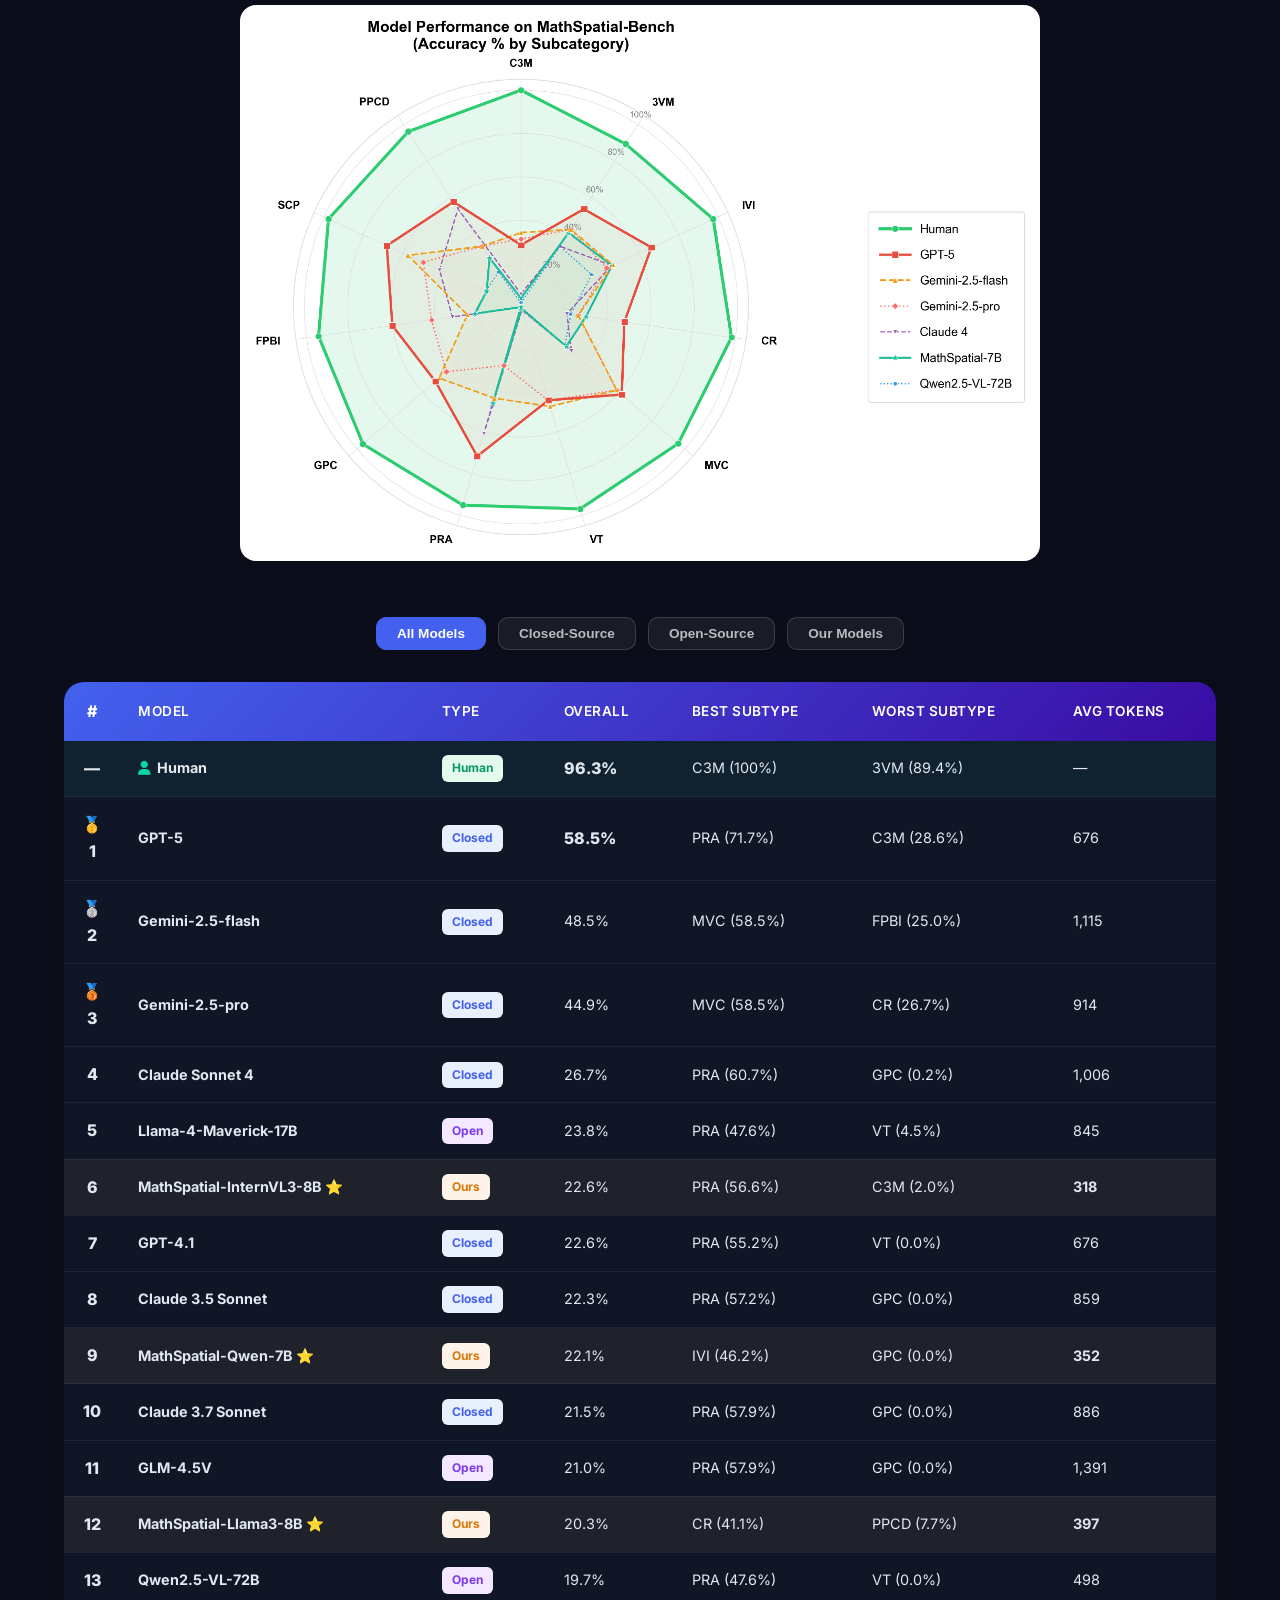
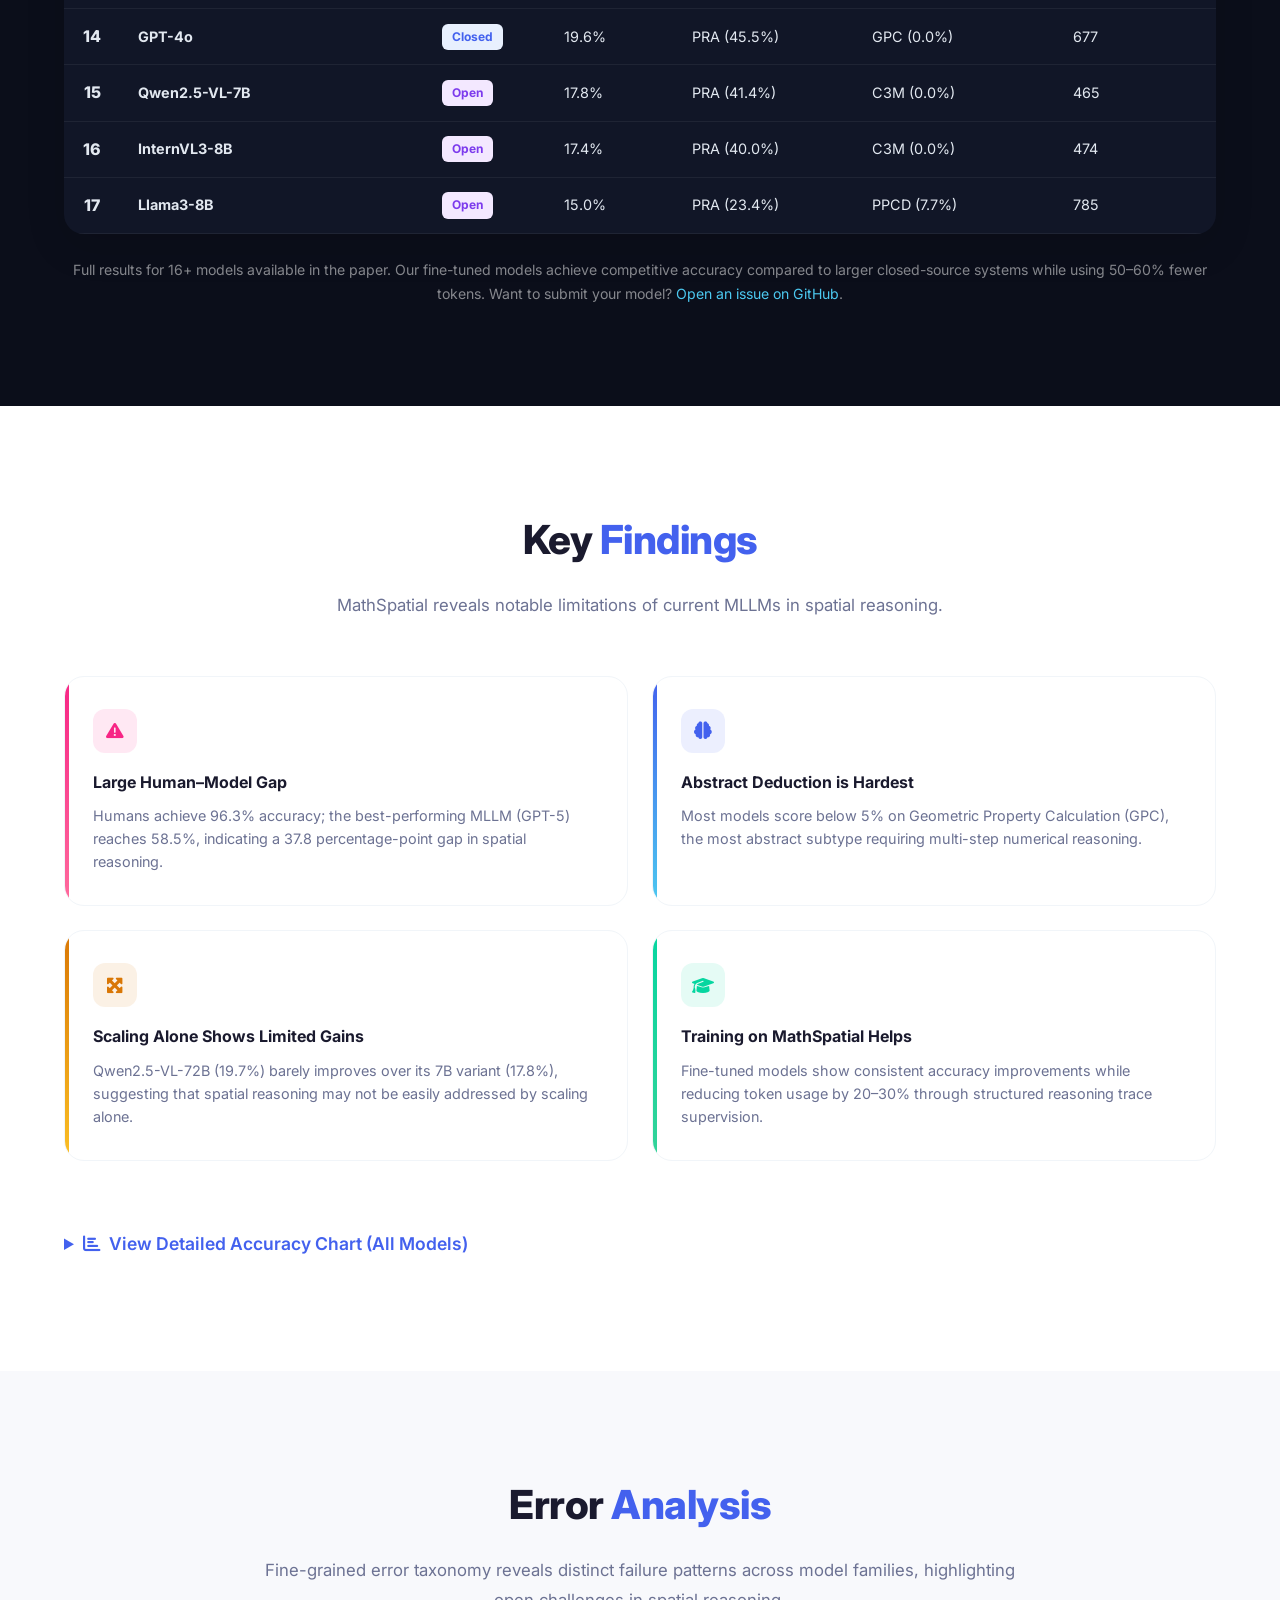
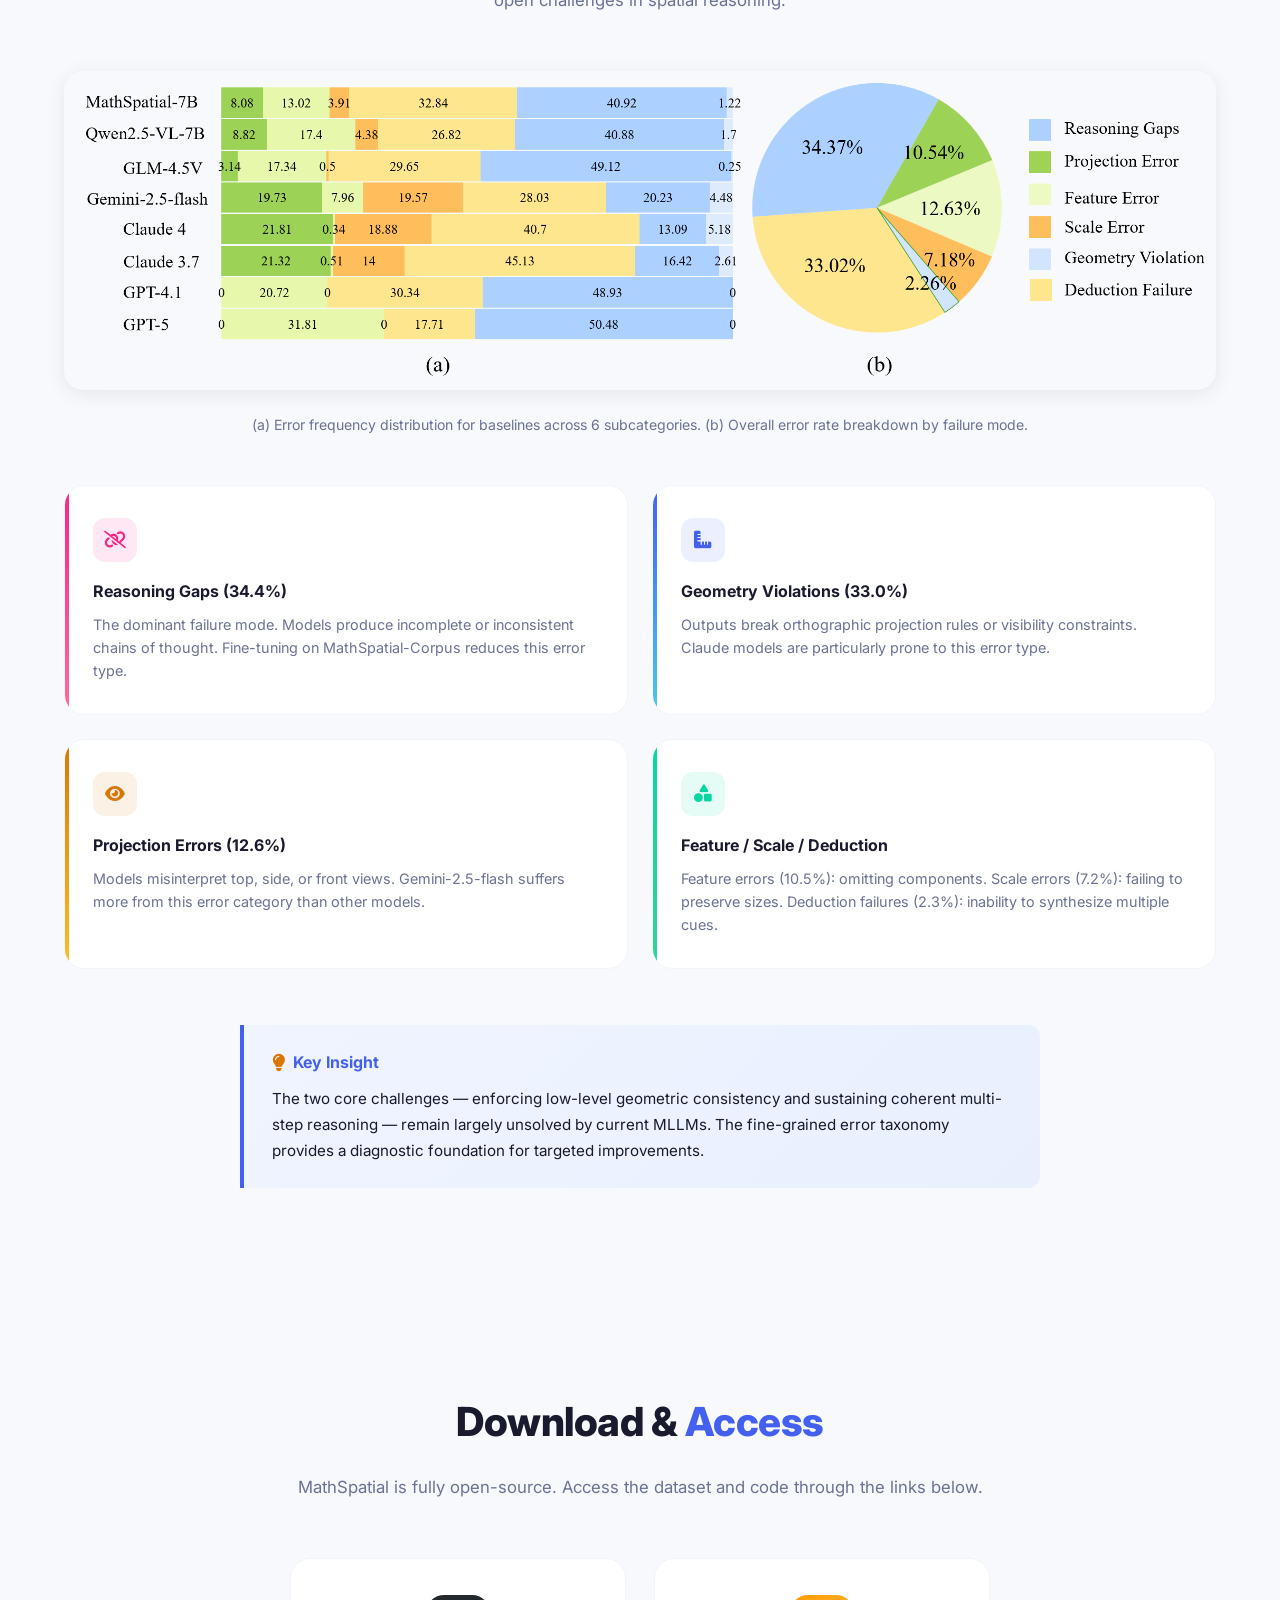
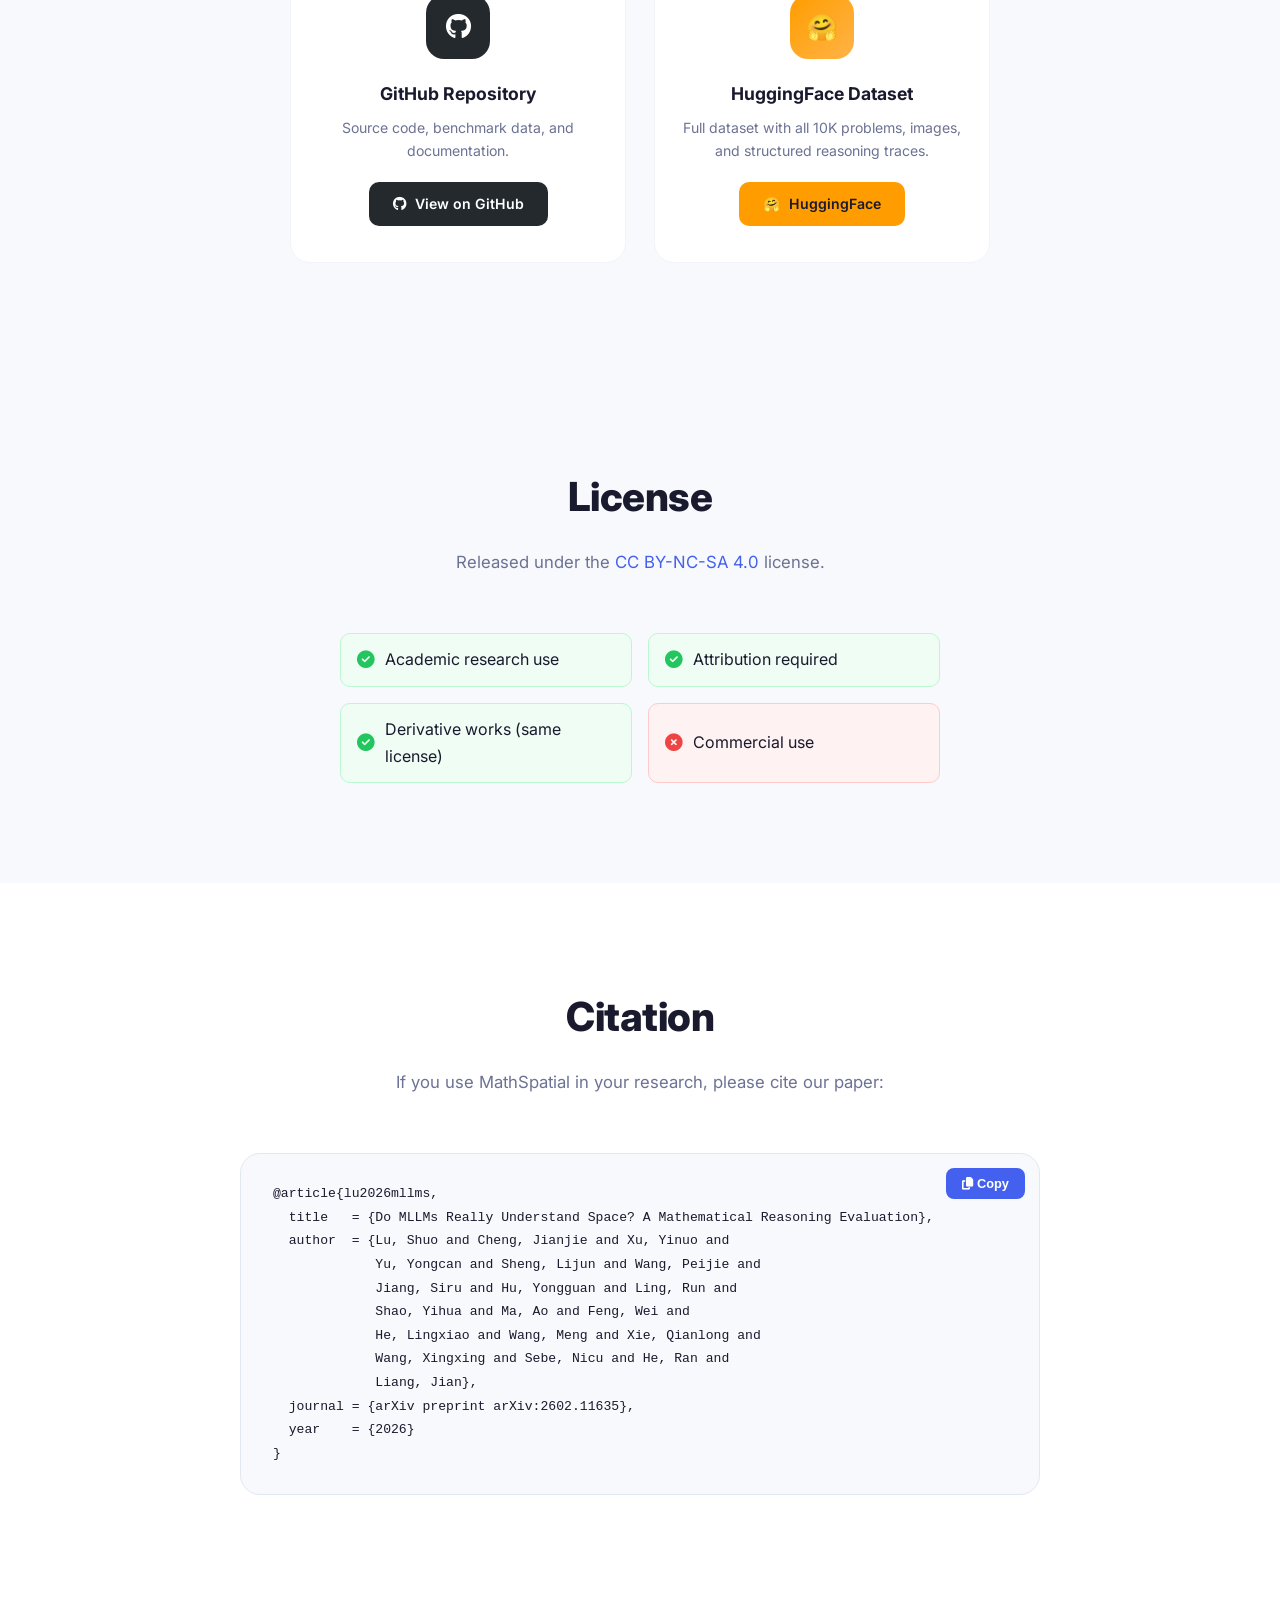
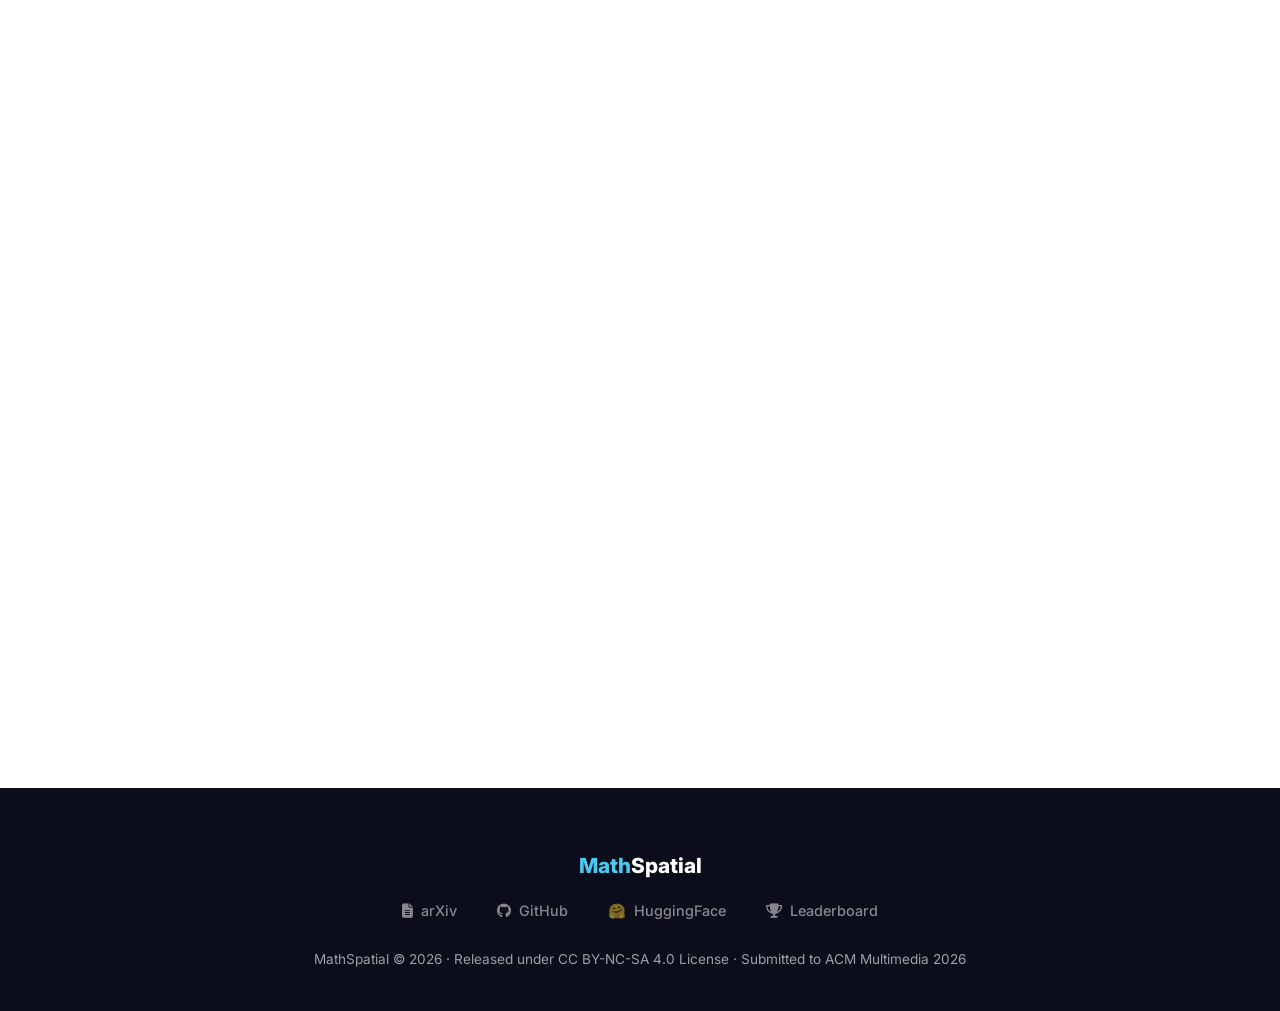
==== commit f8b07388: "Reorder sections logically, fix navbar, remove Chinese version Page order now follows logical groupi" ====
--- a/index.html
+++ b/index.html
@@ -48,9 +48,10 @@
           <li><a href="#download">Download</a></li>
           <li><a href="#license">License</a></li>
           <li><a href="#citation">Citation</a></li>
-          <li><a href="#supplementary">Supplementary</a></li>
         </ul>
       </li>
+      <li><a href="#supplementary">Supplementary</a></li>
+      <li><a href="https://huggingface.co/datasets/shuolucs/MathSpatial" target="_blank" class="nav-cta"><i class="fas fa-database"></i> Dataset</a></li>
     </ul>
     <div class="nav-hamburger" id="hamburger" onclick="toggleNav()">
       <i class="fas fa-bars"></i>
@@ -291,301 +292,6 @@
       </div>
     </details>
 
-  </div>
-</section>
-
-<!-- ====== Leaderboard ====== -->
-<section class="section section-dark" id="leaderboard">
-  <div class="container">
-    <h2 class="section-title animate-on-scroll" style="color:#fff;">&#127942; <span class="highlight">Leaderboard</span></h2>
-    <p class="section-desc animate-on-scroll">
-      Overall accuracy on MathSpatial-Bench. Humans achieve 96.3% while the best-performing MLLM (GPT-5) reaches 58.5%.
-    </p>
-
-    <div class="img-showcase animate-on-scroll" style="margin-bottom:48px;">
-      <img src="static/images/fig_radar_models.png?v=1775455888" alt="Radar Chart" style="max-width:800px; border-radius:16px;" loading="lazy">
-    </div>
-
-    <div class="leaderboard-controls animate-on-scroll">
-      <button class="lb-filter active" data-filter="all">All Models</button>
-      <button class="lb-filter" data-filter="closed">Closed-Source</button>
-      <button class="lb-filter" data-filter="open">Open-Source</button>
-      <button class="lb-filter" data-filter="ours">Our Models</button>
-    </div>
-
-    <div class="leaderboard-wrapper animate-on-scroll">
-      <table class="leaderboard" id="leaderboardTable">
-        <thead>
-          <tr>
-            <th class="rank">#</th>
-            <th>Model</th>
-            <th>Type</th>
-            <th>Overall</th>
-            <th>Best Subtype</th>
-            <th>Worst Subtype</th>
-            <th>Avg Tokens</th>
-          </tr>
-        </thead>
-        <tbody>
-          <tr class="human-row" data-type="human">
-            <td class="rank">&mdash;</td>
-            <td class="model-name"><i class="fas fa-user" style="margin-right:6px;color:#06d6a0;"></i>Human</td>
-            <td><span class="type-badge type-human">Human</span></td>
-            <td class="highlight-val">96.3%</td>
-            <td>C3M (100%)</td>
-            <td>3VM (89.4%)</td>
-            <td>&mdash;</td>
-          </tr>
-          <tr data-type="closed">
-            <td class="rank rank-1">&#129351; 1</td>
-            <td class="model-name">GPT-5</td>
-            <td><span class="type-badge type-closed">Closed</span></td>
-            <td class="highlight-val">58.5%</td>
-            <td>PRA (71.7%)</td>
-            <td>C3M (28.6%)</td>
-            <td>676</td>
-          </tr>
-          <tr data-type="closed">
-            <td class="rank rank-2">&#129352; 2</td>
-            <td class="model-name">Gemini-2.5-flash</td>
-            <td><span class="type-badge type-closed">Closed</span></td>
-            <td>48.5%</td>
-            <td>MVC (58.5%)</td>
-            <td>FPBI (25.0%)</td>
-            <td>1,115</td>
-          </tr>
-          <tr data-type="closed">
-            <td class="rank rank-3">&#129353; 3</td>
-            <td class="model-name">Gemini-2.5-pro</td>
-            <td><span class="type-badge type-closed">Closed</span></td>
-            <td>44.9%</td>
-            <td>MVC (58.5%)</td>
-            <td>CR (26.7%)</td>
-            <td>914</td>
-          </tr>
-          <tr data-type="closed">
-            <td class="rank">4</td>
-            <td class="model-name">Claude Sonnet 4</td>
-            <td><span class="type-badge type-closed">Closed</span></td>
-            <td>26.7%</td>
-            <td>PRA (60.7%)</td>
-            <td>GPC (0.2%)</td>
-            <td>1,006</td>
-          </tr>
-          <tr data-type="open">
-            <td class="rank">5</td>
-            <td class="model-name">Llama-4-Maverick-17B</td>
-            <td><span class="type-badge type-open">Open</span></td>
-            <td>23.8%</td>
-            <td>PRA (47.6%)</td>
-            <td>VT (4.5%)</td>
-            <td>845</td>
-          </tr>
-          <tr class="ours-row" data-type="ours">
-            <td class="rank">6</td>
-            <td class="model-name">MathSpatial-InternVL3-8B &#11088;</td>
-            <td><span class="type-badge type-ours">Ours</span></td>
-            <td>22.6%</td>
-            <td>PRA (56.6%)</td>
-            <td>C3M (2.0%)</td>
-            <td><strong>318</strong></td>
-          </tr>
-          <tr data-type="closed">
-            <td class="rank">7</td>
-            <td class="model-name">GPT-4.1</td>
-            <td><span class="type-badge type-closed">Closed</span></td>
-            <td>22.6%</td>
-            <td>PRA (55.2%)</td>
-            <td>VT (0.0%)</td>
-            <td>676</td>
-          </tr>
-          <tr data-type="closed">
-            <td class="rank">8</td>
-            <td class="model-name">Claude 3.5 Sonnet</td>
-            <td><span class="type-badge type-closed">Closed</span></td>
-            <td>22.3%</td>
-            <td>PRA (57.2%)</td>
-            <td>GPC (0.0%)</td>
-            <td>859</td>
-          </tr>
-          <tr class="ours-row" data-type="ours">
-            <td class="rank">9</td>
-            <td class="model-name">MathSpatial-Qwen-7B &#11088;</td>
-            <td><span class="type-badge type-ours">Ours</span></td>
-            <td>22.1%</td>
-            <td>IVI (46.2%)</td>
-            <td>GPC (0.0%)</td>
-            <td><strong>352</strong></td>
-          </tr>
-          <tr data-type="closed">
-            <td class="rank">10</td>
-            <td class="model-name">Claude 3.7 Sonnet</td>
-            <td><span class="type-badge type-closed">Closed</span></td>
-            <td>21.5%</td>
-            <td>PRA (57.9%)</td>
-            <td>GPC (0.0%)</td>
-            <td>886</td>
-          </tr>
-          <tr data-type="open">
-            <td class="rank">11</td>
-            <td class="model-name">GLM-4.5V</td>
-            <td><span class="type-badge type-open">Open</span></td>
-            <td>21.0%</td>
-            <td>PRA (57.9%)</td>
-            <td>GPC (0.0%)</td>
-            <td>1,391</td>
-          </tr>
-          <tr class="ours-row" data-type="ours">
-            <td class="rank">12</td>
-            <td class="model-name">MathSpatial-Llama3-8B &#11088;</td>
-            <td><span class="type-badge type-ours">Ours</span></td>
-            <td>20.3%</td>
-            <td>CR (41.1%)</td>
-            <td>PPCD (7.7%)</td>
-            <td><strong>397</strong></td>
-          </tr>
-          <tr data-type="open">
-            <td class="rank">13</td>
-            <td class="model-name">Qwen2.5-VL-72B</td>
-            <td><span class="type-badge type-open">Open</span></td>
-            <td>19.7%</td>
-            <td>PRA (47.6%)</td>
-            <td>VT (0.0%)</td>
-            <td>498</td>
-          </tr>
-          <tr data-type="closed">
-            <td class="rank">14</td>
-            <td class="model-name">GPT-4o</td>
-            <td><span class="type-badge type-closed">Closed</span></td>
-            <td>19.6%</td>
-            <td>PRA (45.5%)</td>
-            <td>GPC (0.0%)</td>
-            <td>677</td>
-          </tr>
-          <tr data-type="open">
-            <td class="rank">15</td>
-            <td class="model-name">Qwen2.5-VL-7B</td>
-            <td><span class="type-badge type-open">Open</span></td>
-            <td>17.8%</td>
-            <td>PRA (41.4%)</td>
-            <td>C3M (0.0%)</td>
-            <td>465</td>
-          </tr>
-          <tr data-type="open">
-            <td class="rank">16</td>
-            <td class="model-name">InternVL3-8B</td>
-            <td><span class="type-badge type-open">Open</span></td>
-            <td>17.4%</td>
-            <td>PRA (40.0%)</td>
-            <td>C3M (0.0%)</td>
-            <td>474</td>
-          </tr>
-          <tr data-type="open">
-            <td class="rank">17</td>
-            <td class="model-name">Llama3-8B</td>
-            <td><span class="type-badge type-open">Open</span></td>
-            <td>15.0%</td>
-            <td>PRA (23.4%)</td>
-            <td>PPCD (7.7%)</td>
-            <td>785</td>
-          </tr>
-        </tbody>
-      </table>
-    </div>
-
-    <p style="text-align:center; margin-top:24px; font-size:0.88rem; color:rgba(255,255,255,0.5);">
-      Full results for 16+ models available in the paper. Our fine-tuned models achieve competitive accuracy compared to larger closed-source systems while using 50&ndash;60% fewer tokens. Want to submit your model? <a href="https://github.com/shuolucs/MathSpatial/issues" target="_blank" style="color:var(--primary-light);">Open an issue on GitHub</a>.
-    </p>
-  </div>
-</section>
-
-<!-- ====== Key Findings ====== -->
-<section class="section" id="findings">
-  <div class="container">
-    <h2 class="section-title animate-on-scroll">Key <span class="highlight">Findings</span></h2>
-    <p class="section-desc animate-on-scroll">
-      MathSpatial reveals notable limitations of current MLLMs in spatial reasoning.
-    </p>
-
-    <div class="findings-grid animate-on-scroll">
-      <div class="finding-card f-gap">
-        <div class="finding-icon"><i class="fas fa-exclamation-triangle"></i></div>
-        <h4>Large Human&ndash;Model Gap</h4>
-        <p>Humans achieve 96.3% accuracy; the best-performing MLLM (GPT-5) reaches 58.5%, indicating a 37.8 percentage-point gap in spatial reasoning.</p>
-      </div>
-      <div class="finding-card f-abstract">
-        <div class="finding-icon"><i class="fas fa-brain"></i></div>
-        <h4>Abstract Deduction is Hardest</h4>
-        <p>Most models score below 5% on Geometric Property Calculation (GPC), the most abstract subtype requiring multi-step numerical reasoning.</p>
-      </div>
-      <div class="finding-card f-scale">
-        <div class="finding-icon"><i class="fas fa-expand-arrows-alt"></i></div>
-        <h4>Scaling Alone Shows Limited Gains</h4>
-        <p>Qwen2.5-VL-72B (19.7%) barely improves over its 7B variant (17.8%), suggesting that spatial reasoning may not be easily addressed by scaling alone.</p>
-      </div>
-      <div class="finding-card f-train">
-        <div class="finding-icon"><i class="fas fa-graduation-cap"></i></div>
-        <h4>Training on MathSpatial Helps</h4>
-        <p>Fine-tuned models show consistent accuracy improvements while reducing token usage by 20&ndash;30% through structured reasoning trace supervision.</p>
-      </div>
-    </div>
-
-    <details class="collapsible animate-on-scroll" style="margin-top:32px;">
-      <summary style="cursor:pointer; font-size:1.1rem; font-weight:600; color:var(--primary); padding:12px 0;">
-        <i class="fas fa-chart-bar" style="margin-right:8px;"></i>View Detailed Accuracy Chart (All Models)
-      </summary>
-      <div class="img-showcase" style="margin-top:16px;">
-        <img src="static/images/fig_overall_accuracy.png?v=1775455884" alt="Overall Accuracy" loading="lazy">
-        <p class="img-caption">Overall accuracy comparison across all 17+ evaluated models on MathSpatial-Bench.</p>
-      </div>
-    </details>
-  </div>
-</section>
-
-<!-- ====== Error Analysis ====== -->
-<section class="section section-alt" id="error-analysis">
-  <div class="container">
-    <h2 class="section-title animate-on-scroll">Error <span class="highlight">Analysis</span></h2>
-    <p class="section-desc animate-on-scroll">
-      Fine-grained error taxonomy reveals distinct failure patterns across model families, highlighting open challenges in spatial reasoning.
-    </p>
-
-    <div class="img-showcase animate-on-scroll">
-      <img src="static/images/fig_error_analysis.png?v=1775455884" alt="Error Analysis" loading="lazy">
-      <p class="img-caption">
-        (a) Error frequency distribution for baselines across 6 subcategories. (b) Overall error rate breakdown by failure mode.
-      </p>
-    </div>
-
-    <div class="findings-grid animate-on-scroll" style="margin-top:40px;">
-      <div class="finding-card f-gap">
-        <div class="finding-icon"><i class="fas fa-chain-broken"></i></div>
-        <h4>Reasoning Gaps (34.4%)</h4>
-        <p>The dominant failure mode. Models produce incomplete or inconsistent chains of thought. Fine-tuning on MathSpatial-Corpus reduces this error type.</p>
-      </div>
-      <div class="finding-card f-abstract">
-        <div class="finding-icon"><i class="fas fa-ruler-combined"></i></div>
-        <h4>Geometry Violations (33.0%)</h4>
-        <p>Outputs break orthographic projection rules or visibility constraints. Claude models are particularly prone to this error type.</p>
-      </div>
-      <div class="finding-card f-scale">
-        <div class="finding-icon"><i class="fas fa-eye"></i></div>
-        <h4>Projection Errors (12.6%)</h4>
-        <p>Models misinterpret top, side, or front views. Gemini-2.5-flash suffers more from this error category than other models.</p>
-      </div>
-      <div class="finding-card f-train">
-        <div class="finding-icon"><i class="fas fa-shapes"></i></div>
-        <h4>Feature / Scale / Deduction</h4>
-        <p>Feature errors (10.5%): omitting components. Scale errors (7.2%): failing to preserve sizes. Deduction failures (2.3%): inability to synthesize multiple cues.</p>
-      </div>
-    </div>
-
-    <div class="key-insight-box animate-on-scroll" style="margin-top:32px;">
-      <div class="key-insight-header">
-        <i class="fas fa-lightbulb"></i> Key Insight
-      </div>
-      <p>The two core challenges &mdash; enforcing low-level geometric consistency and sustaining coherent multi-step reasoning &mdash; remain largely unsolved by current MLLMs. The fine-grained error taxonomy provides a diagnostic foundation for targeted improvements.</p>
-    </div>
   </div>
 </section>
 
@@ -647,6 +353,301 @@
 <span class="bracket">}</span>
         </div>
       </div>
+    </div>
+  </div>
+</section>
+
+<!-- ====== Leaderboard ====== -->
+<section class="section section-dark" id="leaderboard">
+  <div class="container">
+    <h2 class="section-title animate-on-scroll" style="color:#fff;">&#127942; <span class="highlight">Leaderboard</span></h2>
+    <p class="section-desc animate-on-scroll">
+      Overall accuracy on MathSpatial-Bench. Humans achieve 96.3% while the best-performing MLLM (GPT-5) reaches 58.5%.
+    </p>
+
+    <div class="img-showcase animate-on-scroll" style="margin-bottom:48px;">
+      <img src="static/images/fig_radar_models.png?v=1775455888" alt="Radar Chart" style="max-width:800px; border-radius:16px;" loading="lazy">
+    </div>
+
+    <div class="leaderboard-controls animate-on-scroll">
+      <button class="lb-filter active" data-filter="all">All Models</button>
+      <button class="lb-filter" data-filter="closed">Closed-Source</button>
+      <button class="lb-filter" data-filter="open">Open-Source</button>
+      <button class="lb-filter" data-filter="ours">Our Models</button>
+    </div>
+
+    <div class="leaderboard-wrapper animate-on-scroll">
+      <table class="leaderboard" id="leaderboardTable">
+        <thead>
+          <tr>
+            <th class="rank">#</th>
+            <th>Model</th>
+            <th>Type</th>
+            <th>Overall</th>
+            <th>Best Subtype</th>
+            <th>Worst Subtype</th>
+            <th>Avg Tokens</th>
+          </tr>
+        </thead>
+        <tbody>
+          <tr class="human-row" data-type="human">
+            <td class="rank">&mdash;</td>
+            <td class="model-name"><i class="fas fa-user" style="margin-right:6px;color:#06d6a0;"></i>Human</td>
+            <td><span class="type-badge type-human">Human</span></td>
+            <td class="highlight-val">96.3%</td>
+            <td>C3M (100%)</td>
+            <td>3VM (89.4%)</td>
+            <td>&mdash;</td>
+          </tr>
+          <tr data-type="closed">
+            <td class="rank rank-1">&#129351; 1</td>
+            <td class="model-name">GPT-5</td>
+            <td><span class="type-badge type-closed">Closed</span></td>
+            <td class="highlight-val">58.5%</td>
+            <td>PRA (71.7%)</td>
+            <td>C3M (28.6%)</td>
+            <td>676</td>
+          </tr>
+          <tr data-type="closed">
+            <td class="rank rank-2">&#129352; 2</td>
+            <td class="model-name">Gemini-2.5-flash</td>
+            <td><span class="type-badge type-closed">Closed</span></td>
+            <td>48.5%</td>
+            <td>MVC (58.5%)</td>
+            <td>FPBI (25.0%)</td>
+            <td>1,115</td>
+          </tr>
+          <tr data-type="closed">
+            <td class="rank rank-3">&#129353; 3</td>
+            <td class="model-name">Gemini-2.5-pro</td>
+            <td><span class="type-badge type-closed">Closed</span></td>
+            <td>44.9%</td>
+            <td>MVC (58.5%)</td>
+            <td>CR (26.7%)</td>
+            <td>914</td>
+          </tr>
+          <tr data-type="closed">
+            <td class="rank">4</td>
+            <td class="model-name">Claude Sonnet 4</td>
+            <td><span class="type-badge type-closed">Closed</span></td>
+            <td>26.7%</td>
+            <td>PRA (60.7%)</td>
+            <td>GPC (0.2%)</td>
+            <td>1,006</td>
+          </tr>
+          <tr data-type="open">
+            <td class="rank">5</td>
+            <td class="model-name">Llama-4-Maverick-17B</td>
+            <td><span class="type-badge type-open">Open</span></td>
+            <td>23.8%</td>
+            <td>PRA (47.6%)</td>
+            <td>VT (4.5%)</td>
+            <td>845</td>
+          </tr>
+          <tr class="ours-row" data-type="ours">
+            <td class="rank">6</td>
+            <td class="model-name">MathSpatial-InternVL3-8B &#11088;</td>
+            <td><span class="type-badge type-ours">Ours</span></td>
+            <td>22.6%</td>
+            <td>PRA (56.6%)</td>
+            <td>C3M (2.0%)</td>
+            <td><strong>318</strong></td>
+          </tr>
+          <tr data-type="closed">
+            <td class="rank">7</td>
+            <td class="model-name">GPT-4.1</td>
+            <td><span class="type-badge type-closed">Closed</span></td>
+            <td>22.6%</td>
+            <td>PRA (55.2%)</td>
+            <td>VT (0.0%)</td>
+            <td>676</td>
+          </tr>
+          <tr data-type="closed">
+            <td class="rank">8</td>
+            <td class="model-name">Claude 3.5 Sonnet</td>
+            <td><span class="type-badge type-closed">Closed</span></td>
+            <td>22.3%</td>
+            <td>PRA (57.2%)</td>
+            <td>GPC (0.0%)</td>
+            <td>859</td>
+          </tr>
+          <tr class="ours-row" data-type="ours">
+            <td class="rank">9</td>
+            <td class="model-name">MathSpatial-Qwen-7B &#11088;</td>
+            <td><span class="type-badge type-ours">Ours</span></td>
+            <td>22.1%</td>
+            <td>IVI (46.2%)</td>
+            <td>GPC (0.0%)</td>
+            <td><strong>352</strong></td>
+          </tr>
+          <tr data-type="closed">
+            <td class="rank">10</td>
+            <td class="model-name">Claude 3.7 Sonnet</td>
+            <td><span class="type-badge type-closed">Closed</span></td>
+            <td>21.5%</td>
+            <td>PRA (57.9%)</td>
+            <td>GPC (0.0%)</td>
+            <td>886</td>
+          </tr>
+          <tr data-type="open">
+            <td class="rank">11</td>
+            <td class="model-name">GLM-4.5V</td>
+            <td><span class="type-badge type-open">Open</span></td>
+            <td>21.0%</td>
+            <td>PRA (57.9%)</td>
+            <td>GPC (0.0%)</td>
+            <td>1,391</td>
+          </tr>
+          <tr class="ours-row" data-type="ours">
+            <td class="rank">12</td>
+            <td class="model-name">MathSpatial-Llama3-8B &#11088;</td>
+            <td><span class="type-badge type-ours">Ours</span></td>
+            <td>20.3%</td>
+            <td>CR (41.1%)</td>
+            <td>PPCD (7.7%)</td>
+            <td><strong>397</strong></td>
+          </tr>
+          <tr data-type="open">
+            <td class="rank">13</td>
+            <td class="model-name">Qwen2.5-VL-72B</td>
+            <td><span class="type-badge type-open">Open</span></td>
+            <td>19.7%</td>
+            <td>PRA (47.6%)</td>
+            <td>VT (0.0%)</td>
+            <td>498</td>
+          </tr>
+          <tr data-type="closed">
+            <td class="rank">14</td>
+            <td class="model-name">GPT-4o</td>
+            <td><span class="type-badge type-closed">Closed</span></td>
+            <td>19.6%</td>
+            <td>PRA (45.5%)</td>
+            <td>GPC (0.0%)</td>
+            <td>677</td>
+          </tr>
+          <tr data-type="open">
+            <td class="rank">15</td>
+            <td class="model-name">Qwen2.5-VL-7B</td>
+            <td><span class="type-badge type-open">Open</span></td>
+            <td>17.8%</td>
+            <td>PRA (41.4%)</td>
+            <td>C3M (0.0%)</td>
+            <td>465</td>
+          </tr>
+          <tr data-type="open">
+            <td class="rank">16</td>
+            <td class="model-name">InternVL3-8B</td>
+            <td><span class="type-badge type-open">Open</span></td>
+            <td>17.4%</td>
+            <td>PRA (40.0%)</td>
+            <td>C3M (0.0%)</td>
+            <td>474</td>
+          </tr>
+          <tr data-type="open">
+            <td class="rank">17</td>
+            <td class="model-name">Llama3-8B</td>
+            <td><span class="type-badge type-open">Open</span></td>
+            <td>15.0%</td>
+            <td>PRA (23.4%)</td>
+            <td>PPCD (7.7%)</td>
+            <td>785</td>
+          </tr>
+        </tbody>
+      </table>
+    </div>
+
+    <p style="text-align:center; margin-top:24px; font-size:0.88rem; color:rgba(255,255,255,0.5);">
+      Full results for 16+ models available in the paper. Our fine-tuned models achieve competitive accuracy compared to larger closed-source systems while using 50&ndash;60% fewer tokens. Want to submit your model? <a href="https://github.com/shuolucs/MathSpatial/issues" target="_blank" style="color:var(--primary-light);">Open an issue on GitHub</a>.
+    </p>
+  </div>
+</section>
+
+<!-- ====== Key Findings ====== -->
+<section class="section" id="findings">
+  <div class="container">
+    <h2 class="section-title animate-on-scroll">Key <span class="highlight">Findings</span></h2>
+    <p class="section-desc animate-on-scroll">
+      MathSpatial reveals notable limitations of current MLLMs in spatial reasoning.
+    </p>
+
+    <div class="findings-grid animate-on-scroll">
+      <div class="finding-card f-gap">
+        <div class="finding-icon"><i class="fas fa-exclamation-triangle"></i></div>
+        <h4>Large Human&ndash;Model Gap</h4>
+        <p>Humans achieve 96.3% accuracy; the best-performing MLLM (GPT-5) reaches 58.5%, indicating a 37.8 percentage-point gap in spatial reasoning.</p>
+      </div>
+      <div class="finding-card f-abstract">
+        <div class="finding-icon"><i class="fas fa-brain"></i></div>
+        <h4>Abstract Deduction is Hardest</h4>
+        <p>Most models score below 5% on Geometric Property Calculation (GPC), the most abstract subtype requiring multi-step numerical reasoning.</p>
+      </div>
+      <div class="finding-card f-scale">
+        <div class="finding-icon"><i class="fas fa-expand-arrows-alt"></i></div>
+        <h4>Scaling Alone Shows Limited Gains</h4>
+        <p>Qwen2.5-VL-72B (19.7%) barely improves over its 7B variant (17.8%), suggesting that spatial reasoning may not be easily addressed by scaling alone.</p>
+      </div>
+      <div class="finding-card f-train">
+        <div class="finding-icon"><i class="fas fa-graduation-cap"></i></div>
+        <h4>Training on MathSpatial Helps</h4>
+        <p>Fine-tuned models show consistent accuracy improvements while reducing token usage by 20&ndash;30% through structured reasoning trace supervision.</p>
+      </div>
+    </div>
+
+    <details class="collapsible animate-on-scroll" style="margin-top:32px;">
+      <summary style="cursor:pointer; font-size:1.1rem; font-weight:600; color:var(--primary); padding:12px 0;">
+        <i class="fas fa-chart-bar" style="margin-right:8px;"></i>View Detailed Accuracy Chart (All Models)
+      </summary>
+      <div class="img-showcase" style="margin-top:16px;">
+        <img src="static/images/fig_overall_accuracy.png?v=1775455884" alt="Overall Accuracy" loading="lazy">
+        <p class="img-caption">Overall accuracy comparison across all 17+ evaluated models on MathSpatial-Bench.</p>
+      </div>
+    </details>
+  </div>
+</section>
+
+<!-- ====== Error Analysis ====== -->
+<section class="section section-alt" id="error-analysis">
+  <div class="container">
+    <h2 class="section-title animate-on-scroll">Error <span class="highlight">Analysis</span></h2>
+    <p class="section-desc animate-on-scroll">
+      Fine-grained error taxonomy reveals distinct failure patterns across model families, highlighting open challenges in spatial reasoning.
+    </p>
+
+    <div class="img-showcase animate-on-scroll">
+      <img src="static/images/fig_error_analysis.png?v=1775455884" alt="Error Analysis" loading="lazy">
+      <p class="img-caption">
+        (a) Error frequency distribution for baselines across 6 subcategories. (b) Overall error rate breakdown by failure mode.
+      </p>
+    </div>
+
+    <div class="findings-grid animate-on-scroll" style="margin-top:40px;">
+      <div class="finding-card f-gap">
+        <div class="finding-icon"><i class="fas fa-chain-broken"></i></div>
+        <h4>Reasoning Gaps (34.4%)</h4>
+        <p>The dominant failure mode. Models produce incomplete or inconsistent chains of thought. Fine-tuning on MathSpatial-Corpus reduces this error type.</p>
+      </div>
+      <div class="finding-card f-abstract">
+        <div class="finding-icon"><i class="fas fa-ruler-combined"></i></div>
+        <h4>Geometry Violations (33.0%)</h4>
+        <p>Outputs break orthographic projection rules or visibility constraints. Claude models are particularly prone to this error type.</p>
+      </div>
+      <div class="finding-card f-scale">
+        <div class="finding-icon"><i class="fas fa-eye"></i></div>
+        <h4>Projection Errors (12.6%)</h4>
+        <p>Models misinterpret top, side, or front views. Gemini-2.5-flash suffers more from this error category than other models.</p>
+      </div>
+      <div class="finding-card f-train">
+        <div class="finding-icon"><i class="fas fa-shapes"></i></div>
+        <h4>Feature / Scale / Deduction</h4>
+        <p>Feature errors (10.5%): omitting components. Scale errors (7.2%): failing to preserve sizes. Deduction failures (2.3%): inability to synthesize multiple cues.</p>
+      </div>
+    </div>
+
+    <div class="key-insight-box animate-on-scroll" style="margin-top:32px;">
+      <div class="key-insight-header">
+        <i class="fas fa-lightbulb"></i> Key Insight
+      </div>
+      <p>The two core challenges &mdash; enforcing low-level geometric consistency and sustaining coherent multi-step reasoning &mdash; remain largely unsolved by current MLLMs. The fine-grained error taxonomy provides a diagnostic foundation for targeted improvements.</p>
     </div>
   </div>
 </section>
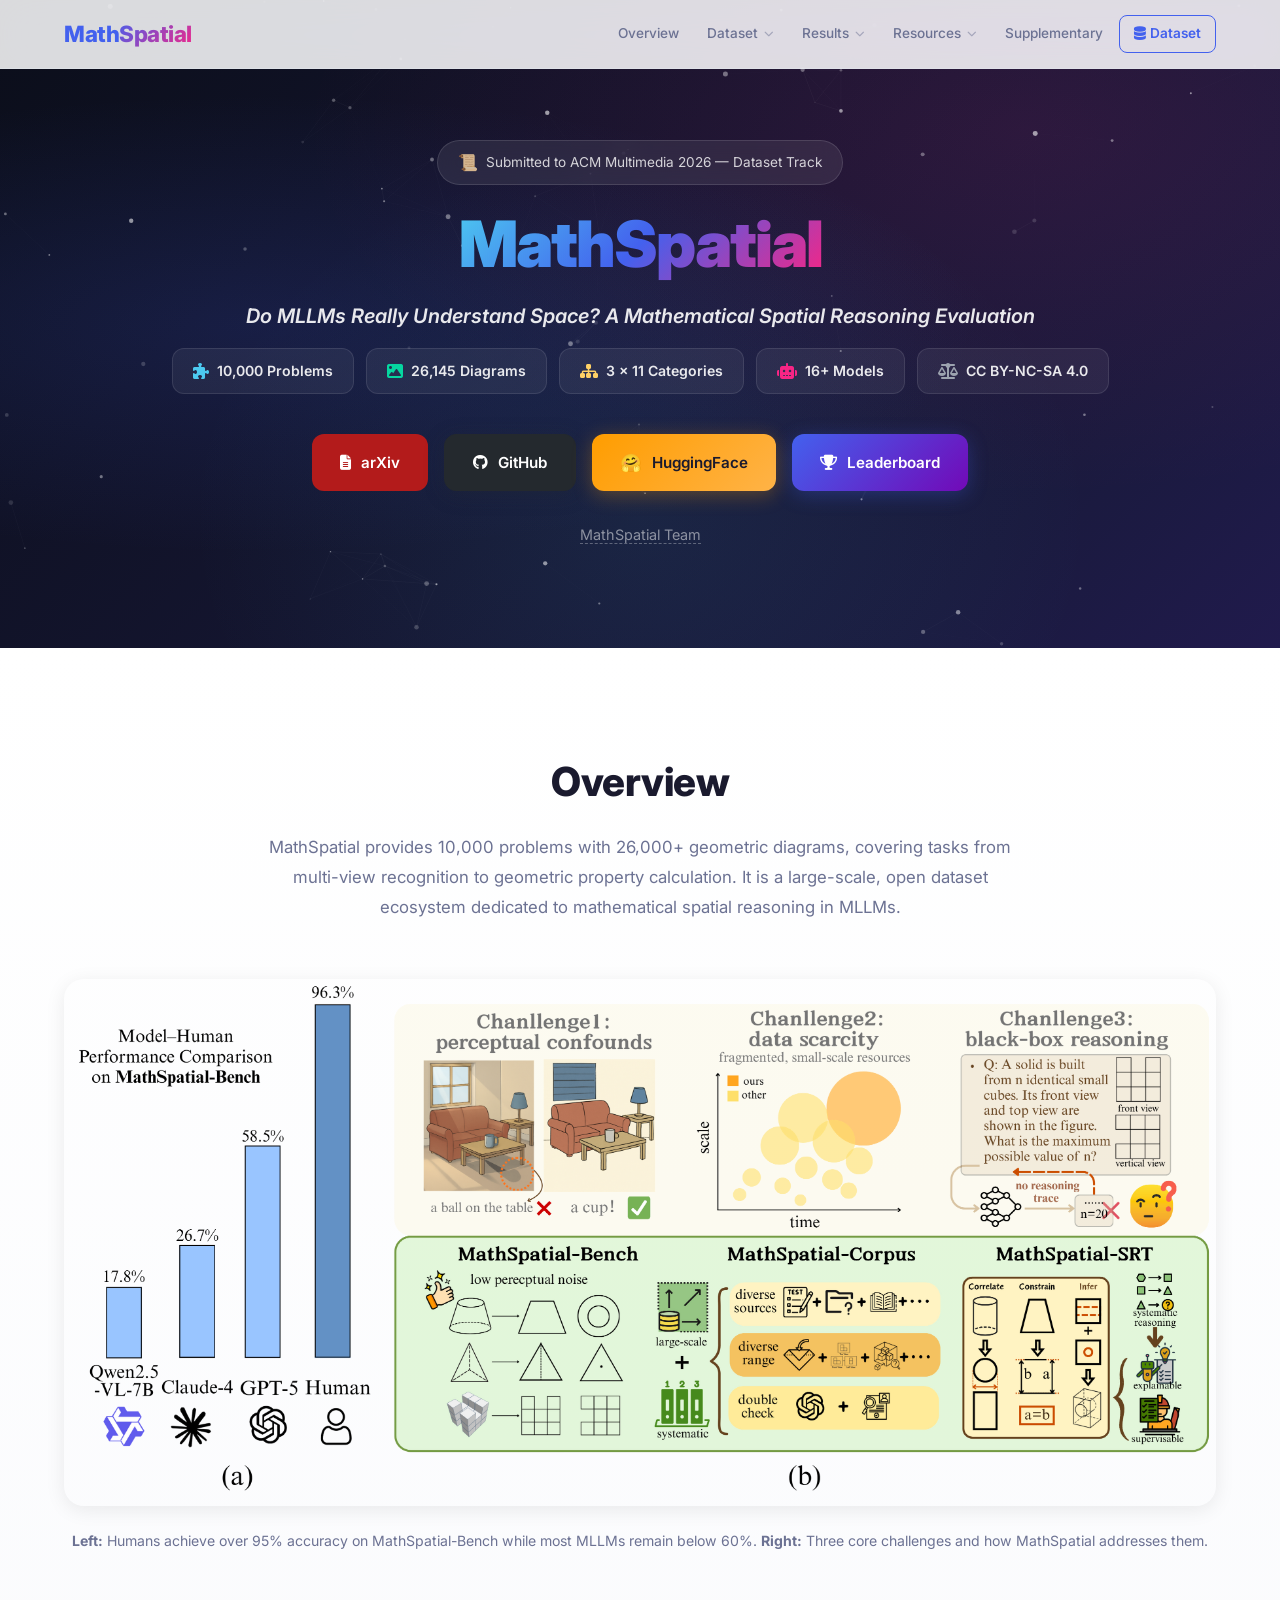
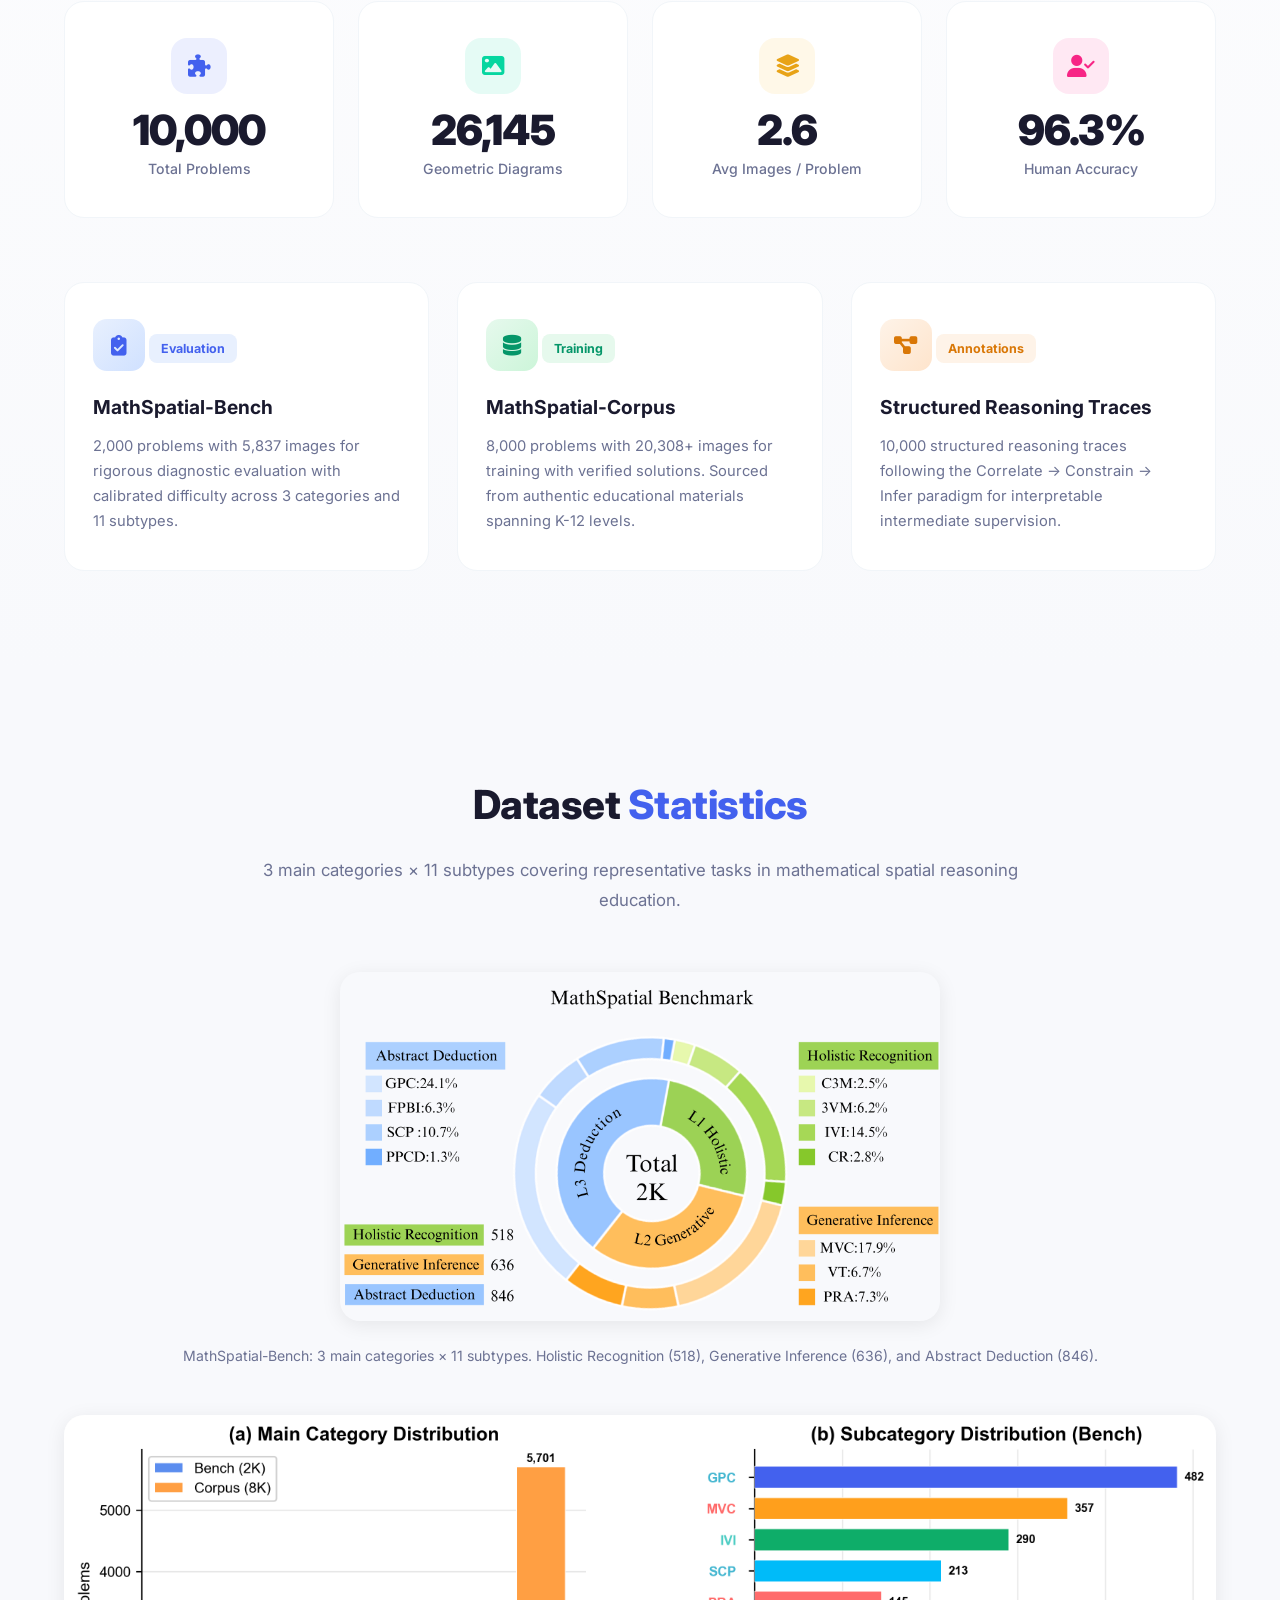
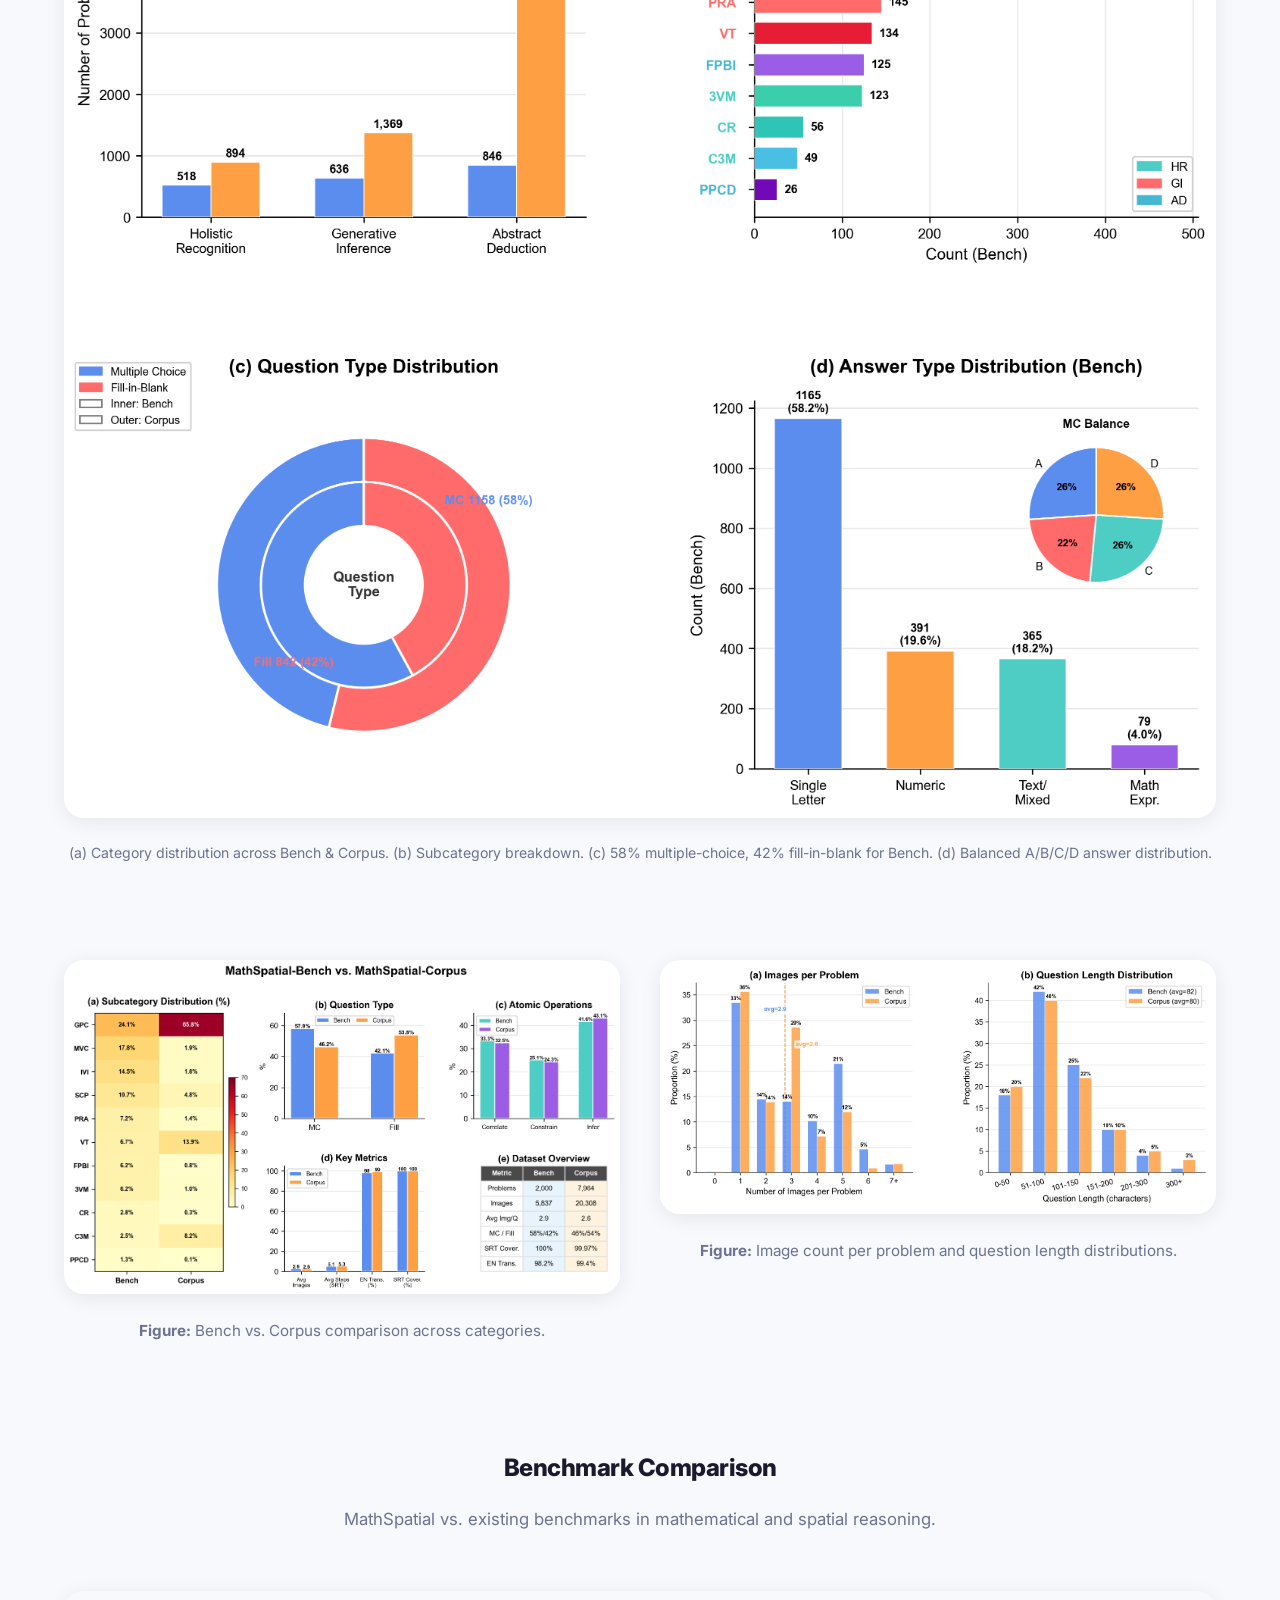
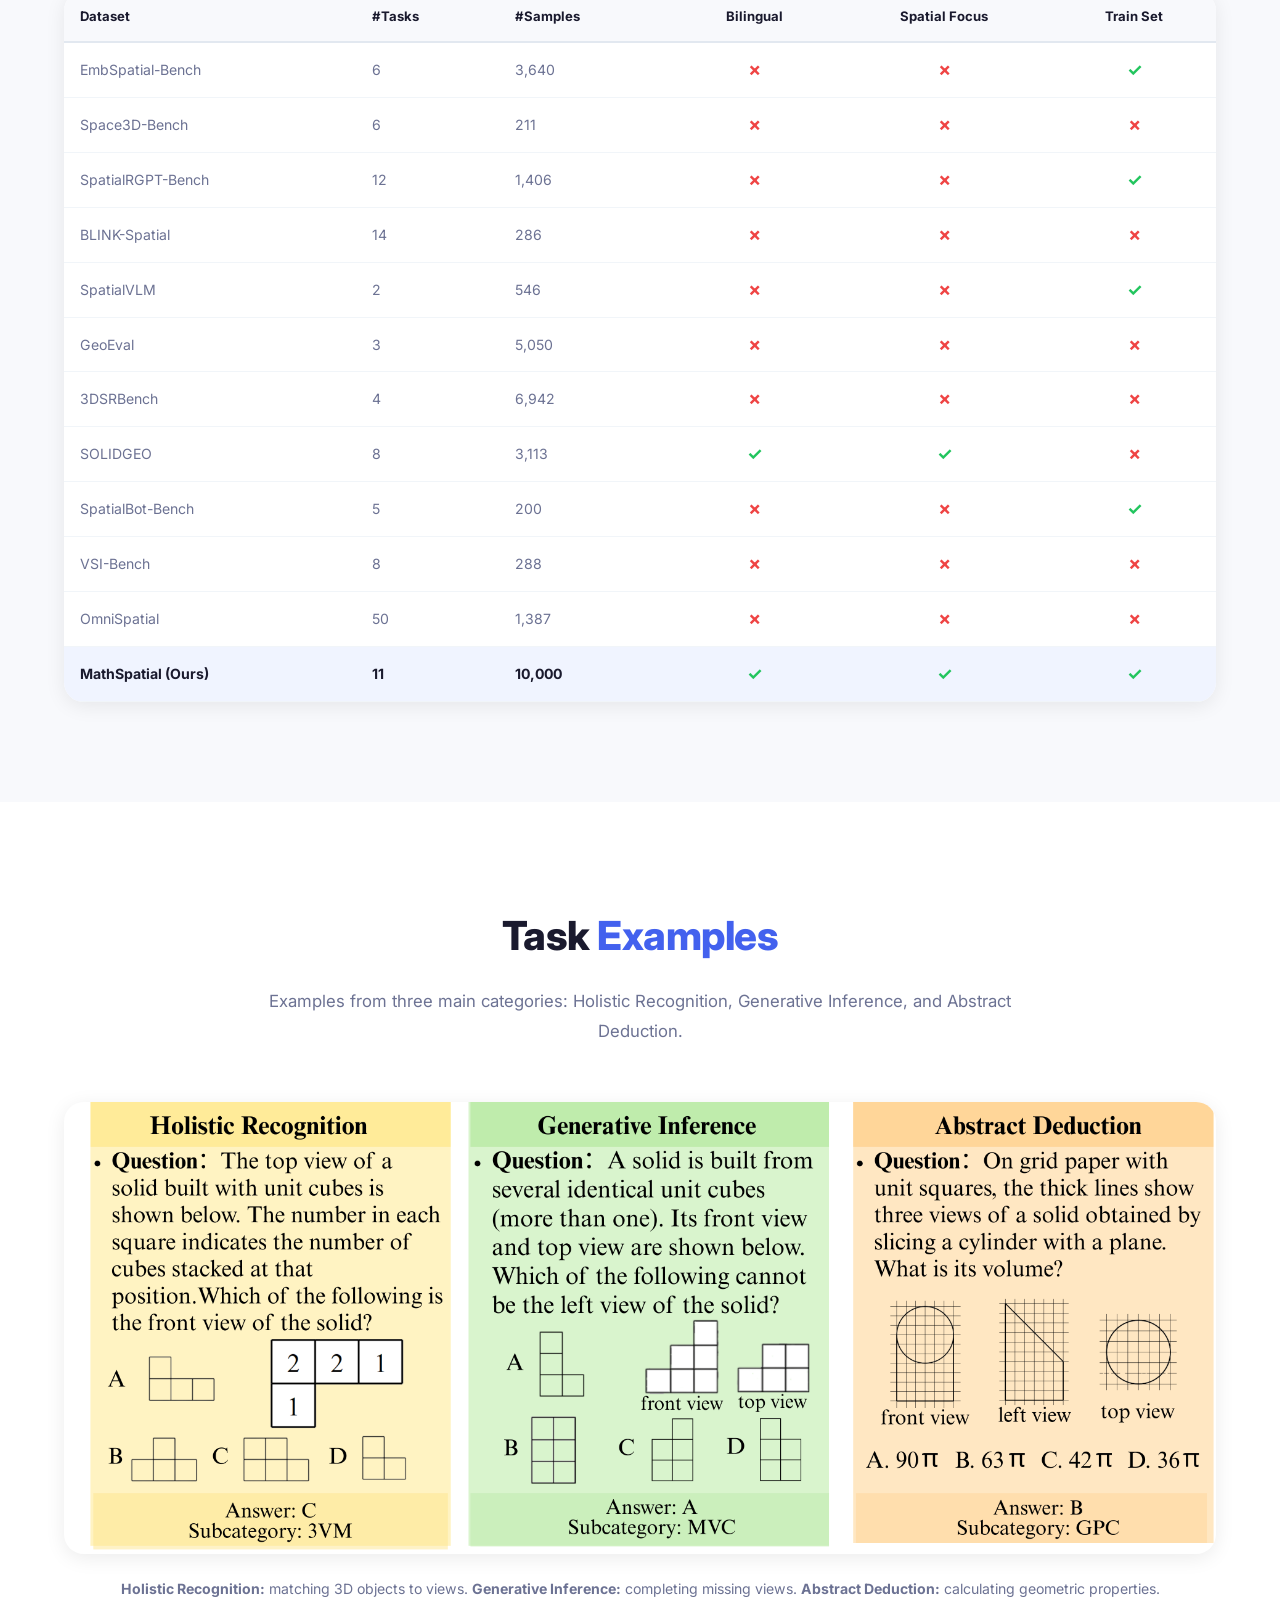
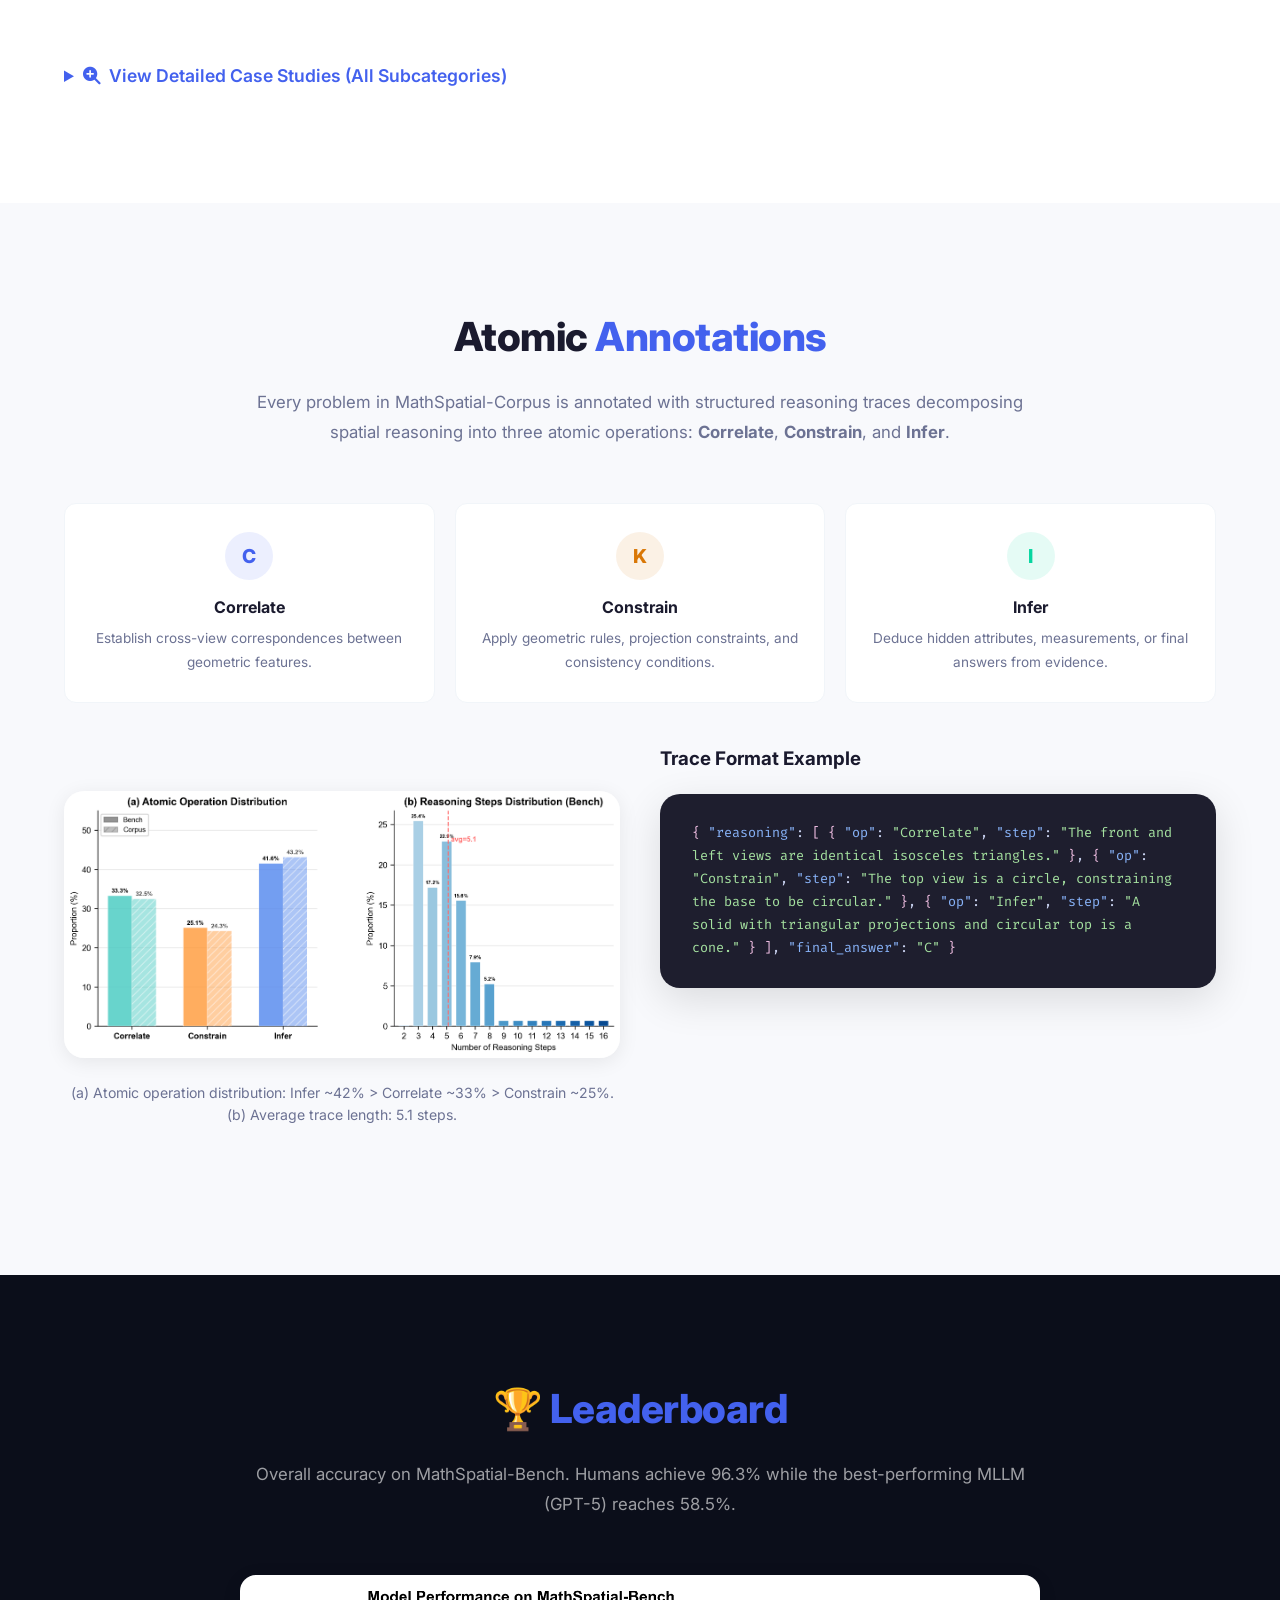
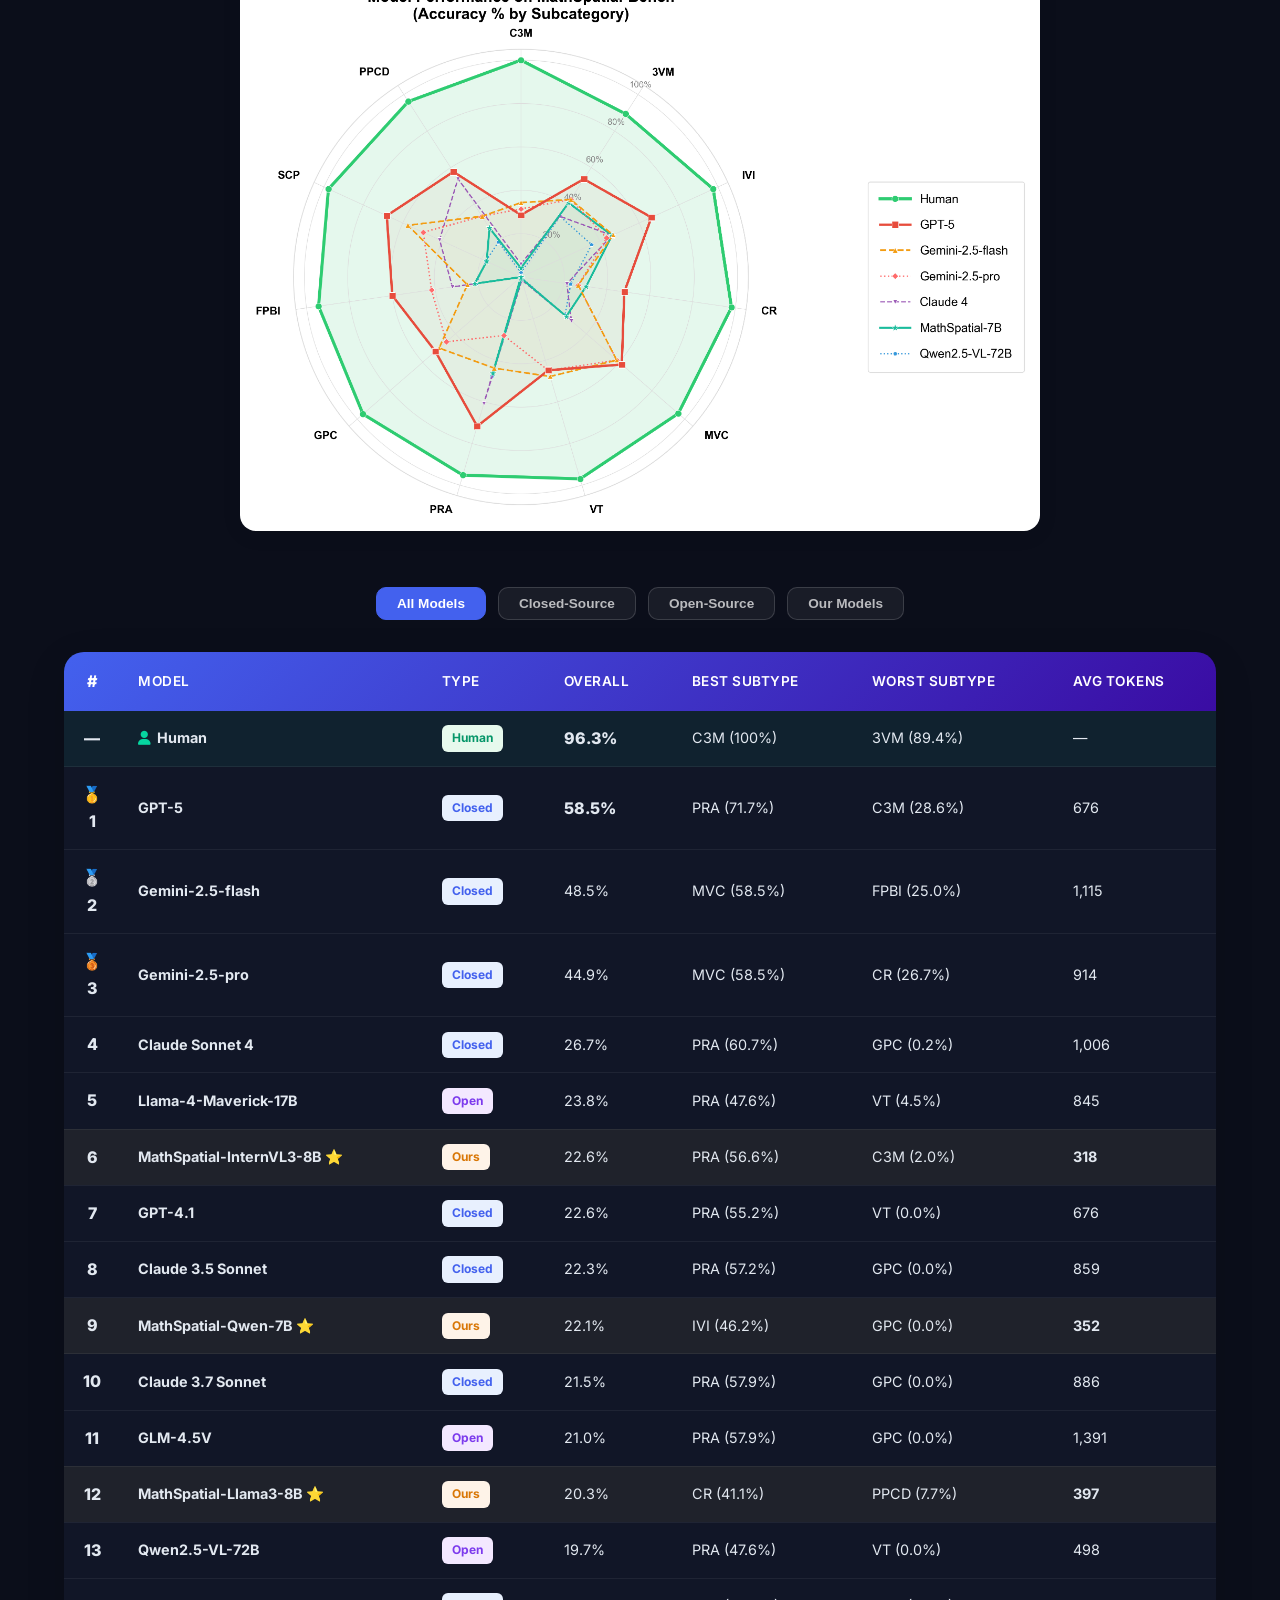
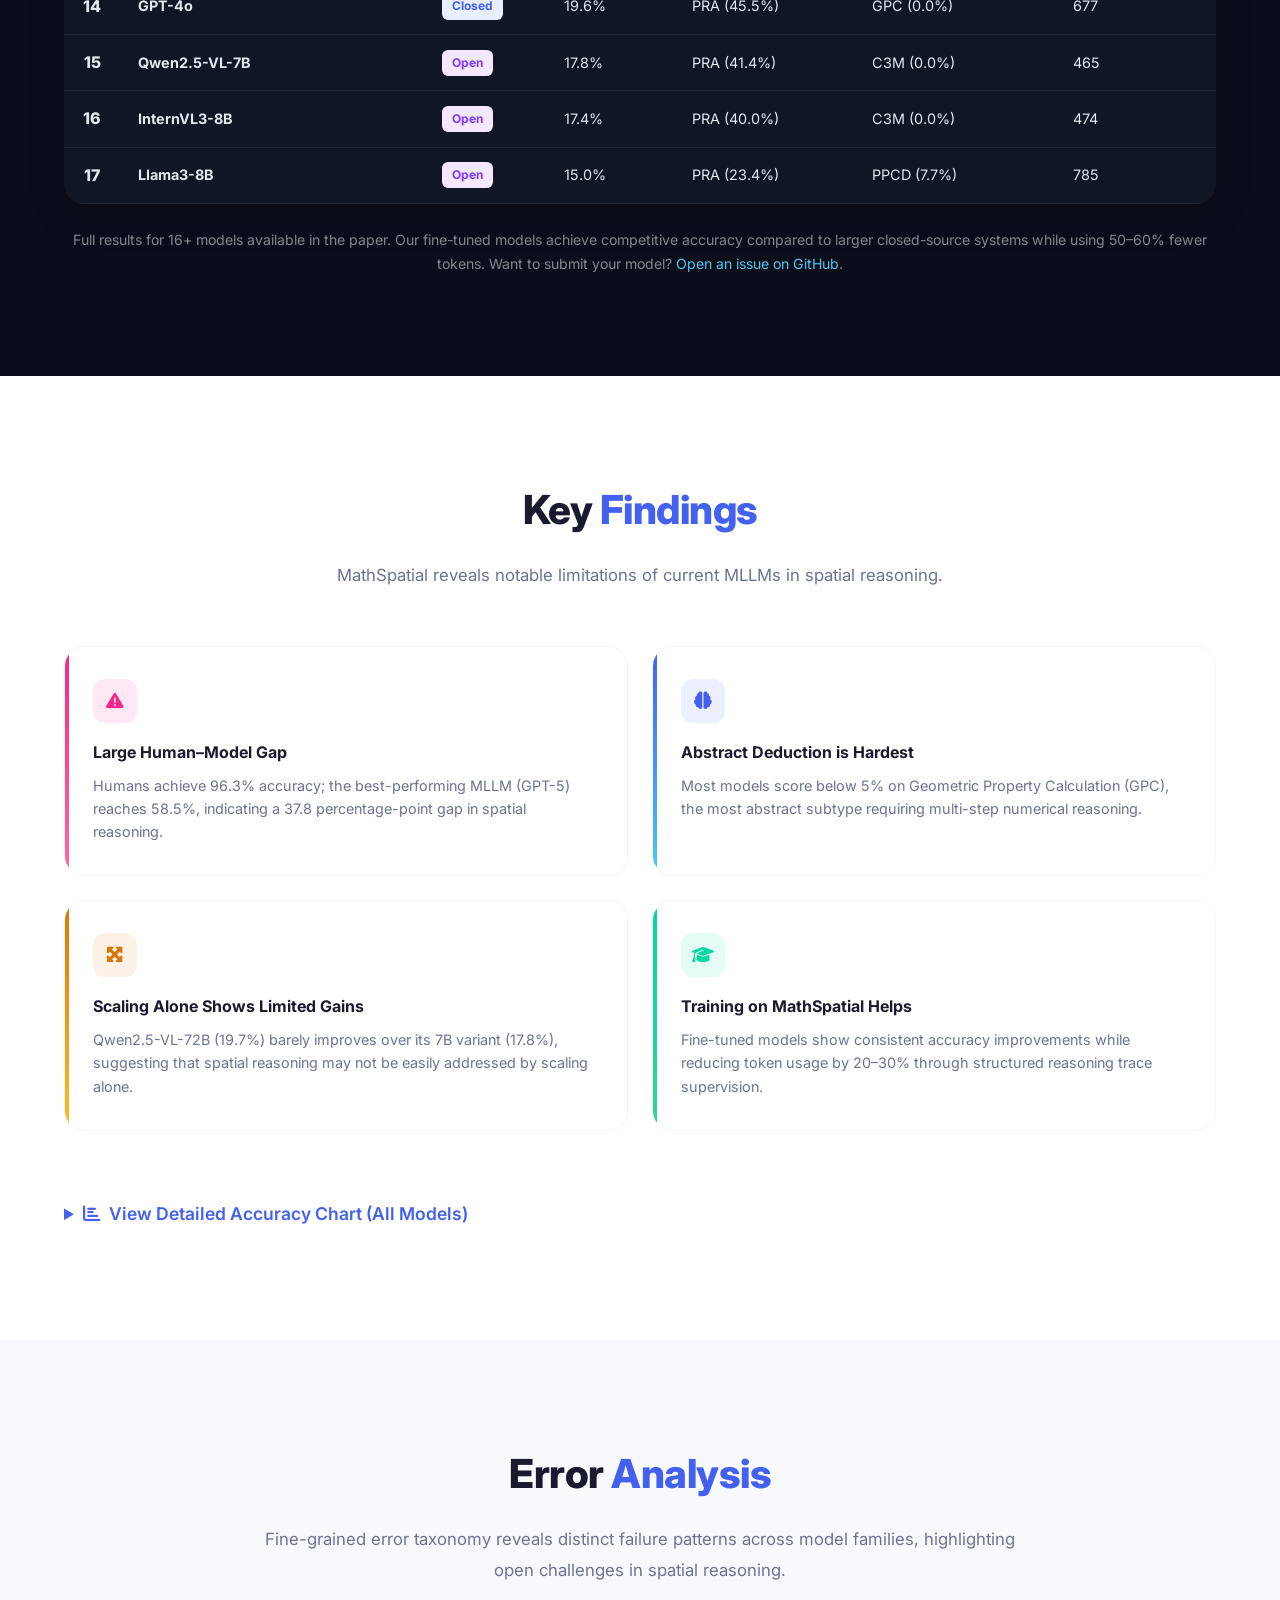
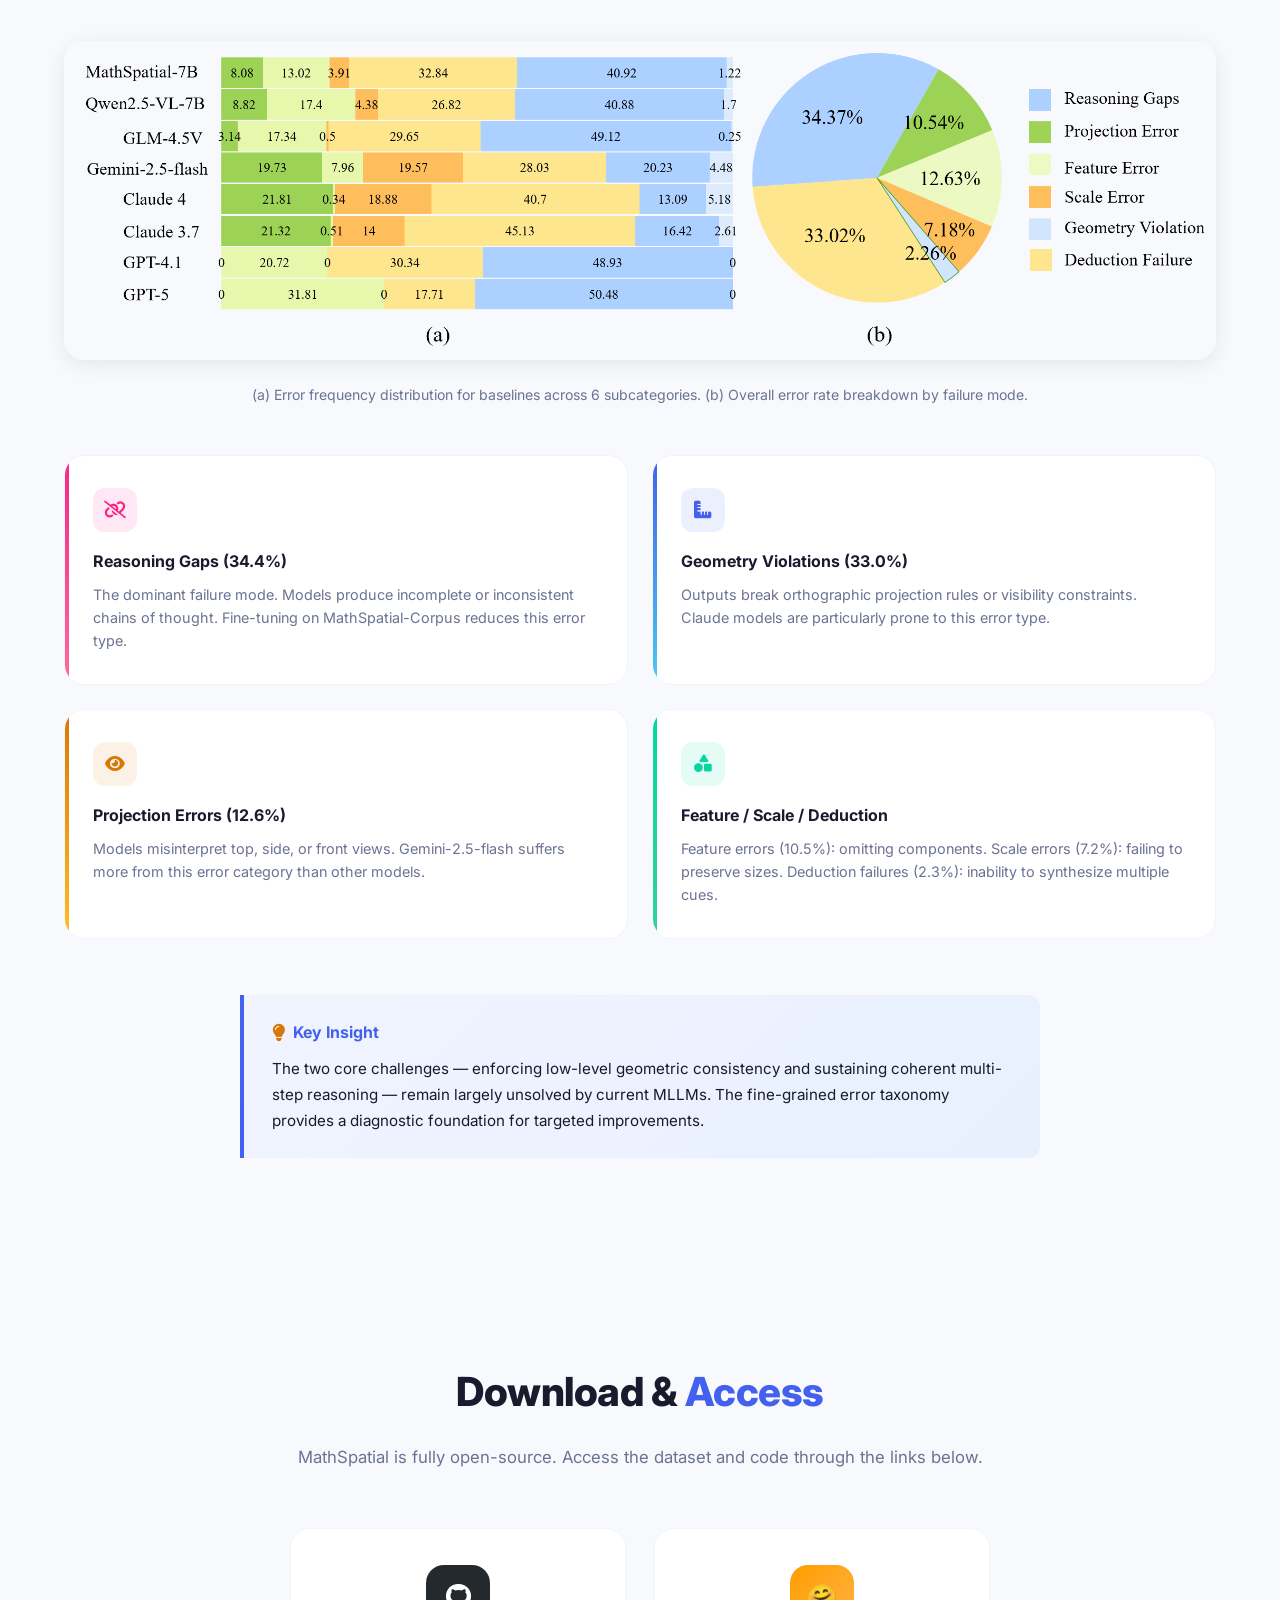
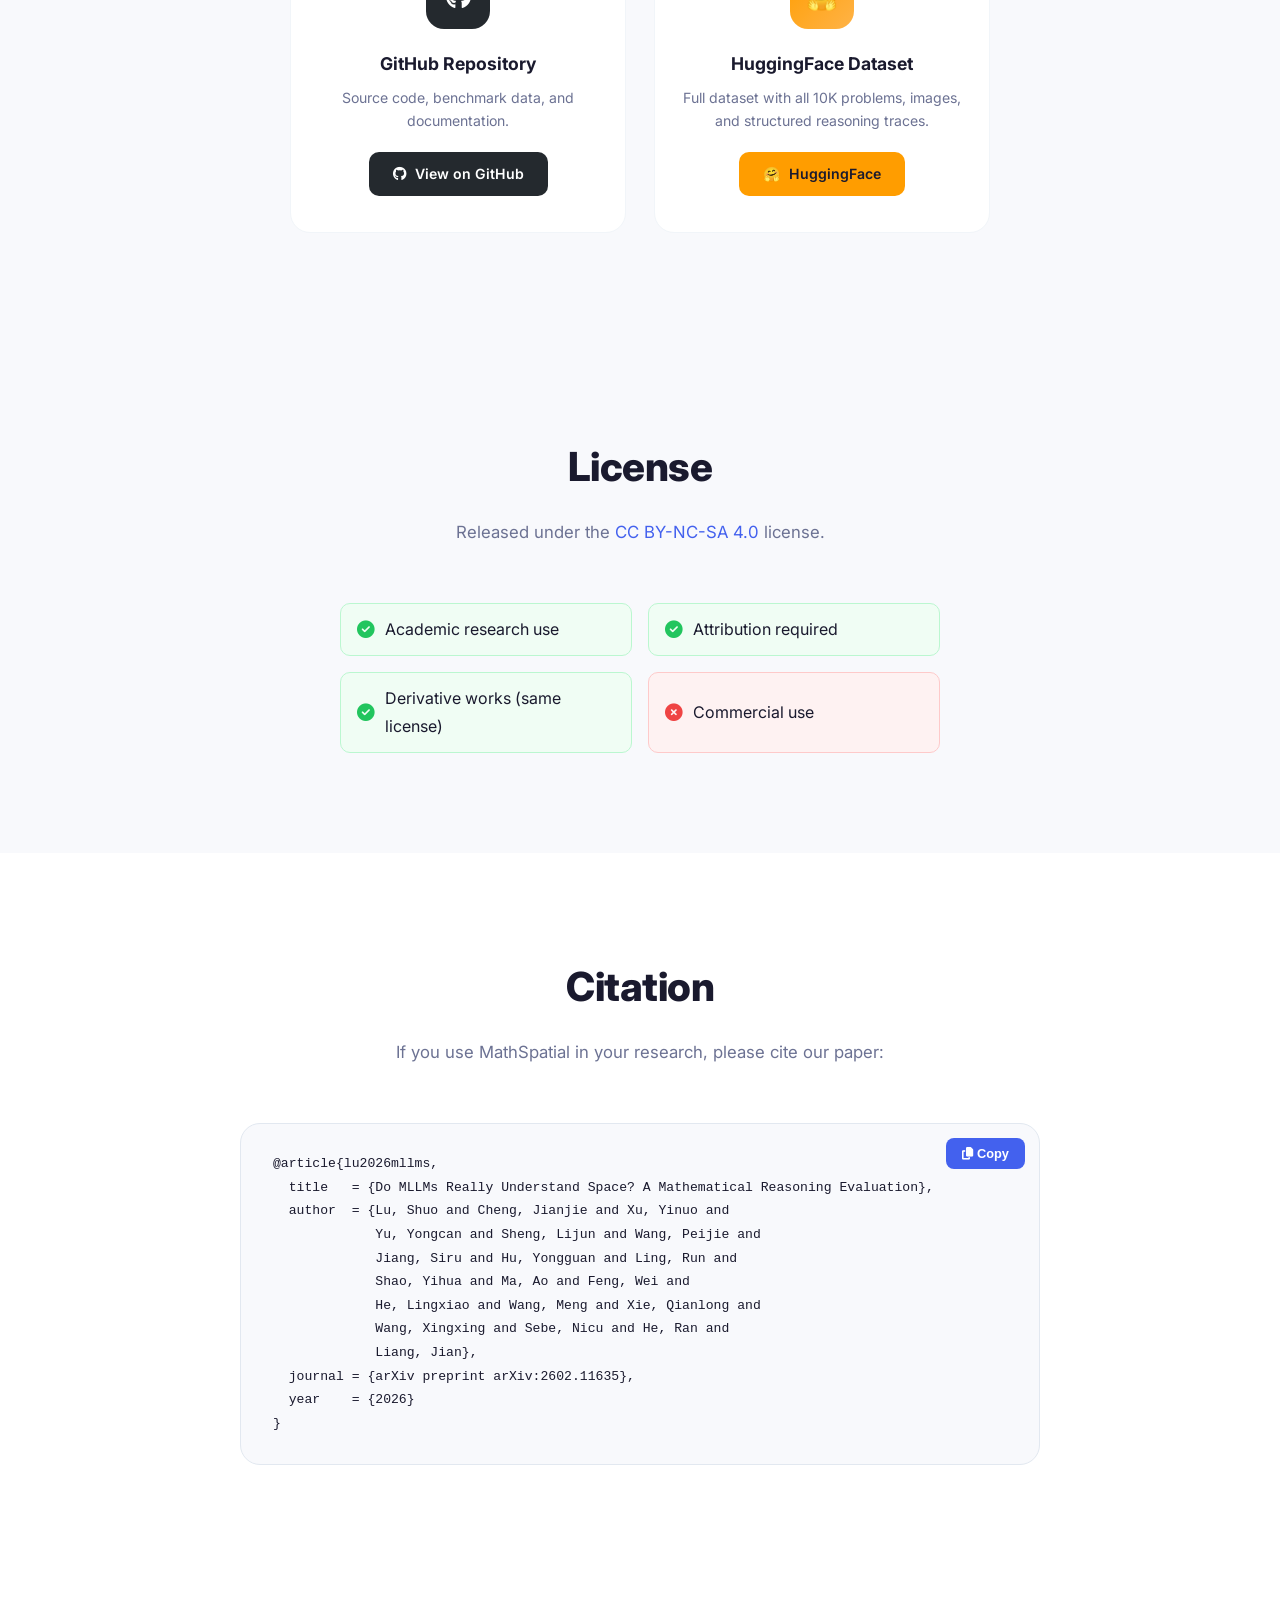
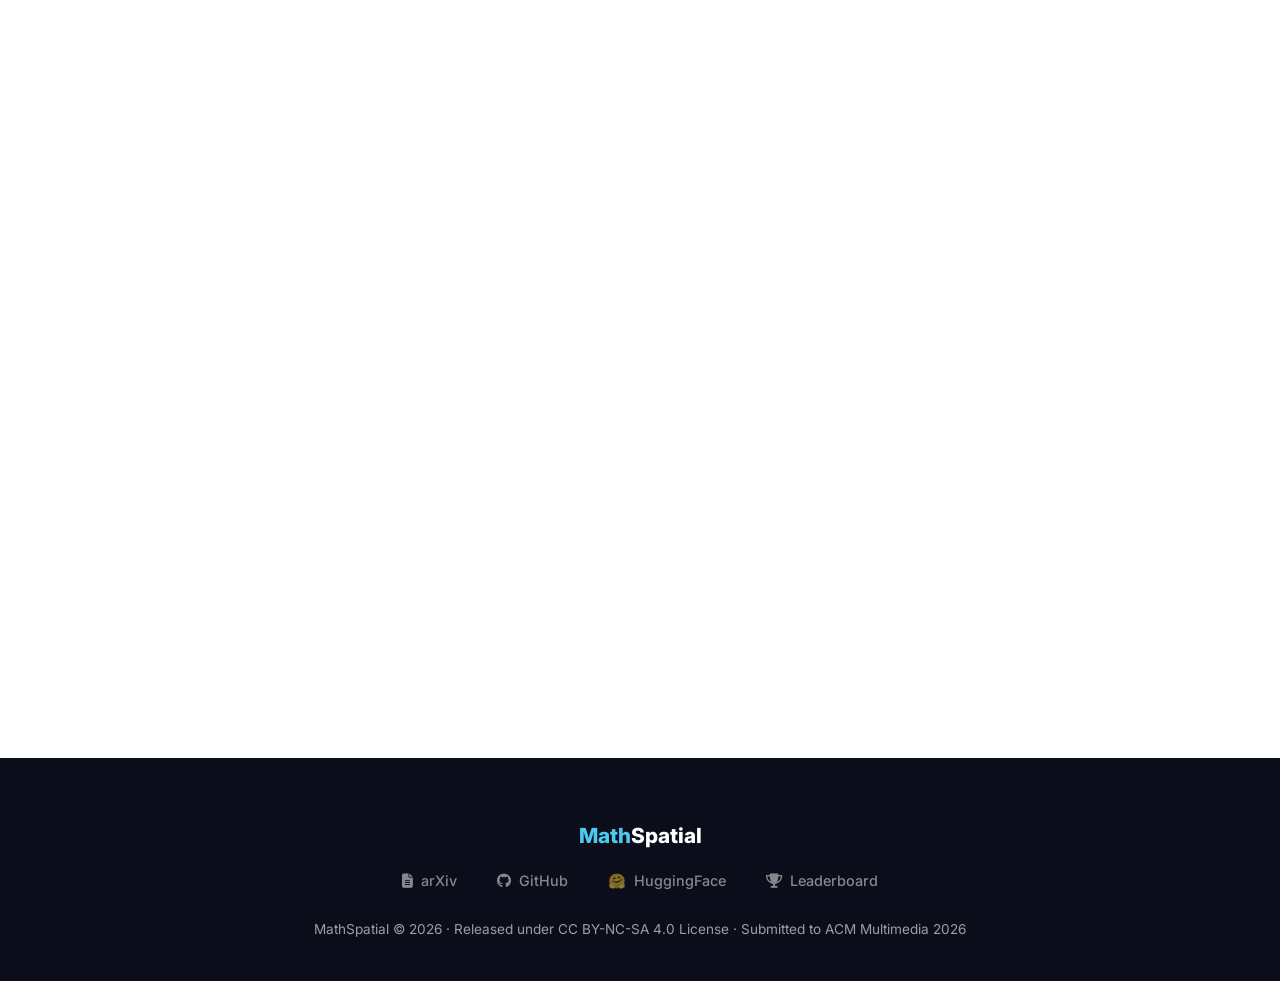
==== commit e324dfa9: "Replace author list with 'MathSpatial Team' linking to Citation section Co-Authored-By: Claude Opus " ====
--- a/index.html
+++ b/index.html
@@ -88,10 +88,7 @@
       <a class="btn btn-outline-light" href="#leaderboard"><i class="fas fa-trophy"></i> Leaderboard</a>
     </div>
 
-    <p class="hero-team">
-      Shuo Lu<sup>*</sup> &middot; Jianjie Cheng<sup>*</sup> &middot; Yinuo Xu<sup>*</sup> &middot; Yongcan Yu<sup>*</sup> &middot; Lijun Sheng &middot; Peijie Wang &middot; Siru Jiang &middot; Yongguan Hu &middot; Run Ling &middot; Yihua Shao<br>
-      Ao Ma &middot; Wei Feng &middot; Lingxiao He &middot; Meng Wang &middot; Qianlong Xie &middot; Xingxing Wang &middot; Nicu Sebe &middot; Ran He &middot; Jian Liang<sup>&dagger;</sup>
-    </p>
+    <p class="hero-team"><a href="#citation" style="color:rgba(255,255,255,0.5); text-decoration:none; border-bottom:1px dashed rgba(255,255,255,0.3);">MathSpatial Team</a></p>
   </div>
 </section>
 
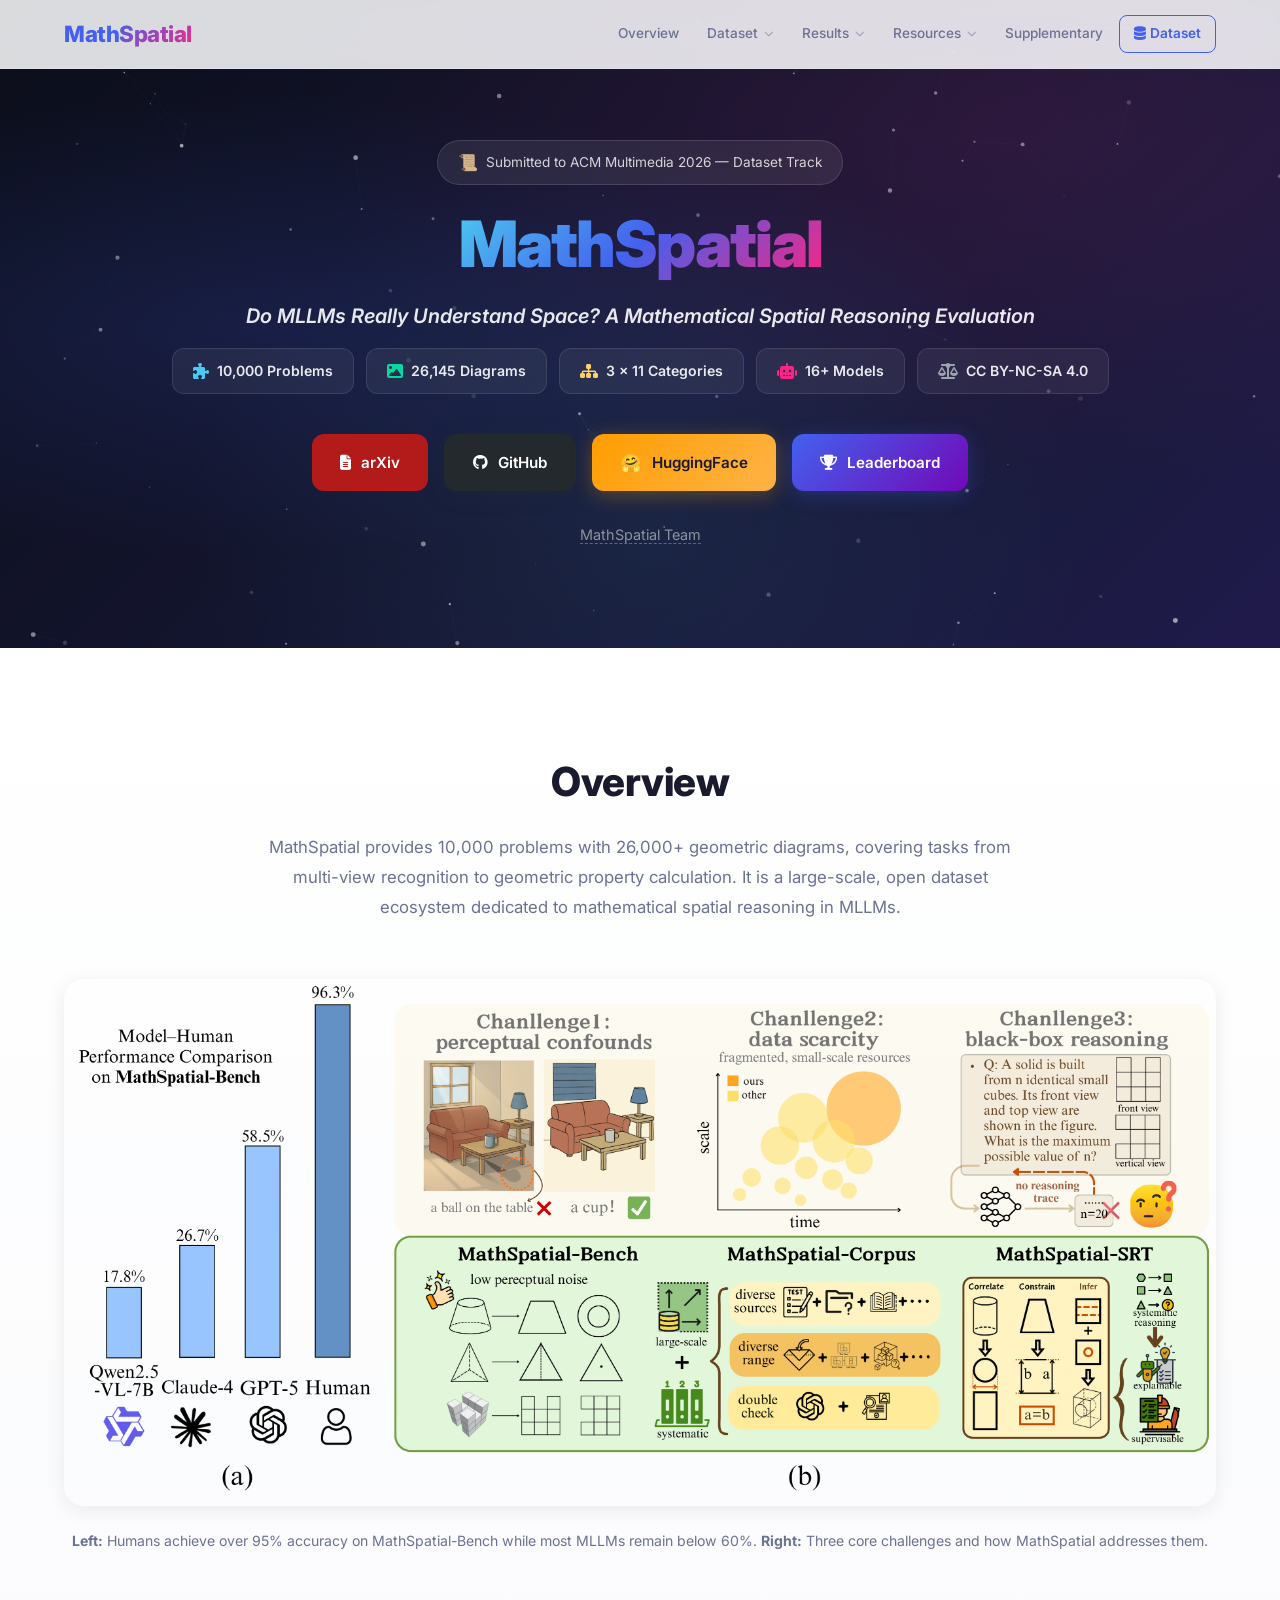
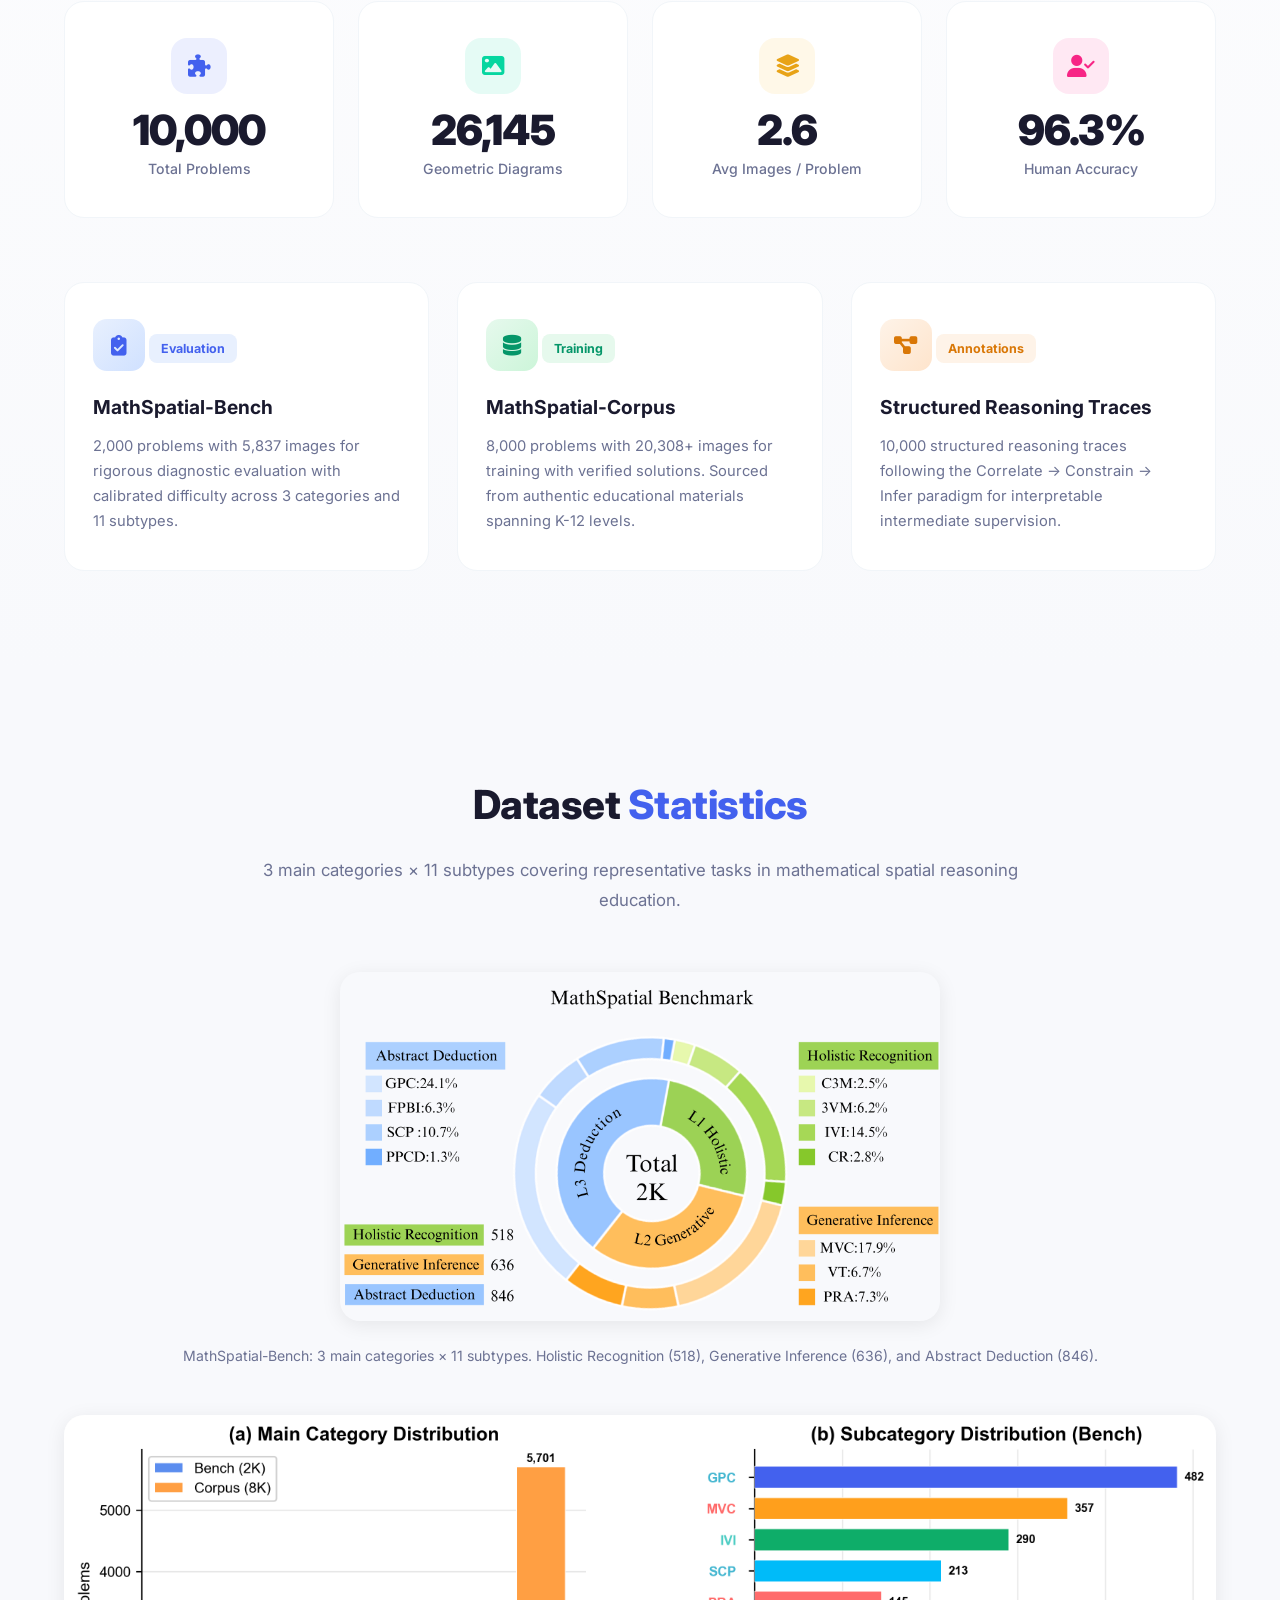
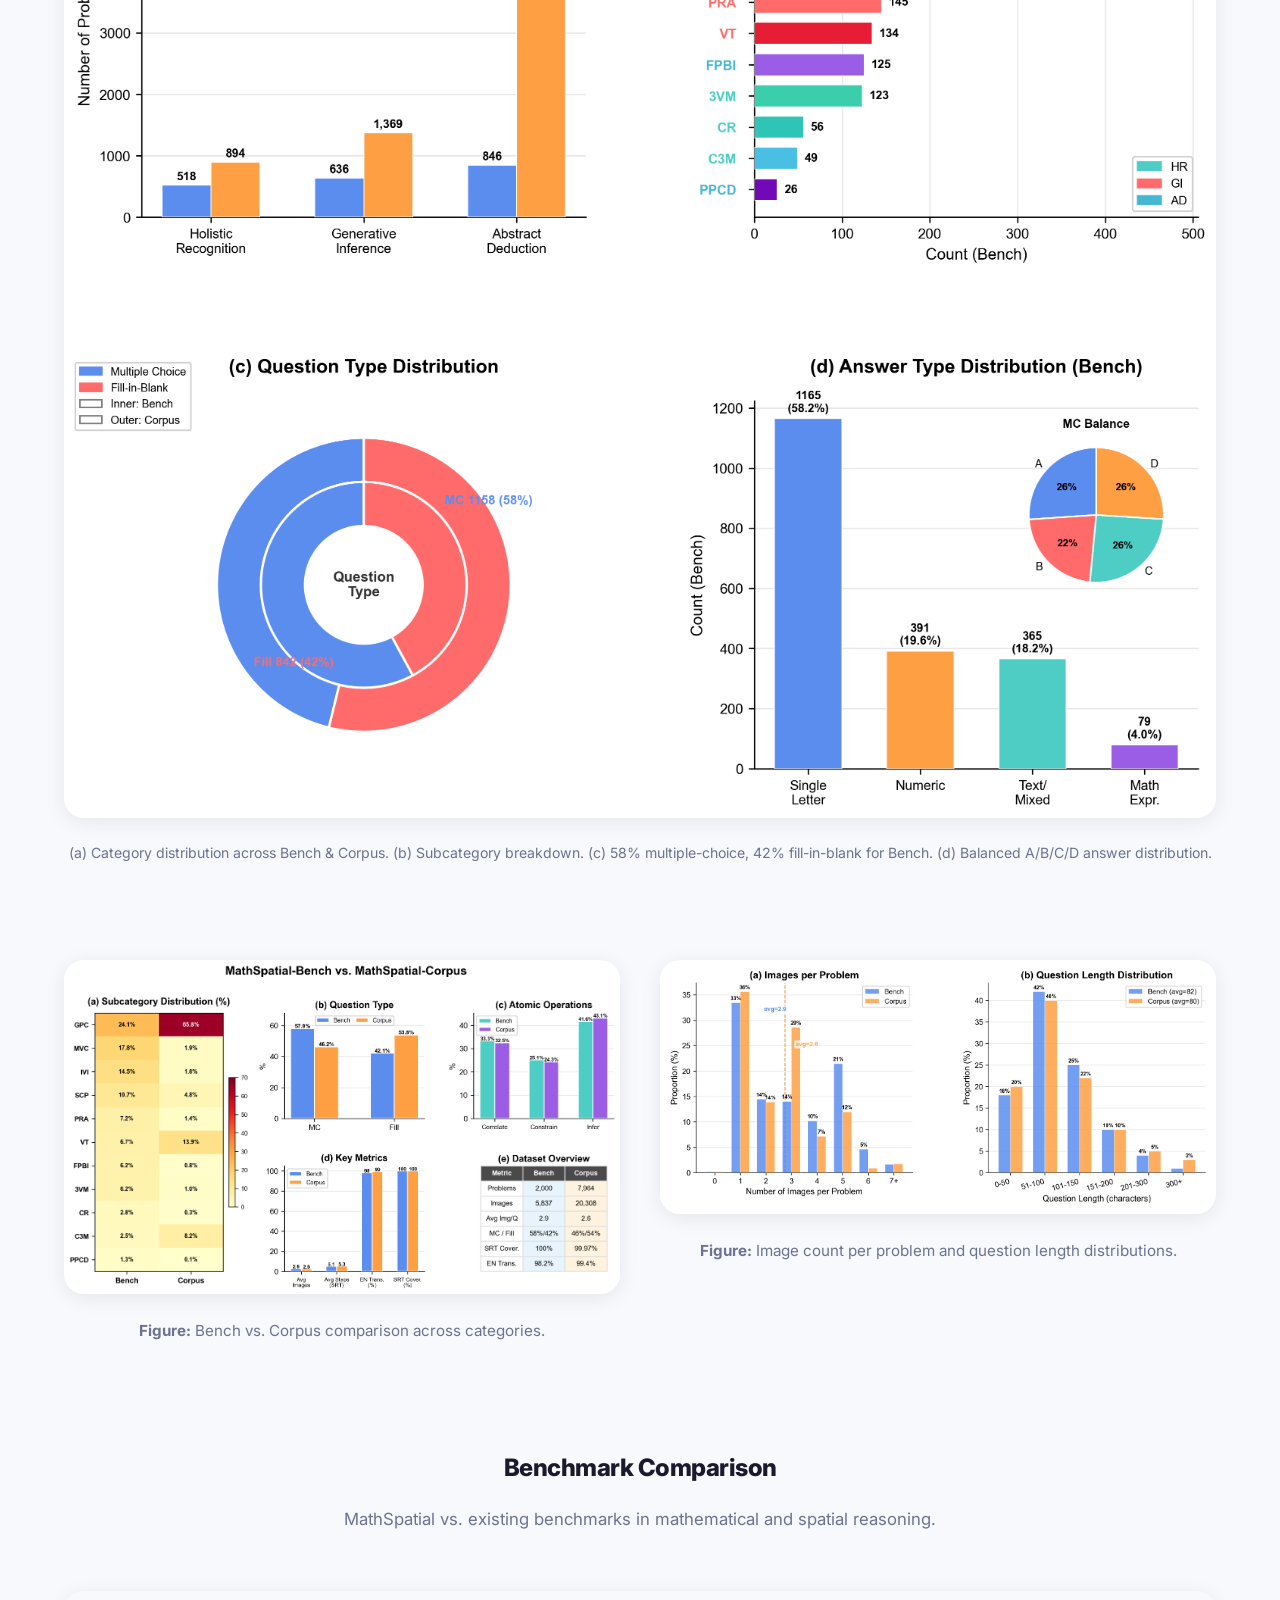
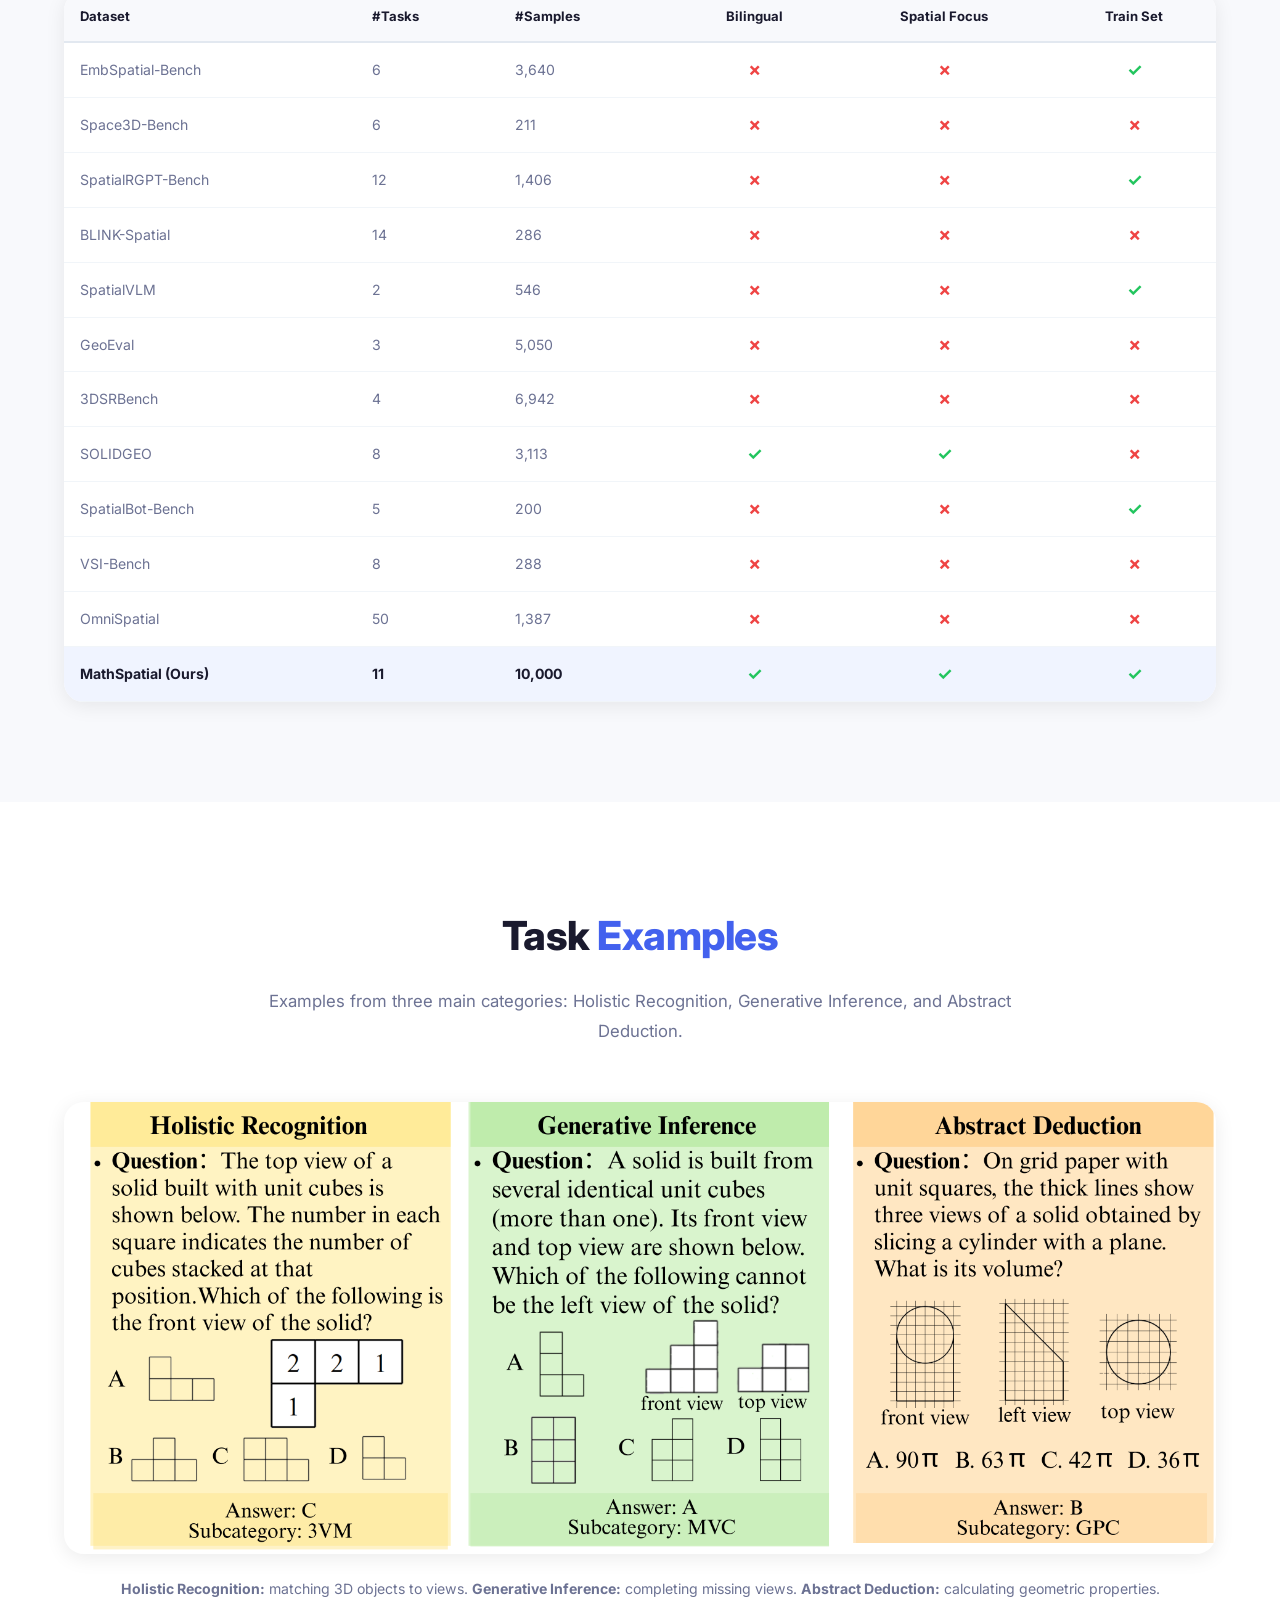
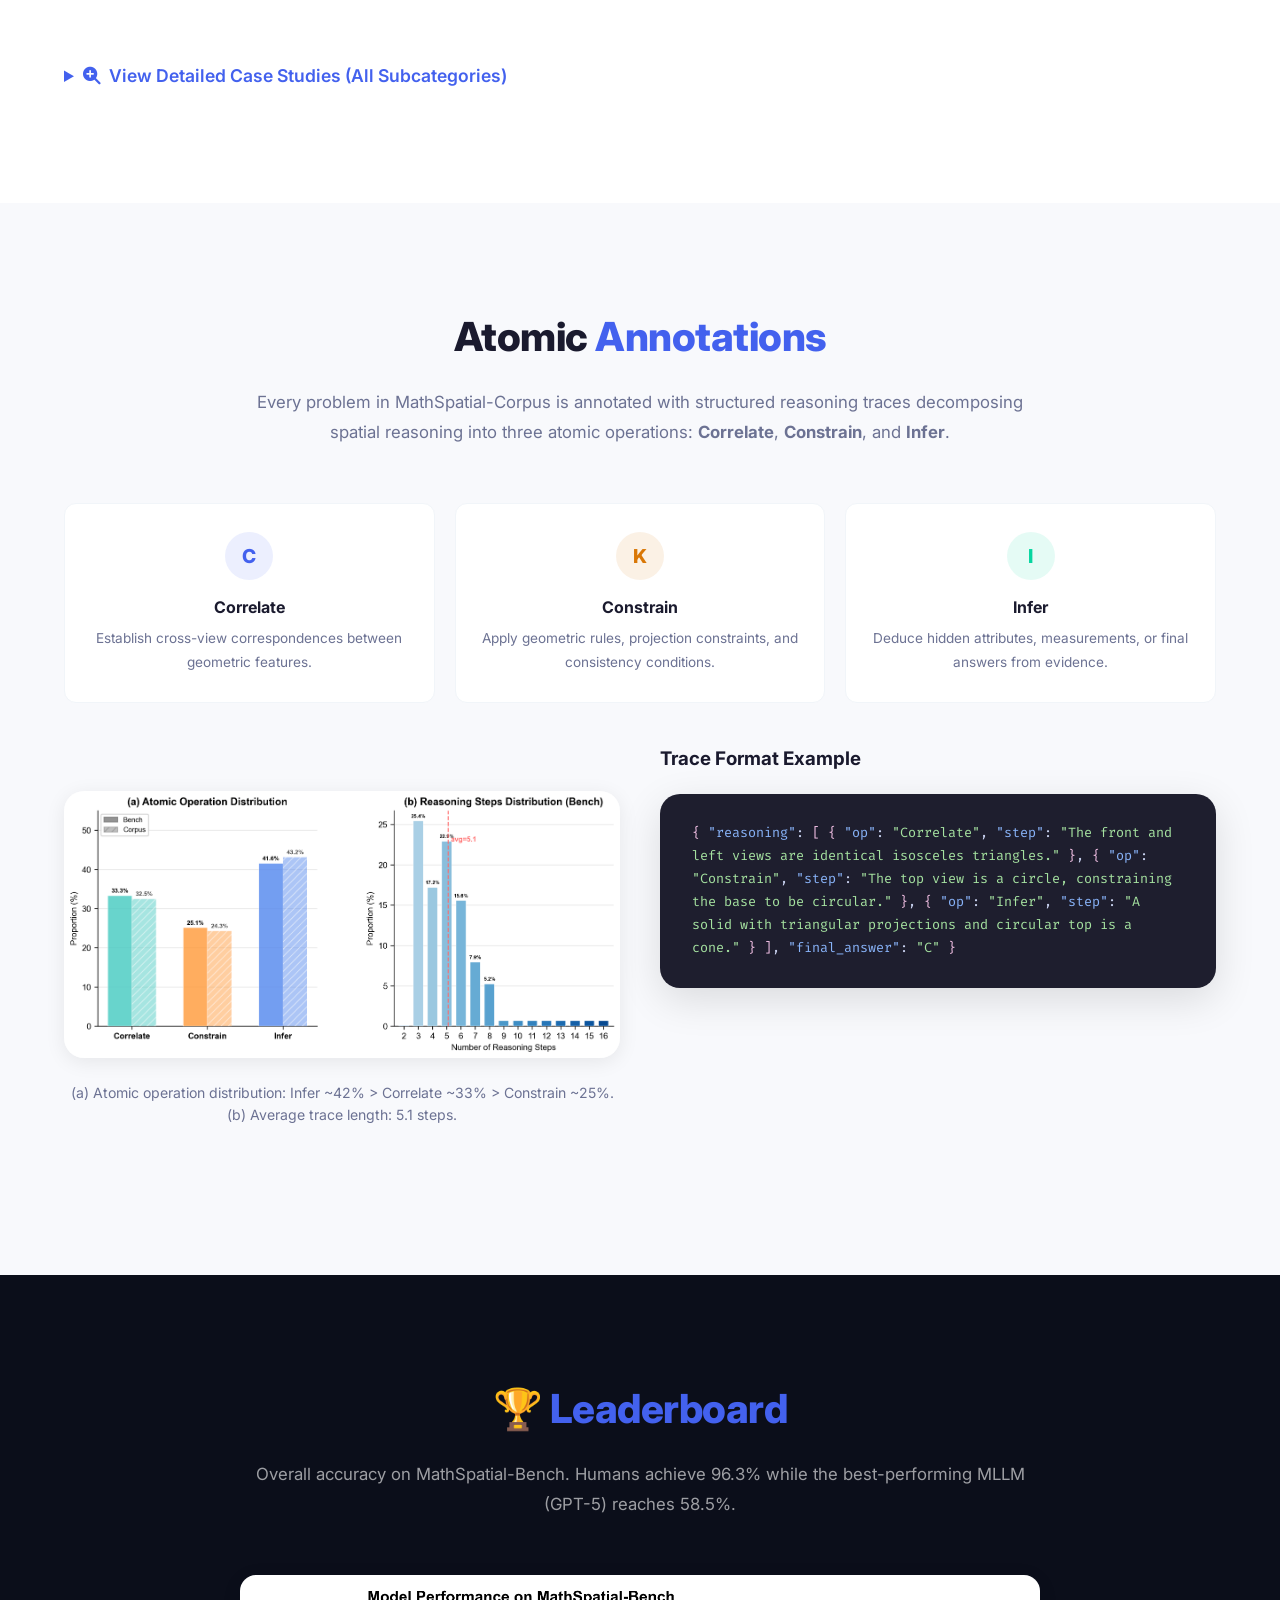
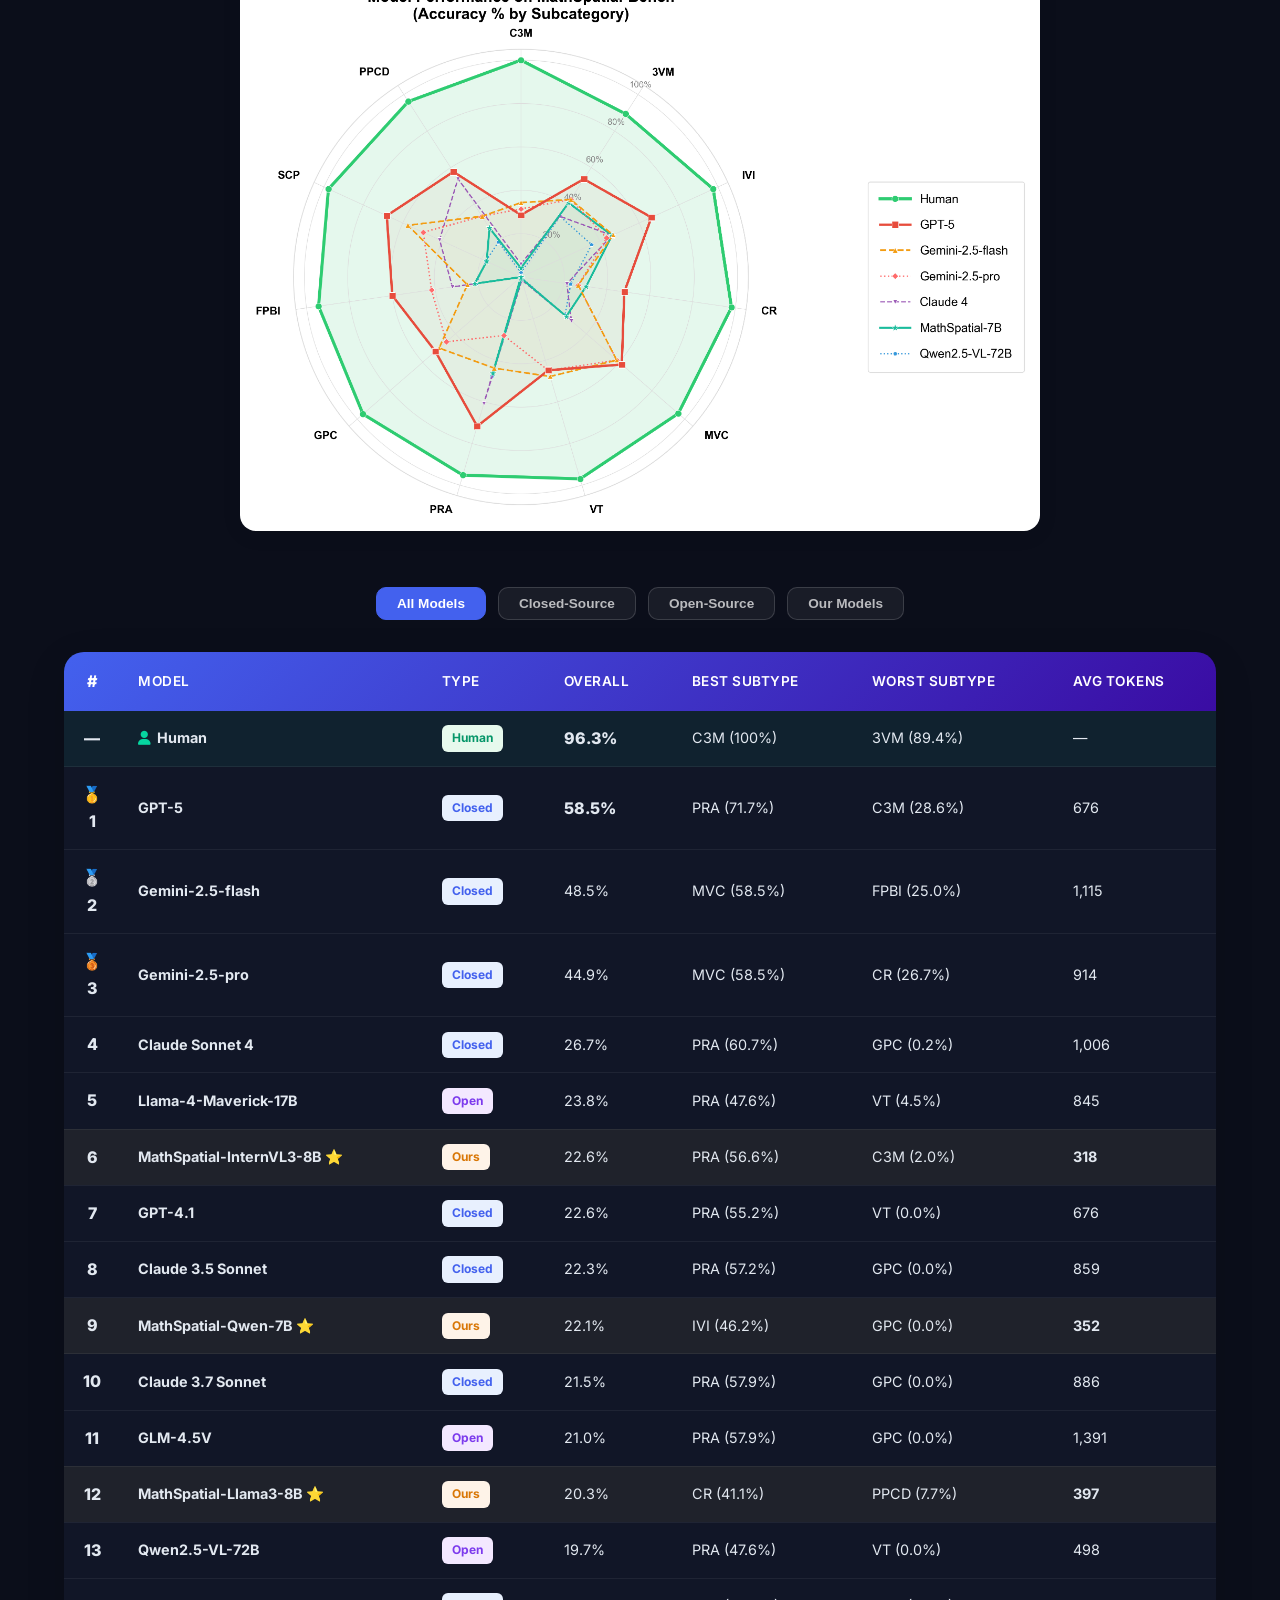
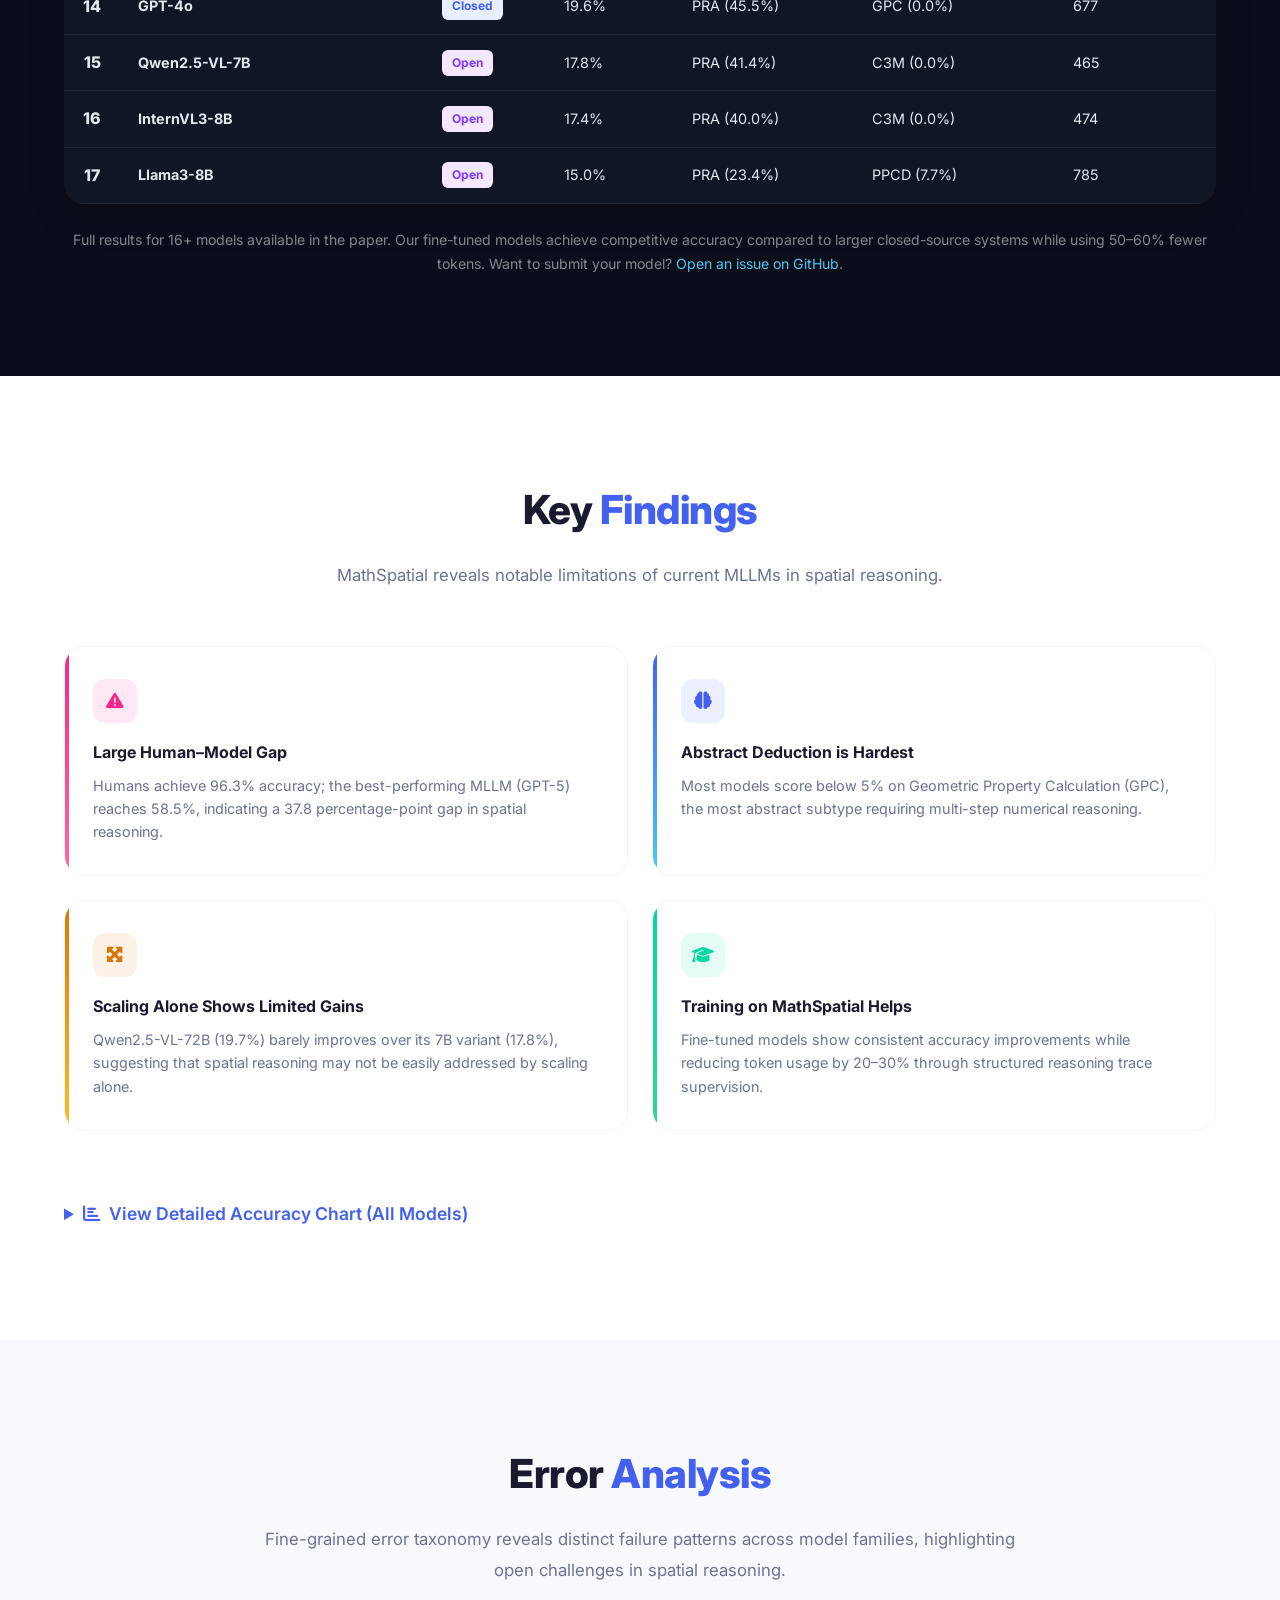
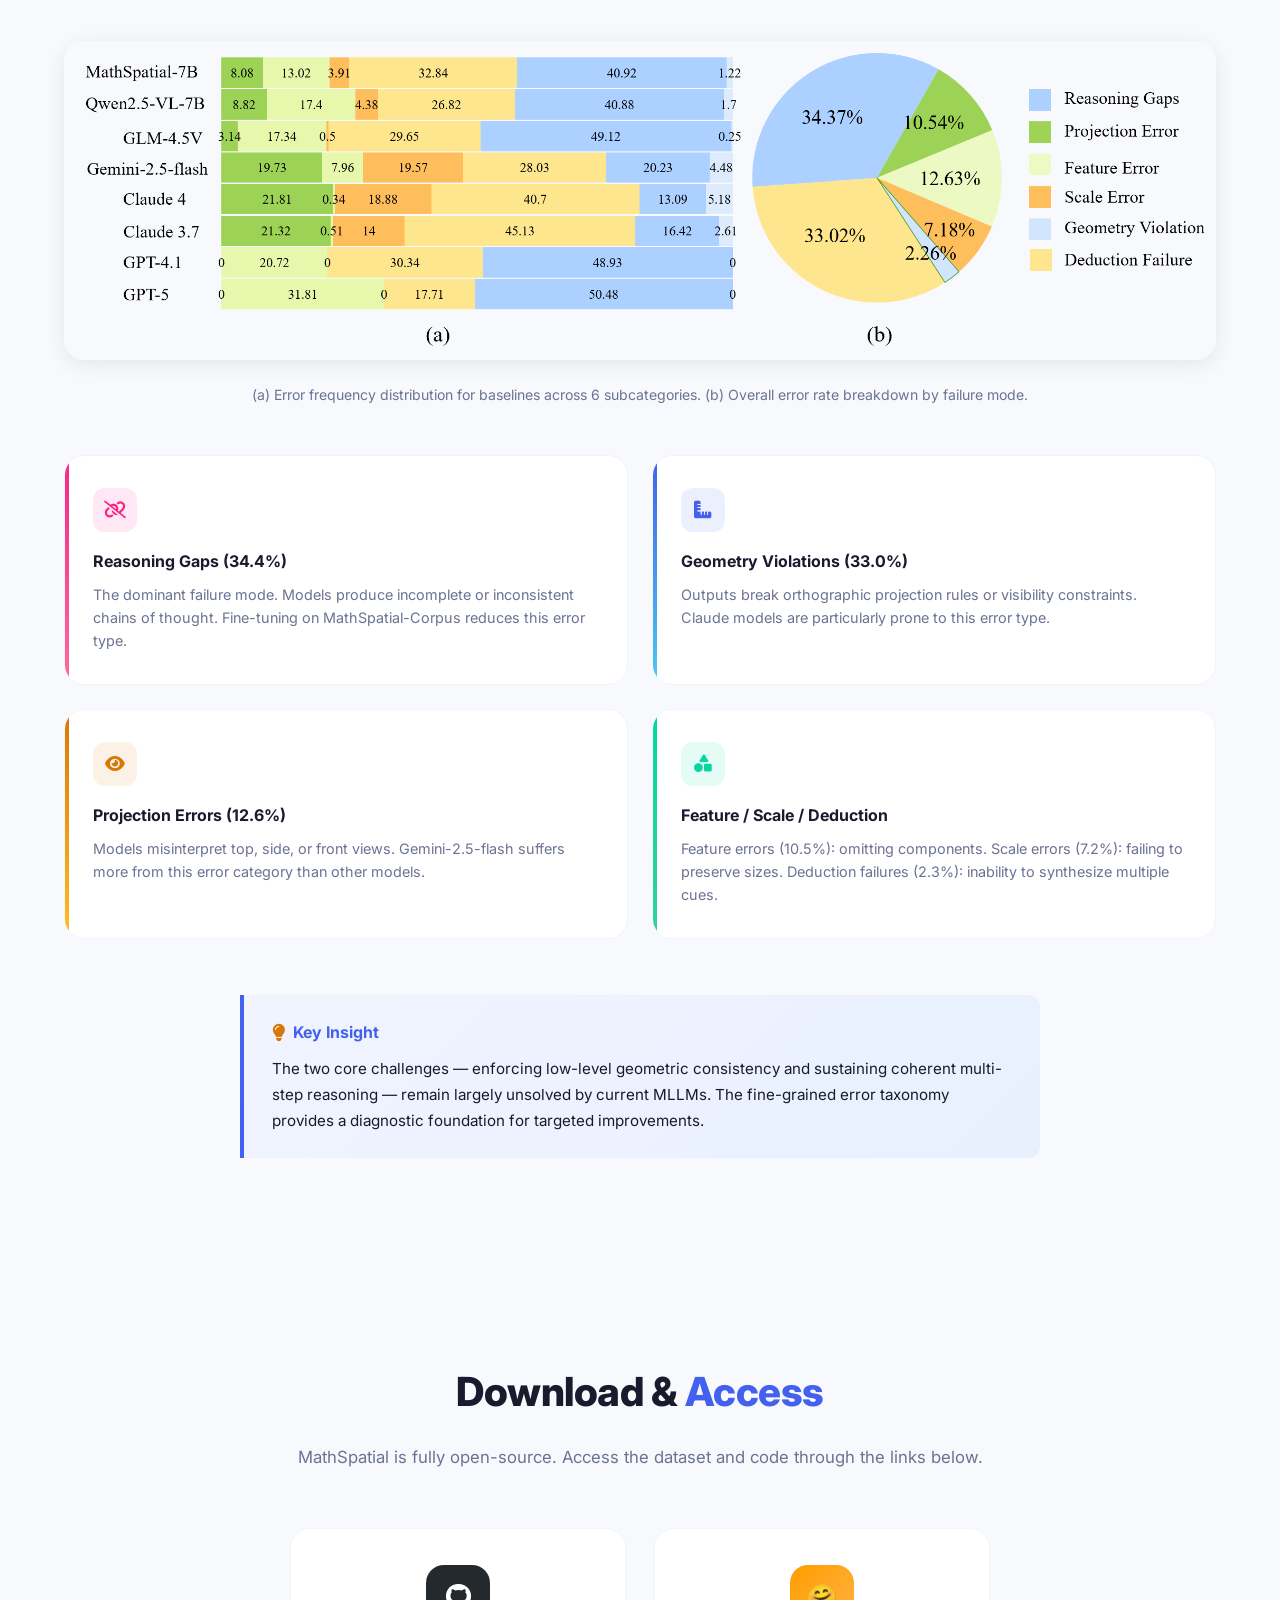
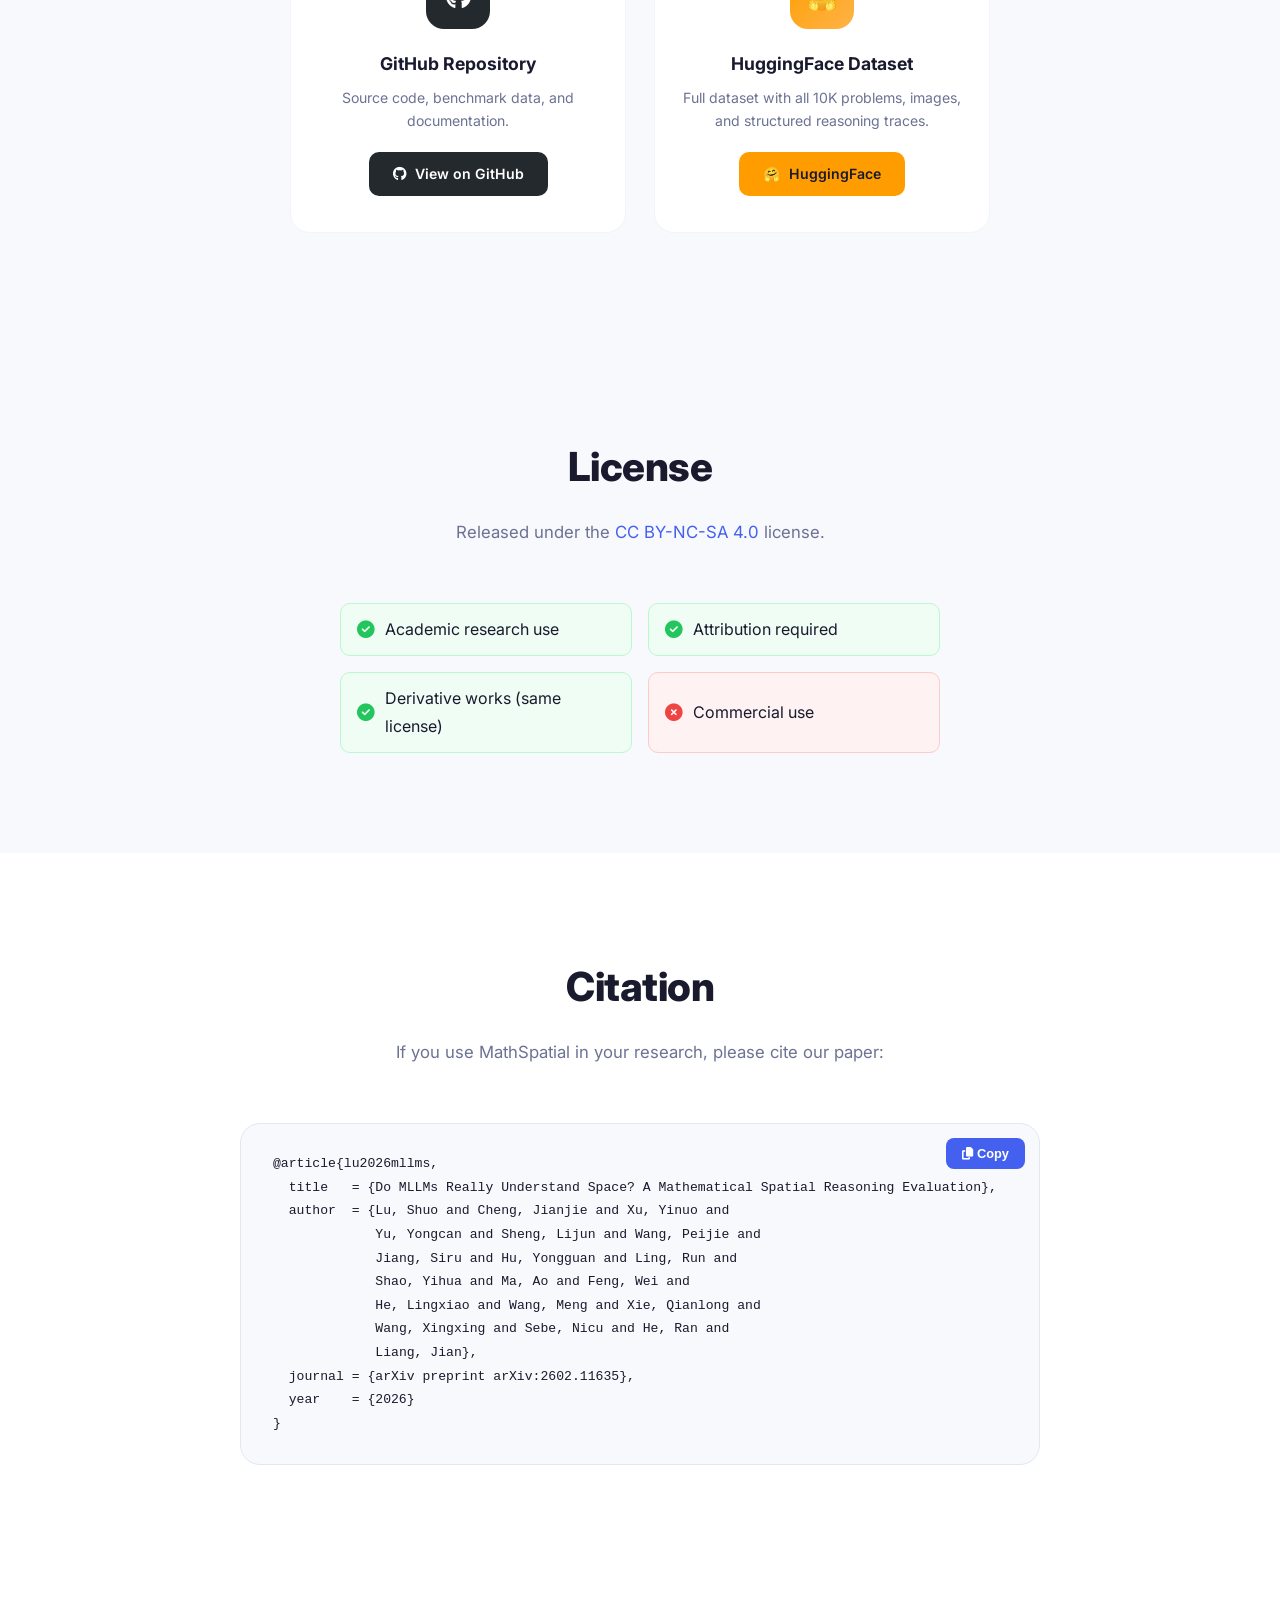
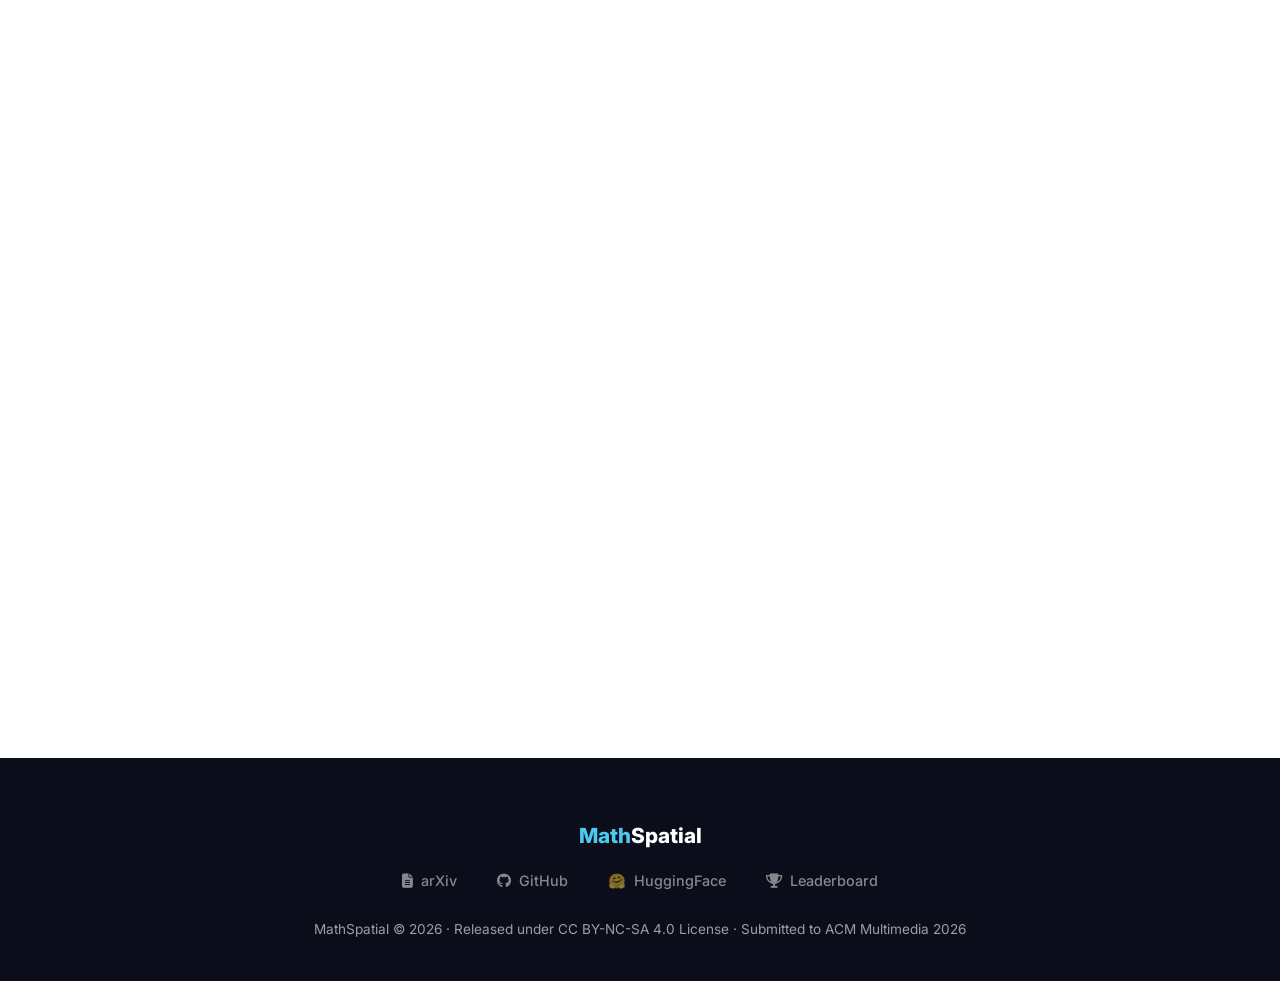
==== commit cbb9bd82: "Fix paper title in citation: add missing 'Spatial' Co-Authored-By: Claude Opus 4.6 (1M context) <nor" ====
--- a/index.html
+++ b/index.html
@@ -698,7 +698,7 @@
     <div class="citation-block animate-on-scroll" id="citationBlock" style="position:relative;">
       <button class="copy-btn" onclick="copyCitation()"><i class="fas fa-copy"></i> Copy</button>
 <pre>@article{lu2026mllms,
-  title   = {Do MLLMs Really Understand Space? A Mathematical Reasoning Evaluation},
+  title   = {Do MLLMs Really Understand Space? A Mathematical Spatial Reasoning Evaluation},
   author  = {Lu, Shuo and Cheng, Jianjie and Xu, Yinuo and
              Yu, Yongcan and Sheng, Lijun and Wang, Peijie and
              Jiang, Siru and Hu, Yongguan and Ling, Run and
